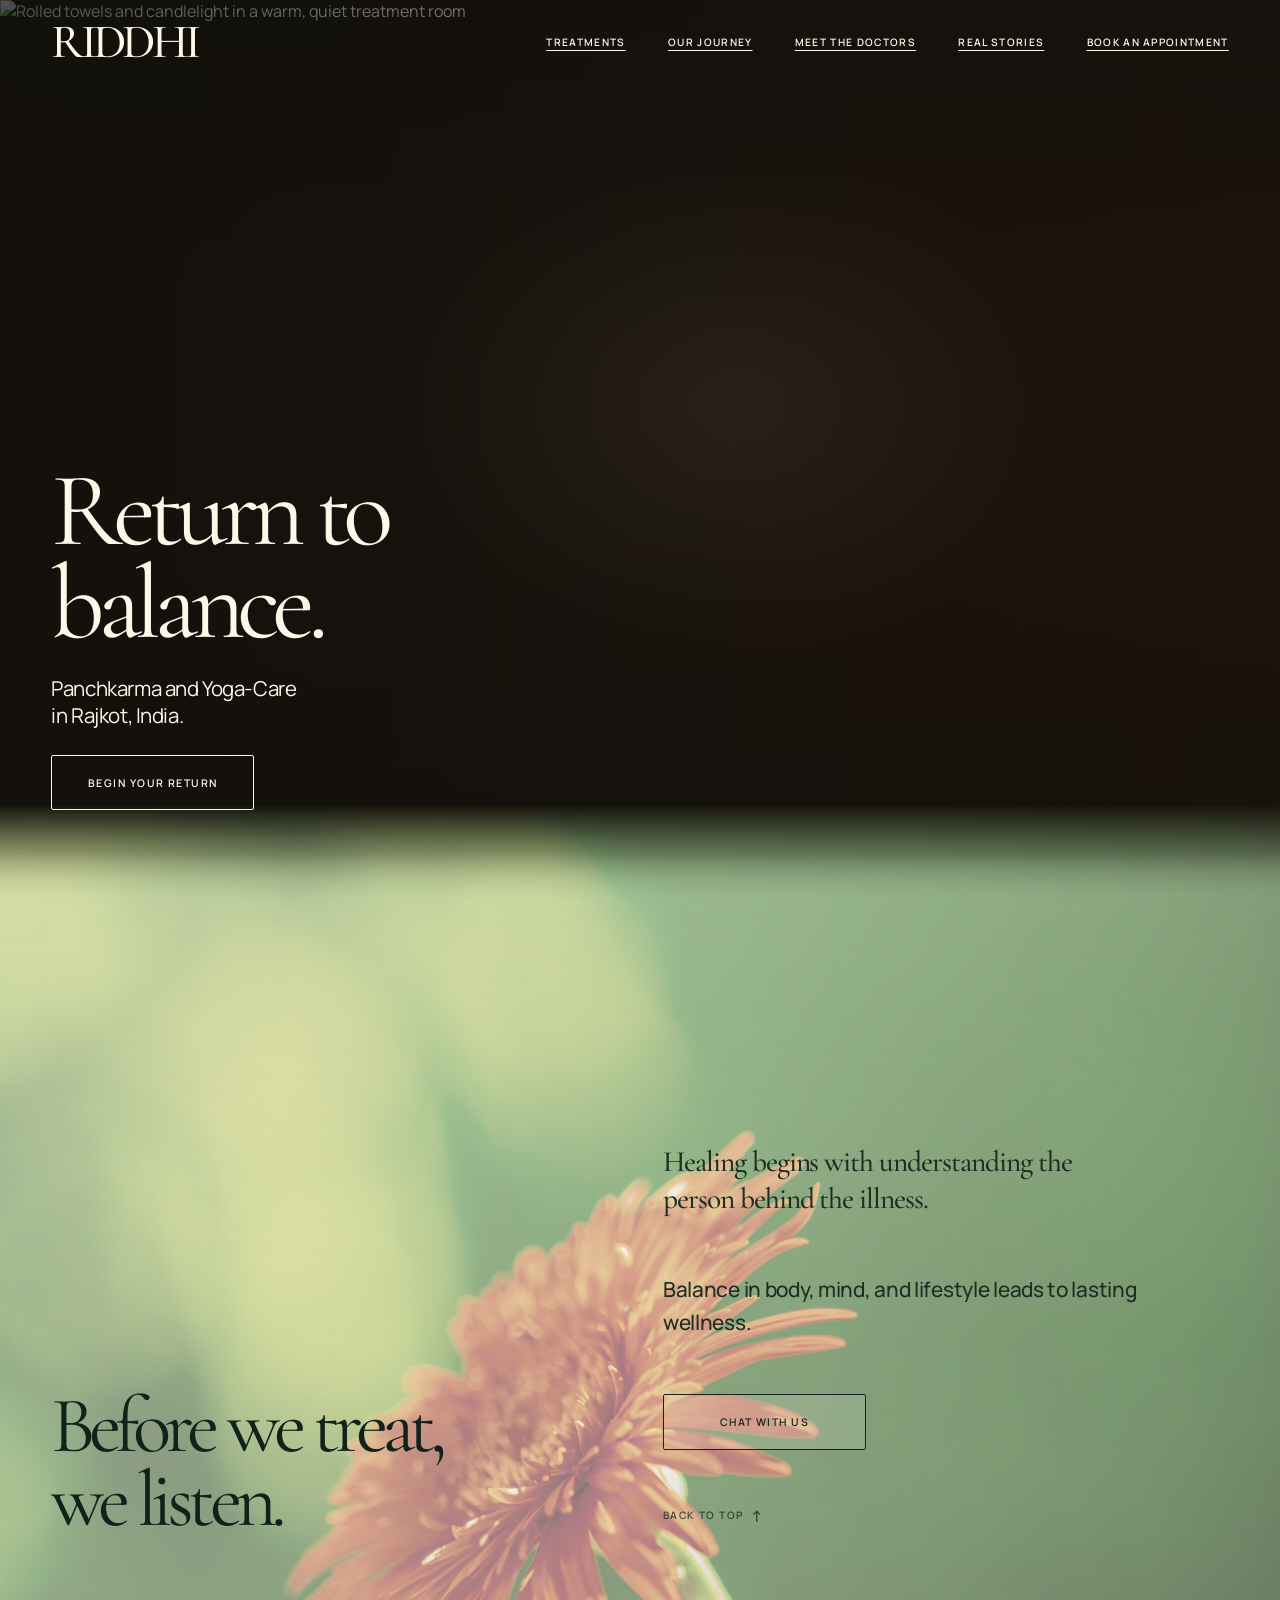
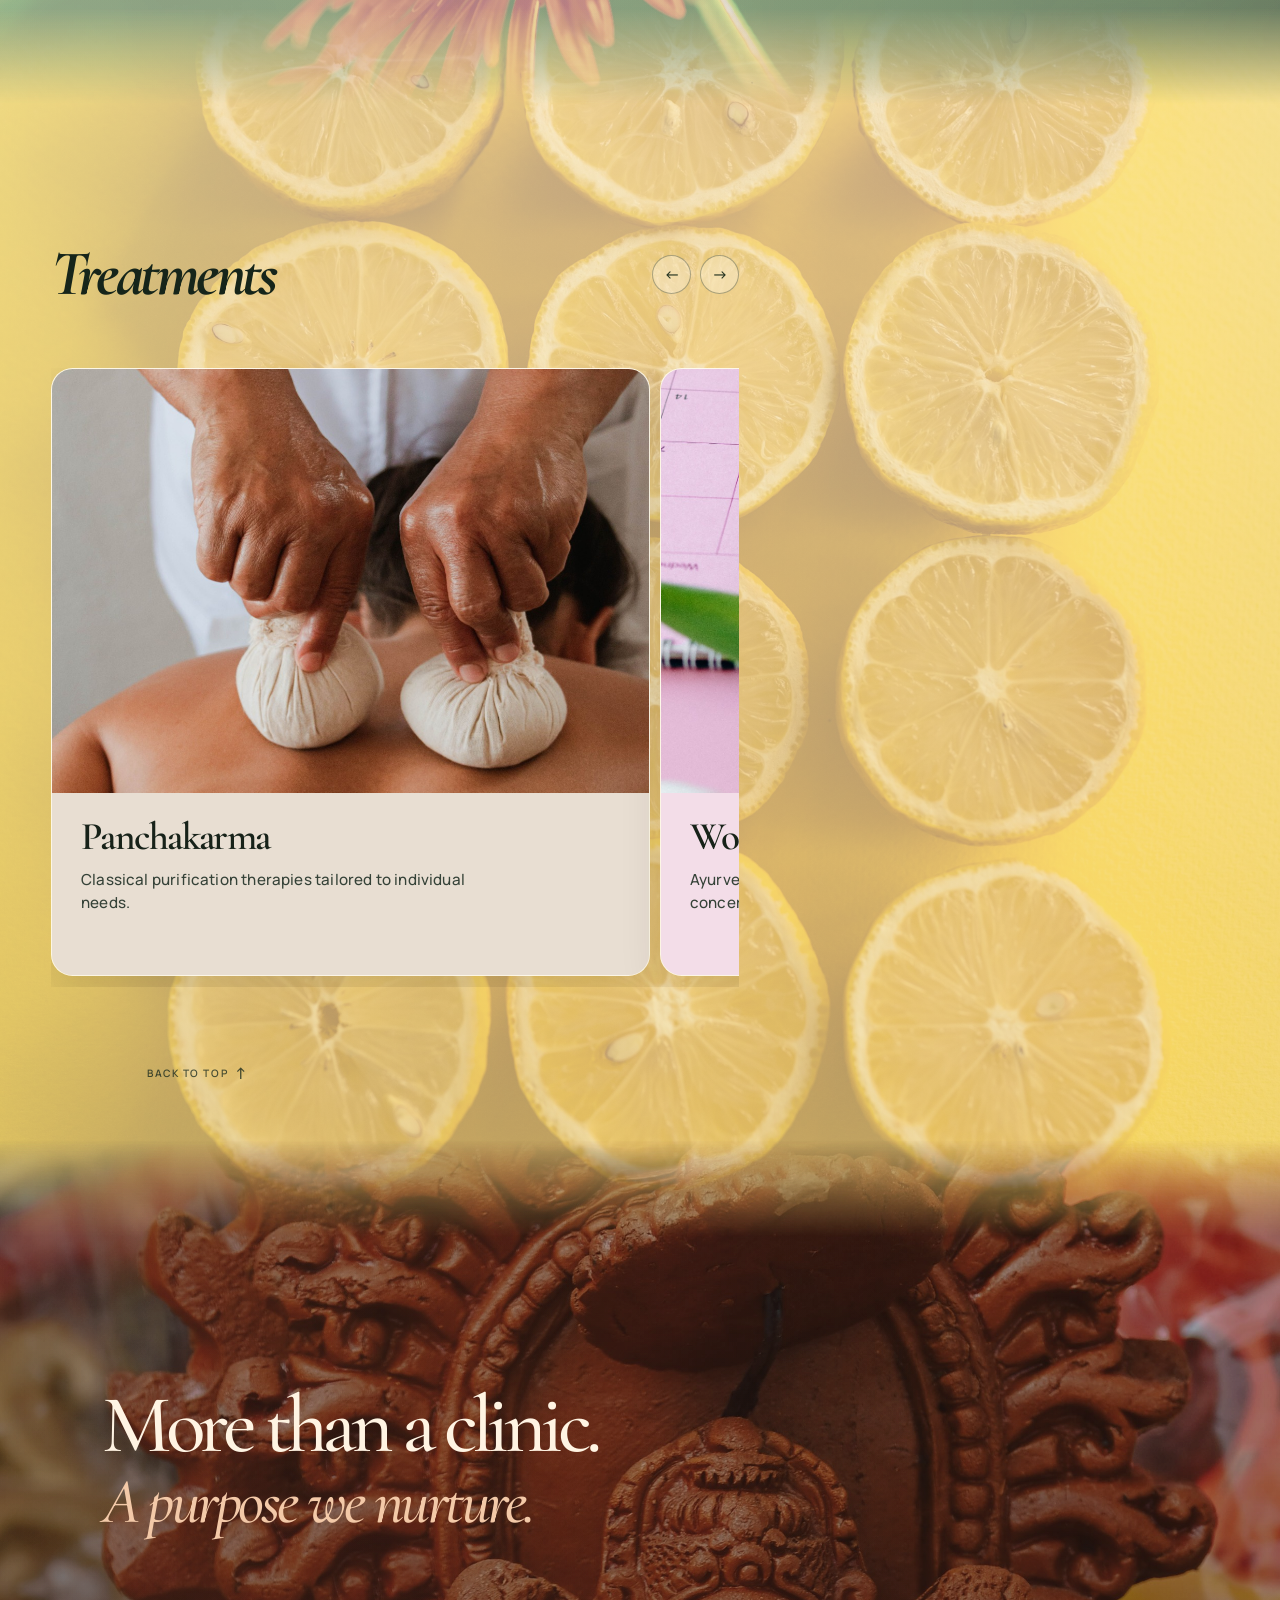
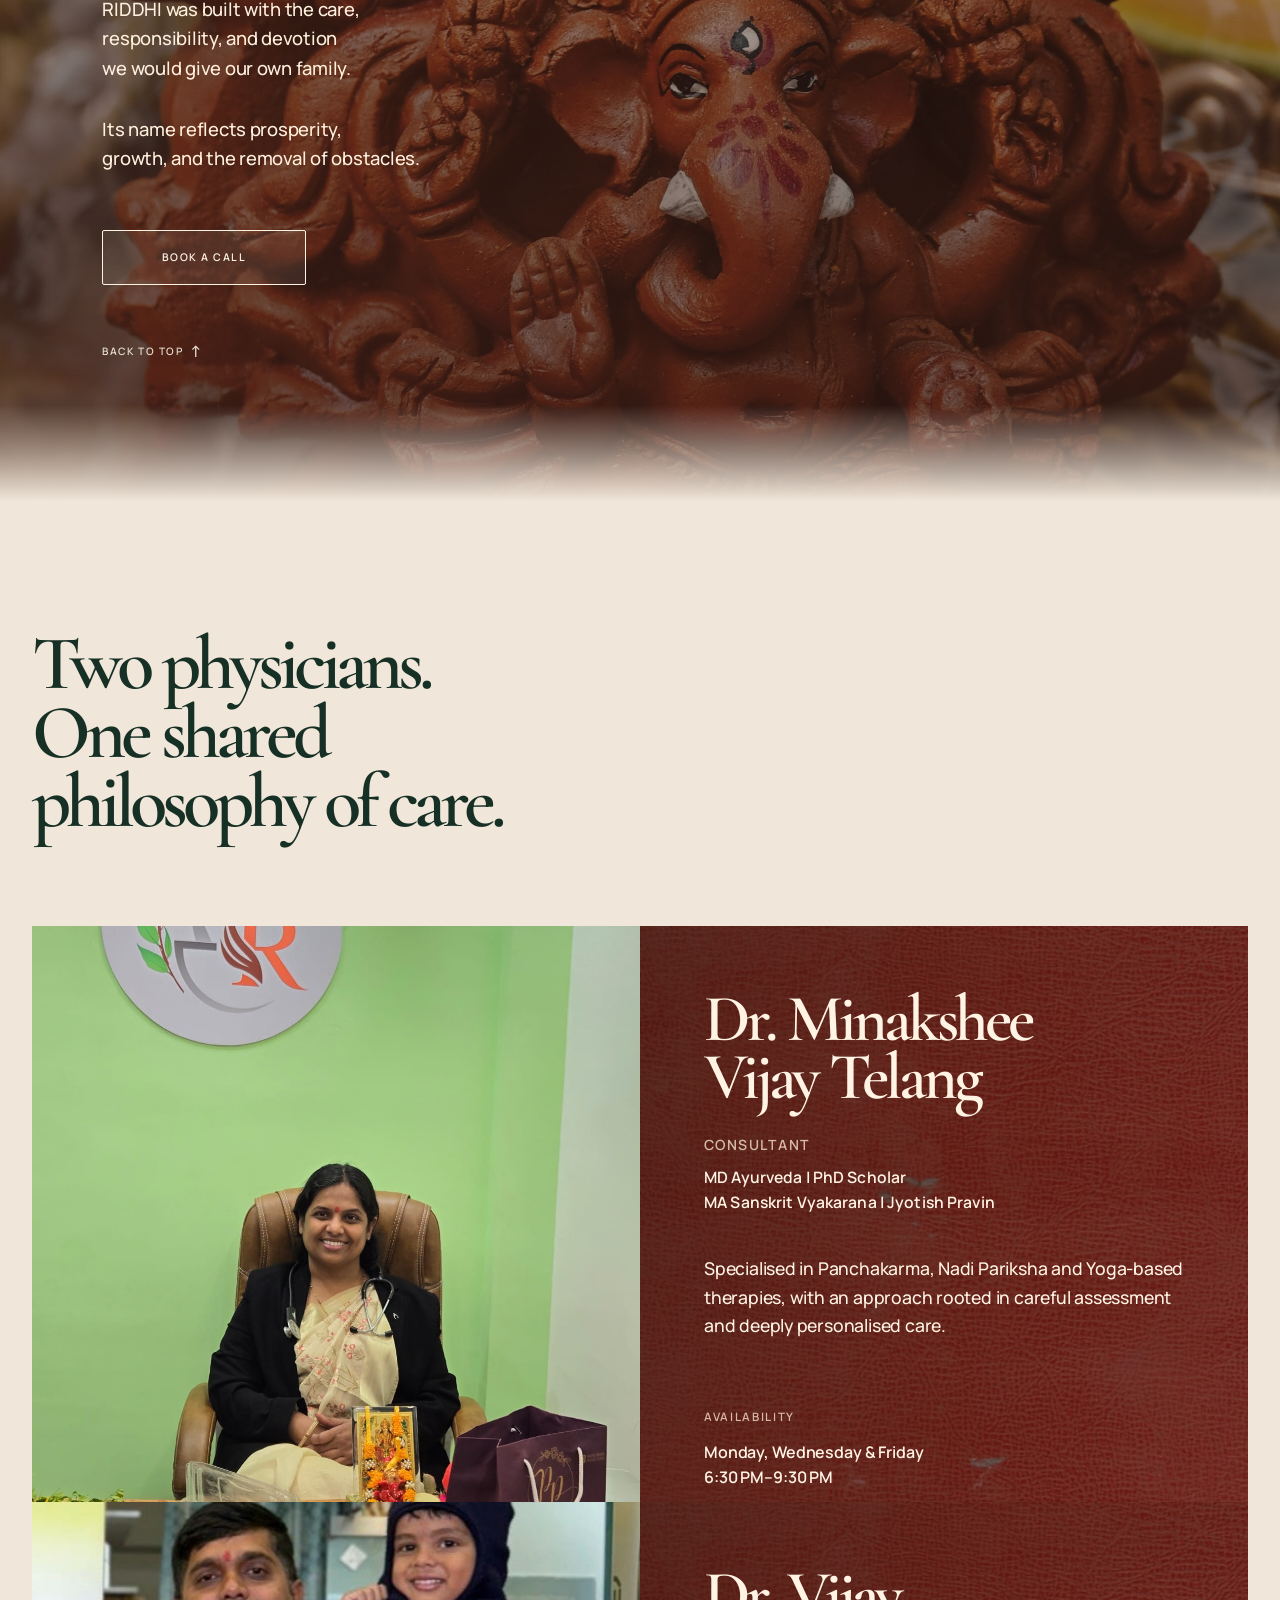
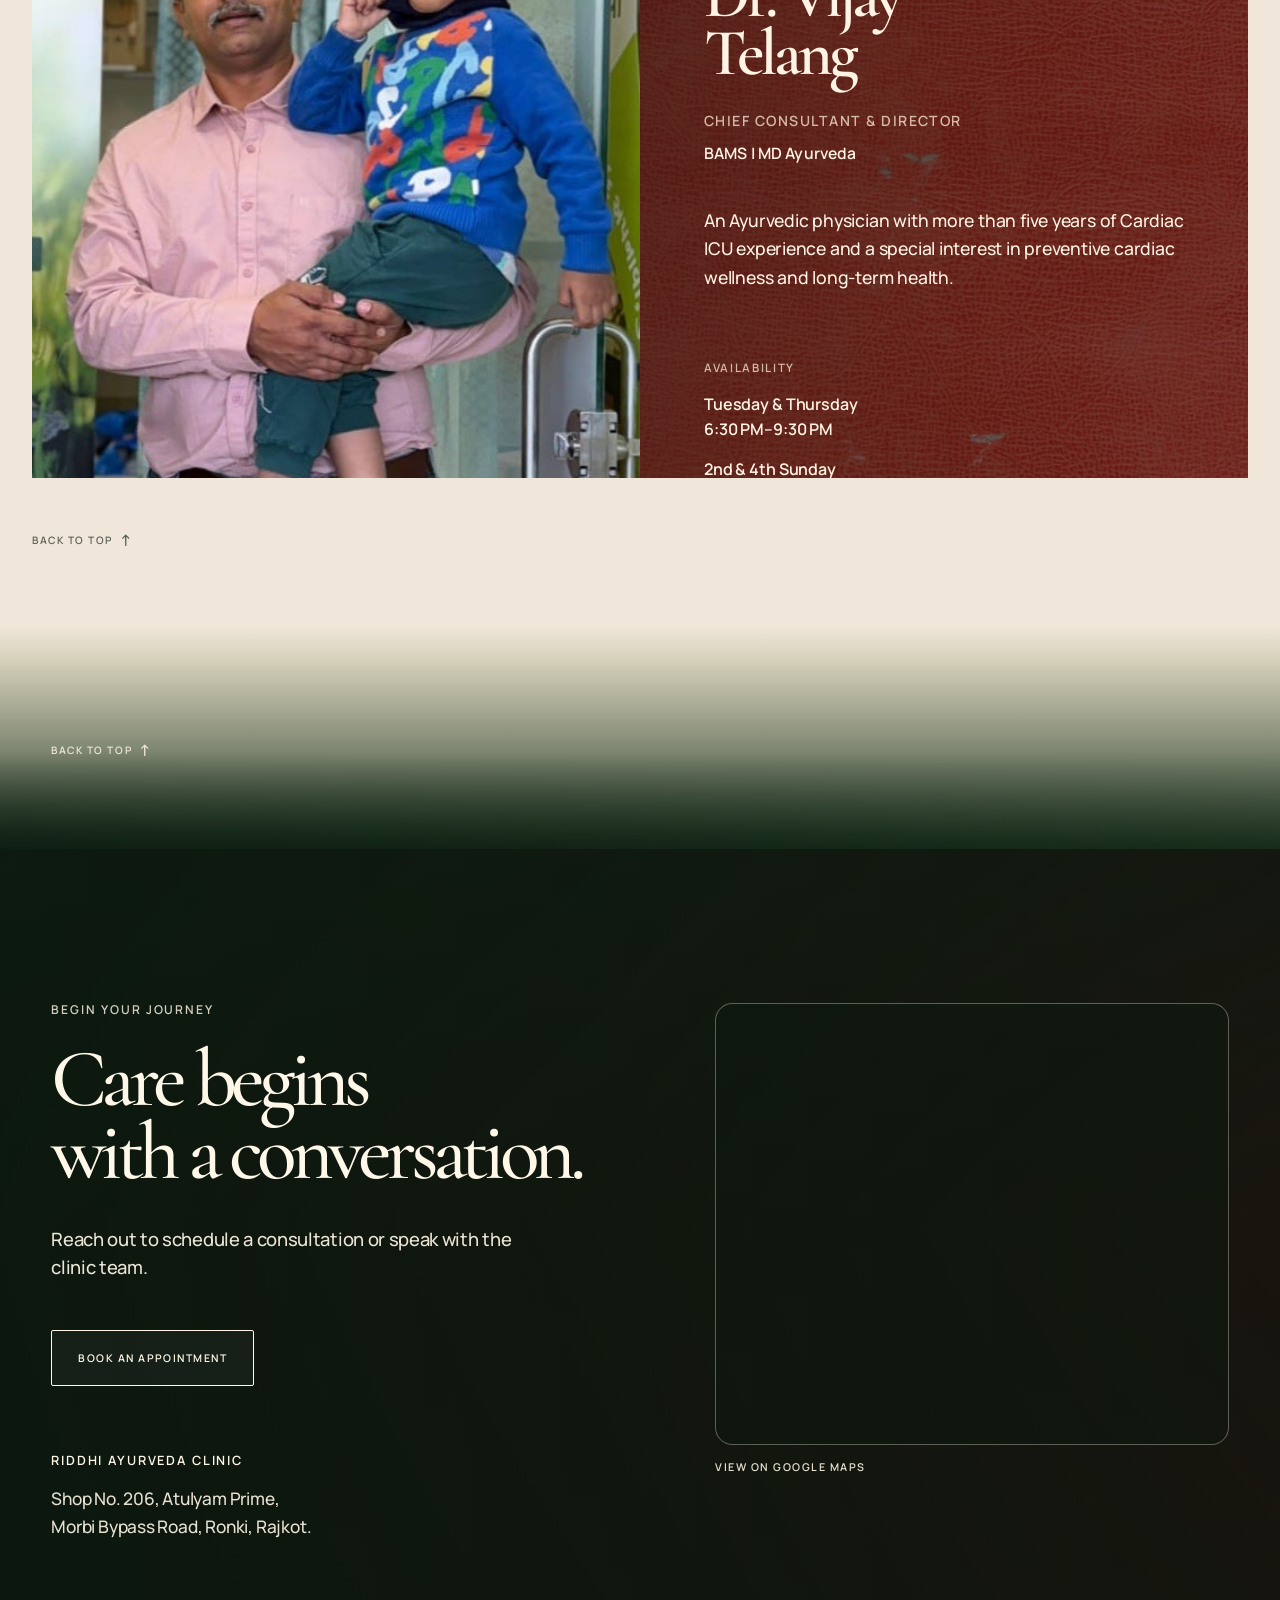
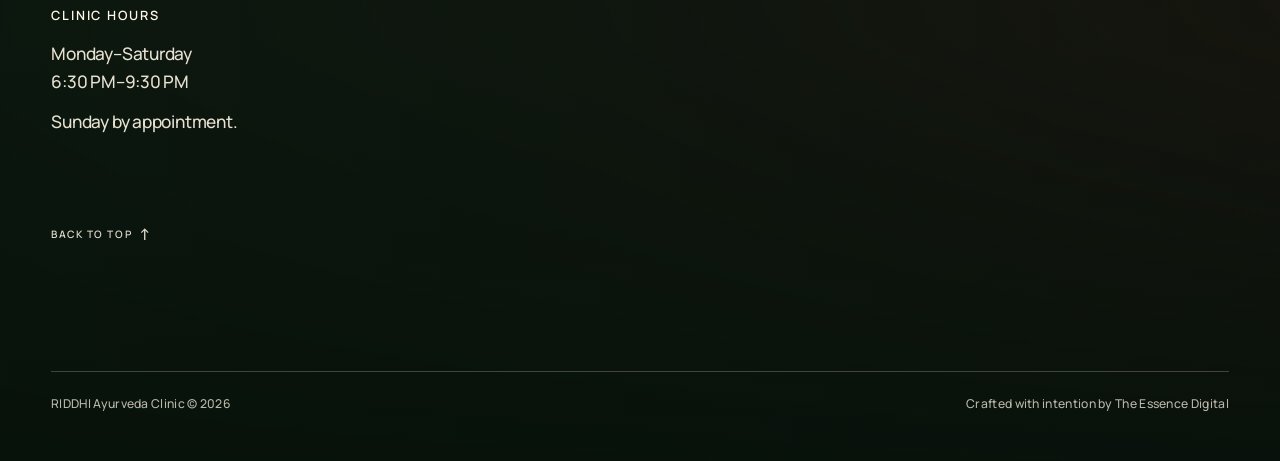
==== index.html @ bad65759 "khela" ====
<!doctype html>
<html lang="en">
  <head>
    <meta charset="UTF-8" />
    <meta name="viewport" content="width=device-width, initial-scale=1" />
    <meta name="theme-color" content="#18100d" />
    <meta name="description" content="Riddhi Ayurveda Clinic — return to balance." />
    <link rel="preload" as="image" href="./assets/images/hero.jpg" fetchpriority="high" />
    <link rel="preconnect" href="https://fonts.googleapis.com" />
    <link rel="preconnect" href="https://fonts.gstatic.com" crossorigin />
    <link href="https://fonts.googleapis.com/css2?family=Cormorant+Garamond:ital,wght@0,500;0,600;0,700;1,600;1,700&amp;family=Manrope:wght@400;500;600&amp;display=swap" rel="stylesheet" />
    <link rel="stylesheet" href="styles.css" />
    <title>Riddhi Ayurveda Clinic</title>
  </head>
  <body>
    <main>
      <section id="top" class="hero" aria-labelledby="hero-title">
        <img
          class="hero__image"
          src="./assets/images/hero.jpg"
          alt="Rolled towels and candlelight in a warm, quiet treatment room"
          width="1365"
          height="2048"
          fetchpriority="high"
        />
        <div class="hero__wash" aria-hidden="true"></div>

        <header class="site-header">
          <div class="brand-lockup">
            <a class="brand-wordmark" href="#top" aria-label="RIDDHI home">RIDDHI</a>
          </div>

          <nav class="desktop-nav" aria-label="Primary navigation">
            <a href="#treatments">Treatments</a>
            <a href="#journey">Our Journey</a>
            <a href="#doctors">Meet the Doctors</a>
            <a href="#stories">Real Stories</a>
            <a href="#contact">Book an Appointment</a>
          </nav>

          <button class="menu-button" type="button" aria-controls="mobile-menu" aria-expanded="false" aria-label="Open navigation menu">
            <span class="sr-only">Open menu</span>
            <span aria-hidden="true"></span>
            <span aria-hidden="true"></span>
          </button>

        </header>

        <div class="hero__content">
          <h1 id="hero-title">Return to<br />balance.</h1>
          <p class="hero__statement">Panchkarma and Yoga-Care<br />in Rajkot, India.</p>
          <div class="hero__actions">
            <a class="primary-action" href="#begin">Begin your return</a>
          </div>
        </div>
      </section>

      <section id="philosophy" class="philosophy-section" aria-labelledby="philosophy-title">
        <img
          class="philosophy__image"
          src="./assets/images/philosophy-leaves.jpg"
          alt=""
          width="1365"
          height="2048"
          aria-hidden="true"
        />
        <div class="philosophy__wash" aria-hidden="true"></div>
        <div class="philosophy-inner">
          <div class="philosophy-heading-group">
            <h2 id="philosophy-title" class="philosophy-title">Before we treat,<br />we listen.</h2>
          </div>
          <div class="philosophy-body">
            <p class="philosophy-support">Healing begins with understanding the person behind the illness.</p>
            <p class="philosophy-closing">Balance in body, mind, and lifestyle leads to lasting wellness.</p>
            <div class="philosophy-actions">
              <a class="primary-action philosophy-action" href="#book">Chat with us</a>
            </div>
            <a class="section-back-top section-back-top--ink" href="#top">Back to top <span aria-hidden="true">&uarr;</span></a>
          </div>
        </div>
      </section>

      <section id="treatments" class="care-section" aria-labelledby="care-title">
        <div class="care-section__header">
          <h2 id="care-title" class="care-section__title">Treatments</h2>
          <div class="care-controls" aria-label="Care carousel controls">
            <button class="care-control" type="button" data-care-previous aria-label="Show previous treatment">
              <span aria-hidden="true">&larr;</span>
            </button>
            <button class="care-control" type="button" data-care-next aria-label="Show next treatment">
              <span aria-hidden="true">&rarr;</span>
            </button>
          </div>
        </div>

        <div class="care-carousel" role="region" aria-roledescription="carousel" aria-label="Treatments" tabindex="0">
          <div class="care-track">
            <article class="care-card">
              <div class="care-card__media">
                <img src="./assets/images/panchakarma.png" alt="A restorative herbal compress treatment" width="1365" height="2048" />
              </div>
              <div class="care-card__body">
                <h3>Panchakarma</h3>
                <p>Classical purification therapies tailored to individual needs.</p>
              </div>
            </article>

            <article class="care-card">
              <div class="care-card__media">
                <img src="./assets/images/womens-health.png" alt="A calendar and pregnancy test arranged with a tulip" width="1365" height="2048" />
              </div>
              <div class="care-card__body">
                <h3>Women&rsquo;s Health</h3>
                <p>Ayurvedic care through hormonal and reproductive health concerns.</p>
              </div>
            </article>

            <article class="care-card">
              <div class="care-card__media">
                <img src="./assets/images/digestive-wellness.png" alt="An illustrative view of the digestive system" width="488" height="609" />
              </div>
              <div class="care-card__body">
                <h3>Digestive Wellness</h3>
                <p>Supporting digestion by restoring internal balance.</p>
              </div>
            </article>

            <article class="care-card">
              <div class="care-card__media">
                <img src="./assets/images/skin-disorders.png" alt="Hands applying a restorative cream" width="500" height="750" />
              </div>
              <div class="care-card__body">
                <h3>Skin Disorders</h3>
                <p>Personalized Ayurvedic care for recurring skin concerns.</p>
              </div>
            </article>

            <article class="care-card">
              <div class="care-card__media">
                <img src="./assets/images/lifestyle-disorders.png" alt="A person resting in a quiet, minimal room" width="1365" height="2048" />
              </div>
              <div class="care-card__body">
                <h3>Lifestyle Disorders</h3>
                <p>Helping restore balance in today's fast-moving lifestyles.</p>
              </div>
            </article>

            <article class="care-card">
              <div class="care-card__media">
                <img src="./assets/images/nadi-pariksha.png" alt="A practitioner checking a patient's pulse" width="1365" height="2048" />
              </div>
              <div class="care-card__body">
                <h3>Nadi Pariksha</h3>
                <p>Pulse-based assessment used to understand the individual before treatment.</p>
              </div>
            </article>

            <article class="care-card">
              <div class="care-card__media">
                <img src="./assets/images/yoga-care.png" alt="A person practising yoga at sunset" width="1365" height="2048" />
              </div>
              <div class="care-card__body">
                <h3>Yoga Care</h3>
                <p>Therapeutic movement supporting recovery, mobility, and balance.</p>
              </div>
            </article>

            <article class="care-card">
              <div class="care-card__media">
                <img src="./assets/images/diet-guidance.png" alt="A balanced meal with grains, vegetables, fruit, and spices" width="1365" height="2048" />
              </div>
              <div class="care-card__body">
                <h3>Diet &amp; Lifestyle Guidance</h3>
                <p>Practical everyday changes that support lasting health.</p>
              </div>
            </article>
          </div>
        </div>
        <div class="care-section__back-top">
          <a class="section-back-top section-back-top--ink" href="#top">Back to top <span aria-hidden="true">&uarr;</span></a>
        </div>
      </section>

      <section id="journey" class="journey-section" aria-labelledby="journey-title">
        <div class="journey-inner">
          <div class="journey-content">
            <h2 id="journey-title" class="journey-title">More than a clinic.<span>A purpose we nurture.</span></h2>

            <div class="journey-story">
              <p>RIDDHI was built with the care,<br />responsibility, and devotion<br />we would give our own family.</p>
              <p>Its name reflects prosperity,<br />growth, and the removal of obstacles.</p>
            </div>

            <div class="journey-actions">
              <a class="primary-action journey-action" href="#journey">Book a Call</a>
            </div>
            <a class="section-back-top section-back-top--light" href="#top">Back to top <span aria-hidden="true">&uarr;</span></a>
          </div>
        </div>
      </section>

      <section id="doctors" class="doctors-section" aria-labelledby="doctors-title">
        <div class="doctors-intro">
          <h2 id="doctors-title" class="doctors-title">Two physicians.<br />One shared philosophy of care.</h2>
        </div>

        <div class="doctors-spread">
          <div class="doctor-photo doctor-photo--minakshee">
            <img src="./assets/images/dr-minakshee.jpg" alt="Dr. Minakshee Vijay Telang seated in her clinic" loading="lazy" />
          </div>

          <article class="doctor-description doctor-description--minakshee" aria-labelledby="minakshee-name">
            <h3 id="minakshee-name" class="doctor-name">Dr. Minakshee Vijay Telang</h3>
            <p class="doctor-role">Consultant</p>
            <p class="doctor-credentials">MD Ayurveda | PhD Scholar<br />MA Sanskrit Vyakarana | Jyotish Pravin</p>
            <p class="doctor-bio">Specialised in Panchakarma, Nadi Pariksha and Yoga-based therapies, with an approach rooted in careful assessment and deeply personalised care.</p>
            <div class="doctor-availability">
              <p class="doctor-availability__label">Availability</p>
              <p>Monday, Wednesday &amp; Friday<br />6:30 PM&ndash;9:30 PM</p>
            </div>
          </article>

          <div class="doctor-photo doctor-photo--vijay">
            <img src="./assets/images/dr-vijay.jpg" alt="Dr. Vijay Telang with a young patient" loading="lazy" />
          </div>

          <article class="doctor-description doctor-description--vijay" aria-labelledby="vijay-name">
            <h3 id="vijay-name" class="doctor-name">Dr. Vijay Telang</h3>
            <p class="doctor-role">Chief Consultant &amp; Director</p>
            <p class="doctor-credentials">BAMS | MD Ayurveda</p>
            <p class="doctor-bio">An Ayurvedic physician with more than five years of Cardiac ICU experience and a special interest in preventive cardiac wellness and long-term health.</p>
            <div class="doctor-availability">
              <p class="doctor-availability__label">Availability</p>
              <p>Tuesday &amp; Thursday<br />6:30 PM&ndash;9:30 PM</p>
              <p>2nd &amp; 4th Sunday<br />10:00 AM&ndash;1:00 PM</p>
            </div>
          </article>

        </div>
        <div class="doctors-back-top">
          <a class="section-back-top section-back-top--ink" href="#top">Back to top <span aria-hidden="true">&uarr;</span></a>
        </div>
      </section>

      <section id="stories" class="stories-section" aria-labelledby="stories-title">
        <h2 id="stories-title" class="sr-only">Real Stories</h2>
        <div class="stories-section__inner">
          <a class="section-back-top section-back-top--light" href="#top">Back to top <span aria-hidden="true">&uarr;</span></a>
        </div>
      </section>

      <section id="contact" class="contact-section" aria-labelledby="contact-title">
        <div class="contact-layout">
          <div class="contact-content">
            <p class="contact-eyebrow">BEGIN YOUR JOURNEY</p>
            <h2 id="contact-title" class="contact-title">Care begins<br />with a conversation.</h2>
            <p class="contact-support">Reach out to schedule a consultation or speak with the clinic team.</p>

            <div class="contact-actions">
              <a class="primary-action contact-primary" href="#configure-appointment-url" data-contact-placeholder="appointment-url">Book an Appointment</a>
            </div>

            <address class="contact-address">
              <p class="contact-details__label">RIDDHI Ayurveda Clinic</p>
              <p>Shop No. 206, Atulyam Prime,<br />Morbi Bypass Road, Ronki, Rajkot.</p>
            </address>
          </div>

          <div class="contact-map-column">
            <div class="contact-map">
              <iframe
                src="https://www.google.com/maps/embed?pb=!1m18!1m12!1m3!1d3690.084278660608!2d70.78016947415281!3d22.350446379650467!2m3!1f0!2f0!3f0!3m2!1i1024!2i768!4f13.1!3m3!1m2!1s0x3959c9337be4d191%3A0x764aa798b7d2aed9!2sRIDDHI%20AYURVEDA%20CLINIC!5e0!3m2!1sen!2sin!4v1784940006522!5m2!1sen!2sin"
                title="RIDDHI Ayurveda Clinic location on Google Maps"
                loading="lazy"
                allowfullscreen
                referrerpolicy="strict-origin-when-cross-origin"
              ></iframe>
            </div>
            <a class="contact-map-link" href="https://www.google.com/maps/search/?api=1&amp;query=RIDDHI%20AYURVEDA%20CLINIC%2C%20Rajkot" target="_blank" rel="noopener noreferrer">View on Google Maps</a>
          </div>

          <div class="contact-hours">
            <p class="contact-details__label">Clinic Hours</p>
            <p>Monday&ndash;Saturday<br />6:30 PM&ndash;9:30 PM</p>
            <p>Sunday by appointment.</p>
          </div>
        </div>

        <a class="section-back-top section-back-top--light contact-back-top" href="#top">Back to top <span aria-hidden="true">&uarr;</span></a>

        <footer class="site-footer">
          <p>RIDDHI Ayurveda Clinic &copy; 2026</p>
          <p>Crafted with intention by The Essence Digital</p>
        </footer>
      </section>
    </main>

    <nav id="mobile-menu" class="mobile-menu" aria-label="Mobile navigation" hidden>
      <div class="mobile-menu__top">
        <span class="brand-wordmark brand-wordmark--menu" aria-label="RIDDHI">RIDDHI</span>
        <button class="menu-close" type="button" aria-label="Close navigation menu">
          <span aria-hidden="true"></span>
          <span aria-hidden="true"></span>
        </button>
      </div>
      <div class="mobile-menu__links">
        <a href="#treatments">Treatments</a>
        <a href="#journey">Our Journey</a>
        <a href="#doctors">Meet the Doctors</a>
        <a href="#stories">Real Stories</a>
        <a class="mobile-menu__primary" href="#contact">Book an Appointment</a>
      </div>
    </nav>
    
  </body>
</html>
---- styles.css ----
:root {
  --ivory: #fff8e9;
  --ink: #1b130e;
  --sans: "Manrope", "Helvetica Neue", Helvetica, Arial, sans-serif;
  --serif: "Cormorant Garamond", "Iowan Old Style", "Baskerville", "Times New Roman", serif;
  --page-padding: clamp(1.25rem, 4vw, 4.75rem);
  --header-height: 4.75rem;
}

* { box-sizing: border-box; }

html { background: var(--ink); scroll-behavior: smooth; }

body {
  margin: 0;
  min-width: 20rem;
  background: var(--ink);
  color: var(--ivory);
  font-family: var(--sans);
}

a { color: inherit; }

section[id] { scroll-margin-top: 1rem; }

.sr-only {
  position: absolute;
  width: 1px;
  height: 1px;
  padding: 0;
  margin: -1px;
  overflow: hidden;
  clip: rect(0, 0, 0, 0);
  white-space: nowrap;
  border: 0;
}

.hero {
  isolation: isolate;
  position: relative;
  display: flex;
  min-height: 100vh;
  min-height: 100svh;
  min-height: 100dvh;
  overflow: hidden;
  background: #1d130e;
}

.hero__image,
.hero__wash {
  position: absolute;
  inset: 0;
  width: 100%;
  height: 100%;
}

.hero__image {
  z-index: -2;
  object-fit: cover;
  object-position: 52% center;
  filter: brightness(1.05) contrast(1.06) saturate(0.9) sepia(0.055) hue-rotate(-2deg);
}

.hero__wash {
  z-index: -1;
  pointer-events: none;
  background:
    radial-gradient(ellipse 38% 40% at 57% 45%, rgb(255 236 198 / 0.065) 0%, rgb(255 236 198 / 0.022) 45%, transparent 72%),
    linear-gradient(180deg, rgb(13 15 10 / 0.4) 0%, rgb(13 15 10 / 0.1) 28%, rgb(13 15 10 / 0.055) 58%, rgb(13 15 10 / 0.35) 100%),
    linear-gradient(90deg, rgb(13 15 10 / 0.54) 0%, rgb(13 15 10 / 0.32) 38%, rgb(13 15 10 / 0.11) 68%, rgb(13 15 10 / 0.04) 100%);
}

.hero::after {
  position: absolute;
  z-index: 1;
  right: 0;
  bottom: 0;
  left: 0;
  height: 4.5rem;
  pointer-events: none;
  content: "";
  background: linear-gradient(180deg, transparent 0%, rgb(80 60 42 / 0.18) 36%, rgb(246 240 228 / 0.72) 100%);
}

.site-header {
  position: absolute;
  z-index: 2;
  top: 0;
  left: 0;
  display: flex;
  align-items: center;
  justify-content: space-between;
  width: 100%;
  min-height: var(--header-height);
  padding: 0 var(--page-padding);
}

.brand-lockup {
  display: flex;
  align-items: center;
  gap: clamp(0.75rem, 2.2vw, 1.5rem);
  min-width: 0;
}

.brand-wordmark {
  display: block;
  color: var(--ivory);
  font-family: var(--serif);
  font-size: clamp(2rem, 8.2vw, 2.65rem);
  font-weight: 500;
  letter-spacing: -0.075em;
  line-height: 0.86;
  text-decoration: none;
  text-rendering: optimizeLegibility;
}

.brand-wordmark--menu { font-size: clamp(2rem, 8vw, 2.5rem); }

.desktop-nav { display: none; }

.menu-button {
  display: grid;
  place-content: center;
  gap: 0.43rem;
  width: 2.75rem;
  height: 2.75rem;
  padding: 0;
  color: var(--ivory);
  border: 0;
  background: transparent;
  cursor: pointer;
}

.menu-button span:not(.sr-only) {
  display: block;
  width: 1.75rem;
  height: 1.5px;
  background: currentColor;
  transition: transform 180ms ease;
}

.menu-button[aria-expanded="true"] span:nth-child(2) { transform: translateY(0.23rem) rotate(45deg); }
.menu-button[aria-expanded="true"] span:nth-child(3) { transform: translateY(-0.23rem) rotate(-45deg); }

.mobile-menu {
  position: fixed;
  z-index: 1000;
  inset: 0;
  display: flex;
  width: 100%;
  flex-direction: column;
  min-height: 100vh;
  min-height: 100svh;
  min-height: 100dvh;
  padding: max(0.75rem, env(safe-area-inset-top)) var(--page-padding) max(2.1rem, env(safe-area-inset-bottom));
  color: var(--ivory);
  background: #0e180f;
  opacity: 0;
  transform: translateX(100%);
  visibility: hidden;
  transition: transform 480ms cubic-bezier(.22, .8, .22, 1), opacity 420ms ease, visibility 0s linear 480ms;
}

.mobile-menu[hidden] { display: none; }

.mobile-menu.is-open {
  opacity: 1;
  transform: translateX(0);
  visibility: visible;
  transition: transform 480ms cubic-bezier(.22, .8, .22, 1), opacity 420ms ease;
}

.mobile-menu__top {
  display: flex;
  align-items: center;
  justify-content: space-between;
  min-height: var(--header-height);
}

.mobile-menu__links {
  display: grid;
  gap: clamp(1.45rem, 4vh, 2.4rem);
  align-content: center;
  flex: 1;
  padding: 2.5rem 0 5rem;
}

.mobile-menu__links a {
  display: inline-flex;
  align-items: center;
  width: fit-content;
  min-height: 2.75rem;
  padding: 0.45rem 0;
  font-size: clamp(1.4rem, 7vw, 1.9rem);
  font-weight: 400;
  letter-spacing: -0.035em;
  line-height: 1.1;
  text-decoration: none;
  text-transform: uppercase;
}

.mobile-menu__primary {
  display: inline-flex;
  align-items: center;
  gap: 0.8rem;
  margin-top: 0.75rem;
  padding-bottom: 0.6rem !important;
  border-bottom: 1px solid currentColor;
  font-family: var(--serif);
  font-size: clamp(1.55rem, 7.7vw, 2.05rem) !important;
  font-style: italic;
  text-transform: none !important;
}

.menu-close {
  position: relative;
  width: 2.75rem;
  height: 2.75rem;
  padding: 0;
  color: var(--ivory);
  border: 0;
  background: transparent;
  cursor: pointer;
}

.menu-close span {
  position: absolute;
  top: 50%;
  left: 50%;
  width: 1.7rem;
  height: 1px;
  background: currentColor;
}

.menu-close span:first-child { transform: translate(-50%, -50%) rotate(45deg); }
.menu-close span:last-child { transform: translate(-50%, -50%) rotate(-45deg); }

body.menu-is-open {
  overflow: hidden;
  overscroll-behavior: none;
}

html:has(body.menu-is-open) {
  overflow: hidden;
  overscroll-behavior: none;
}

.mobile-menu a,
.desktop-nav a,
.text-action {
  text-underline-offset: 0.35em;
}

.hero__content {
  position: relative;
  z-index: 2;
  align-self: flex-end;
  width: min(100%, 40rem);
  padding: 0 var(--page-padding) max(3.25rem, env(safe-area-inset-bottom));
}

.eyebrow {
  margin: 0 0 0.95rem;
  font-size: 0.69rem;
  font-weight: 600;
  letter-spacing: 0.16em;
  line-height: 1.25;
  text-transform: uppercase;
}

h1 {
  margin: 0;
  font-family: var(--serif);
  font-size: clamp(3.375rem, 15vw, 4.75rem);
  font-weight: 400;
  letter-spacing: -0.07em;
  line-height: 0.89;
}

.hero__statement {
  margin: 1.5rem 0 0;
  font-size: clamp(1.08rem, 4.7vw, 1.3rem);
  font-weight: 400;
  letter-spacing: -0.02em;
  line-height: 1.32;
}

.hero__actions {
  display: flex;
  flex-wrap: wrap;
  align-items: center;
  gap: 1.2rem 1.45rem;
  margin-top: 1.65rem;
}

.primary-action {
  display: inline-flex;
  align-items: center;
  justify-content: center;
  gap: 0.9rem;
  min-width: 12.7rem;
  min-height: 3.45rem;
  padding: 0.9rem 1.45rem;
  border: 1px solid currentColor;
  border-radius: 2px;
  font-size: 0.66rem;
  font-weight: 600;
  letter-spacing: 0.14em;
  text-align: center;
  text-decoration: none;
  text-transform: uppercase;
  transition: background-color 180ms ease, color 180ms ease;
}

.primary-action span { font-size: 1rem; line-height: 0; }
.text-action { font-size: 0.66rem; font-weight: 600; letter-spacing: 0.13em; text-transform: uppercase; }

.section-back-top {
  display: inline-flex;
  align-items: center;
  gap: 0.45rem;
  min-height: 2.75rem;
  padding: 0.45rem 0;
  font: 600 0.64rem/1 var(--sans);
  letter-spacing: 0.15em;
  text-decoration: none;
  text-transform: uppercase;
}

.section-back-top span { font-size: 1rem; line-height: 0; }
.section-back-top:hover,
.section-back-top:focus-visible { text-decoration: underline; text-underline-offset: 0.45rem; }
.section-back-top--ink { color: rgb(19 37 28 / 0.76); }
.section-back-top--light { color: rgb(255 247 232 / 0.86); }

.primary-action:hover,
.primary-action:focus-visible {
  color: var(--ink);
  background: var(--ivory);
}

:focus-visible { outline: 2px solid var(--ivory); outline-offset: 4px; }

.philosophy-section {
  position: relative;
  isolation: isolate;
  display: flex;
  min-height: 100vh;
  min-height: 100svh;
  min-height: 100dvh;
  overflow: hidden;
  margin-top: -4.5rem;
  padding: calc(clamp(5.5rem, 24vw, 6.9rem) + 4.5rem) var(--page-padding) clamp(7.5rem, 34vw, 9.4rem);
  color: #14251c;
  background: transparent;
}

.philosophy__image,
.philosophy__wash {
  position: absolute;
  inset: 0;
  width: 100%;
  height: 100%;
  mask-image: linear-gradient(to bottom, transparent 0, #000 4.5rem, #000 100%);
  -webkit-mask-image: linear-gradient(to bottom, transparent 0, #000 4.5rem, #000 100%);
}

.philosophy__image {
  z-index: -2;
  object-fit: cover;
  object-position: 44% 40%;
  filter: brightness(1.01) contrast(0.94) saturate(0.56) sepia(0.035) hue-rotate(-2deg);
}

.philosophy__wash {
  z-index: -1;
  pointer-events: none;
  background:
    radial-gradient(ellipse 105% 110% at 6% 42%, rgb(246 240 228 / 0.24) 0%, rgb(246 240 228 / 0.14) 58%, transparent 100%),
    linear-gradient(180deg, rgb(246 240 228 / 0.28) 0%, rgb(246 240 228 / 0.2) 23%, rgb(246 240 228 / 0.13) 60%, rgb(246 240 228 / 0.18) 100%),
    linear-gradient(90deg, rgb(246 240 228 / 0.28) 0%, rgb(246 240 228 / 0.26) 52%, rgb(246 240 228 / 0.23) 100%);
}

.philosophy-inner {
  display: flex;
  flex: 1;
  flex-direction: column;
  width: min(100%, 76rem);
  margin: 0 auto;
}

.philosophy-heading-group { max-width: 34rem; }

.philosophy-eyebrow {
  margin: 0 0 clamp(1.5rem, 6vw, 1.8rem);
  color: rgb(19 37 28 / 0.72);
  font-size: 0.67rem;
  font-weight: 600;
  letter-spacing: 0.15em;
  line-height: 1.25;
  text-transform: uppercase;
}

.philosophy-title {
  margin: 0;
  color: #102219;
  font-family: var(--serif);
  font-size: clamp(3rem, 15.2vw, 4.5rem);
  font-weight: 400;
  letter-spacing: -0.075em;
  line-height: 0.93;
}

.philosophy-body {
  max-width: 34rem;
  margin-top: auto;
  padding-top: clamp(5.25rem, 21vw, 7rem);
}

.philosophy-body p {
  margin: 0;
  color: #1d2d22;
}

.philosophy-support {
  max-width: 29rem;
  font-family: var(--serif);
  font-size: clamp(1.55rem, 7.1vw, 2rem);
  font-weight: 500;
  letter-spacing: -0.035em;
  line-height: 1.23;
}

.philosophy-body .philosophy-closing {
  max-width: 32rem;
  margin-top: clamp(2.75rem, 11vw, 3.5rem);
  color: #1d2d22;
  font-family: var(--sans);
  font-size: clamp(1.125rem, 4.8vw, 1.3rem);
  font-weight: 500;
  letter-spacing: -0.014em;
  line-height: 1.58;
}

.philosophy-actions {
  display: flex;
  flex-wrap: wrap;
  margin-top: clamp(2.75rem, 12vw, 3.5rem);
}

.philosophy-action {
  color: #13251c;
  border-color: currentColor;
  background: rgb(246 240 228 / 0.13);
}

.philosophy-action:hover,
.philosophy-action:focus-visible {
  color: #13251c;
  background: rgb(246 240 228 / 0.32);
}

.philosophy-body .section-back-top { margin-top: clamp(2rem, 8vw, 2.75rem); }

@media (max-width: 47.9375rem) {
  :root {
    --page-padding: clamp(1.5rem, 6vw, 1.75rem);
    --header-height: 5.375rem;
  }

  .hero__content {
    padding-bottom: max(5.8rem, 12svh, env(safe-area-inset-bottom));
  }

  .eyebrow {
    margin-bottom: 0.72rem;
  }

  h1 {
    font-size: clamp(3.25rem, 14.4vw, 4.45rem);
    line-height: 0.92;
  }

  .hero__statement {
    max-width: 19rem;
    margin-top: 1.8rem;
    font-weight: 500;
    line-height: 1.42;
  }

  .hero__actions {
    margin-top: 2rem;
  }
}

@media (max-width: 20rem) {
  .hero__image { object-position: 50% center; }
  .philosophy__image { object-position: 42% 36%; }
}

@media (min-width: 20.0625rem) and (max-width: 22.5rem) {
  .hero__image { object-position: 52% center; }
  .philosophy__image { object-position: 43% 38%; }
}

@media (min-width: 22.5625rem) and (max-width: 23.4375rem) {
  .hero__image { object-position: 53% center; }
  .philosophy__image { object-position: 44% 39%; }
}

@media (min-width: 23.5rem) and (max-width: 24.375rem) {
  .hero__image { object-position: 54% center; }
  .philosophy__image { object-position: 45% 40%; }
}

@media (min-width: 24.4375rem) and (max-width: 25.875rem) {
  .hero__image { object-position: 55% center; }
  .philosophy__image { object-position: 46% 41%; }
}

@media (max-width: 359px) {
  .brand-lockup { gap: 0.55rem; }
  .brand-wordmark { font-size: 1.82rem; }
  .hero__content { padding-bottom: max(4.2rem, env(safe-area-inset-bottom)); }
  .eyebrow { margin-bottom: 0.7rem; }
  h1 { font-size: clamp(3rem, 14vw, 3.5rem); }
  .hero__statement { margin-top: 1.35rem; font-size: 1rem; }
  .hero__actions { margin-top: 1.5rem; gap: 0.75rem; }
  .primary-action { width: 100%; min-height: 3.25rem; }
}

@media (min-width: 48rem) {
  .hero__image { object-position: center center; }
  .site-header { min-height: 5.3rem; }
  .brand-wordmark { font-size: 3rem; }
  .menu-button, .mobile-menu { display: none; }
  .desktop-nav {
    display: flex;
    align-items: center;
    gap: clamp(1.5rem, 3.3vw, 3.5rem);
    font-size: 0.64rem;
    font-weight: 600;
    letter-spacing: 0.13em;
    text-transform: uppercase;
  }
  .hero__content {
    padding-bottom: clamp(3.6rem, 7vw, 6.5rem);
  }
  h1 { font-size: clamp(4.8rem, 8.2vw, 8.5rem); }
  .hero__statement { max-width: 22rem; font-size: clamp(1.15rem, 1.6vw, 1.45rem); }
  .philosophy-section {
    margin-top: -6rem;
    padding-block: clamp(8.75rem, 13vw, 11.25rem);
    padding-top: calc(clamp(8.75rem, 13vw, 11.25rem) + 6rem);
  }
  .philosophy__image { object-position: 48% 48%; }
  .philosophy__image,
  .philosophy__wash {
    mask-image: linear-gradient(to bottom, transparent 0, #000 6rem, #000 100%);
    -webkit-mask-image: linear-gradient(to bottom, transparent 0, #000 6rem, #000 100%);
  }
  .philosophy-inner {
    display: grid;
    grid-template-columns: minmax(0, 0.9fr) minmax(20rem, 1fr);
    grid-template-areas: "heading body";
    gap: clamp(4rem, 8vw, 7.5rem);
    align-items: end;
    align-content: end;
  }
  .philosophy-heading-group { grid-area: heading; }
  .philosophy-body {
    grid-area: body;
    max-width: 34rem;
    margin-top: 0;
    padding-top: 0;
  }
  .philosophy-title { font-size: clamp(3.4rem, 6.2vw, 6.25rem); }
  .philosophy-support { font-size: clamp(1.7rem, 2.3vw, 2rem); }
  .philosophy-closing { font-size: clamp(1.125rem, 1.4vw, 1.3rem); }
}

@media (min-width: 64rem) {
  .hero__image { object-position: 58% center; }
  .hero__content { width: min(100%, 43rem); }
}

.care-section {
  position: relative;
  isolation: isolate;
  overflow: hidden;
  margin-top: -4.5rem;
  padding: calc(clamp(5.75rem, 18vw, 9rem) + 4.5rem) 0 clamp(5.5rem, 15vw, 8rem);
  color: #14251c;
}

.care-section::before {
  position: absolute;
  z-index: -1;
  inset: 0;
  pointer-events: none;
  content: "";
  background-color: #d6bb42;
  background-image:
    linear-gradient(rgb(249 239 205 / 0.64), rgb(241 222 156 / 0.6)),
    url("./assets/images/treatments-background.jpg");
  background-position: center, center 65%;
  background-size: cover, cover;
  background-repeat: no-repeat, no-repeat;
  mask-image: linear-gradient(to bottom, transparent 0, #000 4.5rem, #000 100%);
  -webkit-mask-image: linear-gradient(to bottom, transparent 0, #000 4.5rem, #000 100%);
}

.care-section__header {
  display: flex;
  align-items: center;
  justify-content: space-between;
  gap: 1.5rem;
  margin: 0 auto clamp(2.5rem, 8vw, 4rem);
  padding: 0 9vw;
}

.care-section__title {
  margin: 0;
  color: #16251a;
  font-family: var(--serif);
  font-size: clamp(2.75rem, 12.8vw, 3.625rem);
  font-style: italic;
  font-weight: 700;
  letter-spacing: -0.055em;
  line-height: 0.96;
}

.care-controls {
  display: none;
  gap: 0.55rem;
}

.care-control {
  display: grid;
  width: 2.45rem;
  height: 2.45rem;
  padding: 0;
  color: #263420;
  border: 1px solid rgb(38 52 32 / 0.36);
  border-radius: 50%;
  place-items: center;
  background: rgb(255 252 242 / 0.32);
  font: 500 1rem/1 var(--sans);
  cursor: pointer;
  transition: color 220ms ease-out, background-color 220ms ease-out, border-color 220ms ease-out, opacity 220ms ease-out;
}

.care-control:hover,
.care-control:focus-visible {
  color: #fffaf0;
  border-color: #263420;
  background: #263420;
}

.care-control:disabled {
  opacity: 0.3;
  cursor: default;
}

.care-control:disabled:hover,
.care-control:disabled:focus-visible {
  color: #263420;
  border-color: rgb(38 52 32 / 0.36);
  background: rgb(255 252 242 / 0.32);
}

.care-carousel { outline: none; }

.care-track {
  display: flex;
  gap: 0.65rem;
  overflow-x: auto;
  padding: 0 9vw 0.7rem;
  scrollbar-width: none;
  scroll-behavior: auto;
  scroll-padding-inline: 9vw;
  scroll-snap-type: x mandatory;
  overscroll-behavior-x: contain;
  -ms-overflow-style: none;
  touch-action: pan-y;
}

.care-track::-webkit-scrollbar { display: none; }

.care-track.is-dragging {
  cursor: grabbing;
  scroll-snap-type: none;
}

.care-track.is-animating { scroll-snap-type: none; }

.care-card {
  display: grid;
  flex: 0 0 min(82vw, 21.25rem);
  grid-template-rows: 7fr 3fr;
  height: clamp(28rem, 117vw, 32.5rem);
  overflow: hidden;
  border: 1px solid rgb(255 252 242 / 0.55);
  border-radius: 1.35rem;
  scroll-snap-align: center;
  scroll-snap-stop: always;
  background: rgb(255 250 240 / 0.78);
  box-shadow: 0 1.15rem 2.6rem rgb(45 35 12 / 0.12);
  user-select: none;
}

.care-card__media { min-height: 0; overflow: hidden; background: #d4c7b1; }

.care-card__media img {
  display: block;
  width: 100%;
  height: 100%;
  object-fit: cover;
  object-position: center;
}

.care-card:nth-child(3) .care-card__media img { object-position: 50% 40%; }
.care-card:nth-child(5) .care-card__media img { object-position: 50% 76%; }
.care-card:nth-child(6) .care-card__media img { object-position: 47% 58%; }
.care-card:nth-child(7) .care-card__media img { object-position: 49% 53%; }
.care-card:nth-child(8) .care-card__media img { object-position: 50% 43%; }

.care-card__body {
  display: flex;
  flex-direction: column;
  align-items: flex-start;
  min-height: 0;
  padding: clamp(1.15rem, 4vw, 1.55rem) clamp(1.15rem, 4.5vw, 1.7rem) clamp(1.05rem, 4vw, 1.35rem);
  background: rgb(250 243 230 / 0.92);
}

.care-card:nth-child(1) .care-card__body { background: #e8ded2; }
.care-card:nth-child(2) .care-card__body { background: #f3dde8; }
.care-card:nth-child(3) .care-card__body { background: #dceaf2; }
.care-card:nth-child(4) .care-card__body { background: #f3d7c6; }
.care-card:nth-child(5) .care-card__body { background: #e8e6e1; }
.care-card:nth-child(6) .care-card__body { background: #e5e0d7; }
.care-card:nth-child(7) .care-card__body { background: #f3d8a8; }
.care-card:nth-child(8) .care-card__body { background: #e4e8cf; }

.care-card__body h3 {
  margin: 0;
  color: #172219;
  font-family: var(--serif);
  font-size: clamp(1.85rem, 7.5vw, 2.45rem);
  font-weight: 600;
  letter-spacing: -0.04em;
  line-height: 0.9;
}

.care-card__body p {
  max-width: 27rem;
  margin: 0.82rem 0 0;
  color: #354238;
  font-family: var(--sans);
  font-size: clamp(0.78rem, 3vw, 0.93rem);
  font-weight: 500;
  letter-spacing: 0.012em;
  line-height: 1.55;
}

@media (min-width: 48rem) {
  .care-section {
    margin-top: -6rem;
    padding-block: clamp(7rem, 11vw, 10rem);
    padding-top: calc(clamp(7rem, 11vw, 10rem) + 6rem);
  }

  .care-section::before {
    background-position: center, center 58%;
    mask-image: linear-gradient(to bottom, transparent 0, #000 6rem, #000 100%);
    -webkit-mask-image: linear-gradient(to bottom, transparent 0, #000 6rem, #000 100%);
  }

  .care-section__header,
  .care-carousel {
    width: min(calc(100% - (var(--page-padding) * 2)), 43rem);
    margin-right: auto;
    margin-left: max(var(--page-padding), calc((100% - 76rem) / 2));
    padding-right: 0;
    padding-left: 0;
  }

  .care-section__back-top {
    width: min(calc(100% - (var(--page-padding) * 2)), 43rem);
    margin-right: auto;
    margin-left: max(var(--page-padding), calc((100% - 76rem) / 2));
    padding: 0;
  }

  .care-section__header { margin-bottom: clamp(3.25rem, 5vw, 4.5rem); }

  .care-section__title {
    font-size: clamp(3.625rem, 5vw, 5.25rem);
    line-height: 0.92;
  }

  .care-controls { display: flex; }

  .care-track {
    padding: 0 0 0.7rem;
    scroll-padding-inline: 0;
  }

  .care-card {
    flex-basis: calc(100% - 13%);
    height: clamp(32rem, 52vw, 38rem);
    scroll-snap-align: start;
  }

  .care-card__body { padding: 1.65rem 1.8rem 1.45rem; }

  .care-card__body p { font-size: 0.95rem; }
}

.care-section__back-top {
  width: min(100%, 76rem);
  margin: clamp(2.5rem, 8vw, 4rem) auto 0;
  padding: 0 9vw;
}

.journey-section {
  position: relative;
  isolation: isolate;
  display: flex;
  min-height: 100vh;
  min-height: 100svh;
  min-height: 100dvh;
  overflow: hidden;
  margin-top: -4.5rem;
  padding: calc(clamp(8rem, 20vw, 10rem) + 4.5rem) var(--page-padding) clamp(6rem, 15vw, 8.5rem);
  color: #fff4e3;
}

.journey-section::before,
.journey-section::after {
  position: absolute;
  inset: 0;
  width: 100%;
  height: 100%;
  pointer-events: none;
  content: "";
  mask-image: linear-gradient(to bottom, transparent 0, #000 4.5rem, #000 100%);
  -webkit-mask-image: linear-gradient(to bottom, transparent 0, #000 4.5rem, #000 100%);
}

.journey-section::before {
  z-index: -2;
  background-image: url("./assets/images/journey-ganesha.jpg");
  background-position: center 47%;
  background-size: cover;
  background-repeat: no-repeat;
  filter: brightness(0.86) contrast(1.03) saturate(0.86) sepia(0.075);
}

.journey-section::after {
  z-index: -1;
  background:
    linear-gradient(180deg, rgb(92 46 33 / 0.19) 0%, rgb(93 45 31 / 0.17) 31%, rgb(63 30 23 / 0.63) 100%),
    linear-gradient(90deg, rgb(91 44 31 / 0.28) 0%, transparent 72%);
}

.journey-inner {
  position: relative;
  z-index: 1;
  width: min(100%, 43rem);
  margin: auto auto 0;
}

.journey-content { max-width: 34rem; }

.journey-title {
  margin: 0;
  color: #fff4e3;
  font-family: var(--serif);
  font-size: clamp(3.3rem, 14.3vw, 4.85rem);
  font-weight: 500;
  letter-spacing: -0.068em;
  line-height: 0.9;
}

.journey-title span {
  display: block;
  margin-top: 0.16em;
  color: #f3c9a8;
  font-size: 0.78em;
  font-style: italic;
  font-weight: 500;
  letter-spacing: -0.055em;
}

.journey-story {
  max-width: 31rem;
  margin-top: clamp(2.5rem, 10vw, 3.5rem);
  color: #fff0dd;
  font-family: var(--sans);
  font-size: clamp(1rem, 4.3vw, 1.15rem);
  font-weight: 500;
  letter-spacing: -0.014em;
  line-height: 1.6;
}

.journey-story p { margin: 0; }

.journey-story p + p { margin-top: clamp(1.4rem, 5vw, 2rem); }

.journey-actions {
  display: flex;
  flex-wrap: wrap;
  margin-top: clamp(2.5rem, 10vw, 3.5rem);
}

.journey-action {
  width: auto;
  color: #fff4e3;
  background: rgb(255 244 227 / 0.08);
}

.journey-action:hover,
.journey-action:focus-visible {
  color: #4b281c;
  background: #fff4e3;
}

.journey-content .section-back-top { margin-top: clamp(2rem, 8vw, 2.75rem); }

.doctors-section {
  position: relative;
  isolation: isolate;
  margin-top: -4.5rem;
  padding: calc(clamp(5.5rem, 16vw, 8.5rem) + 4.5rem) 0 0;
  color: #193026;
  background: linear-gradient(180deg, transparent 0, #f0e6d9 4.5rem);
}

.doctors-intro {
  width: min(100%, 76rem);
  margin: 0 auto clamp(3.25rem, 11vw, 5.5rem);
  padding: 0 var(--page-padding);
}

.doctors-eyebrow {
  margin: 0 0 1.1rem;
  color: rgb(28 53 42 / 0.7);
  font: 600 clamp(0.66rem, 2.4vw, 0.76rem)/1.2 var(--sans);
  letter-spacing: 0.16em;
}

.doctors-title {
  max-width: 12ch;
  margin: 0;
  color: #173026;
  font-family: var(--serif);
  font-size: clamp(3.1rem, 13.2vw, 4.9rem);
  font-weight: 600;
  letter-spacing: -0.065em;
  line-height: 0.9;
}

.doctors-spread {
  display: grid;
  width: min(100%, 76rem);
  margin: 0 auto;
  overflow: hidden;
}

.doctor-photo,
.doctor-description {
  min-height: clamp(29rem, 128vw, 38rem);
}

.doctor-photo {
  overflow: hidden;
  background: #b59d89;
}

.doctor-photo img {
  display: block;
  width: 100%;
  height: 100%;
  object-fit: cover;
}

.doctor-photo--minakshee img { object-position: 50% 68%; }
.doctor-photo--vijay img { object-position: 50% 8%; }

.doctor-description {
  display: flex;
  flex-direction: column;
  padding: clamp(2.4rem, 9vw, 4.75rem) var(--page-padding) clamp(2.6rem, 10vw, 5rem);
  background-position: center;
  background-repeat: no-repeat;
  background-size: cover;
}

.doctor-description--minakshee {
  color: #fff3e3;
  background-color: #8b3c30;
  background-image:
    linear-gradient(105deg, rgb(67 29 21 / 0.76), rgb(94 39 29 / 0.5)),
    url("./assets/images/vijay-background.png");
}

.doctor-description--vijay {
  color: #fff3e3;
  background-color: #8b3c30;
  background-image:
    linear-gradient(105deg, rgb(67 29 21 / 0.76), rgb(94 39 29 / 0.5)),
    url("./assets/images/vijay-background.png");
}

.doctor-name {
  max-width: 11ch;
  margin: 0;
  font-family: var(--serif);
  font-size: clamp(2.55rem, 10.6vw, 4.15rem);
  font-weight: 600;
  letter-spacing: -0.06em;
  line-height: 0.88;
}

.doctor-role {
  margin: clamp(1.25rem, 5vw, 1.75rem) 0 0;
  font: 600 clamp(0.73rem, 2.85vw, 0.88rem)/1.35 var(--sans);
  letter-spacing: 0.105em;
  text-transform: uppercase;
}

.doctor-credentials {
  margin: 0.72rem 0 0;
  font: 600 clamp(0.8rem, 3.2vw, 0.98rem)/1.55 var(--sans);
  letter-spacing: 0.008em;
}

.doctor-bio {
  max-width: 32rem;
  margin: clamp(1.65rem, 6.4vw, 2.5rem) 0 0;
  font: 500 clamp(0.94rem, 3.9vw, 1.1rem)/1.62 var(--sans);
  letter-spacing: -0.012em;
}

.doctor-availability {
  margin-top: auto;
  padding-top: clamp(2.35rem, 9vw, 4.25rem);
  font: 600 clamp(0.84rem, 3.35vw, 1rem)/1.58 var(--sans);
  letter-spacing: -0.008em;
}

.doctor-availability p { margin: 0; }
.doctor-availability p + p { margin-top: 0.9rem; }

.doctor-availability__label {
  margin-bottom: 0.7rem !important;
  font-size: 0.72em;
  letter-spacing: 0.145em;
  text-transform: uppercase;
}

.doctor-description--minakshee .doctor-role,
.doctor-description--minakshee .doctor-availability__label,
.doctor-description--vijay .doctor-role,
.doctor-description--vijay .doctor-availability__label { color: rgb(255 238 216 / 0.74); }

.doctors-back-top {
  width: min(100%, 76rem);
  margin: clamp(1.5rem, 6vw, 2.5rem) auto 0;
  padding: 0 var(--page-padding) clamp(2.75rem, 9vw, 4rem);
}

.stories-section {
  position: relative;
  isolation: isolate;
  display: flex;
  min-height: clamp(12rem, 48vw, 17rem);
  margin-top: -4.5rem;
  padding: calc(clamp(4.5rem, 15vw, 6rem) + 4.5rem) var(--page-padding) clamp(3.5rem, 12vw, 5rem);
  background: linear-gradient(180deg, transparent 0, #f0e6d9 4.5rem, #d7d2bc 39%, #203621 100%);
}

.stories-section__inner {
  display: flex;
  align-items: flex-end;
  width: min(100%, 76rem);
  margin: 0 auto;
}

.contact-section {
  position: relative;
  isolation: isolate;
  overflow: hidden;
  margin-top: -4.5rem;
  padding: calc(clamp(6rem, 27vw, 8rem) + 4.5rem) var(--page-padding) 0;
  color: #fff7e8;
  background: transparent;
}

.contact-section::before,
.contact-section::after {
  position: absolute;
  inset: 0;
  width: 100%;
  height: 100%;
  pointer-events: none;
  content: "";
  mask-image: linear-gradient(to bottom, transparent 0, #000 4.5rem, #000 100%);
  -webkit-mask-image: linear-gradient(to bottom, transparent 0, #000 4.5rem, #000 100%);
}

.contact-section::before {
  z-index: -2;
  background: url("./assets/images/contact-canopy.jpg") center 48% / cover no-repeat;
  filter: brightness(0.8) contrast(0.94) saturate(0.8) sepia(0.035);
}

.contact-section::after {
  z-index: -1;
  background:
    linear-gradient(180deg, rgb(12 31 19 / 0.5) 0%, rgb(12 31 19 / 0.18) 36%, rgb(10 25 16 / 0.34) 68%, rgb(7 18 11 / 0.92) 100%),
    linear-gradient(90deg, rgb(8 24 14 / 0.73) 0%, rgb(8 24 14 / 0.46) 47%, rgb(8 24 14 / 0.12) 84%, transparent 100%);
}

.contact-layout,
.site-footer {
  position: relative;
  z-index: 1;
  width: min(100%, 76rem);
  margin: 0 auto;
}

.contact-content { max-width: 37rem; }

.contact-eyebrow {
  margin: 0 0 clamp(1.25rem, 5vw, 1.6rem);
  color: rgb(255 247 232 / 0.82);
  font: 600 clamp(0.66rem, 2.65vw, 0.76rem)/1.2 var(--sans);
  letter-spacing: 0.16em;
}

.contact-title {
  margin: 0;
  color: #fff8e9;
  font-family: var(--serif);
  font-size: clamp(3.25rem, 14.2vw, 5rem);
  font-weight: 500;
  letter-spacing: -0.07em;
  line-height: 0.89;
}

.contact-support {
  max-width: 29rem;
  margin: clamp(1.6rem, 7vw, 2.25rem) 0 0;
  color: rgb(255 247 232 / 0.92);
  font: 500 clamp(1rem, 4.25vw, 1.15rem)/1.55 var(--sans);
  letter-spacing: -0.017em;
}

.contact-actions {
  display: flex;
  flex-direction: column;
  align-items: flex-start;
  gap: 1rem;
  margin-top: clamp(2.25rem, 10vw, 3rem);
}

.contact-primary {
  width: min(100%, 20rem);
  min-height: 3.5rem;
  color: #fff8e9;
  background: rgb(255 248 233 / 0.035);
}

.contact-primary:hover,
.contact-primary:focus-visible {
  color: #1b2b1c;
  background: #fff8e9;
}

.contact-secondary {
  display: inline-flex;
  min-height: 2.75rem;
  align-items: center;
  color: rgb(255 247 232 / 0.94);
  font: 600 0.68rem/1 var(--sans);
  letter-spacing: 0.14em;
  text-decoration: none;
  text-transform: uppercase;
}

.contact-secondary:hover,
.contact-secondary:focus-visible { color: #fff8e9; text-decoration: underline; text-underline-offset: 0.45rem; }

.contact-address,
.contact-hours {
  margin: 0;
  color: rgb(255 247 232 / 0.9);
  font: 500 clamp(0.94rem, 3.9vw, 1.08rem)/1.6 var(--sans);
  font-style: normal;
  letter-spacing: -0.012em;
}

.contact-address p,
.contact-hours p { margin: 0; }
.contact-hours p + p { margin-top: 0.8rem; }

.contact-address { margin-top: clamp(3.5rem, 15vw, 5rem); }
.contact-hours { margin-top: clamp(3rem, 12vw, 4.5rem); }

.contact-details__label {
  margin-bottom: 0.95rem !important;
  color: #fff8e9;
  font-size: 0.74em;
  font-weight: 600;
  letter-spacing: 0.145em;
  text-transform: uppercase;
}

.contact-map-column { margin-top: clamp(2.25rem, 9vw, 3.25rem); }

.contact-map {
  overflow: hidden;
  padding: 0.16rem;
  border: 1px solid rgb(255 247 232 / 0.32);
  border-radius: 1.1rem;
  background: rgb(9 26 16 / 0.28);
}

.contact-map iframe {
  display: block;
  width: 100%;
  height: clamp(15rem, 66vw, 17.5rem);
  border: 0;
  border-radius: 0.96rem;
}

.contact-map-link {
  display: inline-flex;
  margin-top: 1rem;
  color: rgb(255 247 232 / 0.9);
  font: 600 0.67rem/1.2 var(--sans);
  letter-spacing: 0.14em;
  text-decoration: none;
  text-transform: uppercase;
}

.contact-map-link:hover,
.contact-map-link:focus-visible { color: #fff8e9; text-decoration: underline; text-underline-offset: 0.45rem; }

.contact-back-top {
  position: relative;
  z-index: 1;
  display: flex;
  width: min(100%, 76rem);
  margin: clamp(3.25rem, 12vw, 4.75rem) auto 0;
}

.site-footer {
  display: flex;
  flex-direction: column;
  gap: 0.7rem;
  margin-top: clamp(4.25rem, 18vw, 6.5rem);
  padding: 1.45rem 0 max(1.7rem, env(safe-area-inset-bottom));
  border-top: 1px solid rgb(255 247 232 / 0.22);
  color: rgb(255 247 232 / 0.72);
  font: 500 clamp(0.68rem, 2.6vw, 0.76rem)/1.45 var(--sans);
  letter-spacing: 0.025em;
}

.site-footer p { margin: 0; }

@media (min-width: 48rem) {
  .journey-section {
    margin-top: -6rem;
    padding: calc(clamp(9rem, 12vw, 12rem) + 6rem) var(--page-padding) clamp(7.5rem, 10vw, 10rem);
  }

  .journey-section::before,
  .journey-section::after {
    mask-image: linear-gradient(to bottom, transparent 0, #000 6rem, #000 100%);
    -webkit-mask-image: linear-gradient(to bottom, transparent 0, #000 6rem, #000 100%);
  }

  .journey-section::before { background-position: center 49%; }

  .journey-inner {
    width: min(calc(100% - (var(--page-padding) * 2)), 49rem);
    margin-left: max(var(--page-padding), calc((100% - 76rem) / 2));
  }

  .journey-title { font-size: clamp(4.1rem, 6.4vw, 6.5rem); }

  .journey-story { margin-top: clamp(3.25rem, 5vw, 4.75rem); }

  .doctors-section {
    margin-top: -6rem;
    padding-top: calc(clamp(7rem, 10vw, 10rem) + 6rem);
    background: linear-gradient(180deg, transparent 0, #f0e6d9 6rem);
  }

  .doctors-intro {
    margin-bottom: clamp(4.5rem, 7vw, 7rem);
    padding: 0;
  }

  .doctors-title {
    max-width: 15ch;
    font-size: clamp(4.2rem, 6vw, 6.3rem);
  }

  .doctors-spread {
    grid-template-columns: repeat(2, minmax(0, 1fr));
    grid-template-rows: repeat(2, clamp(36rem, 45vw, 42rem));
  }

  .doctor-photo,
  .doctor-description { min-height: 0; }

  .doctor-photo--minakshee img { object-position: 50% 70%; }
  .doctor-photo--vijay img { object-position: 50% 10%; }

  .doctor-description { padding: clamp(3.1rem, 5vw, 5.3rem); }

  .doctors-back-top {
    padding-right: 0;
    padding-left: 0;
  }

  .stories-section {
    min-height: clamp(14rem, 20vw, 19rem);
    margin-top: -6rem;
    padding-top: calc(clamp(5.5rem, 8vw, 7rem) + 6rem);
    padding-bottom: clamp(4rem, 6vw, 6rem);
    background: linear-gradient(180deg, transparent 0, #f0e6d9 6rem, #d7d2bc 40%, #203621 100%);
  }

  .contact-section {
    margin-top: -6rem;
    padding-top: calc(clamp(8rem, 12vw, 11rem) + 6rem);
    padding-bottom: 0;
  }

  .contact-section::before { background-position: center 50%; }

  .contact-section::before,
  .contact-section::after {
    mask-image: linear-gradient(to bottom, transparent 0, #000 6rem, #000 100%);
    -webkit-mask-image: linear-gradient(to bottom, transparent 0, #000 6rem, #000 100%);
  }

  .contact-layout {
    display: grid;
    grid-template-columns: minmax(0, 0.94fr) minmax(22rem, 0.86fr);
    grid-template-areas:
      "content map"
      "hours map";
    column-gap: clamp(4rem, 8vw, 9rem);
    row-gap: clamp(2.75rem, 5vw, 4.5rem);
    align-items: start;
  }

  .contact-content { grid-area: content; max-width: 34rem; }

  .contact-title { font-size: clamp(4.4rem, 6.4vw, 6.8rem); }

  .contact-actions {
    flex-direction: row;
    align-items: center;
    gap: 1.6rem;
  }

  .contact-primary { width: auto; }

  .contact-address { margin-top: clamp(3.5rem, 5vw, 5rem); }

  .contact-hours {
    grid-area: hours;
    margin-top: 0;
  }

  .contact-map-column {
    grid-area: map;
    margin-top: 0;
    padding-bottom: 0.2rem;
  }

  .contact-map iframe { height: clamp(26.25rem, 34vw, 30rem); }

  .site-footer {
    flex-direction: row;
    justify-content: space-between;
    gap: 2rem;
    margin-top: clamp(5.5rem, 9vw, 8.5rem);
    padding-bottom: clamp(2rem, 4vw, 3rem);
  }
}

@media (pointer: fine) {
  .care-track { cursor: grab; }
}

@media (prefers-reduced-motion: reduce) {
  *, *::before, *::after { scroll-behavior: auto !important; transition-duration: 0.01ms !important; }
}
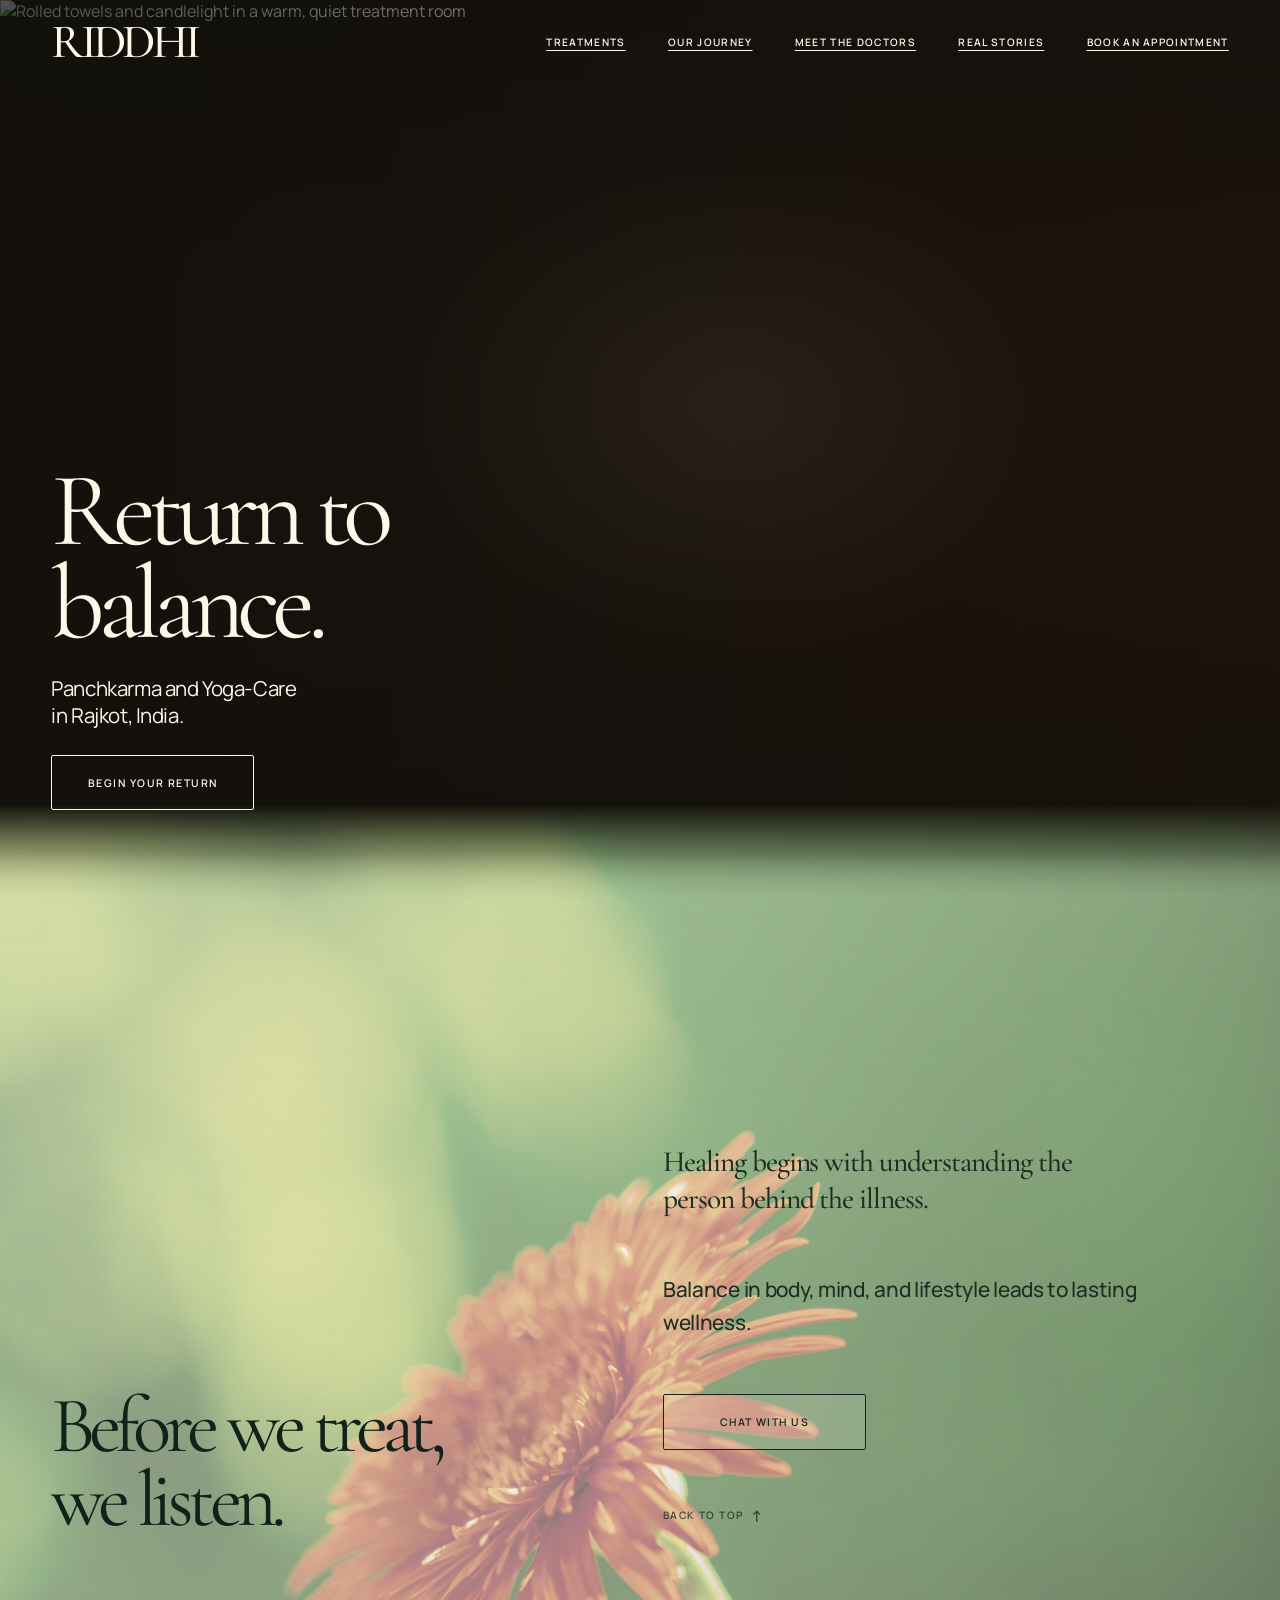
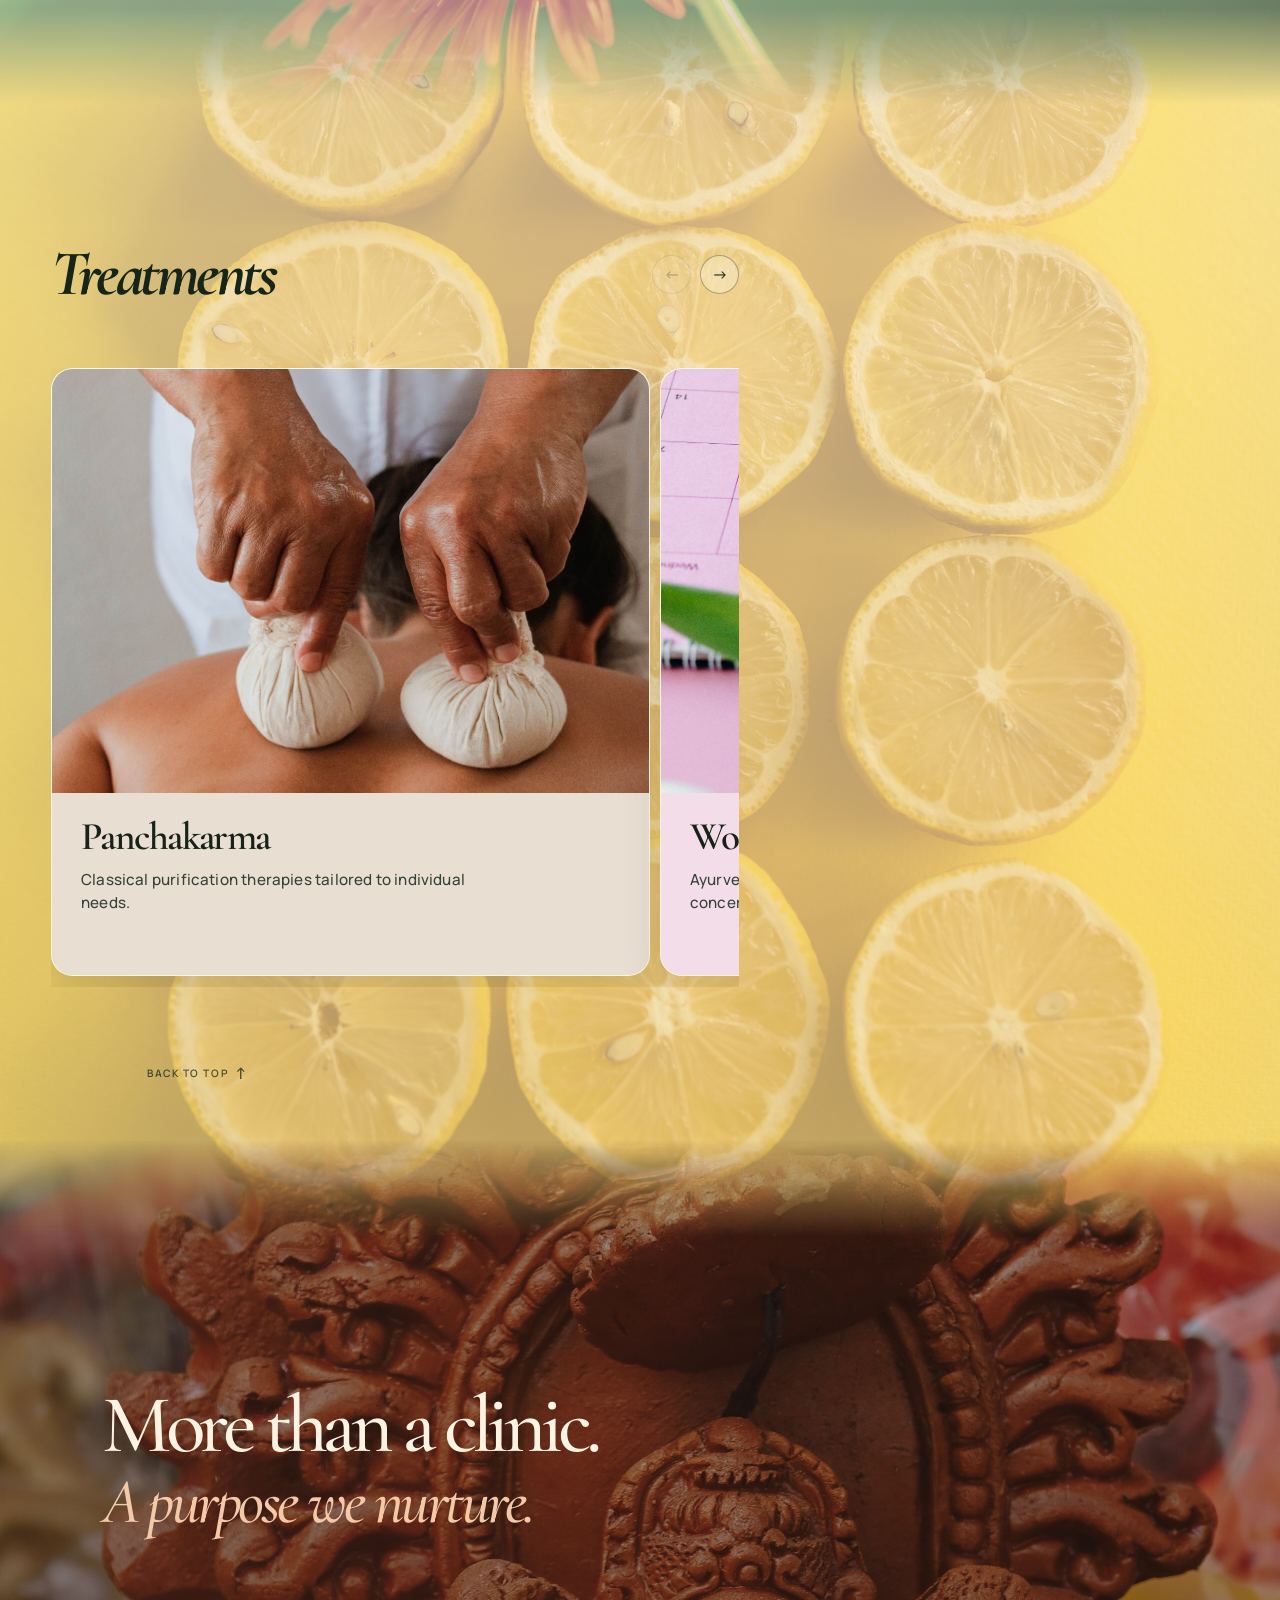
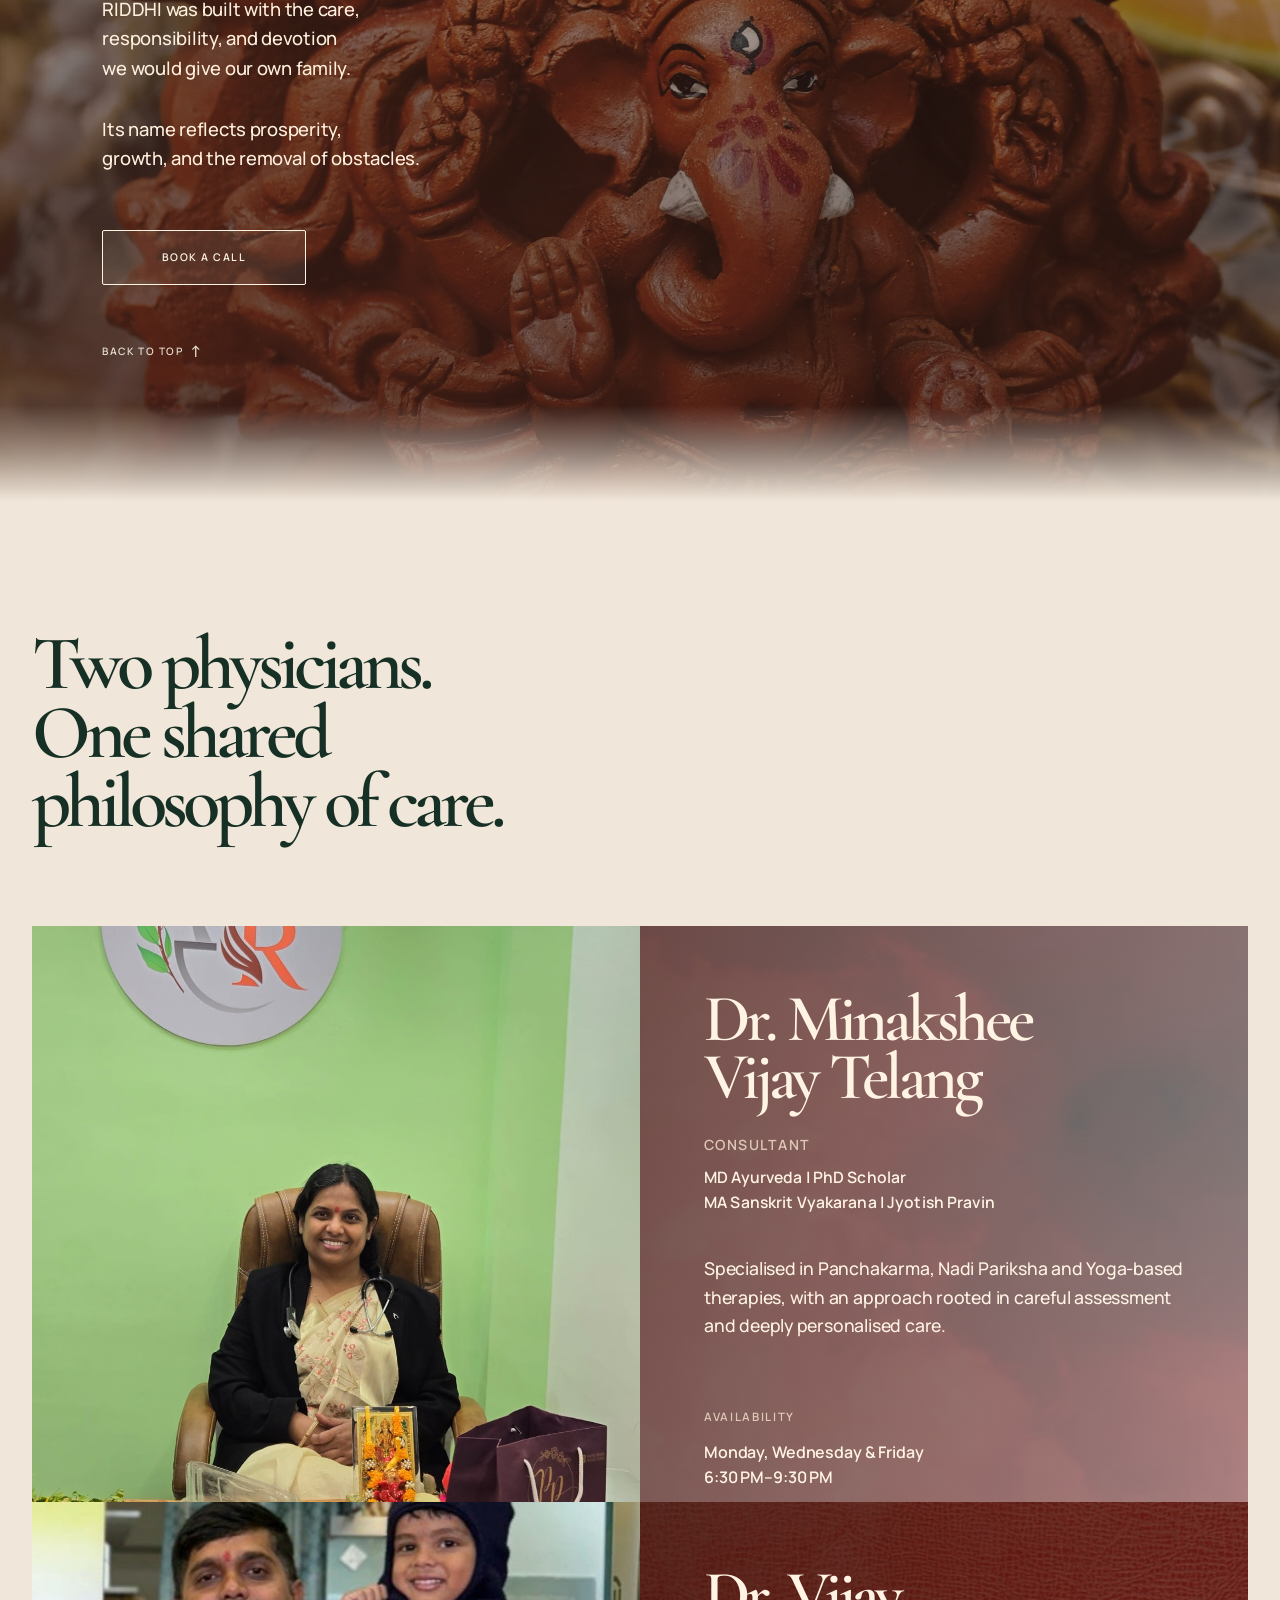
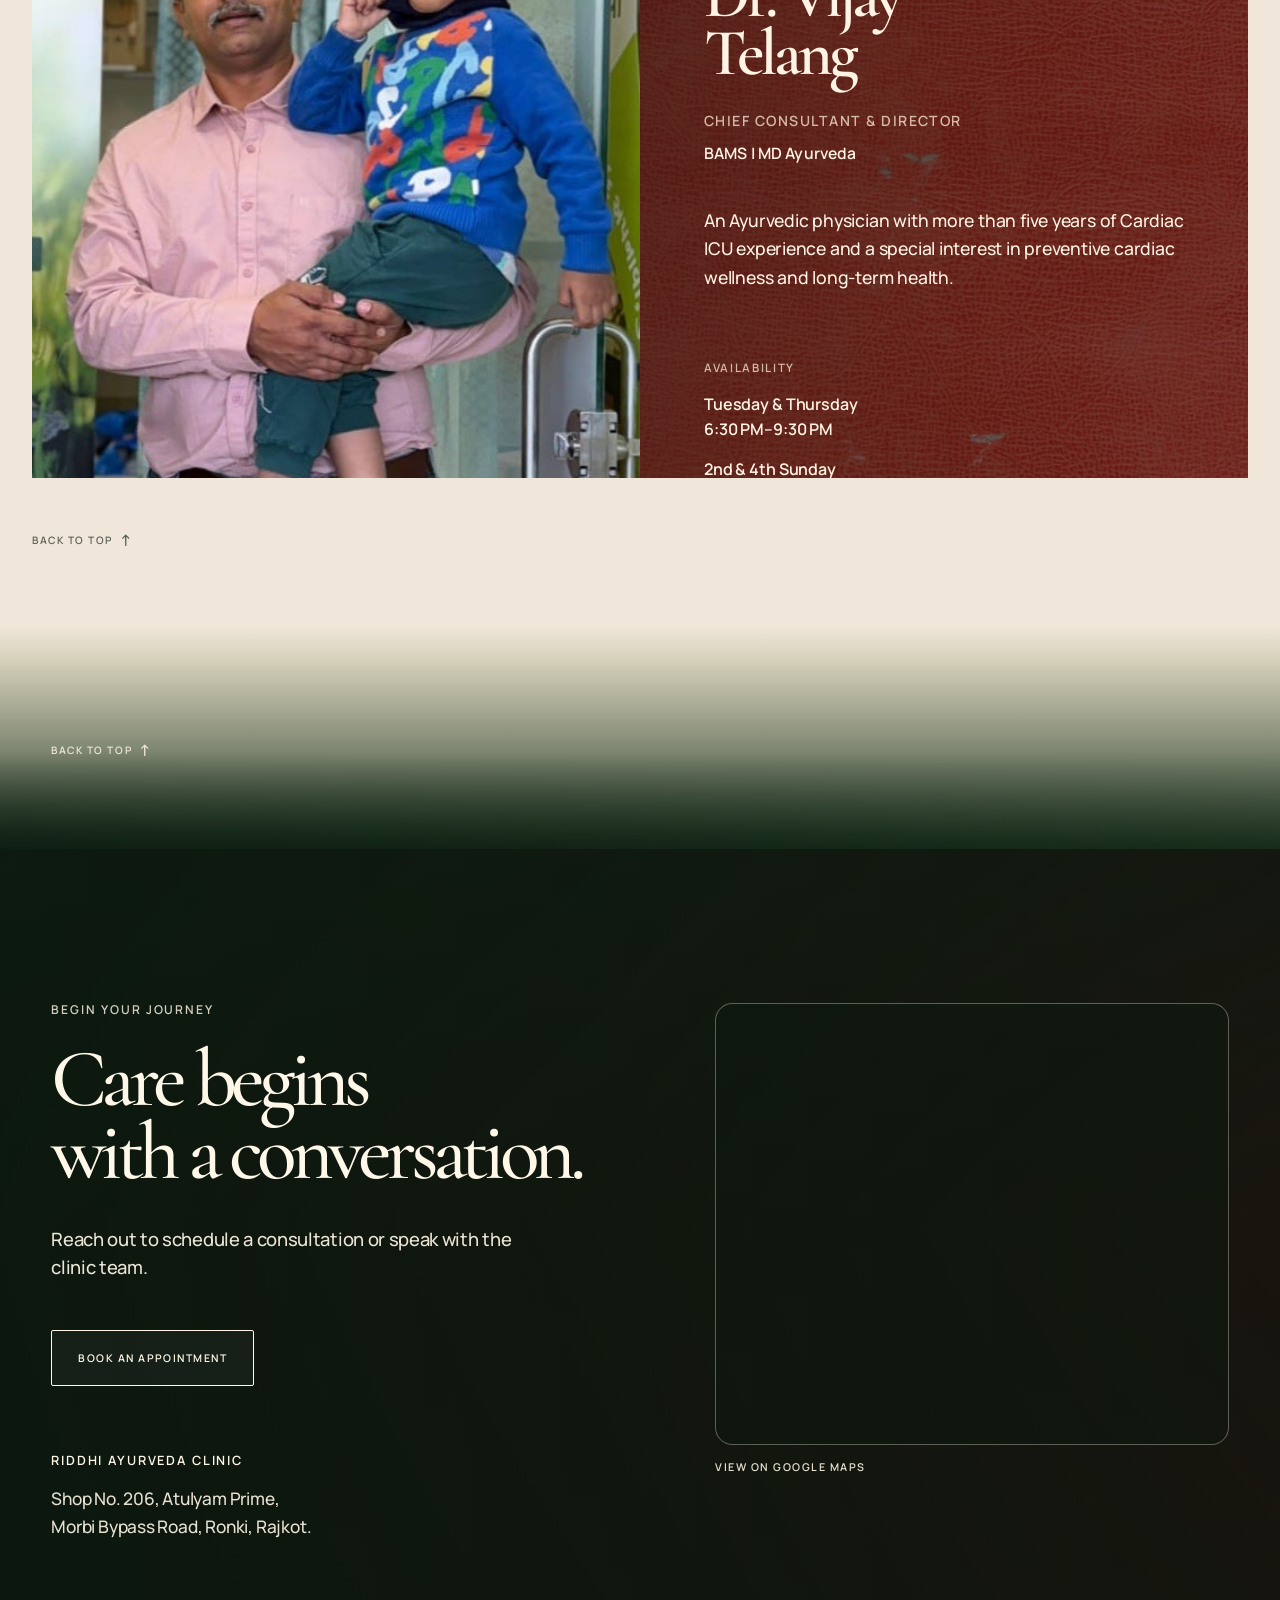
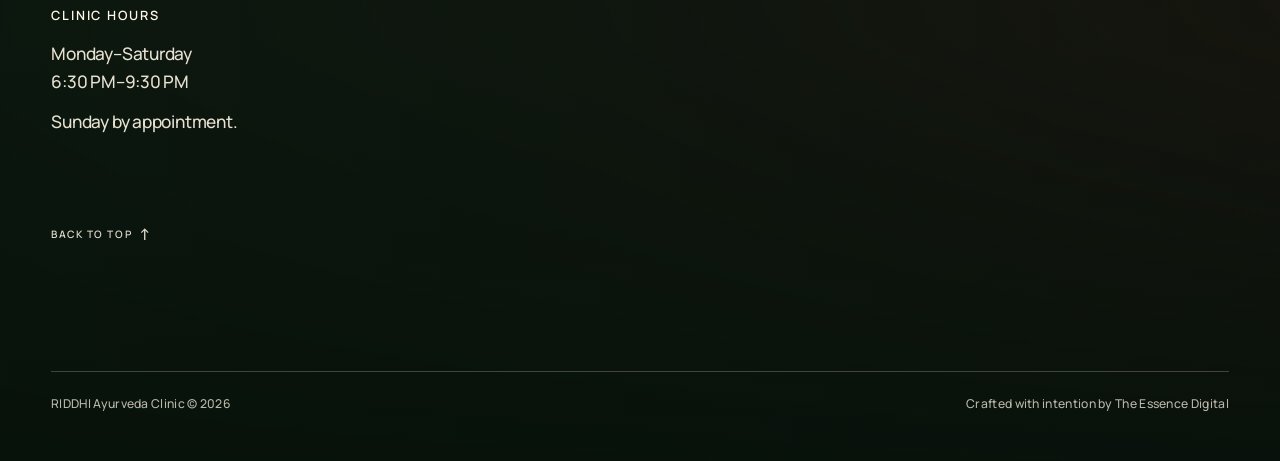
==== commit c639383e: "added chat functionailty redirecting to whatsapp" ====
--- a/index.html
+++ b/index.html
@@ -35,7 +35,7 @@
             <a href="#journey">Our Journey</a>
             <a href="#doctors">Meet the Doctors</a>
             <a href="#stories">Real Stories</a>
-            <a href="#contact">Book an Appointment</a>
+            <a href="https://wa.me/918793219610" target="_blank" rel="noopener noreferrer">Book an Appointment</a>
           </nav>
 
           <button class="menu-button" type="button" aria-controls="mobile-menu" aria-expanded="false" aria-label="Open navigation menu">
@@ -50,7 +50,7 @@
           <h1 id="hero-title">Return to<br />balance.</h1>
           <p class="hero__statement">Panchkarma and Yoga-Care<br />in Rajkot, India.</p>
           <div class="hero__actions">
-            <a class="primary-action" href="#begin">Begin your return</a>
+            <a class="primary-action" href="https://wa.me/918793219610" target="_blank" rel="noopener noreferrer">Begin your return</a>
           </div>
         </div>
       </section>
@@ -73,7 +73,7 @@
             <p class="philosophy-support">Healing begins with understanding the person behind the illness.</p>
             <p class="philosophy-closing">Balance in body, mind, and lifestyle leads to lasting wellness.</p>
             <div class="philosophy-actions">
-              <a class="primary-action philosophy-action" href="#book">Chat with us</a>
+              <a class="primary-action philosophy-action" href="https://wa.me/918793219610" target="_blank" rel="noopener noreferrer">Chat with us</a>
             </div>
             <a class="section-back-top section-back-top--ink" href="#top">Back to top <span aria-hidden="true">&uarr;</span></a>
           </div>
@@ -192,7 +192,7 @@
             </div>
 
             <div class="journey-actions">
-              <a class="primary-action journey-action" href="#journey">Book a Call</a>
+              <a class="primary-action journey-action" href="https://wa.me/918793219610" target="_blank" rel="noopener noreferrer">Book a Call</a>
             </div>
             <a class="section-back-top section-back-top--light" href="#top">Back to top <span aria-hidden="true">&uarr;</span></a>
           </div>
@@ -257,7 +257,7 @@
             <p class="contact-support">Reach out to schedule a consultation or speak with the clinic team.</p>
 
             <div class="contact-actions">
-              <a class="primary-action contact-primary" href="#configure-appointment-url" data-contact-placeholder="appointment-url">Book an Appointment</a>
+              <a class="primary-action contact-primary" href="https://wa.me/918793219610" target="_blank" rel="noopener noreferrer">Book an Appointment</a>
             </div>
 
             <address class="contact-address">
@@ -308,9 +308,10 @@
         <a href="#journey">Our Journey</a>
         <a href="#doctors">Meet the Doctors</a>
         <a href="#stories">Real Stories</a>
-        <a class="mobile-menu__primary" href="#contact">Book an Appointment</a>
+        <a class="mobile-menu__primary" href="https://wa.me/918793219610" target="_blank" rel="noopener noreferrer">Book an Appointment</a>
       </div>
     </nav>
     
+    <script src="script.js" defer></script>
   </body>
 </html>
--- a/styles.css
+++ b/styles.css
@@ -1003,7 +1003,7 @@
   background-color: #8b3c30;
   background-image:
     linear-gradient(105deg, rgb(67 29 21 / 0.76), rgb(94 39 29 / 0.5)),
-    url("./assets/images/vijay-background.png");
+    url("./assets/images/minakshee-background.png");
 }
 
 .doctor-description--vijay {
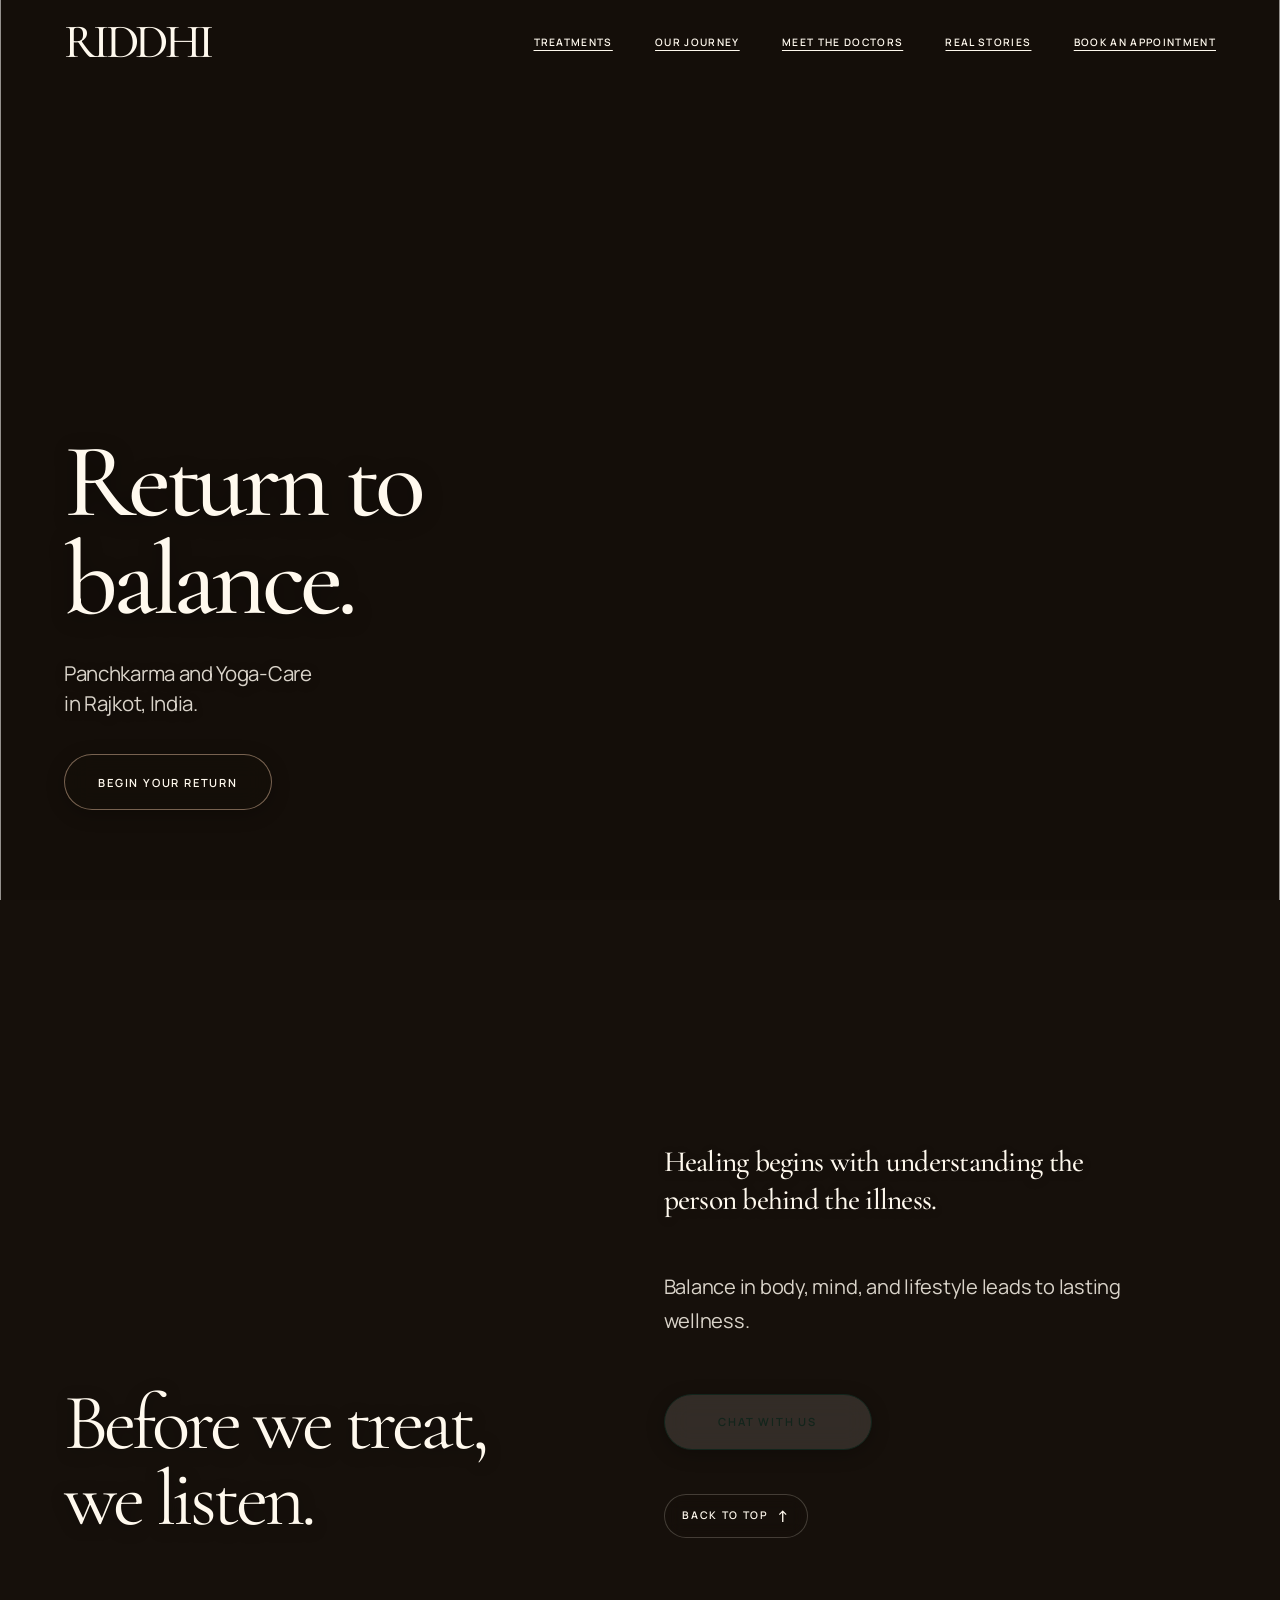
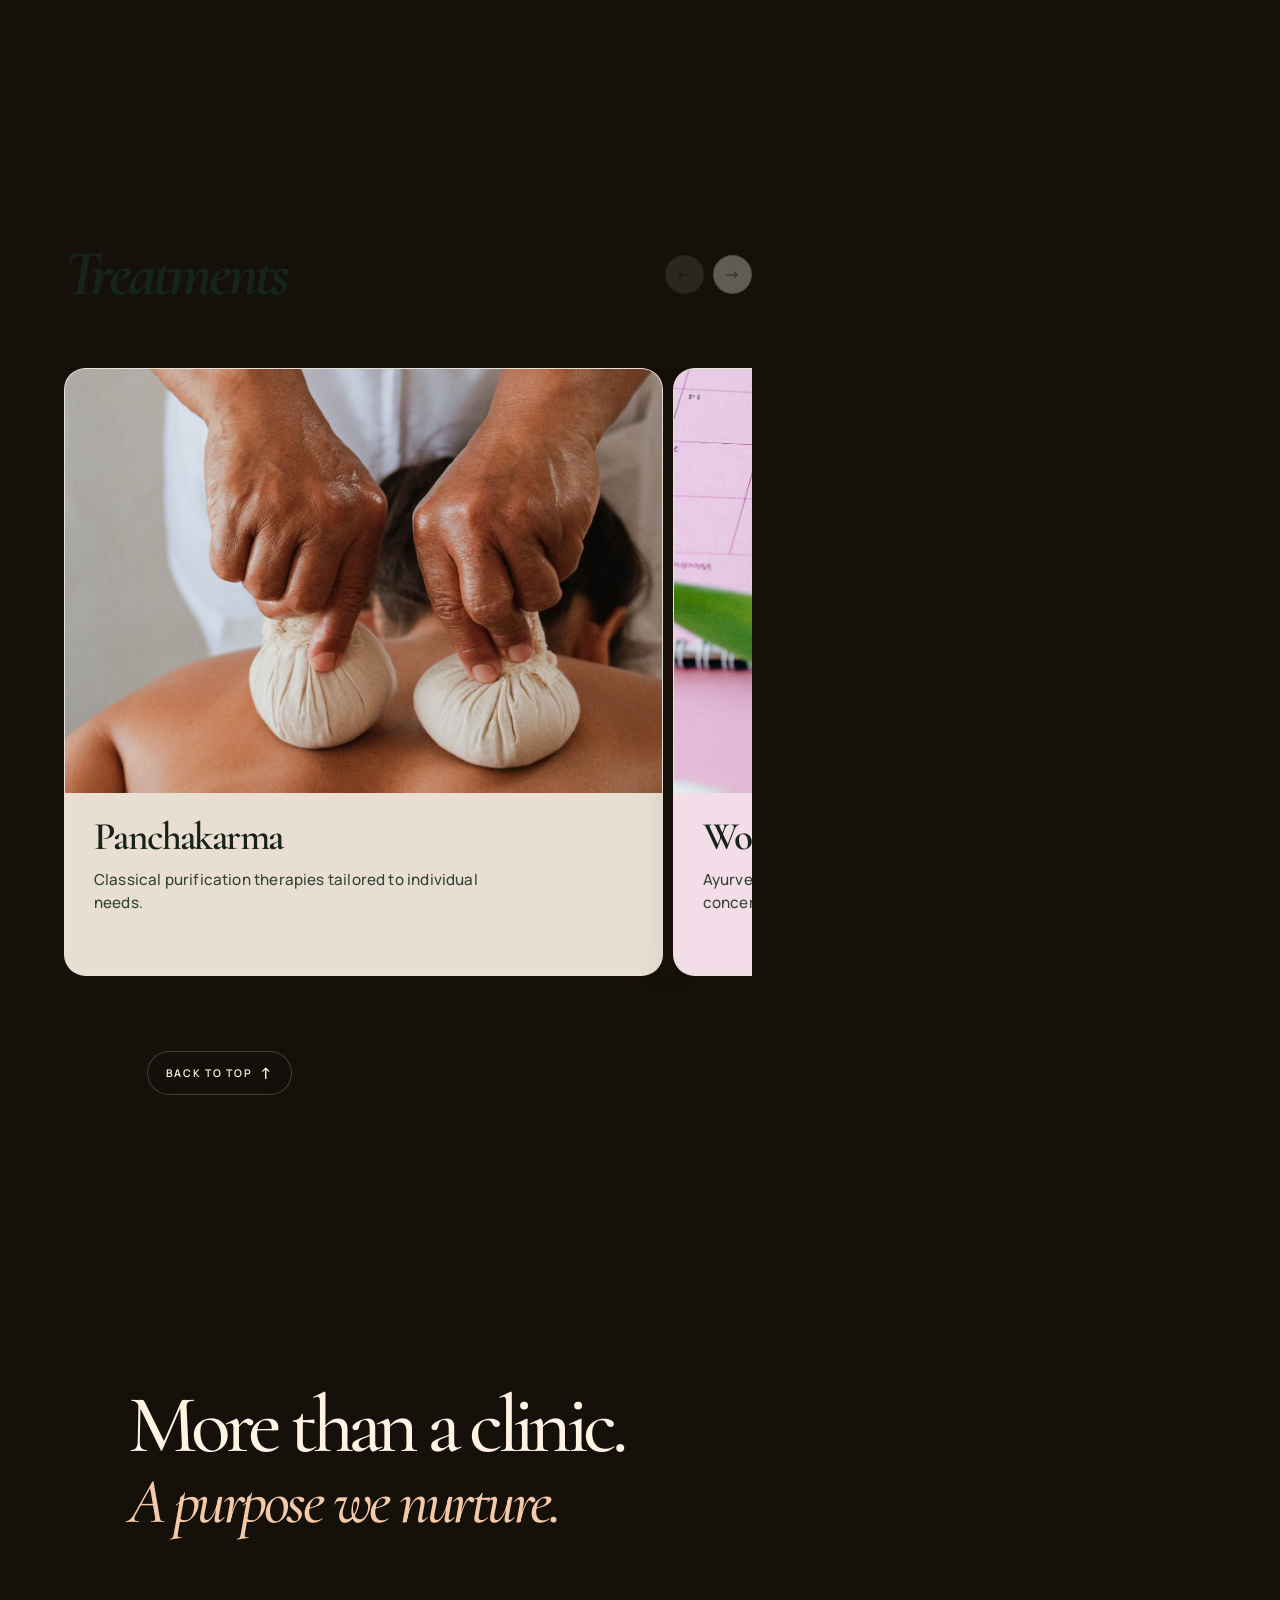
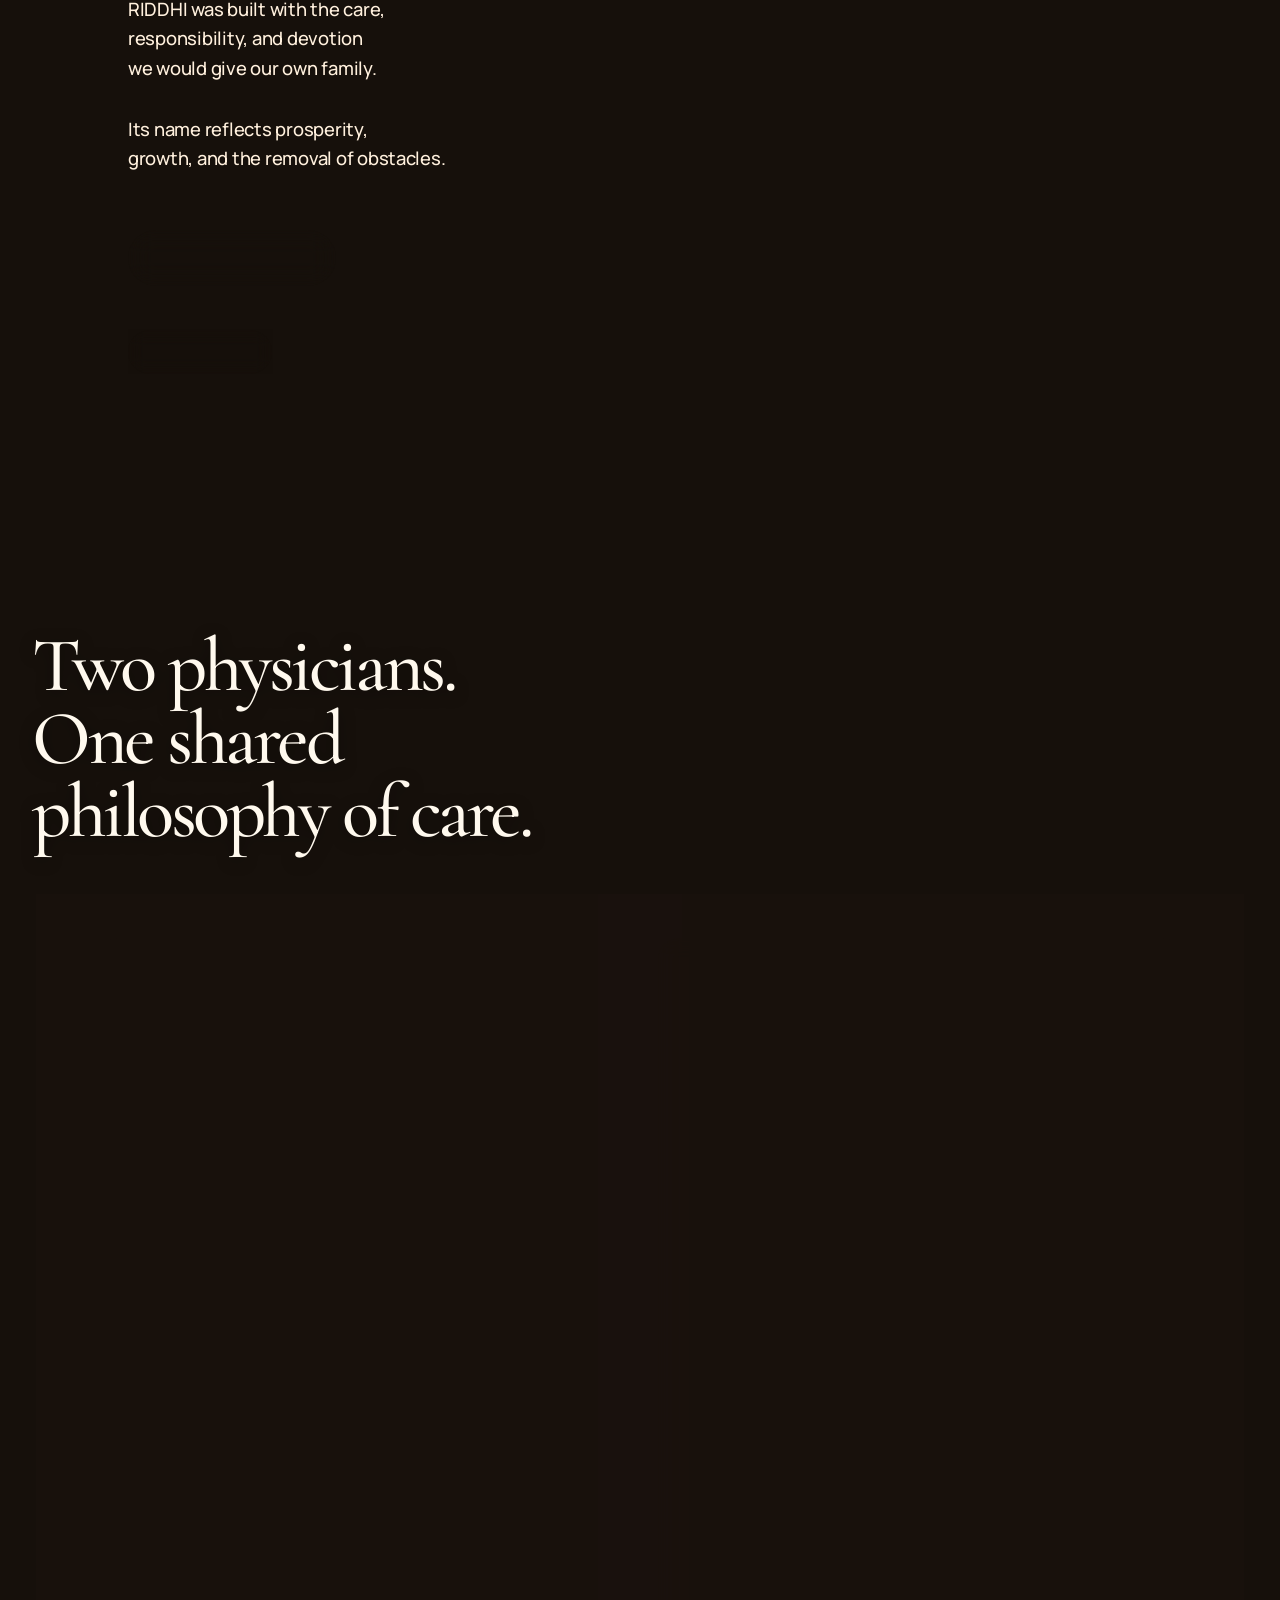
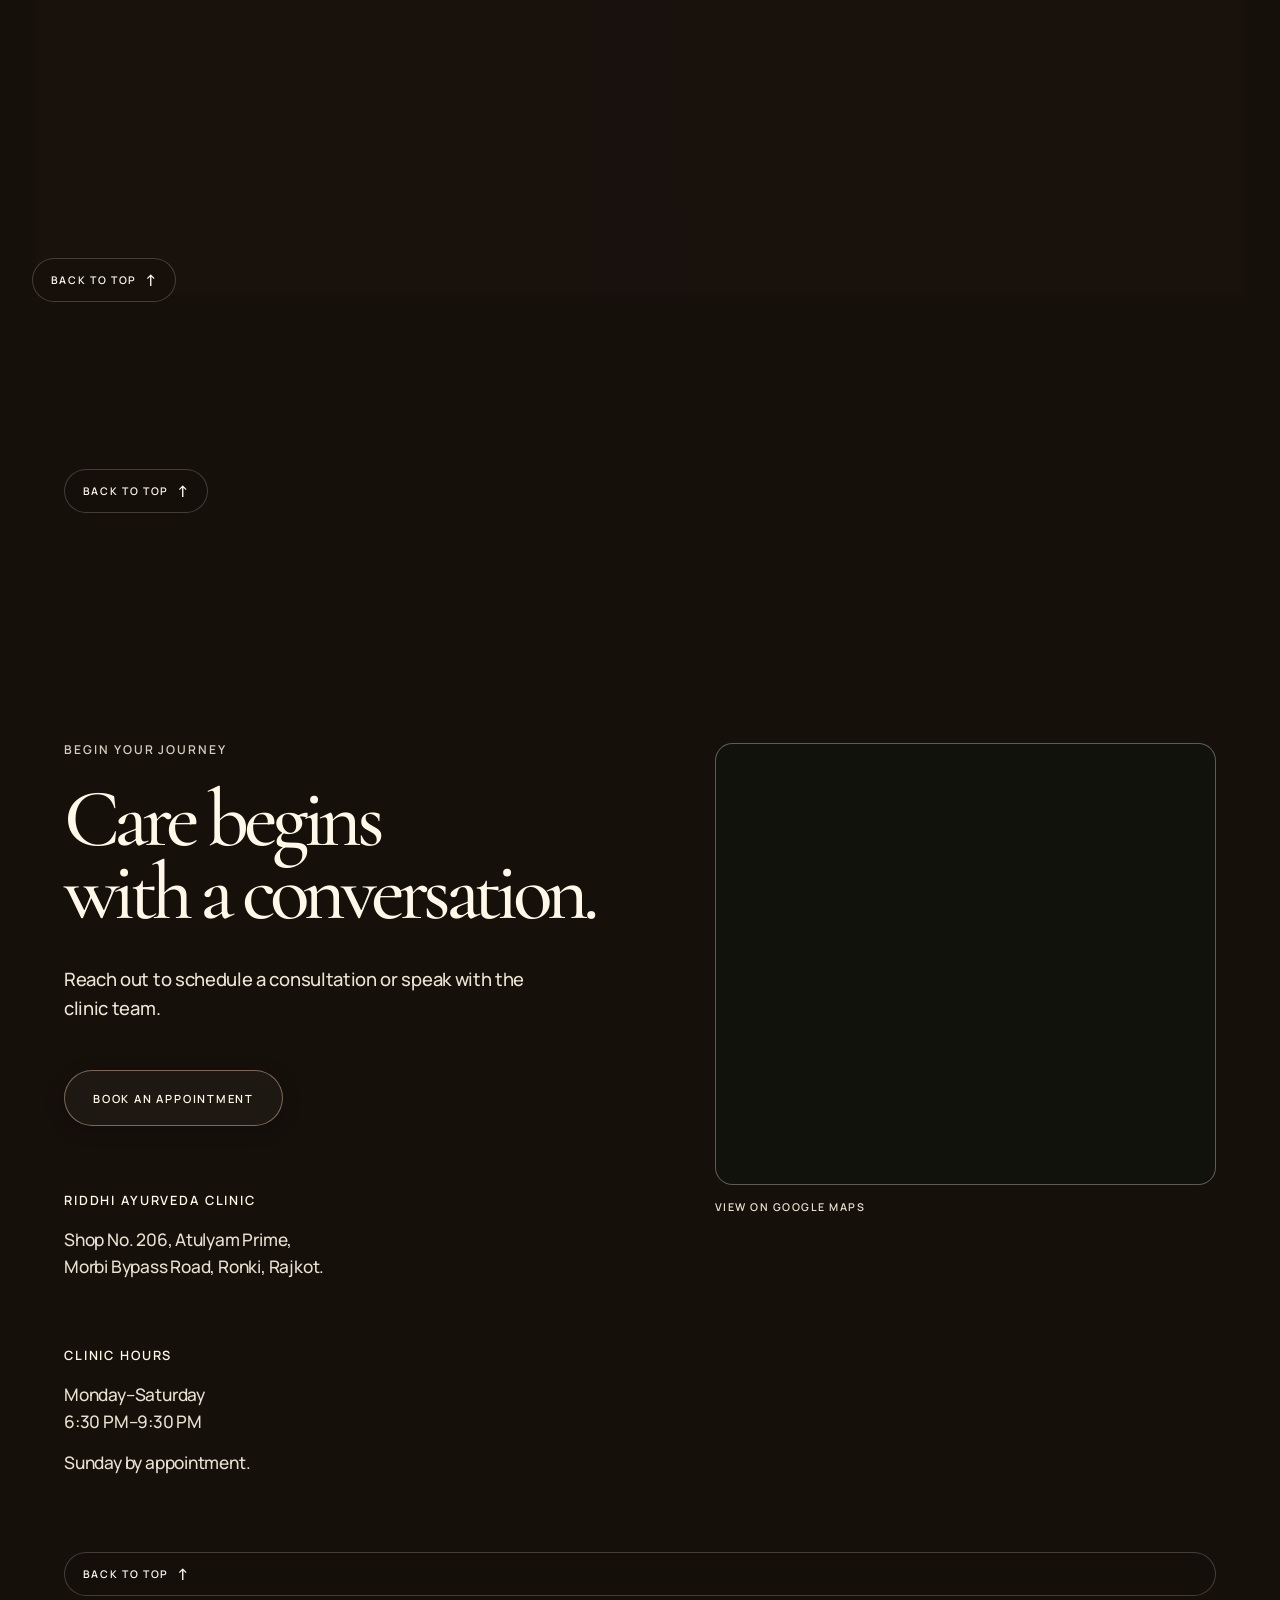
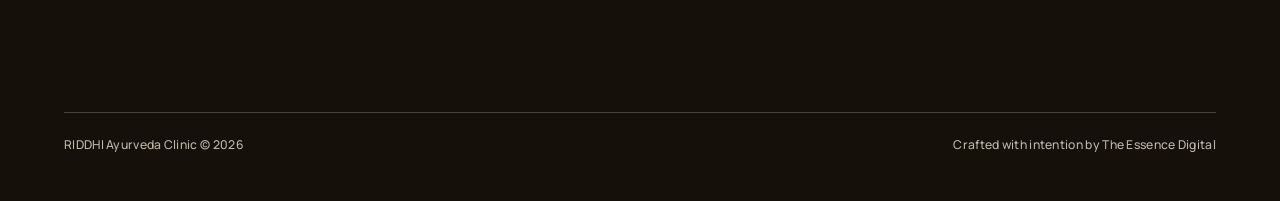
==== commit 2862a716: "changed the background a ui and also changed the position of display of doctors info" ====
--- a/index.html
+++ b/index.html
@@ -6,6 +6,10 @@
     <meta name="theme-color" content="#18100d" />
     <meta name="description" content="Riddhi Ayurveda Clinic — return to balance." />
     <link rel="preload" as="image" href="./assets/images/hero.jpg" fetchpriority="high" />
+    <link rel="preload" as="image" href="./assets/images/philosophy-leaves.jpg" />
+    <link rel="preload" as="image" href="./assets/images/treatments-background.jpg" />
+    <link rel="preload" as="image" href="./assets/images/journey-ganesha.jpg" />
+    <link rel="preload" as="image" href="./assets/images/contact-canopy.jpg" />
     <link rel="preconnect" href="https://fonts.googleapis.com" />
     <link rel="preconnect" href="https://fonts.gstatic.com" crossorigin />
     <link href="https://fonts.googleapis.com/css2?family=Cormorant+Garamond:ital,wght@0,500;0,600;0,700;1,600;1,700&amp;family=Manrope:wght@400;500;600&amp;display=swap" rel="stylesheet" />
@@ -14,16 +18,31 @@
   </head>
   <body>
     <main>
+      <div class="fixed-bg-container" aria-hidden="true">
+        <div class="fixed-bg-slide is-active" data-bg-section="top">
+          <img src="./assets/images/hero.jpg" alt="" class="bg-img hero-bg" fetchpriority="high" />
+        </div>
+        <div class="fixed-bg-slide" data-bg-section="philosophy">
+          <img src="./assets/images/philosophy-leaves.jpg" alt="" class="bg-img philosophy-bg" loading="eager" />
+        </div>
+        <div class="fixed-bg-slide" data-bg-section="treatments">
+          <img src="./assets/images/treatments-background.jpg" alt="" class="bg-img treatments-bg" loading="eager" />
+        </div>
+        <div class="fixed-bg-slide" data-bg-section="journey">
+          <img src="./assets/images/journey-ganesha.jpg" alt="" class="bg-img journey-bg" loading="eager" />
+        </div>
+        <div class="fixed-bg-slide" data-bg-section="doctors">
+          <img src="./assets/images/philosophy-leaves.jpg" alt="" class="bg-img philosophy-bg" loading="eager" />
+        </div>
+        <div class="fixed-bg-slide" data-bg-section="stories">
+          <img src="./assets/images/treatments-background.jpg" alt="" class="bg-img treatments-bg" loading="eager" />
+        </div>
+        <div class="fixed-bg-slide" data-bg-section="contact">
+          <img src="./assets/images/contact-canopy.jpg" alt="" class="bg-img contact-bg" loading="eager" />
+        </div>
+      </div>
+
       <section id="top" class="hero" aria-labelledby="hero-title">
-        <img
-          class="hero__image"
-          src="./assets/images/hero.jpg"
-          alt="Rolled towels and candlelight in a warm, quiet treatment room"
-          width="1365"
-          height="2048"
-          fetchpriority="high"
-        />
-        <div class="hero__wash" aria-hidden="true"></div>
 
         <header class="site-header">
           <div class="brand-lockup">
@@ -56,15 +75,6 @@
       </section>
 
       <section id="philosophy" class="philosophy-section" aria-labelledby="philosophy-title">
-        <img
-          class="philosophy__image"
-          src="./assets/images/philosophy-leaves.jpg"
-          alt=""
-          width="1365"
-          height="2048"
-          aria-hidden="true"
-        />
-        <div class="philosophy__wash" aria-hidden="true"></div>
         <div class="philosophy-inner">
           <div class="philosophy-heading-group">
             <h2 id="philosophy-title" class="philosophy-title">Before we treat,<br />we listen.</h2>
@@ -205,37 +215,38 @@
         </div>
 
         <div class="doctors-spread">
-          <div class="doctor-photo doctor-photo--minakshee">
-            <img src="./assets/images/dr-minakshee.jpg" alt="Dr. Minakshee Vijay Telang seated in her clinic" loading="lazy" />
-          </div>
-
-          <article class="doctor-description doctor-description--minakshee" aria-labelledby="minakshee-name">
-            <h3 id="minakshee-name" class="doctor-name">Dr. Minakshee Vijay Telang</h3>
-            <p class="doctor-role">Consultant</p>
-            <p class="doctor-credentials">MD Ayurveda | PhD Scholar<br />MA Sanskrit Vyakarana | Jyotish Pravin</p>
-            <p class="doctor-bio">Specialised in Panchakarma, Nadi Pariksha and Yoga-based therapies, with an approach rooted in careful assessment and deeply personalised care.</p>
-            <div class="doctor-availability">
-              <p class="doctor-availability__label">Availability</p>
-              <p>Monday, Wednesday &amp; Friday<br />6:30 PM&ndash;9:30 PM</p>
+          <article class="doctor-card" aria-labelledby="minakshee-name">
+            <div class="doctor-photo doctor-photo--minakshee">
+              <img src="./assets/images/dr-minakshee.jpg" alt="Dr. Minakshee Vijay Telang seated in her clinic" loading="lazy" />
+            </div>
+            <div class="doctor-description doctor-description--minakshee">
+              <h3 id="minakshee-name" class="doctor-name">Dr. Minakshee Vijay Telang</h3>
+              <p class="doctor-role">Consultant</p>
+              <p class="doctor-credentials">MD Ayurveda | PhD Scholar<br />MA Sanskrit Vyakarana | Jyotish Pravin</p>
+              <p class="doctor-bio">Specialised in Panchakarma, Nadi Pariksha and Yoga-based therapies, with an approach rooted in careful assessment and deeply personalised care.</p>
+              <div class="doctor-availability">
+                <p class="doctor-availability__label">Availability</p>
+                <p>Monday, Wednesday &amp; Friday<br />6:30 PM&ndash;9:30 PM</p>
+              </div>
             </div>
           </article>
 
-          <div class="doctor-photo doctor-photo--vijay">
-            <img src="./assets/images/dr-vijay.jpg" alt="Dr. Vijay Telang with a young patient" loading="lazy" />
-          </div>
-
-          <article class="doctor-description doctor-description--vijay" aria-labelledby="vijay-name">
-            <h3 id="vijay-name" class="doctor-name">Dr. Vijay Telang</h3>
-            <p class="doctor-role">Chief Consultant &amp; Director</p>
-            <p class="doctor-credentials">BAMS | MD Ayurveda</p>
-            <p class="doctor-bio">An Ayurvedic physician with more than five years of Cardiac ICU experience and a special interest in preventive cardiac wellness and long-term health.</p>
-            <div class="doctor-availability">
-              <p class="doctor-availability__label">Availability</p>
-              <p>Tuesday &amp; Thursday<br />6:30 PM&ndash;9:30 PM</p>
-              <p>2nd &amp; 4th Sunday<br />10:00 AM&ndash;1:00 PM</p>
+          <article class="doctor-card" aria-labelledby="vijay-name">
+            <div class="doctor-photo doctor-photo--vijay">
+              <img src="./assets/images/dr-vijay.jpg" alt="Dr. Vijay Telang with a young patient" loading="lazy" />
+            </div>
+            <div class="doctor-description doctor-description--vijay">
+              <h3 id="vijay-name" class="doctor-name">Dr. Vijay Telang</h3>
+              <p class="doctor-role">Chief Consultant &amp; Director</p>
+              <p class="doctor-credentials">BAMS | MD Ayurveda</p>
+              <p class="doctor-bio">An Ayurvedic physician with more than five years of Cardiac ICU experience and a special interest in preventive cardiac wellness and long-term health.</p>
+              <div class="doctor-availability">
+                <p class="doctor-availability__label">Availability</p>
+                <p>Tuesday &amp; Thursday<br />6:30 PM&ndash;9:30 PM</p>
+                <p>2nd &amp; 4th Sunday<br />10:00 AM&ndash;1:00 PM</p>
+              </div>
             </div>
           </article>
-
         </div>
         <div class="doctors-back-top">
           <a class="section-back-top section-back-top--ink" href="#top">Back to top <span aria-hidden="true">&uarr;</span></a>
--- a/styles.css
+++ b/styles.css
@@ -1,10 +1,13 @@
 :root {
-  --ivory: #fff8e9;
-  --ink: #1b130e;
+  --ivory: #fff9ee;
+  --ivory-muted: rgba(255, 249, 238, 0.84);
+  --gold-accent: #f3c9a8;
+  --gold-glow: #e6b382;
+  --ink: #16100b;
   --sans: "Manrope", "Helvetica Neue", Helvetica, Arial, sans-serif;
   --serif: "Cormorant Garamond", "Iowan Old Style", "Baskerville", "Times New Roman", serif;
-  --page-padding: clamp(1.25rem, 4vw, 4.75rem);
-  --header-height: 4.75rem;
+  --page-padding: clamp(1.5rem, 5vw, 5.5rem);
+  --header-height: 5.25rem;
 }
 
 * { box-sizing: border-box; }
@@ -14,7 +17,7 @@
 body {
   margin: 0;
   min-width: 20rem;
-  background: var(--ink);
+  background: transparent;
   color: var(--ivory);
   font-family: var(--sans);
 }
@@ -35,6 +38,85 @@
   border: 0;
 }
 
+/* Fixed Cinematic Background System */
+.fixed-bg-container {
+  position: fixed;
+  inset: 0;
+  z-index: -1;
+  width: 100vw;
+  height: 100vh;
+  height: 100svh;
+  height: 100dvh;
+  overflow: hidden;
+  pointer-events: none;
+  background-color: var(--ink);
+}
+
+.fixed-bg-slide {
+  position: absolute;
+  inset: 0;
+  width: 100%;
+  height: 100%;
+  opacity: 0;
+  visibility: hidden;
+  will-change: opacity;
+  transition: opacity 800ms cubic-bezier(0.4, 0, 0.2, 1), visibility 0s linear 800ms;
+}
+
+.fixed-bg-slide.is-active {
+  opacity: 1;
+  visibility: visible;
+  transition: opacity 800ms cubic-bezier(0.4, 0, 0.2, 1), visibility 0s linear 0s;
+}
+
+.fixed-bg-slide::after {
+  position: absolute;
+  inset: 0;
+  z-index: 1;
+  pointer-events: none;
+  content: "";
+  background: rgb(16 11 8 / 0.32);
+}
+
+.fixed-bg-slide .bg-img {
+  position: absolute;
+  top: -5%;
+  left: 0;
+  width: 100%;
+  height: 110%;
+  object-fit: cover;
+  object-position: center;
+  will-change: transform;
+  transform: translate3d(0, 0, 0);
+}
+
+.fixed-bg-slide .hero-bg {
+  object-position: 52% center;
+  filter: brightness(1.05) contrast(1.06) saturate(0.9) sepia(0.055) hue-rotate(-2deg);
+}
+
+.fixed-bg-slide .philosophy-bg {
+  object-position: 44% 40%;
+  filter: brightness(1.01) contrast(0.94) saturate(0.56) sepia(0.035) hue-rotate(-2deg);
+}
+
+.fixed-bg-slide .treatments-bg {
+  object-position: center 65%;
+  filter: brightness(0.98) contrast(1.02);
+}
+
+.fixed-bg-slide .journey-bg {
+  object-position: center 47%;
+  filter: brightness(0.86) contrast(1.03) saturate(0.86) sepia(0.075);
+}
+
+.fixed-bg-slide .contact-bg {
+  object-position: center 48%;
+  filter: brightness(0.8) contrast(0.94) saturate(0.8) sepia(0.035);
+}
+
+
+
 .hero {
   isolation: isolate;
   position: relative;
@@ -43,43 +125,13 @@
   min-height: 100svh;
   min-height: 100dvh;
   overflow: hidden;
-  background: #1d130e;
-}
-
-.hero__image,
-.hero__wash {
-  position: absolute;
-  inset: 0;
-  width: 100%;
-  height: 100%;
-}
-
-.hero__image {
-  z-index: -2;
-  object-fit: cover;
-  object-position: 52% center;
-  filter: brightness(1.05) contrast(1.06) saturate(0.9) sepia(0.055) hue-rotate(-2deg);
-}
-
-.hero__wash {
-  z-index: -1;
-  pointer-events: none;
-  background:
-    radial-gradient(ellipse 38% 40% at 57% 45%, rgb(255 236 198 / 0.065) 0%, rgb(255 236 198 / 0.022) 45%, transparent 72%),
-    linear-gradient(180deg, rgb(13 15 10 / 0.4) 0%, rgb(13 15 10 / 0.1) 28%, rgb(13 15 10 / 0.055) 58%, rgb(13 15 10 / 0.35) 100%),
-    linear-gradient(90deg, rgb(13 15 10 / 0.54) 0%, rgb(13 15 10 / 0.32) 38%, rgb(13 15 10 / 0.11) 68%, rgb(13 15 10 / 0.04) 100%);
-}
+  background: transparent;
+}
+
+
 
 .hero::after {
-  position: absolute;
-  z-index: 1;
-  right: 0;
-  bottom: 0;
-  left: 0;
-  height: 4.5rem;
-  pointer-events: none;
-  content: "";
-  background: linear-gradient(180deg, transparent 0%, rgb(80 60 42 / 0.18) 36%, rgb(246 240 228 / 0.72) 100%);
+  display: none;
 }
 
 .site-header {
@@ -255,34 +307,40 @@
   position: relative;
   z-index: 2;
   align-self: flex-end;
-  width: min(100%, 40rem);
-  padding: 0 var(--page-padding) max(3.25rem, env(safe-area-inset-bottom));
+  width: min(100%, 44rem);
+  padding: 0 var(--page-padding) max(4rem, env(safe-area-inset-bottom));
 }
 
 .eyebrow {
-  margin: 0 0 0.95rem;
-  font-size: 0.69rem;
+  margin: 0 0 1rem;
+  color: var(--gold-accent);
+  font-size: 0.72rem;
   font-weight: 600;
-  letter-spacing: 0.16em;
+  letter-spacing: 0.18em;
   line-height: 1.25;
   text-transform: uppercase;
+  text-shadow: 0 2px 8px rgba(0, 0, 0, 0.4);
 }
 
 h1 {
   margin: 0;
+  color: var(--ivory);
   font-family: var(--serif);
-  font-size: clamp(3.375rem, 15vw, 4.75rem);
+  font-size: clamp(3.6rem, 13vw, 5.5rem);
+  font-weight: 500;
+  letter-spacing: -0.05em;
+  line-height: 0.94;
+  text-shadow: 0 4px 20px rgba(0, 0, 0, 0.4);
+}
+
+.hero__statement {
+  margin: 1.75rem 0 0;
+  color: var(--ivory-muted);
+  font-size: clamp(1.1rem, 4.2vw, 1.35rem);
   font-weight: 400;
-  letter-spacing: -0.07em;
-  line-height: 0.89;
-}
-
-.hero__statement {
-  margin: 1.5rem 0 0;
-  font-size: clamp(1.08rem, 4.7vw, 1.3rem);
-  font-weight: 400;
-  letter-spacing: -0.02em;
-  line-height: 1.32;
+  letter-spacing: -0.015em;
+  line-height: 1.48;
+  text-shadow: 0 2px 10px rgba(0, 0, 0, 0.35);
 }
 
 .hero__actions {
@@ -290,7 +348,7 @@
   flex-wrap: wrap;
   align-items: center;
   gap: 1.2rem 1.45rem;
-  margin-top: 1.65rem;
+  margin-top: 2.25rem;
 }
 
 .primary-action {
@@ -298,40 +356,63 @@
   align-items: center;
   justify-content: center;
   gap: 0.9rem;
-  min-width: 12.7rem;
-  min-height: 3.45rem;
-  padding: 0.9rem 1.45rem;
-  border: 1px solid currentColor;
-  border-radius: 2px;
-  font-size: 0.66rem;
+  min-width: 13rem;
+  min-height: 3.5rem;
+  padding: 0.9rem 1.75rem;
+  color: var(--ivory);
+  border: 1px solid rgba(243, 201, 168, 0.45);
+  border-radius: 9999px;
+  background: rgba(22, 16, 11, 0.45);
+  backdrop-filter: blur(12px);
+  -webkit-backdrop-filter: blur(12px);
+  font-size: 0.7rem;
   font-weight: 600;
-  letter-spacing: 0.14em;
+  letter-spacing: 0.16em;
   text-align: center;
   text-decoration: none;
   text-transform: uppercase;
-  transition: background-color 180ms ease, color 180ms ease;
+  box-shadow: 0 4px 18px rgba(0, 0, 0, 0.25);
+  transition: transform 250ms ease, background-color 250ms ease, border-color 250ms ease, color 250ms ease, box-shadow 250ms ease;
+}
+
+.primary-action:hover,
+.primary-action:focus-visible {
+  transform: translateY(-2px);
+  color: var(--ink);
+  border-color: var(--gold-accent);
+  background: var(--gold-accent);
+  box-shadow: 0 8px 24px rgba(243, 201, 168, 0.3);
 }
 
 .primary-action span { font-size: 1rem; line-height: 0; }
-.text-action { font-size: 0.66rem; font-weight: 600; letter-spacing: 0.13em; text-transform: uppercase; }
+.text-action { font-size: 0.68rem; font-weight: 600; letter-spacing: 0.14em; text-transform: uppercase; }
 
 .section-back-top {
   display: inline-flex;
   align-items: center;
-  gap: 0.45rem;
+  gap: 0.5rem;
   min-height: 2.75rem;
-  padding: 0.45rem 0;
-  font: 600 0.64rem/1 var(--sans);
-  letter-spacing: 0.15em;
+  padding: 0.5rem 1.1rem;
+  border: 1px solid rgba(255, 248, 233, 0.2);
+  border-radius: 9999px;
+  background: rgba(22, 16, 11, 0.35);
+  backdrop-filter: blur(8px);
+  font: 600 0.66rem/1 var(--sans);
+  letter-spacing: 0.16em;
   text-decoration: none;
   text-transform: uppercase;
+  transition: transform 200ms ease, border-color 200ms ease, background-color 200ms ease;
 }
 
 .section-back-top span { font-size: 1rem; line-height: 0; }
 .section-back-top:hover,
-.section-back-top:focus-visible { text-decoration: underline; text-underline-offset: 0.45rem; }
-.section-back-top--ink { color: rgb(19 37 28 / 0.76); }
-.section-back-top--light { color: rgb(255 247 232 / 0.86); }
+.section-back-top:focus-visible {
+  transform: translateY(-2px);
+  border-color: var(--gold-accent);
+  background: rgba(22, 16, 11, 0.65);
+}
+.section-back-top--ink { color: var(--ivory); }
+.section-back-top--light { color: var(--ivory); }
 
 .primary-action:hover,
 .primary-action:focus-visible {
@@ -355,31 +436,7 @@
   background: transparent;
 }
 
-.philosophy__image,
-.philosophy__wash {
-  position: absolute;
-  inset: 0;
-  width: 100%;
-  height: 100%;
-  mask-image: linear-gradient(to bottom, transparent 0, #000 4.5rem, #000 100%);
-  -webkit-mask-image: linear-gradient(to bottom, transparent 0, #000 4.5rem, #000 100%);
-}
-
-.philosophy__image {
-  z-index: -2;
-  object-fit: cover;
-  object-position: 44% 40%;
-  filter: brightness(1.01) contrast(0.94) saturate(0.56) sepia(0.035) hue-rotate(-2deg);
-}
-
-.philosophy__wash {
-  z-index: -1;
-  pointer-events: none;
-  background:
-    radial-gradient(ellipse 105% 110% at 6% 42%, rgb(246 240 228 / 0.24) 0%, rgb(246 240 228 / 0.14) 58%, transparent 100%),
-    linear-gradient(180deg, rgb(246 240 228 / 0.28) 0%, rgb(246 240 228 / 0.2) 23%, rgb(246 240 228 / 0.13) 60%, rgb(246 240 228 / 0.18) 100%),
-    linear-gradient(90deg, rgb(246 240 228 / 0.28) 0%, rgb(246 240 228 / 0.26) 52%, rgb(246 240 228 / 0.23) 100%);
-}
+
 
 .philosophy-inner {
   display: flex;
@@ -393,53 +450,55 @@
 
 .philosophy-eyebrow {
   margin: 0 0 clamp(1.5rem, 6vw, 1.8rem);
-  color: rgb(19 37 28 / 0.72);
-  font-size: 0.67rem;
+  color: var(--gold-accent);
+  font-size: 0.72rem;
   font-weight: 600;
-  letter-spacing: 0.15em;
+  letter-spacing: 0.18em;
   line-height: 1.25;
   text-transform: uppercase;
 }
 
 .philosophy-title {
   margin: 0;
-  color: #102219;
+  color: var(--ivory);
   font-family: var(--serif);
-  font-size: clamp(3rem, 15.2vw, 4.5rem);
+  font-size: clamp(3.2rem, 12vw, 4.85rem);
   font-weight: 400;
-  letter-spacing: -0.075em;
-  line-height: 0.93;
+  letter-spacing: -0.05em;
+  line-height: 0.96;
+  text-shadow: 0 3px 16px rgba(0, 0, 0, 0.35);
 }
 
 .philosophy-body {
-  max-width: 34rem;
+  max-width: 36rem;
   margin-top: auto;
-  padding-top: clamp(5.25rem, 21vw, 7rem);
+  padding-top: clamp(4.5rem, 16vw, 6.5rem);
 }
 
 .philosophy-body p {
   margin: 0;
-  color: #1d2d22;
+  color: var(--ivory);
 }
 
 .philosophy-support {
-  max-width: 29rem;
+  max-width: 31rem;
   font-family: var(--serif);
-  font-size: clamp(1.55rem, 7.1vw, 2rem);
+  font-size: clamp(1.6rem, 6vw, 2.15rem);
   font-weight: 500;
-  letter-spacing: -0.035em;
-  line-height: 1.23;
+  letter-spacing: -0.025em;
+  line-height: 1.28;
+  text-shadow: 0 2px 10px rgba(0, 0, 0, 0.3);
 }
 
 .philosophy-body .philosophy-closing {
-  max-width: 32rem;
-  margin-top: clamp(2.75rem, 11vw, 3.5rem);
-  color: #1d2d22;
+  max-width: 33rem;
+  margin-top: clamp(2.25rem, 9vw, 3.25rem);
+  color: var(--ivory-muted);
   font-family: var(--sans);
-  font-size: clamp(1.125rem, 4.8vw, 1.3rem);
-  font-weight: 500;
-  letter-spacing: -0.014em;
-  line-height: 1.58;
+  font-size: clamp(1.08rem, 4vw, 1.25rem);
+  font-weight: 400;
+  letter-spacing: -0.012em;
+  line-height: 1.68;
 }
 
 .philosophy-actions {
@@ -553,12 +612,7 @@
     padding-block: clamp(8.75rem, 13vw, 11.25rem);
     padding-top: calc(clamp(8.75rem, 13vw, 11.25rem) + 6rem);
   }
-  .philosophy__image { object-position: 48% 48%; }
-  .philosophy__image,
-  .philosophy__wash {
-    mask-image: linear-gradient(to bottom, transparent 0, #000 6rem, #000 100%);
-    -webkit-mask-image: linear-gradient(to bottom, transparent 0, #000 6rem, #000 100%);
-  }
+
   .philosophy-inner {
     display: grid;
     grid-template-columns: minmax(0, 0.9fr) minmax(20rem, 1fr);
@@ -594,20 +648,7 @@
 }
 
 .care-section::before {
-  position: absolute;
-  z-index: -1;
-  inset: 0;
-  pointer-events: none;
-  content: "";
-  background-color: #d6bb42;
-  background-image:
-    linear-gradient(rgb(249 239 205 / 0.64), rgb(241 222 156 / 0.6)),
-    url("./assets/images/treatments-background.jpg");
-  background-position: center, center 65%;
-  background-size: cover, cover;
-  background-repeat: no-repeat, no-repeat;
-  mask-image: linear-gradient(to bottom, transparent 0, #000 4.5rem, #000 100%);
-  -webkit-mask-image: linear-gradient(to bottom, transparent 0, #000 4.5rem, #000 100%);
+  display: none;
 }
 
 .care-section__header {
@@ -839,30 +880,7 @@
 
 .journey-section::before,
 .journey-section::after {
-  position: absolute;
-  inset: 0;
-  width: 100%;
-  height: 100%;
-  pointer-events: none;
-  content: "";
-  mask-image: linear-gradient(to bottom, transparent 0, #000 4.5rem, #000 100%);
-  -webkit-mask-image: linear-gradient(to bottom, transparent 0, #000 4.5rem, #000 100%);
-}
-
-.journey-section::before {
-  z-index: -2;
-  background-image: url("./assets/images/journey-ganesha.jpg");
-  background-position: center 47%;
-  background-size: cover;
-  background-repeat: no-repeat;
-  filter: brightness(0.86) contrast(1.03) saturate(0.86) sepia(0.075);
-}
-
-.journey-section::after {
-  z-index: -1;
-  background:
-    linear-gradient(180deg, rgb(92 46 33 / 0.19) 0%, rgb(93 45 31 / 0.17) 31%, rgb(63 30 23 / 0.63) 100%),
-    linear-gradient(90deg, rgb(91 44 31 / 0.28) 0%, transparent 72%);
+  display: none;
 }
 
 .journey-inner {
@@ -935,7 +953,7 @@
   margin-top: -4.5rem;
   padding: calc(clamp(5.5rem, 16vw, 8.5rem) + 4.5rem) 0 0;
   color: #193026;
-  background: linear-gradient(180deg, transparent 0, #f0e6d9 4.5rem);
+  background: transparent;
 }
 
 .doctors-intro {
@@ -964,17 +982,35 @@
 
 .doctors-spread {
   display: grid;
+  grid-template-columns: 1fr;
+  gap: 2rem;
   width: min(100%, 76rem);
   margin: 0 auto;
+  padding: 0 var(--page-padding);
+}
+
+.doctor-card {
+  display: flex;
+  flex-direction: column;
   overflow: hidden;
-}
-
-.doctor-photo,
-.doctor-description {
-  min-height: clamp(29rem, 128vw, 38rem);
+  border: 1px solid rgb(255 248 233 / 0.22);
+  border-radius: 1.35rem;
+  box-shadow: 0 1rem 2.5rem rgb(0 0 0 / 0.25);
+  background: rgb(27 19 14 / 0.65);
+  backdrop-filter: blur(10px);
+  -webkit-backdrop-filter: blur(10px);
+  transition: transform 300ms cubic-bezier(0.4, 0, 0.2, 1), box-shadow 300ms cubic-bezier(0.4, 0, 0.2, 1), border-color 300ms ease;
+}
+
+.doctor-card:hover {
+  transform: translateY(-5px);
+  border-color: rgb(255 248 233 / 0.42);
+  box-shadow: 0 1.5rem 3.25rem rgb(0 0 0 / 0.38);
 }
 
 .doctor-photo {
+  position: relative;
+  height: clamp(16rem, 30vw, 22rem);
   overflow: hidden;
   background: #b59d89;
 }
@@ -984,6 +1020,11 @@
   width: 100%;
   height: 100%;
   object-fit: cover;
+  transition: transform 400ms ease;
+}
+
+.doctor-card:hover .doctor-photo img {
+  transform: scale(1.03);
 }
 
 .doctor-photo--minakshee img { object-position: 50% 68%; }
@@ -992,7 +1033,8 @@
 .doctor-description {
   display: flex;
   flex-direction: column;
-  padding: clamp(2.4rem, 9vw, 4.75rem) var(--page-padding) clamp(2.6rem, 10vw, 5rem);
+  flex: 1;
+  padding: clamp(1.8rem, 4.5vw, 2.75rem);
   background-position: center;
   background-repeat: no-repeat;
   background-size: cover;
@@ -1014,50 +1056,71 @@
     url("./assets/images/vijay-background.png");
 }
 
+.doctors-title {
+  max-width: 16ch;
+  margin: 0;
+  color: var(--ivory);
+  font-family: var(--serif);
+  font-size: clamp(3.2rem, 10vw, 4.75rem);
+  font-weight: 500;
+  letter-spacing: -0.045em;
+  line-height: 0.95;
+  text-shadow: 0 3px 16px rgba(0, 0, 0, 0.4);
+}
+
 .doctor-name {
-  max-width: 11ch;
+  max-width: 12ch;
   margin: 0;
+  color: var(--ivory);
   font-family: var(--serif);
-  font-size: clamp(2.55rem, 10.6vw, 4.15rem);
-  font-weight: 600;
-  letter-spacing: -0.06em;
-  line-height: 0.88;
+  font-size: clamp(2.35rem, 8vw, 3.4rem);
+  font-weight: 500;
+  letter-spacing: -0.045em;
+  line-height: 0.95;
 }
 
 .doctor-role {
-  margin: clamp(1.25rem, 5vw, 1.75rem) 0 0;
-  font: 600 clamp(0.73rem, 2.85vw, 0.88rem)/1.35 var(--sans);
-  letter-spacing: 0.105em;
+  margin: 0.85rem 0 0;
+  color: var(--gold-accent);
+  font: 600 0.78rem/1.35 var(--sans);
+  letter-spacing: 0.14em;
   text-transform: uppercase;
 }
 
 .doctor-credentials {
-  margin: 0.72rem 0 0;
-  font: 600 clamp(0.8rem, 3.2vw, 0.98rem)/1.55 var(--sans);
-  letter-spacing: 0.008em;
+  margin: 0.65rem 0 0;
+  color: var(--ivory-muted);
+  font: 500 0.92rem/1.5 var(--sans);
+  letter-spacing: 0.01em;
 }
 
 .doctor-bio {
   max-width: 32rem;
-  margin: clamp(1.65rem, 6.4vw, 2.5rem) 0 0;
-  font: 500 clamp(0.94rem, 3.9vw, 1.1rem)/1.62 var(--sans);
-  letter-spacing: -0.012em;
+  margin: 1.35rem 0 0;
+  color: var(--ivory-muted);
+  font: 400 clamp(0.96rem, 2vw, 1.05rem)/1.68 var(--sans);
+  letter-spacing: -0.01em;
 }
 
 .doctor-availability {
-  margin-top: auto;
-  padding-top: clamp(2.35rem, 9vw, 4.25rem);
-  font: 600 clamp(0.84rem, 3.35vw, 1rem)/1.58 var(--sans);
-  letter-spacing: -0.008em;
-}
-
-.doctor-availability p { margin: 0; }
-.doctor-availability p + p { margin-top: 0.9rem; }
+  margin-top: 1.85rem;
+  padding: 1.15rem 1.35rem;
+  border: 1px solid rgba(255, 248, 233, 0.16);
+  border-radius: 0.95rem;
+  background: rgba(14, 9, 6, 0.45);
+  font: 500 0.92rem/1.6 var(--sans);
+  letter-spacing: 0.005em;
+}
+
+.doctor-availability p { margin: 0; color: var(--ivory-muted); }
+.doctor-availability p + p { margin-top: 0.6rem; }
 
 .doctor-availability__label {
-  margin-bottom: 0.7rem !important;
-  font-size: 0.72em;
-  letter-spacing: 0.145em;
+  margin-bottom: 0.5rem !important;
+  color: var(--gold-accent) !important;
+  font-size: 0.72rem;
+  font-weight: 600;
+  letter-spacing: 0.16em;
   text-transform: uppercase;
 }
 
@@ -1079,7 +1142,7 @@
   min-height: clamp(12rem, 48vw, 17rem);
   margin-top: -4.5rem;
   padding: calc(clamp(4.5rem, 15vw, 6rem) + 4.5rem) var(--page-padding) clamp(3.5rem, 12vw, 5rem);
-  background: linear-gradient(180deg, transparent 0, #f0e6d9 4.5rem, #d7d2bc 39%, #203621 100%);
+  background: transparent;
 }
 
 .stories-section__inner {
@@ -1101,27 +1164,7 @@
 
 .contact-section::before,
 .contact-section::after {
-  position: absolute;
-  inset: 0;
-  width: 100%;
-  height: 100%;
-  pointer-events: none;
-  content: "";
-  mask-image: linear-gradient(to bottom, transparent 0, #000 4.5rem, #000 100%);
-  -webkit-mask-image: linear-gradient(to bottom, transparent 0, #000 4.5rem, #000 100%);
-}
-
-.contact-section::before {
-  z-index: -2;
-  background: url("./assets/images/contact-canopy.jpg") center 48% / cover no-repeat;
-  filter: brightness(0.8) contrast(0.94) saturate(0.8) sepia(0.035);
-}
-
-.contact-section::after {
-  z-index: -1;
-  background:
-    linear-gradient(180deg, rgb(12 31 19 / 0.5) 0%, rgb(12 31 19 / 0.18) 36%, rgb(10 25 16 / 0.34) 68%, rgb(7 18 11 / 0.92) 100%),
-    linear-gradient(90deg, rgb(8 24 14 / 0.73) 0%, rgb(8 24 14 / 0.46) 47%, rgb(8 24 14 / 0.12) 84%, transparent 100%);
+  display: none;
 }
 
 .contact-layout,
@@ -1298,7 +1341,7 @@
   .doctors-section {
     margin-top: -6rem;
     padding-top: calc(clamp(7rem, 10vw, 10rem) + 6rem);
-    background: linear-gradient(180deg, transparent 0, #f0e6d9 6rem);
+    background: transparent;
   }
 
   .doctors-intro {
@@ -1313,16 +1356,11 @@
 
   .doctors-spread {
     grid-template-columns: repeat(2, minmax(0, 1fr));
-    grid-template-rows: repeat(2, clamp(36rem, 45vw, 42rem));
-  }
-
-  .doctor-photo,
-  .doctor-description { min-height: 0; }
+    gap: 2.25rem;
+  }
 
   .doctor-photo--minakshee img { object-position: 50% 70%; }
   .doctor-photo--vijay img { object-position: 50% 10%; }
-
-  .doctor-description { padding: clamp(3.1rem, 5vw, 5.3rem); }
 
   .doctors-back-top {
     padding-right: 0;
@@ -1334,7 +1372,7 @@
     margin-top: -6rem;
     padding-top: calc(clamp(5.5rem, 8vw, 7rem) + 6rem);
     padding-bottom: clamp(4rem, 6vw, 6rem);
-    background: linear-gradient(180deg, transparent 0, #f0e6d9 6rem, #d7d2bc 40%, #203621 100%);
+    background: transparent;
   }
 
   .contact-section {
@@ -1404,4 +1442,5 @@
 
 @media (prefers-reduced-motion: reduce) {
   *, *::before, *::after { scroll-behavior: auto !important; transition-duration: 0.01ms !important; }
-}
+  .fixed-bg-slide { transition: none !important; }
+}
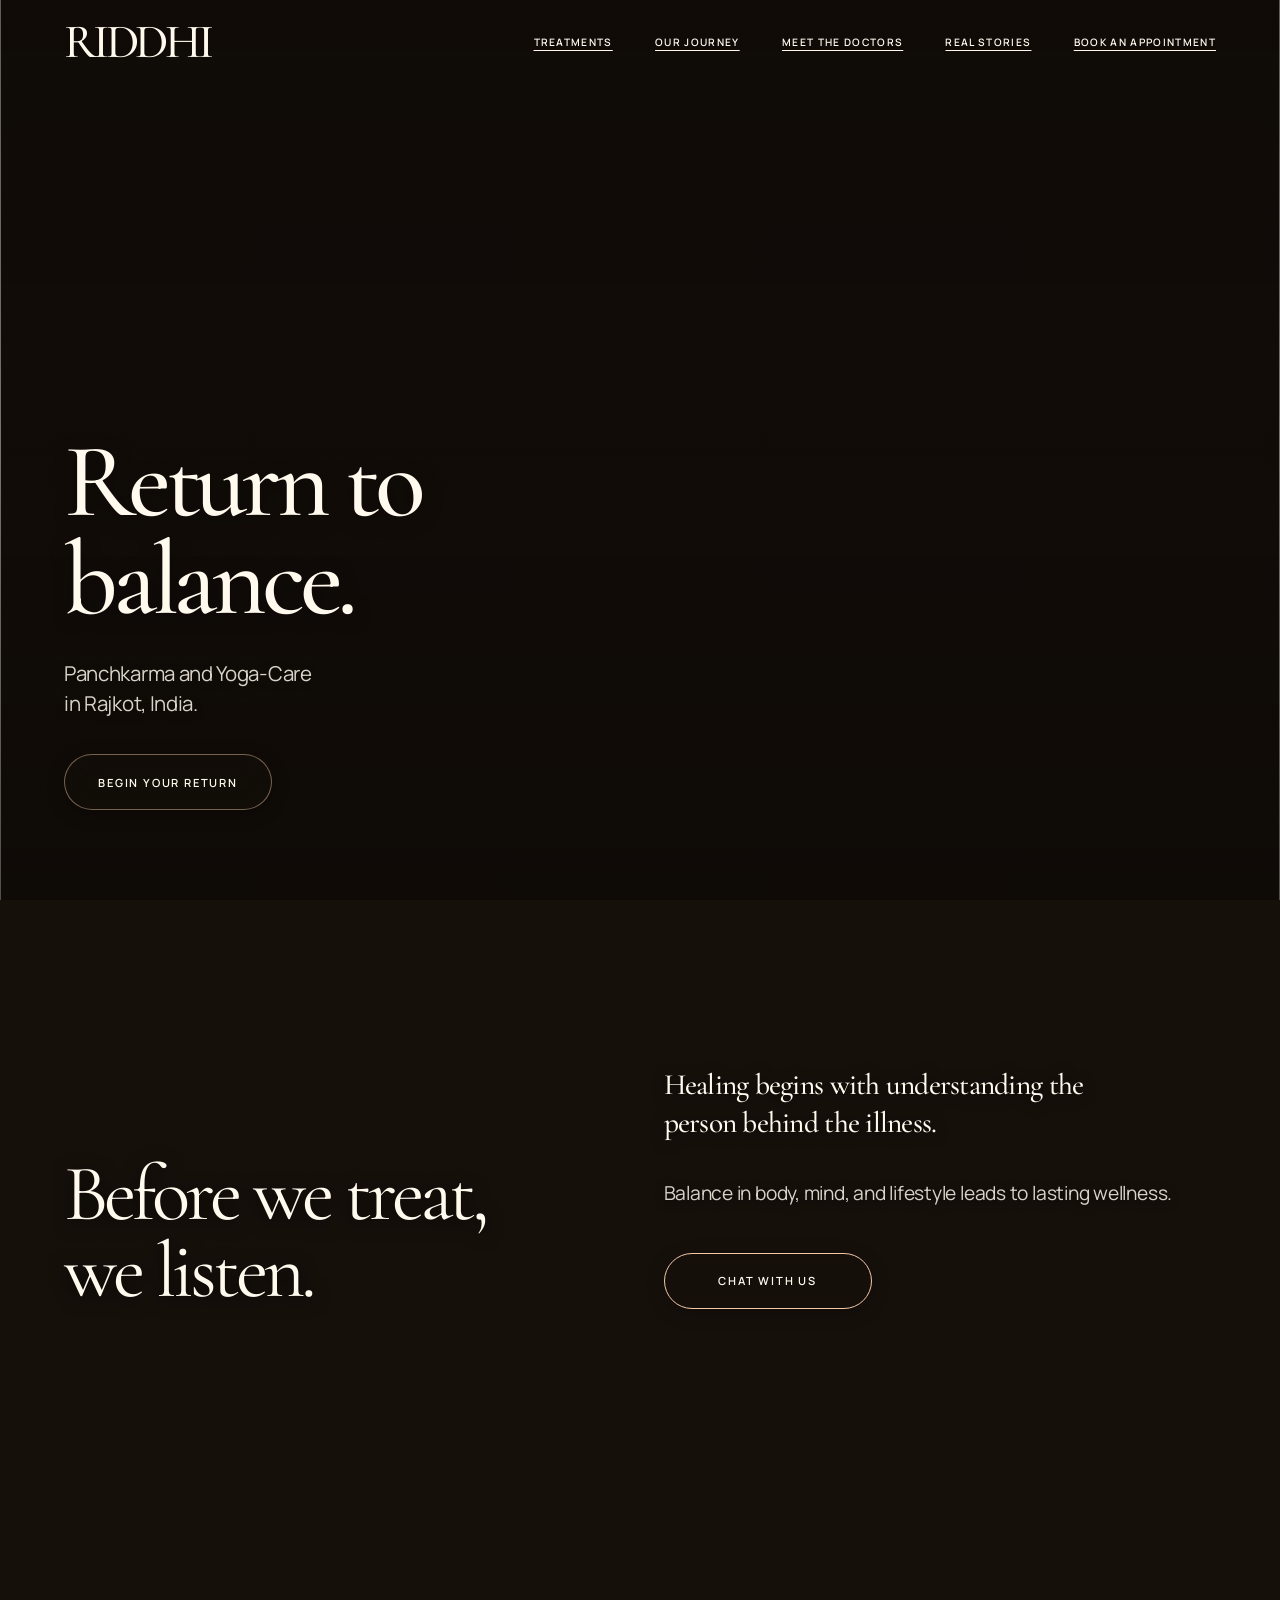
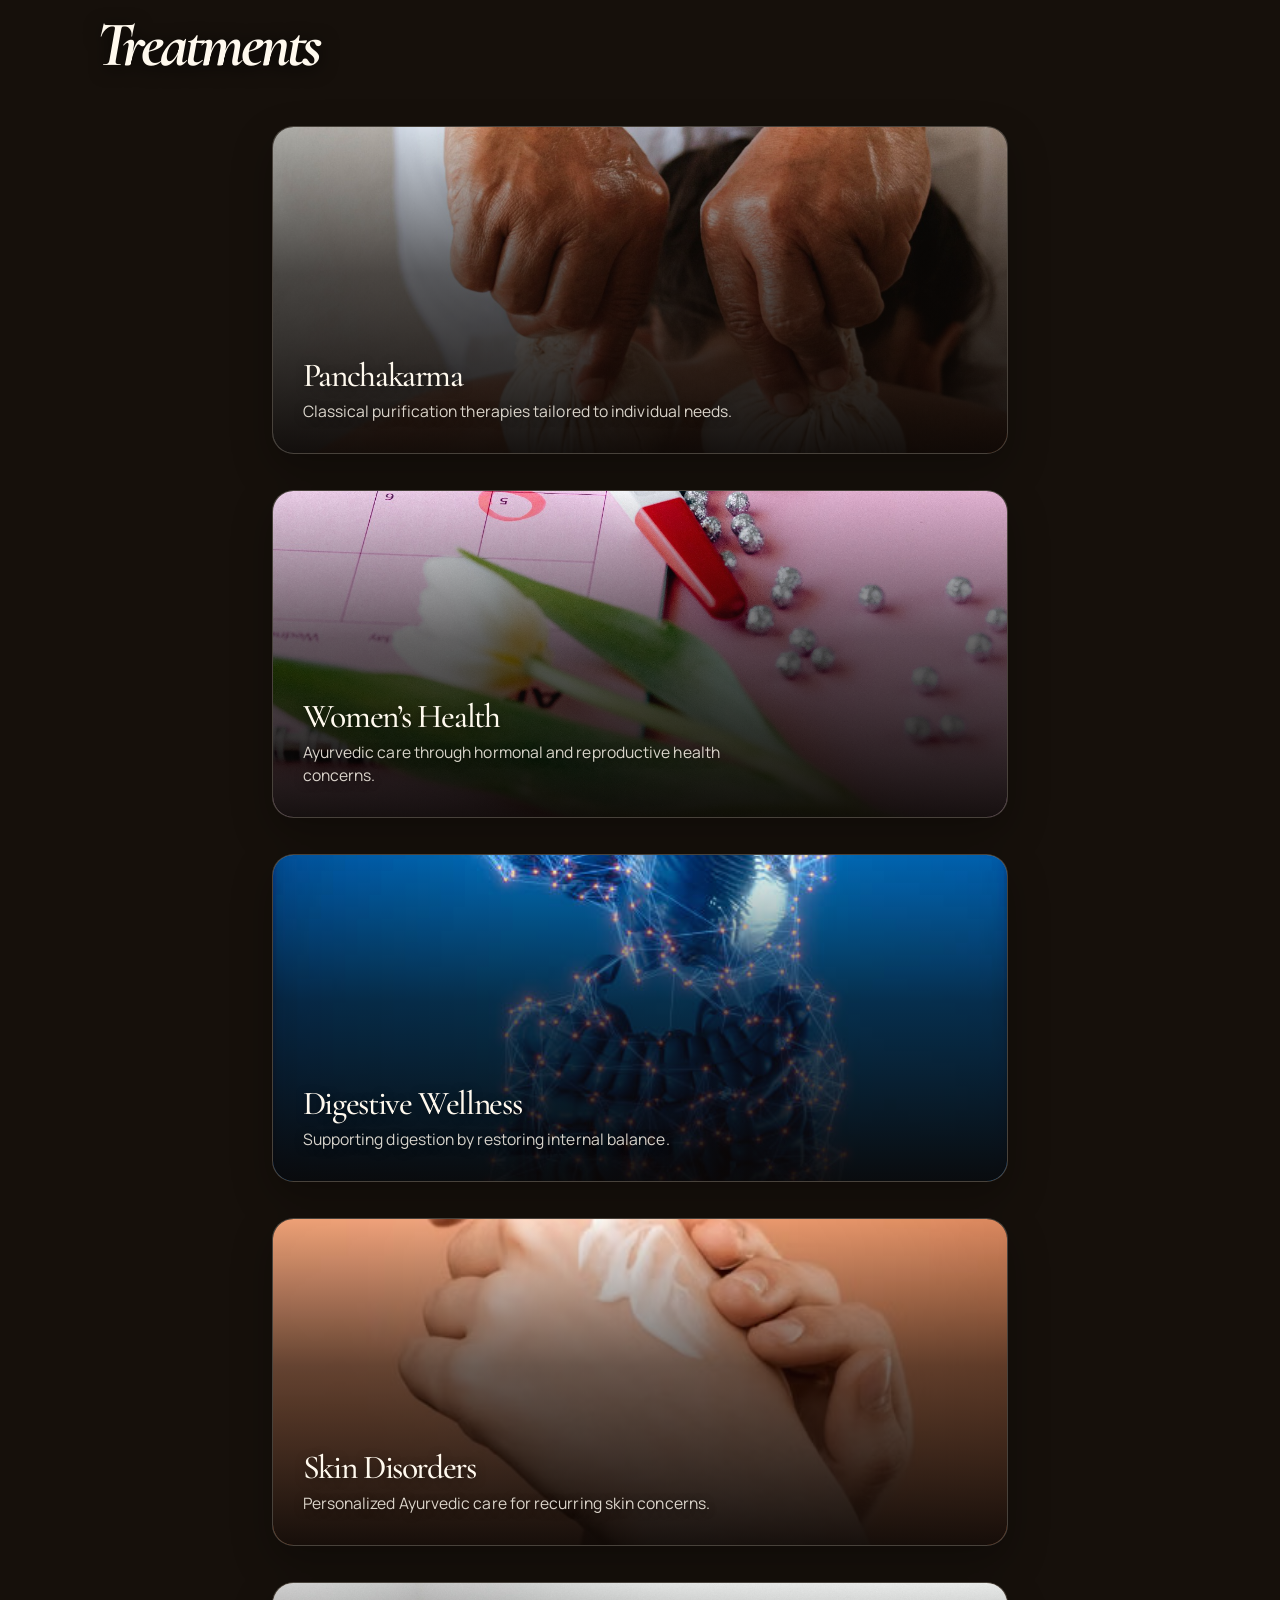
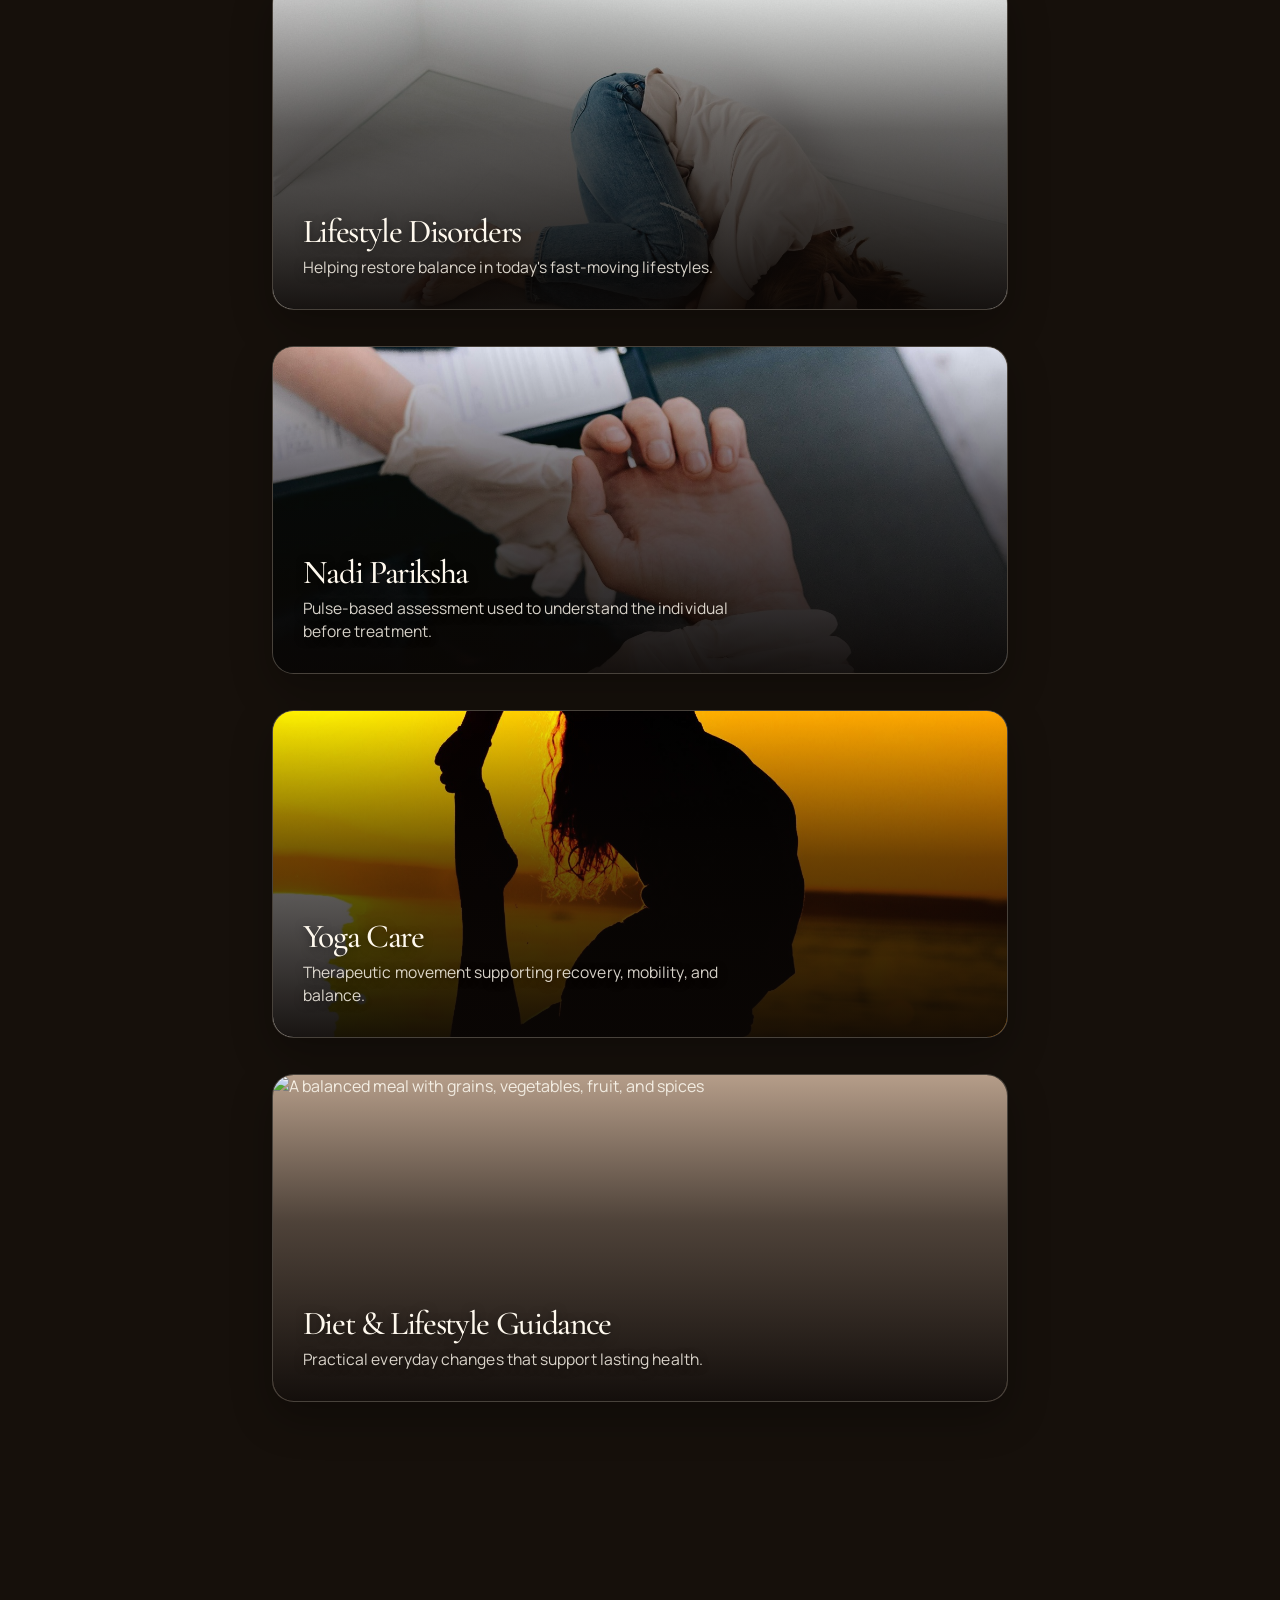
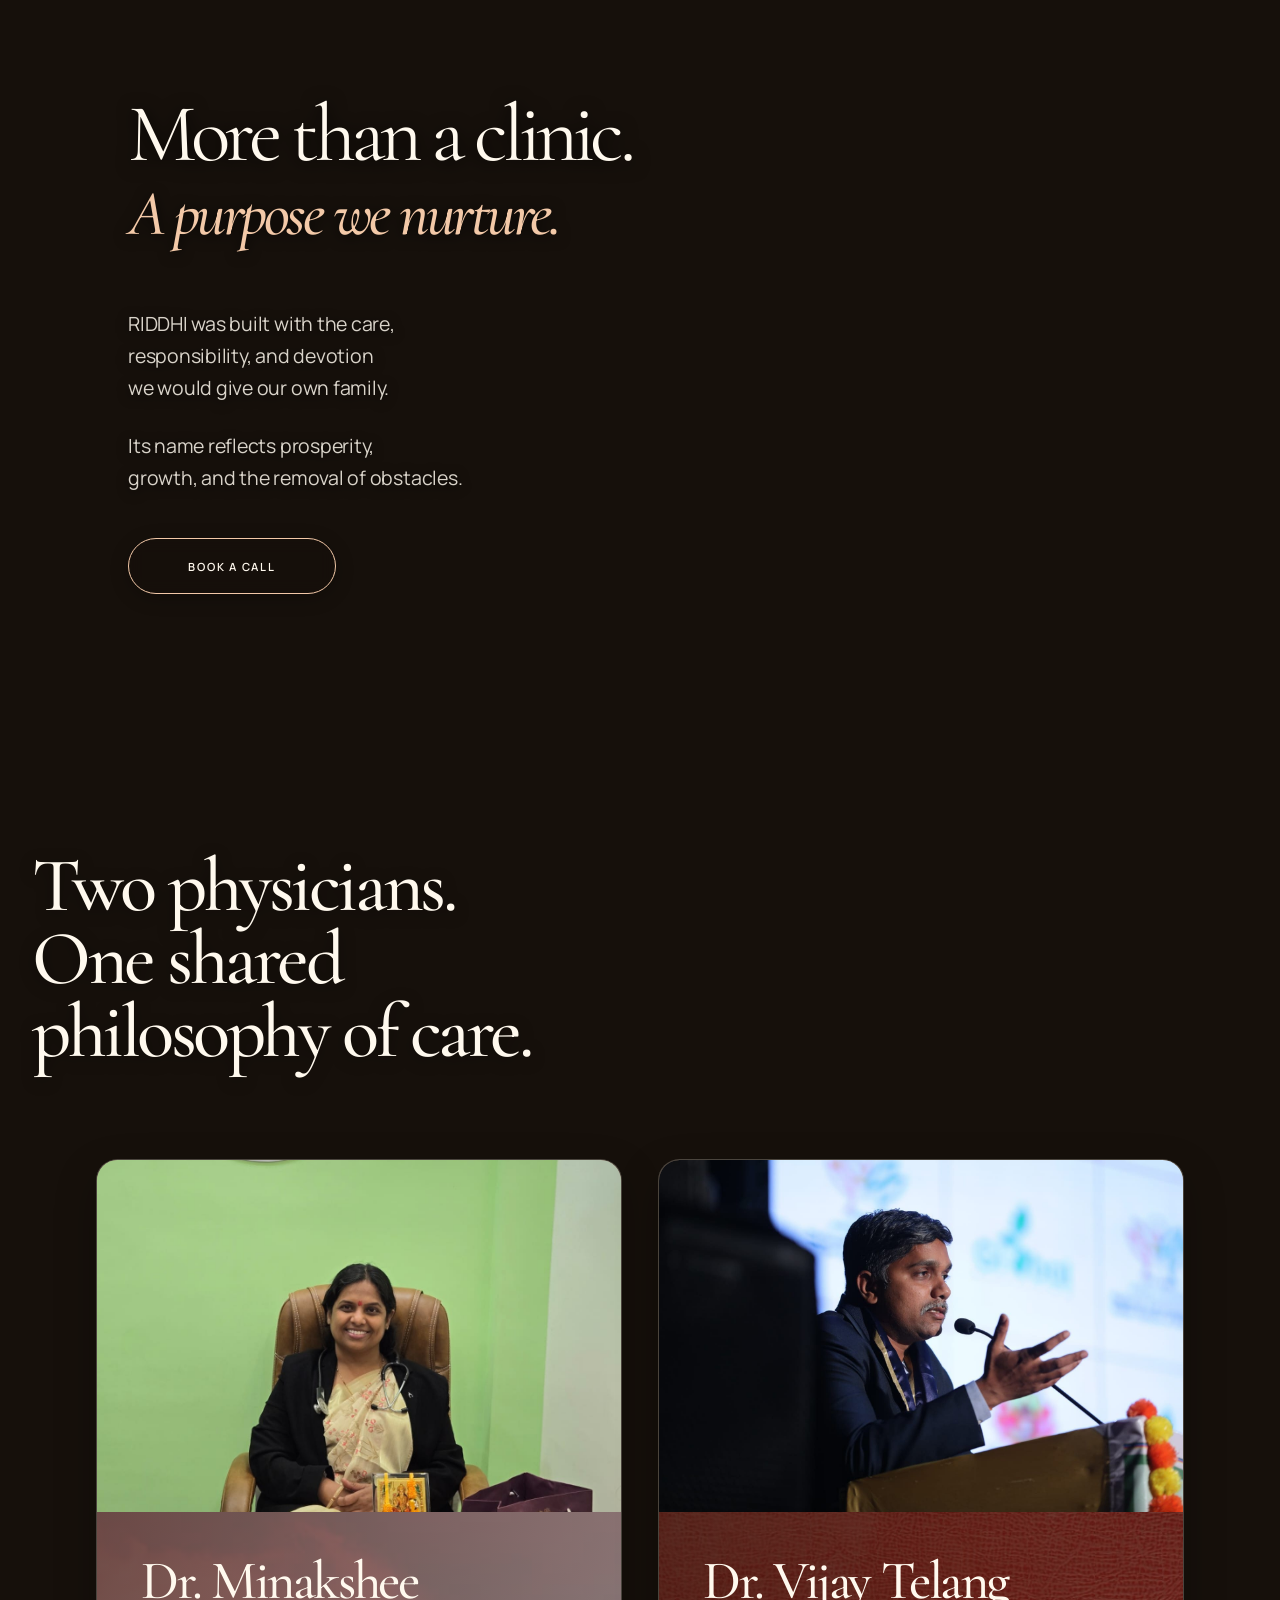
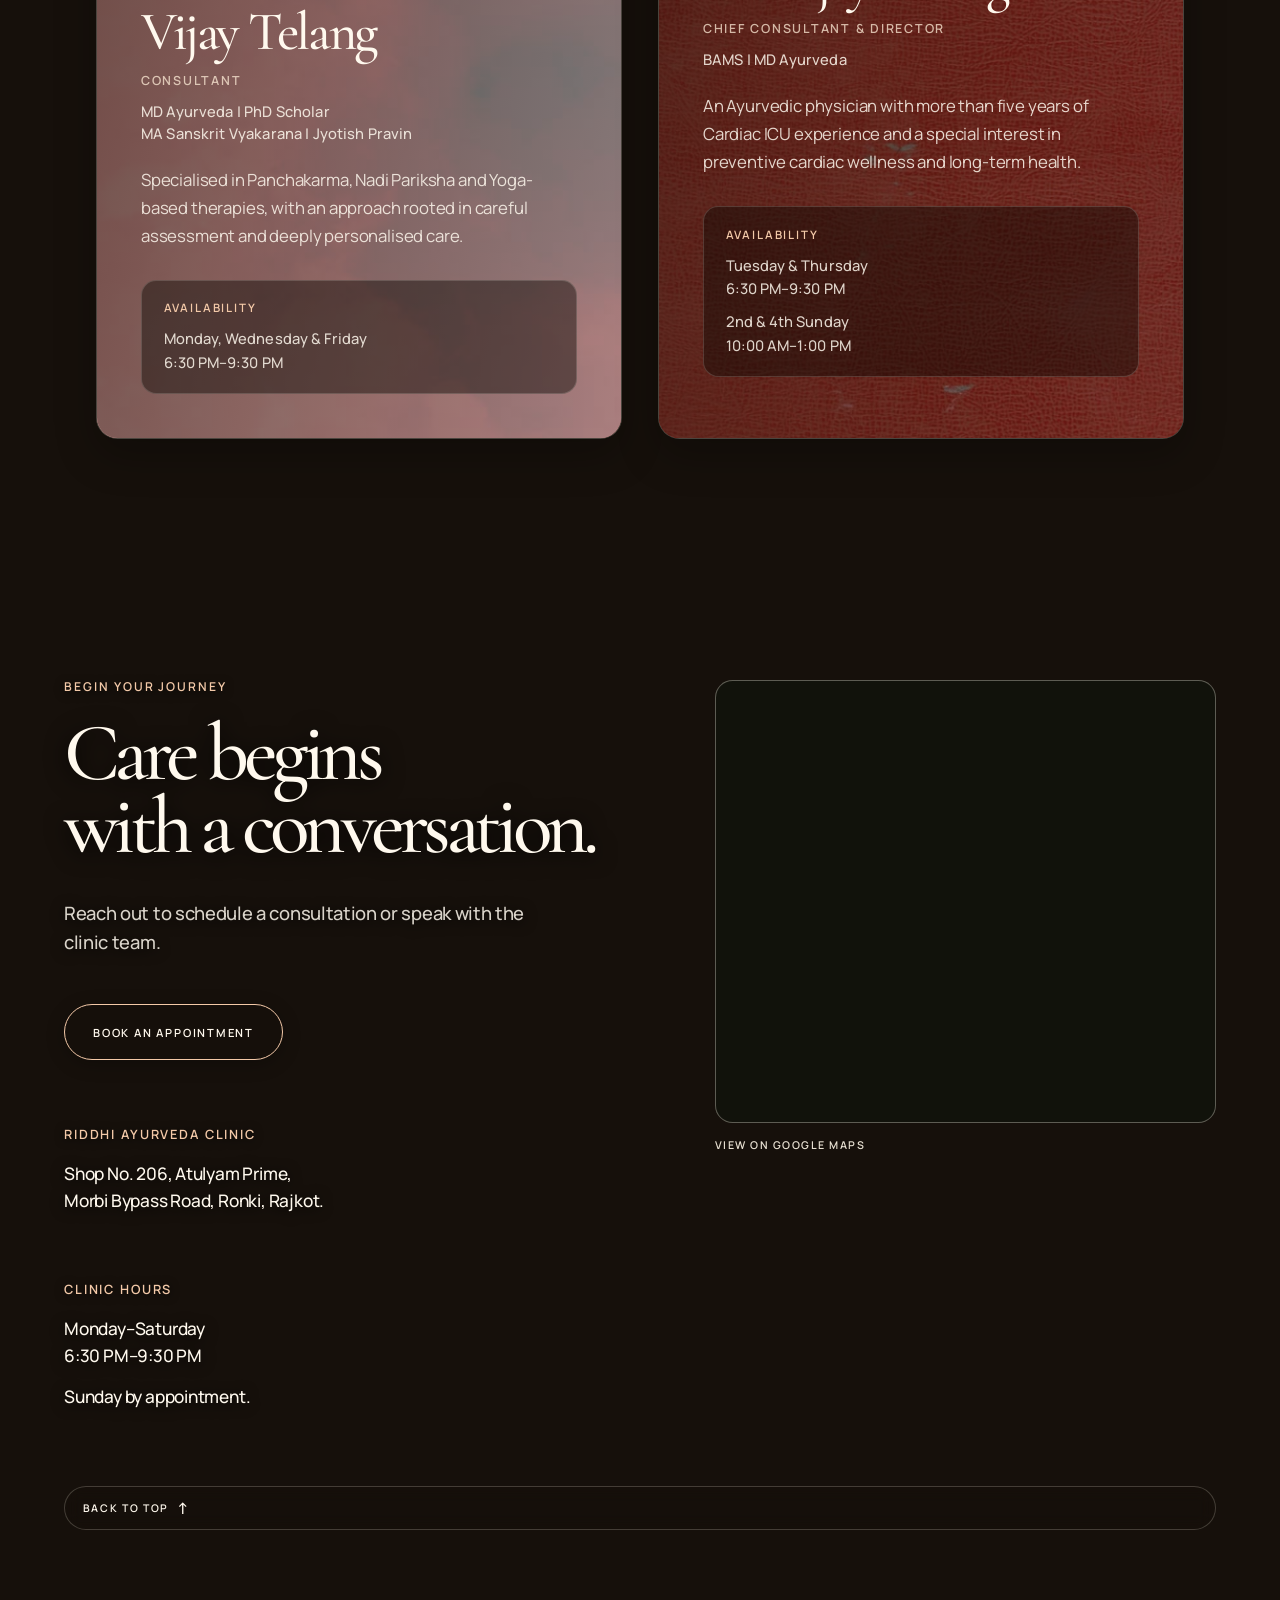
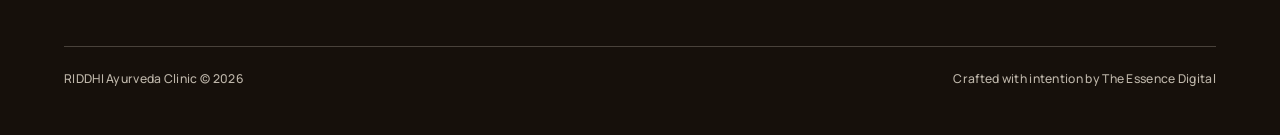
==== commit 3db4aedb: "changes in ui and layout" ====
--- a/index.html
+++ b/index.html
@@ -85,7 +85,6 @@
             <div class="philosophy-actions">
               <a class="primary-action philosophy-action" href="https://wa.me/918793219610" target="_blank" rel="noopener noreferrer">Chat with us</a>
             </div>
-            <a class="section-back-top section-back-top--ink" href="#top">Back to top <span aria-hidden="true">&uarr;</span></a>
           </div>
         </div>
       </section>
@@ -93,14 +92,6 @@
       <section id="treatments" class="care-section" aria-labelledby="care-title">
         <div class="care-section__header">
           <h2 id="care-title" class="care-section__title">Treatments</h2>
-          <div class="care-controls" aria-label="Care carousel controls">
-            <button class="care-control" type="button" data-care-previous aria-label="Show previous treatment">
-              <span aria-hidden="true">&larr;</span>
-            </button>
-            <button class="care-control" type="button" data-care-next aria-label="Show next treatment">
-              <span aria-hidden="true">&rarr;</span>
-            </button>
-          </div>
         </div>
 
         <div class="care-carousel" role="region" aria-roledescription="carousel" aria-label="Treatments" tabindex="0">
@@ -185,9 +176,6 @@
               </div>
             </article>
           </div>
-        </div>
-        <div class="care-section__back-top">
-          <a class="section-back-top section-back-top--ink" href="#top">Back to top <span aria-hidden="true">&uarr;</span></a>
         </div>
       </section>
 
@@ -204,7 +192,6 @@
             <div class="journey-actions">
               <a class="primary-action journey-action" href="https://wa.me/918793219610" target="_blank" rel="noopener noreferrer">Book a Call</a>
             </div>
-            <a class="section-back-top section-back-top--light" href="#top">Back to top <span aria-hidden="true">&uarr;</span></a>
           </div>
         </div>
       </section>
@@ -248,16 +235,10 @@
             </div>
           </article>
         </div>
-        <div class="doctors-back-top">
-          <a class="section-back-top section-back-top--ink" href="#top">Back to top <span aria-hidden="true">&uarr;</span></a>
-        </div>
       </section>
 
       <section id="stories" class="stories-section" aria-labelledby="stories-title">
         <h2 id="stories-title" class="sr-only">Real Stories</h2>
-        <div class="stories-section__inner">
-          <a class="section-back-top section-back-top--light" href="#top">Back to top <span aria-hidden="true">&uarr;</span></a>
-        </div>
       </section>
 
       <section id="contact" class="contact-section" aria-labelledby="contact-title">
--- a/styles.css
+++ b/styles.css
@@ -75,7 +75,12 @@
   z-index: 1;
   pointer-events: none;
   content: "";
-  background: rgb(16 11 8 / 0.32);
+  background: linear-gradient(
+    180deg,
+    rgba(12, 8, 5, 0.58) 0%,
+    rgba(12, 8, 5, 0.46) 50%,
+    rgba(12, 8, 5, 0.65) 100%
+  );
 }
 
 .fixed-bg-slide .bg-img {
@@ -112,7 +117,8 @@
 
 .fixed-bg-slide .contact-bg {
   object-position: center 48%;
-  filter: brightness(0.8) contrast(0.94) saturate(0.8) sepia(0.035);
+  filter: blur(8px) brightness(0.52) contrast(1.1) saturate(0.85);
+  transform: scale(1.05);
 }
 
 
@@ -426,17 +432,11 @@
   position: relative;
   isolation: isolate;
   display: flex;
-  min-height: 100vh;
-  min-height: 100svh;
-  min-height: 100dvh;
   overflow: hidden;
-  margin-top: -4.5rem;
-  padding: calc(clamp(5.5rem, 24vw, 6.9rem) + 4.5rem) var(--page-padding) clamp(7.5rem, 34vw, 9.4rem);
-  color: #14251c;
+  padding: clamp(3.5rem, 7vw, 5.5rem) var(--page-padding);
+  color: var(--ivory);
   background: transparent;
 }
-
-
 
 .philosophy-inner {
   display: flex;
@@ -449,13 +449,14 @@
 .philosophy-heading-group { max-width: 34rem; }
 
 .philosophy-eyebrow {
-  margin: 0 0 clamp(1.5rem, 6vw, 1.8rem);
+  margin: 0 0 clamp(1rem, 4vw, 1.4rem);
   color: var(--gold-accent);
   font-size: 0.72rem;
   font-weight: 600;
   letter-spacing: 0.18em;
   line-height: 1.25;
   text-transform: uppercase;
+  text-shadow: 0 1px 8px rgba(0, 0, 0, 0.9);
 }
 
 .philosophy-title {
@@ -466,13 +467,13 @@
   font-weight: 400;
   letter-spacing: -0.05em;
   line-height: 0.96;
-  text-shadow: 0 3px 16px rgba(0, 0, 0, 0.35);
+  text-shadow: 0 3px 18px rgba(0, 0, 0, 0.85);
 }
 
 .philosophy-body {
   max-width: 36rem;
-  margin-top: auto;
-  padding-top: clamp(4.5rem, 16vw, 6.5rem);
+  margin-top: clamp(2rem, 5vw, 3.5rem);
+  padding-top: 0;
 }
 
 .philosophy-body p {
@@ -487,68 +488,147 @@
   font-weight: 500;
   letter-spacing: -0.025em;
   line-height: 1.28;
-  text-shadow: 0 2px 10px rgba(0, 0, 0, 0.3);
+  text-shadow: 0 2px 14px rgba(0, 0, 0, 0.85);
 }
 
 .philosophy-body .philosophy-closing {
   max-width: 33rem;
-  margin-top: clamp(2.25rem, 9vw, 3.25rem);
+  margin-top: clamp(1.5rem, 5vw, 2.25rem);
   color: var(--ivory-muted);
   font-family: var(--sans);
-  font-size: clamp(1.08rem, 4vw, 1.25rem);
+  font-size: clamp(1.02rem, 3.5vw, 1.2rem);
   font-weight: 400;
   letter-spacing: -0.012em;
-  line-height: 1.68;
+  line-height: 1.62;
+  text-shadow: 0 2px 10px rgba(0, 0, 0, 0.8);
 }
 
 .philosophy-actions {
   display: flex;
   flex-wrap: wrap;
-  margin-top: clamp(2.75rem, 12vw, 3.5rem);
+  margin-top: clamp(2rem, 6vw, 2.75rem);
 }
 
 .philosophy-action {
-  color: #13251c;
-  border-color: currentColor;
-  background: rgb(246 240 228 / 0.13);
+  color: var(--ivory);
+  border-color: var(--gold-accent);
+  background: rgba(22, 16, 11, 0.55);
+  backdrop-filter: blur(8px);
 }
 
 .philosophy-action:hover,
 .philosophy-action:focus-visible {
-  color: #13251c;
-  background: rgb(246 240 228 / 0.32);
+  color: var(--ink);
+  background: var(--gold-accent);
 }
 
 .philosophy-body .section-back-top { margin-top: clamp(2rem, 8vw, 2.75rem); }
 
 @media (max-width: 47.9375rem) {
   :root {
-    --page-padding: clamp(1.5rem, 6vw, 1.75rem);
-    --header-height: 5.375rem;
+    --page-padding: clamp(1.25rem, 4.5vw, 1.65rem);
+    --header-height: 4.5rem;
   }
 
   .hero__content {
-    padding-bottom: max(5.8rem, 12svh, env(safe-area-inset-bottom));
+    padding-bottom: max(3.5rem, 8svh, env(safe-area-inset-bottom));
   }
 
   .eyebrow {
-    margin-bottom: 0.72rem;
+    margin-bottom: 0.5rem;
+    font-size: 0.68rem;
+    letter-spacing: 0.16em;
   }
 
   h1 {
-    font-size: clamp(3.25rem, 14.4vw, 4.45rem);
-    line-height: 0.92;
+    font-size: clamp(2.4rem, 8.5vw, 3.2rem);
+    line-height: 1.02;
   }
 
   .hero__statement {
-    max-width: 19rem;
-    margin-top: 1.8rem;
-    font-weight: 500;
-    line-height: 1.42;
+    max-width: 22rem;
+    margin-top: 1.1rem;
+    font-size: clamp(1rem, 3.8vw, 1.15rem);
+    line-height: 1.45;
   }
 
   .hero__actions {
-    margin-top: 2rem;
+    margin-top: 1.75rem;
+  }
+
+  .primary-action {
+    min-width: 11.5rem;
+    min-height: 3.15rem;
+    padding: 0.75rem 1.35rem;
+    font-size: 0.66rem;
+  }
+
+  .philosophy-section,
+  .journey-section,
+  .contact-section {
+    padding-top: calc(3.5rem + 4.5rem);
+    padding-bottom: 3.5rem;
+  }
+
+  .philosophy-title,
+  .care-section__title,
+  .journey-title,
+  .doctors-title,
+  .contact-title {
+    font-size: clamp(2.1rem, 7.5vw, 2.85rem) !important;
+    line-height: 1.02 !important;
+  }
+
+  .philosophy-body {
+    padding-top: 3rem;
+  }
+
+  .philosophy-support {
+    font-size: clamp(1.3rem, 4.8vw, 1.6rem);
+    line-height: 1.35;
+  }
+
+  .philosophy-body .philosophy-closing {
+    margin-top: 1.5rem;
+    font-size: 0.98rem;
+    line-height: 1.55;
+  }
+
+  .doctor-card {
+    border-radius: 1.15rem;
+  }
+
+  .doctor-photo {
+    height: clamp(13rem, 42vw, 16rem);
+  }
+
+  .doctor-description {
+    padding: 1.35rem 1.25rem 1.5rem;
+  }
+
+  .doctor-name {
+    font-size: clamp(1.75rem, 6vw, 2.25rem);
+  }
+
+  .doctor-role {
+    margin-top: 0.5rem;
+    font-size: 0.72rem;
+  }
+
+  .doctor-credentials {
+    font-size: 0.85rem;
+  }
+
+  .doctor-bio {
+    margin-top: 1rem;
+    font-size: 0.94rem;
+    line-height: 1.55;
+  }
+
+  .doctor-availability {
+    margin-top: 1.35rem;
+    padding: 0.85rem 1.1rem;
+    font-size: 0.86rem;
   }
 }
 
@@ -642,9 +722,8 @@
   position: relative;
   isolation: isolate;
   overflow: hidden;
-  margin-top: -4.5rem;
-  padding: calc(clamp(5.75rem, 18vw, 9rem) + 4.5rem) 0 clamp(5.5rem, 15vw, 8rem);
-  color: #14251c;
+  padding: clamp(3.5rem, 7vw, 5.5rem) 0;
+  color: var(--ivory);
 }
 
 .care-section::before {
@@ -656,19 +735,20 @@
   align-items: center;
   justify-content: space-between;
   gap: 1.5rem;
-  margin: 0 auto clamp(2.5rem, 8vw, 4rem);
-  padding: 0 9vw;
+  margin: 0 auto clamp(2rem, 5vw, 3.25rem);
+  padding: 0 var(--page-padding);
 }
 
 .care-section__title {
   margin: 0;
-  color: #16251a;
+  color: var(--ivory);
   font-family: var(--serif);
   font-size: clamp(2.75rem, 12.8vw, 3.625rem);
   font-style: italic;
   font-weight: 700;
   letter-spacing: -0.055em;
   line-height: 0.96;
+  text-shadow: 0 3px 18px rgba(0, 0, 0, 0.85);
 }
 
 .care-controls {
@@ -713,44 +793,43 @@
 .care-carousel { outline: none; }
 
 .care-track {
-  display: flex;
-  gap: 0.65rem;
-  overflow-x: auto;
-  padding: 0 9vw 0.7rem;
-  scrollbar-width: none;
-  scroll-behavior: auto;
-  scroll-padding-inline: 9vw;
-  scroll-snap-type: x mandatory;
-  overscroll-behavior-x: contain;
-  -ms-overflow-style: none;
-  touch-action: pan-y;
-}
-
-.care-track::-webkit-scrollbar { display: none; }
-
-.care-track.is-dragging {
-  cursor: grabbing;
-  scroll-snap-type: none;
-}
-
-.care-track.is-animating { scroll-snap-type: none; }
+  display: grid;
+  grid-template-columns: 1fr;
+  gap: clamp(1.25rem, 3.5vw, 2.25rem);
+  width: min(100%, 54rem);
+  margin: 0 auto;
+  padding: 0 var(--page-padding);
+  overflow: visible;
+}
 
 .care-card {
-  display: grid;
-  flex: 0 0 min(82vw, 21.25rem);
-  grid-template-rows: 7fr 3fr;
-  height: clamp(28rem, 117vw, 32.5rem);
+  position: relative;
+  display: flex;
+  flex-direction: column;
+  height: clamp(16.5rem, 30vw, 20.5rem);
   overflow: hidden;
-  border: 1px solid rgb(255 252 242 / 0.55);
+  border: 1px solid rgb(255 248 233 / 0.22);
   border-radius: 1.35rem;
-  scroll-snap-align: center;
-  scroll-snap-stop: always;
-  background: rgb(255 250 240 / 0.78);
-  box-shadow: 0 1.15rem 2.6rem rgb(45 35 12 / 0.12);
-  user-select: none;
-}
-
-.care-card__media { min-height: 0; overflow: hidden; background: #d4c7b1; }
+  background: #140e0a;
+  box-shadow: 0 1rem 2.5rem rgb(0 0 0 / 0.28);
+  transition: transform 320ms cubic-bezier(0.4, 0, 0.2, 1), box-shadow 320ms cubic-bezier(0.4, 0, 0.2, 1), border-color 320ms ease;
+}
+
+.care-card:hover {
+  transform: translateY(-5px);
+  border-color: rgb(255 248 233 / 0.45);
+  box-shadow: 0 1.5rem 3.25rem rgb(0 0 0 / 0.42);
+}
+
+.care-card__media {
+  position: absolute;
+  inset: 0;
+  z-index: 1;
+  width: 100%;
+  height: 100%;
+  overflow: hidden;
+  background: #b59d89;
+}
 
 .care-card__media img {
   display: block;
@@ -758,6 +837,11 @@
   height: 100%;
   object-fit: cover;
   object-position: center;
+  transition: transform 500ms ease;
+}
+
+.care-card:hover .care-card__media img {
+  transform: scale(1.05);
 }
 
 .care-card:nth-child(3) .care-card__media img { object-position: 50% 40%; }
@@ -767,42 +851,37 @@
 .care-card:nth-child(8) .care-card__media img { object-position: 50% 43%; }
 
 .care-card__body {
+  position: relative;
+  z-index: 2;
   display: flex;
   flex-direction: column;
-  align-items: flex-start;
-  min-height: 0;
-  padding: clamp(1.15rem, 4vw, 1.55rem) clamp(1.15rem, 4.5vw, 1.7rem) clamp(1.05rem, 4vw, 1.35rem);
-  background: rgb(250 243 230 / 0.92);
-}
-
-.care-card:nth-child(1) .care-card__body { background: #e8ded2; }
-.care-card:nth-child(2) .care-card__body { background: #f3dde8; }
-.care-card:nth-child(3) .care-card__body { background: #dceaf2; }
-.care-card:nth-child(4) .care-card__body { background: #f3d7c6; }
-.care-card:nth-child(5) .care-card__body { background: #e8e6e1; }
-.care-card:nth-child(6) .care-card__body { background: #e5e0d7; }
-.care-card:nth-child(7) .care-card__body { background: #f3d8a8; }
-.care-card:nth-child(8) .care-card__body { background: #e4e8cf; }
+  justify-content: flex-end;
+  height: 100%;
+  padding: clamp(1.25rem, 3.5vw, 1.85rem);
+  background: linear-gradient(to top, rgb(10 6 4 / 0.94) 0%, rgb(10 6 4 / 0.6) 55%, rgb(10 6 4 / 0) 100%);
+}
 
 .care-card__body h3 {
   margin: 0;
-  color: #172219;
+  color: var(--ivory);
   font-family: var(--serif);
-  font-size: clamp(1.85rem, 7.5vw, 2.45rem);
-  font-weight: 600;
+  font-size: clamp(1.45rem, 4vw, 2.1rem);
+  font-weight: 500;
   letter-spacing: -0.04em;
-  line-height: 0.9;
+  line-height: 0.95;
+  text-shadow: 0 2px 10px rgb(0 0 0 / 0.5);
 }
 
 .care-card__body p {
-  max-width: 27rem;
-  margin: 0.82rem 0 0;
-  color: #354238;
+  max-width: 28rem;
+  margin: 0.5rem 0 0;
+  color: var(--ivory-muted);
   font-family: var(--sans);
-  font-size: clamp(0.78rem, 3vw, 0.93rem);
-  font-weight: 500;
-  letter-spacing: 0.012em;
-  line-height: 1.55;
+  font-size: clamp(0.86rem, 1.8vw, 0.98rem);
+  font-weight: 400;
+  letter-spacing: 0.005em;
+  line-height: 1.48;
+  text-shadow: 0 2px 8px rgb(0 0 0 / 0.5);
 }
 
 @media (min-width: 48rem) {
@@ -812,51 +891,19 @@
     padding-top: calc(clamp(7rem, 11vw, 10rem) + 6rem);
   }
 
-  .care-section::before {
-    background-position: center, center 58%;
-    mask-image: linear-gradient(to bottom, transparent 0, #000 6rem, #000 100%);
-    -webkit-mask-image: linear-gradient(to bottom, transparent 0, #000 6rem, #000 100%);
-  }
-
   .care-section__header,
   .care-carousel {
-    width: min(calc(100% - (var(--page-padding) * 2)), 43rem);
+    width: min(100%, 76rem);
     margin-right: auto;
-    margin-left: max(var(--page-padding), calc((100% - 76rem) / 2));
-    padding-right: 0;
-    padding-left: 0;
-  }
-
-  .care-section__back-top {
-    width: min(calc(100% - (var(--page-padding) * 2)), 43rem);
-    margin-right: auto;
-    margin-left: max(var(--page-padding), calc((100% - 76rem) / 2));
-    padding: 0;
-  }
-
-  .care-section__header { margin-bottom: clamp(3.25rem, 5vw, 4.5rem); }
+    margin-left: auto;
+  }
+
+  .care-section__header { margin-bottom: clamp(2.5rem, 4vw, 3.5rem); }
 
   .care-section__title {
     font-size: clamp(3.625rem, 5vw, 5.25rem);
     line-height: 0.92;
   }
-
-  .care-controls { display: flex; }
-
-  .care-track {
-    padding: 0 0 0.7rem;
-    scroll-padding-inline: 0;
-  }
-
-  .care-card {
-    flex-basis: calc(100% - 13%);
-    height: clamp(32rem, 52vw, 38rem);
-    scroll-snap-align: start;
-  }
-
-  .care-card__body { padding: 1.65rem 1.8rem 1.45rem; }
-
-  .care-card__body p { font-size: 0.95rem; }
 }
 
 .care-section__back-top {
@@ -869,13 +916,10 @@
   position: relative;
   isolation: isolate;
   display: flex;
-  min-height: 100vh;
-  min-height: 100svh;
-  min-height: 100dvh;
   overflow: hidden;
-  margin-top: -4.5rem;
-  padding: calc(clamp(8rem, 20vw, 10rem) + 4.5rem) var(--page-padding) clamp(6rem, 15vw, 8.5rem);
-  color: #fff4e3;
+  padding: clamp(3.5rem, 7vw, 5.5rem) var(--page-padding);
+  color: var(--ivory);
+  background: transparent;
 }
 
 .journey-section::before,
@@ -886,63 +930,70 @@
 .journey-inner {
   position: relative;
   z-index: 1;
-  width: min(100%, 43rem);
-  margin: auto auto 0;
-}
-
-.journey-content { max-width: 34rem; }
+  width: min(100%, 76rem);
+  margin: 0 auto;
+}
+
+.journey-content {
+  max-width: 36rem;
+}
 
 .journey-title {
   margin: 0;
-  color: #fff4e3;
+  color: var(--ivory);
   font-family: var(--serif);
-  font-size: clamp(3.3rem, 14.3vw, 4.85rem);
-  font-weight: 500;
-  letter-spacing: -0.068em;
-  line-height: 0.9;
+  font-size: clamp(3.1rem, 13vw, 4.8rem);
+  font-weight: 400;
+  letter-spacing: -0.06em;
+  line-height: 0.94;
+  text-shadow: 0 3px 18px rgba(0, 0, 0, 0.85);
 }
 
 .journey-title span {
   display: block;
   margin-top: 0.16em;
-  color: #f3c9a8;
+  color: var(--gold-accent);
   font-size: 0.78em;
   font-style: italic;
   font-weight: 500;
   letter-spacing: -0.055em;
+  text-shadow: 0 2px 14px rgba(0, 0, 0, 0.8);
 }
 
 .journey-story {
-  max-width: 31rem;
-  margin-top: clamp(2.5rem, 10vw, 3.5rem);
-  color: #fff0dd;
+  max-width: 32rem;
+  margin-top: clamp(1.75rem, 6vw, 2.5rem);
+  color: var(--ivory-muted);
   font-family: var(--sans);
-  font-size: clamp(1rem, 4.3vw, 1.15rem);
-  font-weight: 500;
-  letter-spacing: -0.014em;
-  line-height: 1.6;
+  font-size: clamp(1.04rem, 4vw, 1.22rem);
+  font-weight: 400;
+  letter-spacing: -0.012em;
+  line-height: 1.65;
+  text-shadow: 0 2px 12px rgba(0, 0, 0, 0.8);
 }
 
 .journey-story p { margin: 0; }
 
-.journey-story p + p { margin-top: clamp(1.4rem, 5vw, 2rem); }
+.journey-story p + p { margin-top: clamp(1.2rem, 4vw, 1.6rem); }
 
 .journey-actions {
   display: flex;
   flex-wrap: wrap;
-  margin-top: clamp(2.5rem, 10vw, 3.5rem);
+  margin-top: clamp(2rem, 6vw, 2.75rem);
 }
 
 .journey-action {
   width: auto;
-  color: #fff4e3;
-  background: rgb(255 244 227 / 0.08);
+  color: var(--ivory);
+  border-color: var(--gold-accent);
+  background: rgba(22, 16, 11, 0.55);
+  backdrop-filter: blur(8px);
 }
 
 .journey-action:hover,
 .journey-action:focus-visible {
-  color: #4b281c;
-  background: #fff4e3;
+  color: var(--ink);
+  background: var(--gold-accent);
 }
 
 .journey-content .section-back-top { margin-top: clamp(2rem, 8vw, 2.75rem); }
@@ -950,34 +1001,35 @@
 .doctors-section {
   position: relative;
   isolation: isolate;
-  margin-top: -4.5rem;
-  padding: calc(clamp(5.5rem, 16vw, 8.5rem) + 4.5rem) 0 0;
-  color: #193026;
+  padding: clamp(3.5rem, 7vw, 5.5rem) 0;
+  color: var(--ivory);
   background: transparent;
 }
 
 .doctors-intro {
   width: min(100%, 76rem);
-  margin: 0 auto clamp(3.25rem, 11vw, 5.5rem);
+  margin: 0 auto clamp(2rem, 6vw, 3.5rem);
   padding: 0 var(--page-padding);
 }
 
 .doctors-eyebrow {
-  margin: 0 0 1.1rem;
-  color: rgb(28 53 42 / 0.7);
+  margin: 0 0 0.8rem;
+  color: var(--gold-accent);
   font: 600 clamp(0.66rem, 2.4vw, 0.76rem)/1.2 var(--sans);
   letter-spacing: 0.16em;
+  text-shadow: 0 1px 8px rgba(0, 0, 0, 0.9);
 }
 
 .doctors-title {
-  max-width: 12ch;
+  max-width: 14ch;
   margin: 0;
-  color: #173026;
+  color: var(--ivory);
   font-family: var(--serif);
   font-size: clamp(3.1rem, 13.2vw, 4.9rem);
   font-weight: 600;
   letter-spacing: -0.065em;
   line-height: 0.9;
+  text-shadow: 0 3px 18px rgba(0, 0, 0, 0.85);
 }
 
 .doctors-spread {
@@ -1136,29 +1188,15 @@
 }
 
 .stories-section {
-  position: relative;
-  isolation: isolate;
-  display: flex;
-  min-height: clamp(12rem, 48vw, 17rem);
-  margin-top: -4.5rem;
-  padding: calc(clamp(4.5rem, 15vw, 6rem) + 4.5rem) var(--page-padding) clamp(3.5rem, 12vw, 5rem);
-  background: transparent;
-}
-
-.stories-section__inner {
-  display: flex;
-  align-items: flex-end;
-  width: min(100%, 76rem);
-  margin: 0 auto;
+  display: none;
 }
 
 .contact-section {
   position: relative;
   isolation: isolate;
   overflow: hidden;
-  margin-top: -4.5rem;
-  padding: calc(clamp(6rem, 27vw, 8rem) + 4.5rem) var(--page-padding) 0;
-  color: #fff7e8;
+  padding: clamp(3.5rem, 7vw, 5.5rem) var(--page-padding);
+  color: var(--ivory);
   background: transparent;
 }
 
@@ -1175,31 +1213,36 @@
   margin: 0 auto;
 }
 
-.contact-content { max-width: 37rem; }
+.contact-content {
+  max-width: 37rem;
+}
 
 .contact-eyebrow {
-  margin: 0 0 clamp(1.25rem, 5vw, 1.6rem);
-  color: rgb(255 247 232 / 0.82);
+  margin: 0 0 clamp(1rem, 4vw, 1.4rem);
+  color: var(--gold-accent);
   font: 600 clamp(0.66rem, 2.65vw, 0.76rem)/1.2 var(--sans);
   letter-spacing: 0.16em;
+  text-shadow: 0 2px 10px rgba(0, 0, 0, 0.95);
 }
 
 .contact-title {
   margin: 0;
-  color: #fff8e9;
+  color: var(--ivory);
   font-family: var(--serif);
   font-size: clamp(3.25rem, 14.2vw, 5rem);
   font-weight: 500;
   letter-spacing: -0.07em;
   line-height: 0.89;
+  text-shadow: 0 3px 22px rgba(0, 0, 0, 0.95);
 }
 
 .contact-support {
   max-width: 29rem;
   margin: clamp(1.6rem, 7vw, 2.25rem) 0 0;
-  color: rgb(255 247 232 / 0.92);
+  color: var(--ivory-muted);
   font: 500 clamp(1rem, 4.25vw, 1.15rem)/1.55 var(--sans);
   letter-spacing: -0.017em;
+  text-shadow: 0 2px 14px rgba(0, 0, 0, 0.95);
 }
 
 .contact-actions {
@@ -1213,14 +1256,16 @@
 .contact-primary {
   width: min(100%, 20rem);
   min-height: 3.5rem;
-  color: #fff8e9;
-  background: rgb(255 248 233 / 0.035);
+  color: var(--ivory);
+  border-color: var(--gold-accent);
+  background: rgba(22, 16, 11, 0.65);
+  backdrop-filter: blur(8px);
 }
 
 .contact-primary:hover,
 .contact-primary:focus-visible {
-  color: #1b2b1c;
-  background: #fff8e9;
+  color: var(--ink);
+  background: var(--gold-accent);
 }
 
 .contact-secondary {
@@ -1240,10 +1285,11 @@
 .contact-address,
 .contact-hours {
   margin: 0;
-  color: rgb(255 247 232 / 0.9);
+  color: var(--ivory);
   font: 500 clamp(0.94rem, 3.9vw, 1.08rem)/1.6 var(--sans);
   font-style: normal;
   letter-spacing: -0.012em;
+  text-shadow: 0 2px 14px rgba(0, 0, 0, 0.95);
 }
 
 .contact-address p,
@@ -1255,11 +1301,12 @@
 
 .contact-details__label {
   margin-bottom: 0.95rem !important;
-  color: #fff8e9;
+  color: var(--gold-accent);
   font-size: 0.74em;
   font-weight: 600;
   letter-spacing: 0.145em;
   text-transform: uppercase;
+  text-shadow: 0 1px 10px rgba(0, 0, 0, 0.95);
 }
 
 .contact-map-column { margin-top: clamp(2.25rem, 9vw, 3.25rem); }
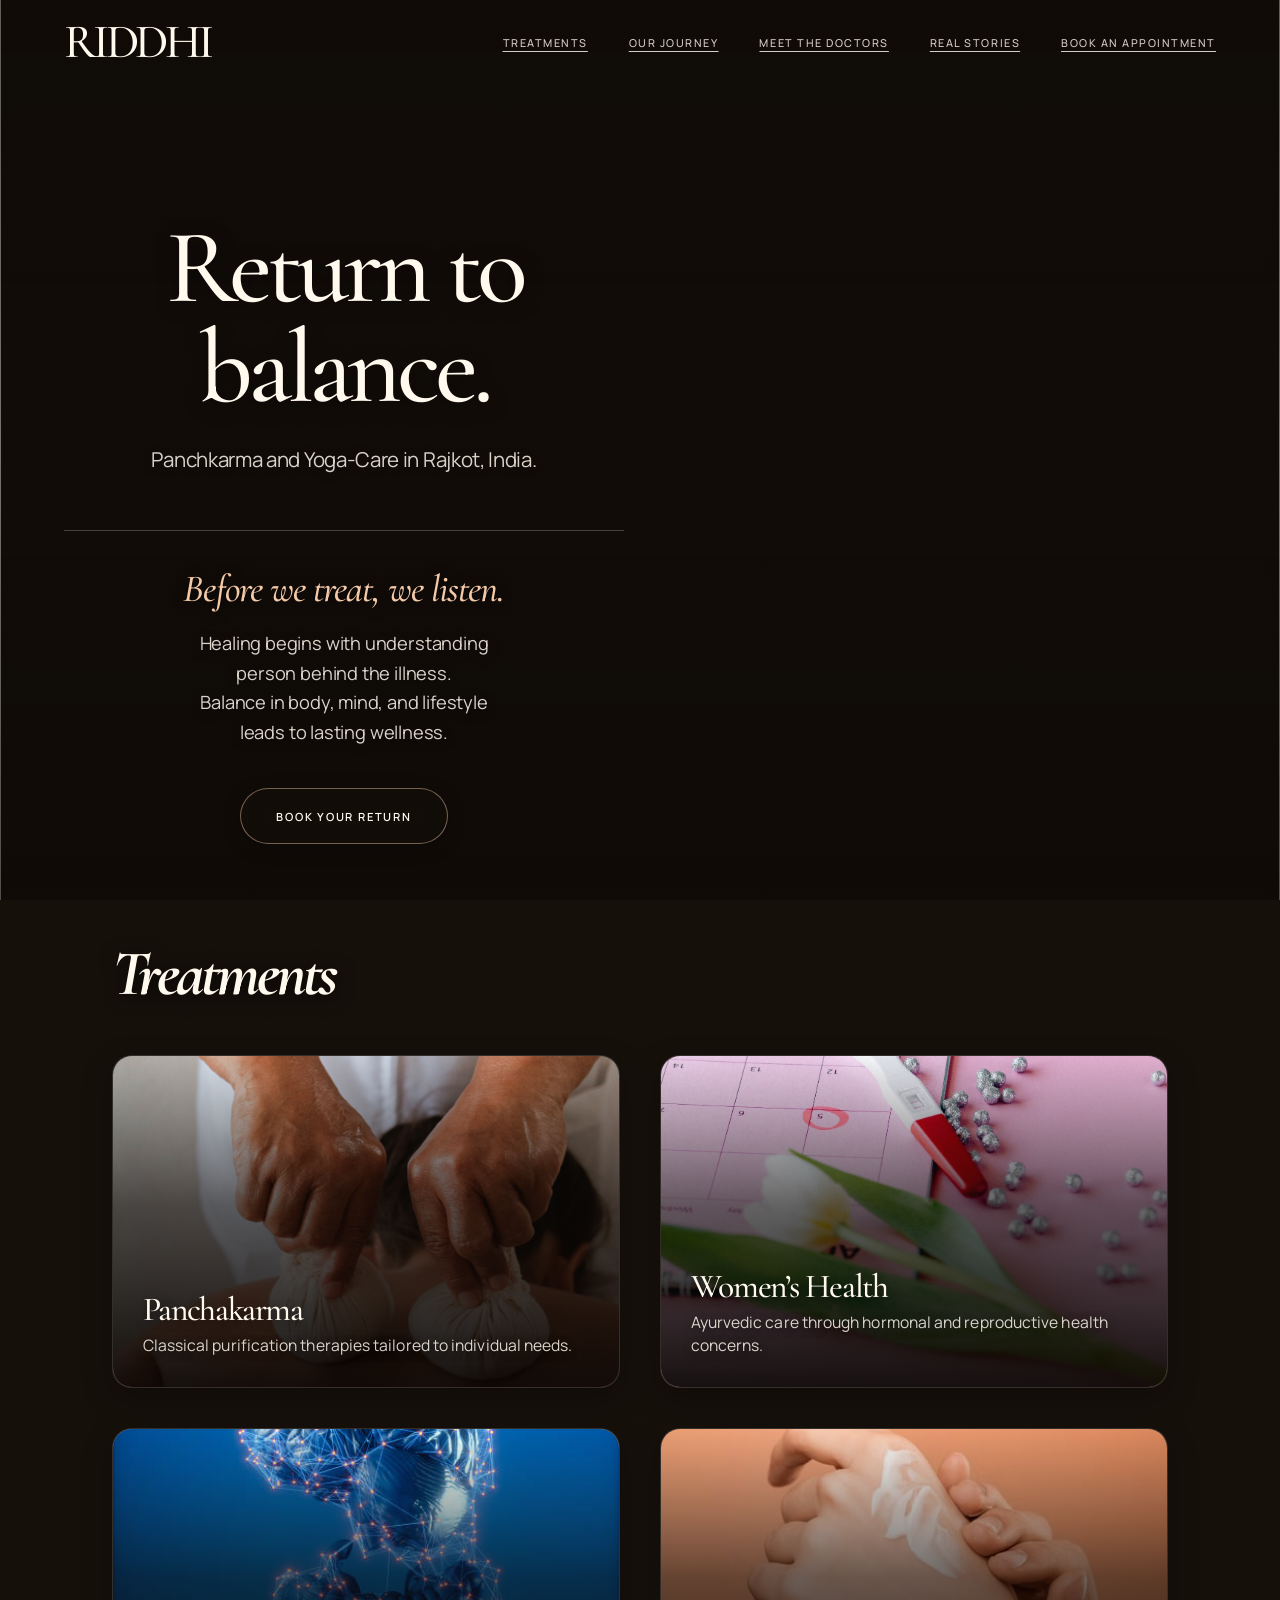
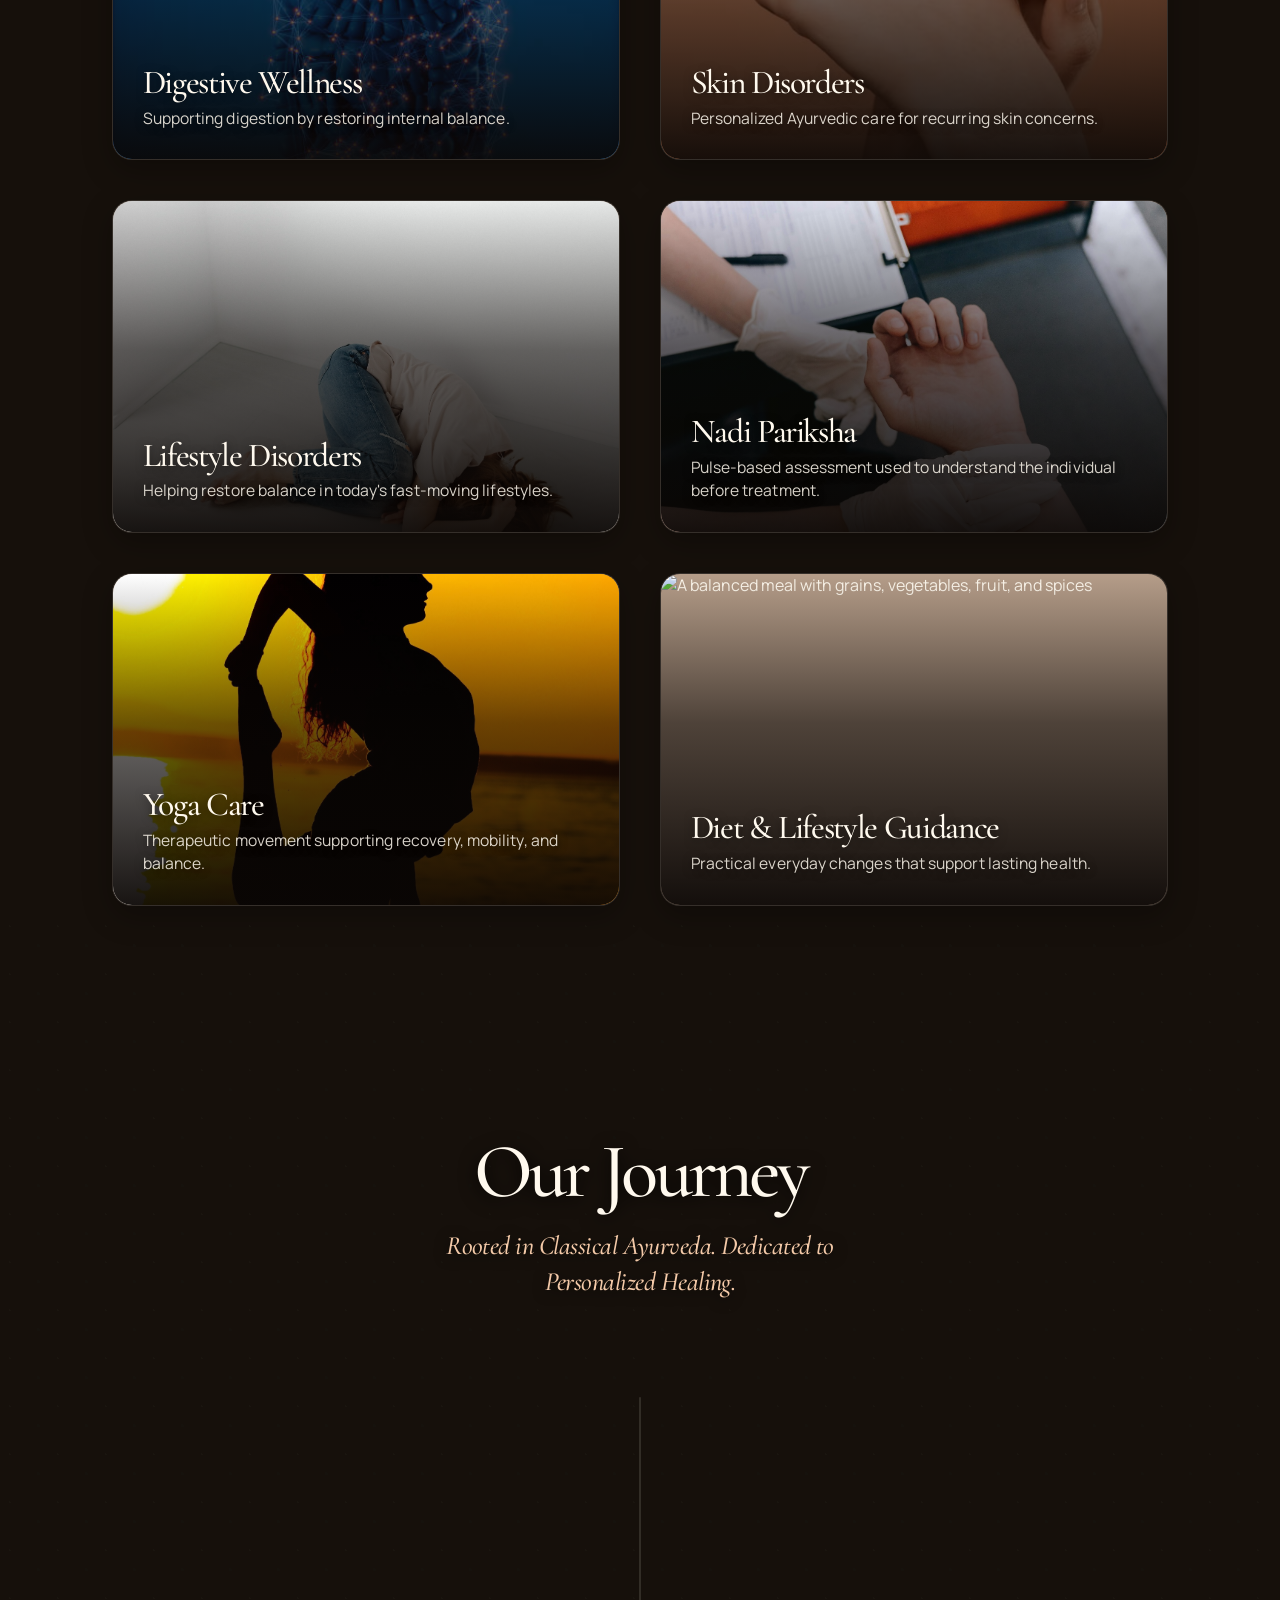
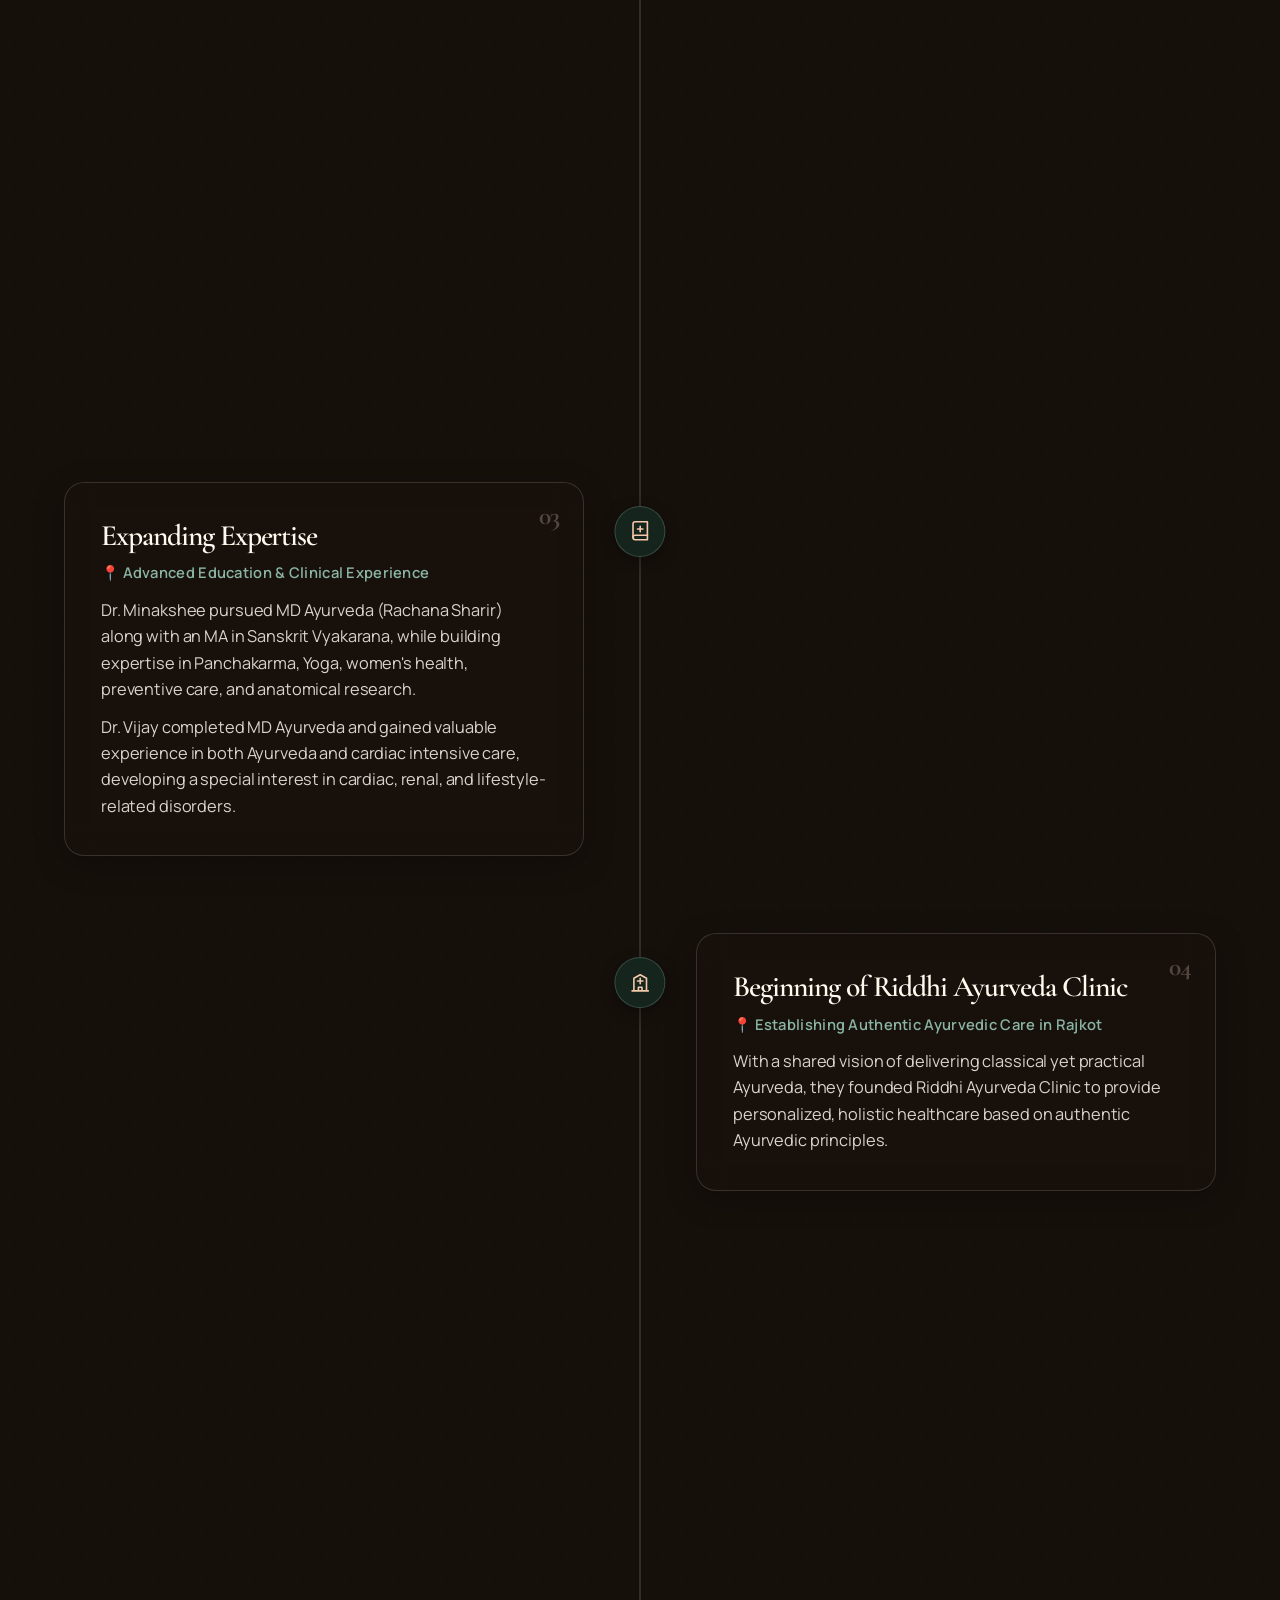
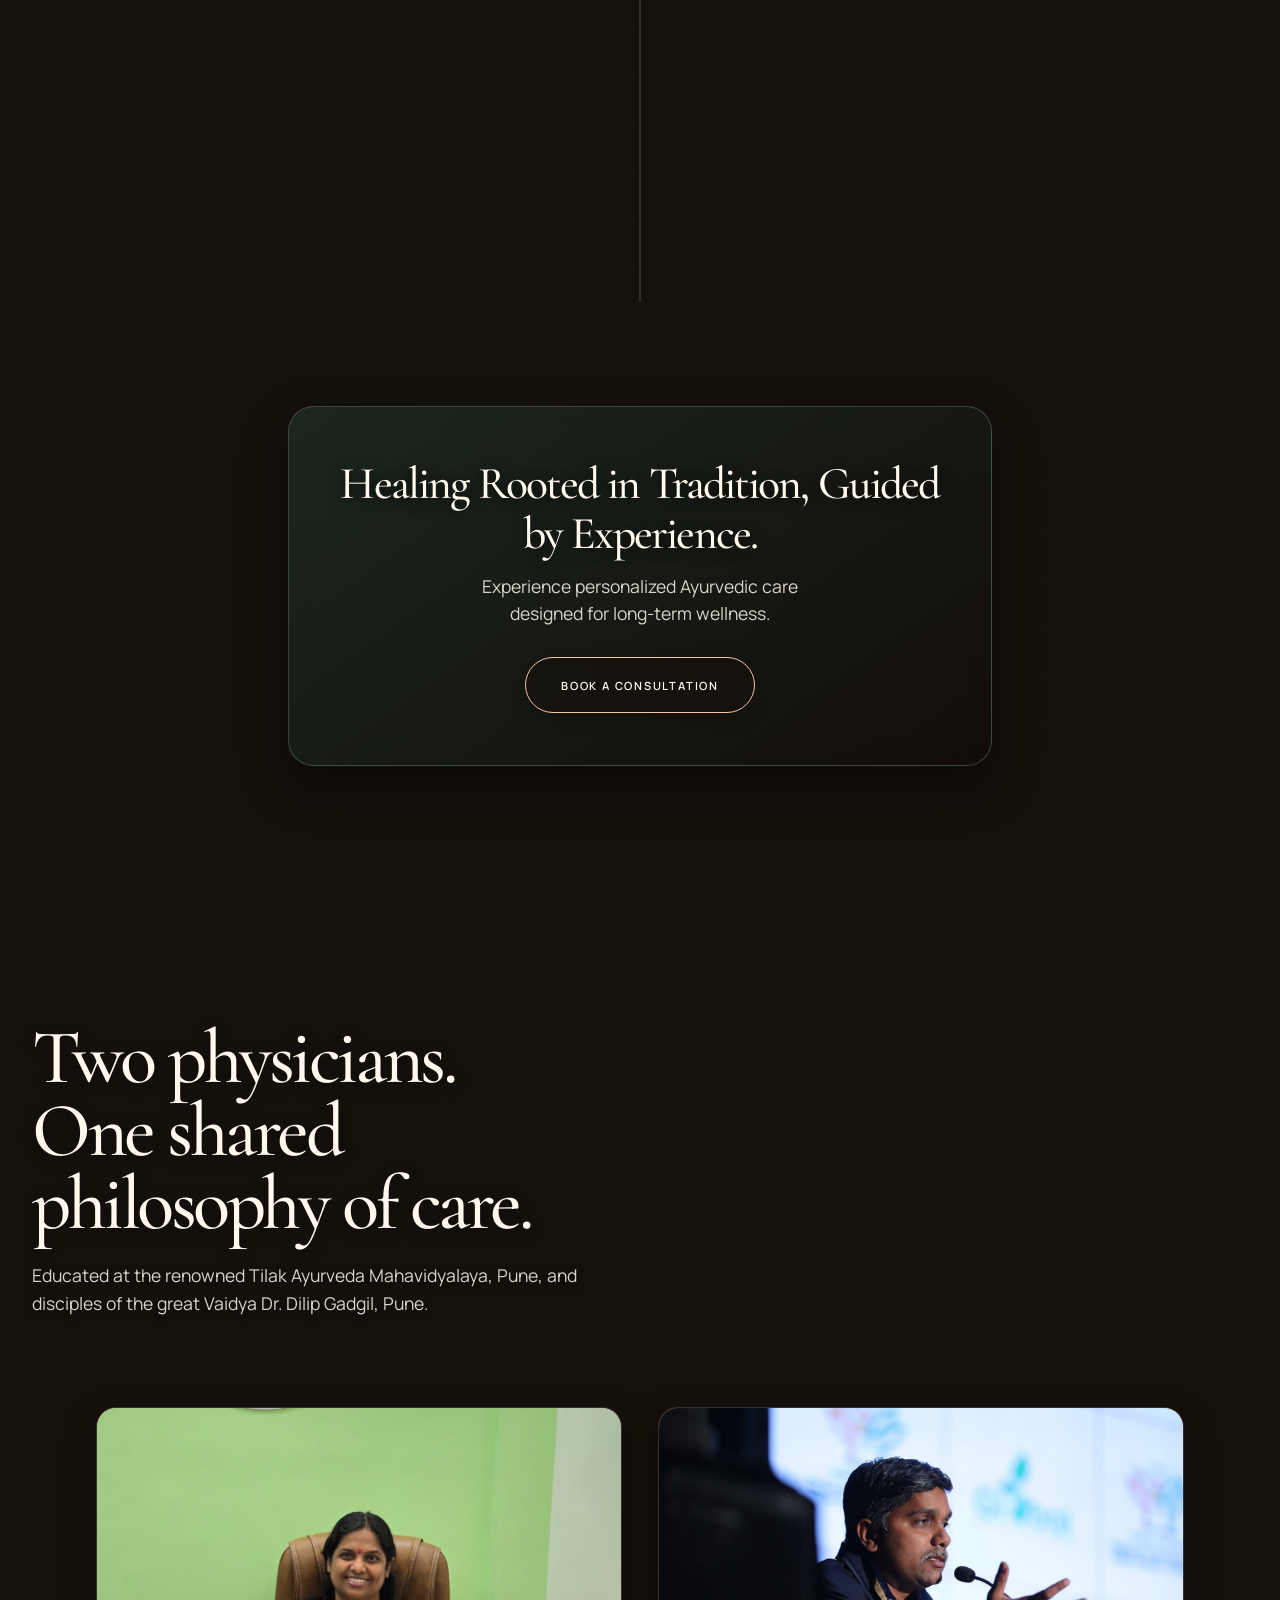
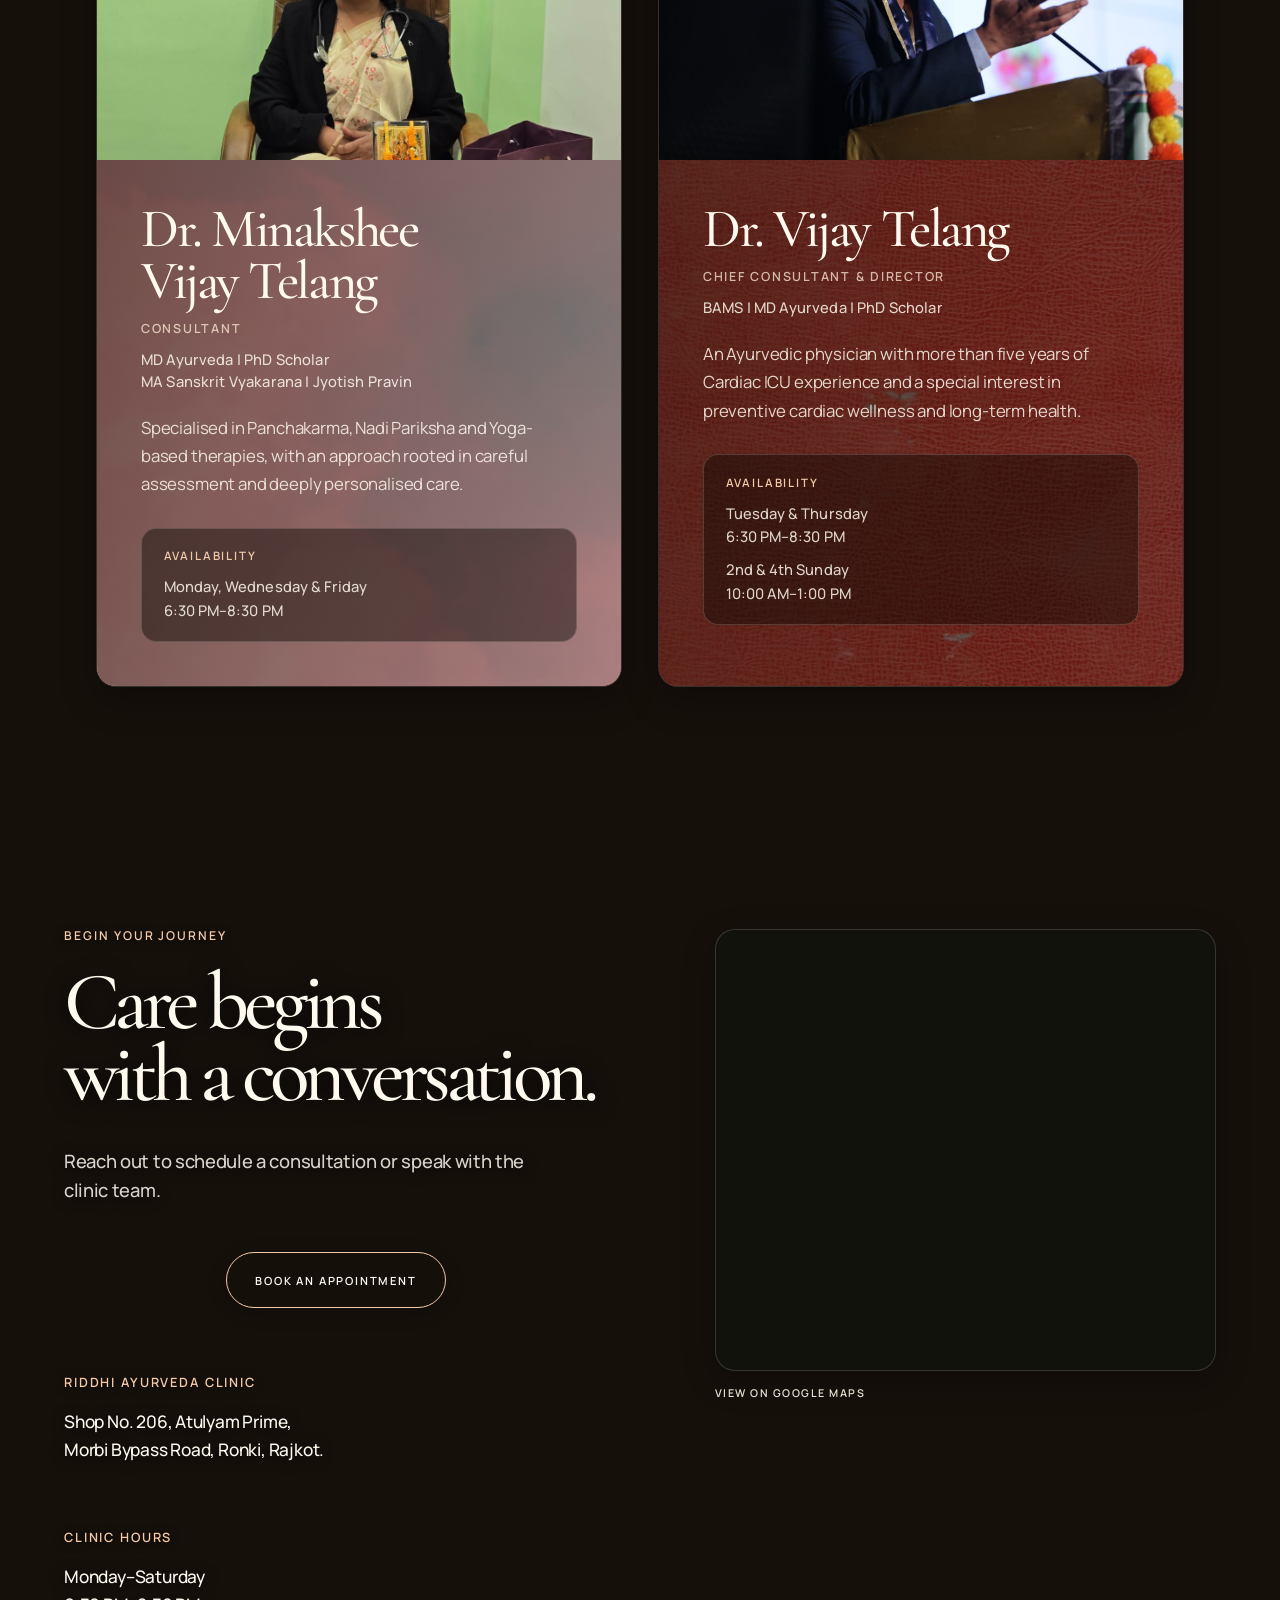
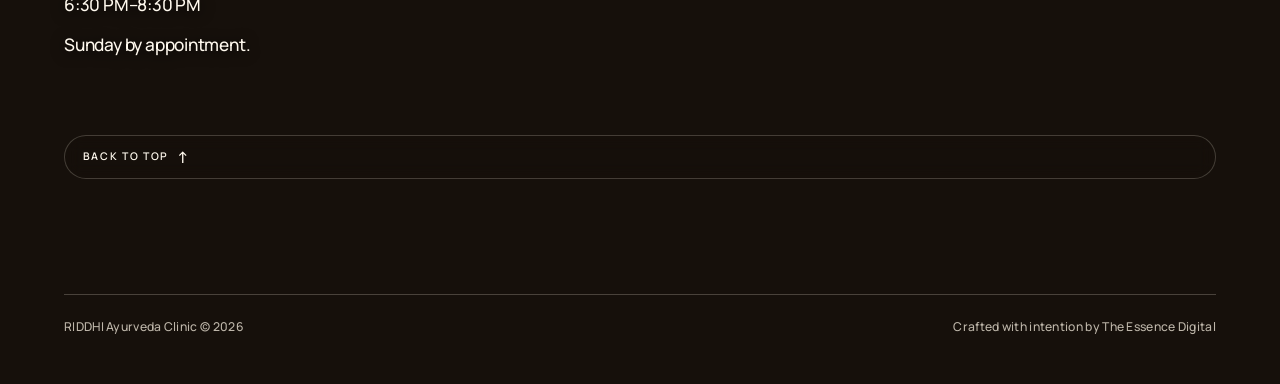
==== commit 26aeea57: "few changes in doctors description and few UI changes" ====
--- a/index.html
+++ b/index.html
@@ -22,9 +22,6 @@
         <div class="fixed-bg-slide is-active" data-bg-section="top">
           <img src="./assets/images/hero.jpg" alt="" class="bg-img hero-bg" fetchpriority="high" />
         </div>
-        <div class="fixed-bg-slide" data-bg-section="philosophy">
-          <img src="./assets/images/philosophy-leaves.jpg" alt="" class="bg-img philosophy-bg" loading="eager" />
-        </div>
         <div class="fixed-bg-slide" data-bg-section="treatments">
           <img src="./assets/images/treatments-background.jpg" alt="" class="bg-img treatments-bg" loading="eager" />
         </div>
@@ -67,24 +64,15 @@
 
         <div class="hero__content">
           <h1 id="hero-title">Return to<br />balance.</h1>
-          <p class="hero__statement">Panchkarma and Yoga-Care<br />in Rajkot, India.</p>
+          <p class="hero__statement">Panchkarma and Yoga-Care in Rajkot, India.</p>
+
+          <div class="hero__philosophy">
+            <h2 class="hero__philosophy-title">Before we treat, we listen.</h2>
+            <p class="hero__philosophy-text">Healing begins with understanding <br /> person behind the illness.<br />Balance in body, mind, and lifestyle <br/> leads to lasting wellness.</p>
+          </div>
+
           <div class="hero__actions">
-            <a class="primary-action" href="https://wa.me/918793219610" target="_blank" rel="noopener noreferrer">Begin your return</a>
-          </div>
-        </div>
-      </section>
-
-      <section id="philosophy" class="philosophy-section" aria-labelledby="philosophy-title">
-        <div class="philosophy-inner">
-          <div class="philosophy-heading-group">
-            <h2 id="philosophy-title" class="philosophy-title">Before we treat,<br />we listen.</h2>
-          </div>
-          <div class="philosophy-body">
-            <p class="philosophy-support">Healing begins with understanding the person behind the illness.</p>
-            <p class="philosophy-closing">Balance in body, mind, and lifestyle leads to lasting wellness.</p>
-            <div class="philosophy-actions">
-              <a class="primary-action philosophy-action" href="https://wa.me/918793219610" target="_blank" rel="noopener noreferrer">Chat with us</a>
-            </div>
+            <a class="primary-action" href="https://wa.me/918793219610" target="_blank" rel="noopener noreferrer">Book your return</a>
           </div>
         </div>
       </section>
@@ -180,18 +168,102 @@
       </section>
 
       <section id="journey" class="journey-section" aria-labelledby="journey-title">
+        <div class="journey-bg-pattern" aria-hidden="true"></div>
         <div class="journey-inner">
-          <div class="journey-content">
-            <h2 id="journey-title" class="journey-title">More than a clinic.<span>A purpose we nurture.</span></h2>
-
-            <div class="journey-story">
-              <p>RIDDHI was built with the care,<br />responsibility, and devotion<br />we would give our own family.</p>
-              <p>Its name reflects prosperity,<br />growth, and the removal of obstacles.</p>
-            </div>
-
-            <div class="journey-actions">
-              <a class="primary-action journey-action" href="https://wa.me/918793219610" target="_blank" rel="noopener noreferrer">Book a Call</a>
-            </div>
+          <header class="journey-header">
+            <h2 id="journey-title" class="journey-title">Our Journey</h2>
+            <p class="journey-subtitle">Rooted in Classical Ayurveda. Dedicated to Personalized Healing.</p>
+          </header>
+
+          <div class="timeline-container">
+            <div class="timeline-line" aria-hidden="true">
+              <div class="timeline-line__progress"></div>
+            </div>
+
+            <!-- Milestone 1 -->
+            <article class="timeline-item timeline-item--left">
+              <div class="timeline-marker" aria-hidden="true">
+                <svg viewBox="0 0 24 24" width="22" height="22" fill="none" stroke="currentColor" stroke-width="1.8" stroke-linecap="round" stroke-linejoin="round"><path d="M22 10v6M2 10l10-5 10 5-10 5z"/><path d="M6 12v5c3 3 9 3 12 0v-5"/></svg>
+              </div>
+              <div class="timeline-card">
+                <span class="timeline-number">01</span>
+                <h3 class="timeline-heading">Strong Foundation</h3>
+                <p class="timeline-location"><span aria-hidden="true">📍</span> Graduation from Tilak Ayurveda Mahavidyalaya, Pune</p>
+                <p class="timeline-text">Dr. Minakshee Ashok Bagal Telang and Dr. Vijay Manik Telang began their Ayurvedic journey by graduating from Tilak Ayurveda Mahavidyalaya, Pune—one of India's oldest and most respected institutions for Ayurvedic education.</p>
+              </div>
+            </article>
+
+            <!-- Milestone 2 -->
+            <article class="timeline-item timeline-item--right">
+              <div class="timeline-marker" aria-hidden="true">
+                <svg viewBox="0 0 24 24" width="22" height="22" fill="none" stroke="currentColor" stroke-width="1.8" stroke-linecap="round" stroke-linejoin="round"><path d="M12 3c-2.5 3-4 6.5-4 9.5a4 4 0 008 0C16 9.5 14.5 6 12 3z"/><path d="M12 12.5C9 13.5 6 15 3.5 17c3.5 2 7.5 2 10.5.5"/><path d="M12 12.5c3 1 6 2.5 8.5 4.5-3.5 2-7.5 2-10.5.5"/><circle cx="12" cy="18" r="1.5"/></svg>
+              </div>
+              <div class="timeline-card">
+                <span class="timeline-number">02</span>
+                <h3 class="timeline-heading">Learning from an Eminent Guru</h3>
+                <p class="timeline-location"><span aria-hidden="true">📍</span> Clinical Training under Vaidya Dilip Gadgil</p>
+                <p class="timeline-text">Their practical clinical training under the renowned Ayurvedic physician Vaidya Dilip Gadgil shaped their approach to classical diagnosis, authentic treatment, and compassionate patient care.</p>
+              </div>
+            </article>
+
+            <!-- Milestone 3 -->
+            <article class="timeline-item timeline-item--left">
+              <div class="timeline-marker" aria-hidden="true">
+                <svg viewBox="0 0 24 24" width="22" height="22" fill="none" stroke="currentColor" stroke-width="1.8" stroke-linecap="round" stroke-linejoin="round"><path d="M4 19.5A2.5 2.5 0 0 1 6.5 17H20"/><path d="M6.5 2H20v20H6.5A2.5 2.5 0 0 1 4 19.5v-15A2.5 2.5 0 0 1 6.5 2z"/><path d="M12 7v6M9 10h6"/></svg>
+              </div>
+              <div class="timeline-card">
+                <span class="timeline-number">03</span>
+                <h3 class="timeline-heading">Expanding Expertise</h3>
+                <p class="timeline-location"><span aria-hidden="true">📍</span> Advanced Education &amp; Clinical Experience</p>
+                <p class="timeline-text">Dr. Minakshee pursued MD Ayurveda (Rachana Sharir) along with an MA in Sanskrit Vyakarana, while building expertise in Panchakarma, Yoga, women's health, preventive care, and anatomical research.</p>
+                <p class="timeline-text">Dr. Vijay completed MD Ayurveda and gained valuable experience in both Ayurveda and cardiac intensive care, developing a special interest in cardiac, renal, and lifestyle-related disorders.</p>
+              </div>
+            </article>
+
+            <!-- Milestone 4 -->
+            <article class="timeline-item timeline-item--right">
+              <div class="timeline-marker" aria-hidden="true">
+                <svg viewBox="0 0 24 24" width="22" height="22" fill="none" stroke="currentColor" stroke-width="1.8" stroke-linecap="round" stroke-linejoin="round"><path d="M3 21h18M5 21V7l7-4 7 4v14M9 10h6M12 7v6M10 17h4v4h-4z"/></svg>
+              </div>
+              <div class="timeline-card">
+                <span class="timeline-number">04</span>
+                <h3 class="timeline-heading">Beginning of Riddhi Ayurveda Clinic</h3>
+                <p class="timeline-location"><span aria-hidden="true">📍</span> Establishing Authentic Ayurvedic Care in Rajkot</p>
+                <p class="timeline-text">With a shared vision of delivering classical yet practical Ayurveda, they founded Riddhi Ayurveda Clinic to provide personalized, holistic healthcare based on authentic Ayurvedic principles.</p>
+              </div>
+            </article>
+
+            <!-- Milestone 5 -->
+            <article class="timeline-item timeline-item--left">
+              <div class="timeline-marker" aria-hidden="true">
+                <svg viewBox="0 0 24 24" width="22" height="22" fill="none" stroke="currentColor" stroke-width="1.8" stroke-linecap="round" stroke-linejoin="round"><path d="M20.84 4.61a5.5 5.5 0 00-7.78 0L12 5.67l-1.06-1.06a5.5 5.5 0 00-7.78 7.78l1.06 1.06L12 21.23l7.78-7.78 1.06-1.06a5.5 5.5 0 000-7.78z"/><path d="M12 11c1-2 3-3 5-2"/></svg>
+              </div>
+              <div class="timeline-card">
+                <span class="timeline-number">05</span>
+                <h3 class="timeline-heading">Personalized Healing Philosophy</h3>
+                <p class="timeline-location"><span aria-hidden="true">📍</span> Individual-Centred Treatment</p>
+                <p class="timeline-text">Every treatment plan is thoughtfully designed according to the patient's constitution, disease condition, age, strength, and lifestyle, combining Ayurvedic medicines, Panchakarma, Yoga, diet, and sustainable lifestyle guidance.</p>
+              </div>
+            </article>
+
+            <!-- Milestone 6 -->
+            <article class="timeline-item timeline-item--right">
+              <div class="timeline-marker" aria-hidden="true">
+                <svg viewBox="0 0 24 24" width="22" height="22" fill="none" stroke="currentColor" stroke-width="1.8" stroke-linecap="round" stroke-linejoin="round"><path d="M12 22v-9"/><path d="M12 13a5 5 0 10-5-5c0 2.5 2 5 5 5z"/><path d="M12 13a5 5 0 115-5c0 2.5-2 5-5 5z"/><path d="M8 22h8"/></svg>
+              </div>
+              <div class="timeline-card">
+                <span class="timeline-number">06</span>
+                <h3 class="timeline-heading">Continuing the Mission</h3>
+                <p class="timeline-location"><span aria-hidden="true">📍</span> Ayurveda for Modern Living</p>
+                <p class="timeline-text">Today, Riddhi Ayurveda Clinic continues its mission of making authentic Ayurveda practical, responsible, and relevant to modern life while remaining firmly rooted in classical Ayurvedic wisdom.</p>
+              </div>
+            </article>
+          </div>
+
+          <div class="journey-cta">
+            <h3 class="journey-cta__heading">Healing Rooted in Tradition, Guided by Experience.</h3>
+            <p class="journey-cta__text">Experience personalized Ayurvedic care designed for long-term wellness.</p>
+            <a class="primary-action journey-cta__action" href="https://wa.me/918793219610" target="_blank" rel="noopener noreferrer">Book a Consultation</a>
           </div>
         </div>
       </section>
@@ -199,6 +271,7 @@
       <section id="doctors" class="doctors-section" aria-labelledby="doctors-title">
         <div class="doctors-intro">
           <h2 id="doctors-title" class="doctors-title">Two physicians.<br />One shared philosophy of care.</h2>
+          <p class="doctors-subtitle">Educated at the renowned Tilak Ayurveda Mahavidyalaya, Pune, and disciples of the great Vaidya Dr. Dilip Gadgil, Pune.</p>
         </div>
 
         <div class="doctors-spread">
@@ -213,7 +286,7 @@
               <p class="doctor-bio">Specialised in Panchakarma, Nadi Pariksha and Yoga-based therapies, with an approach rooted in careful assessment and deeply personalised care.</p>
               <div class="doctor-availability">
                 <p class="doctor-availability__label">Availability</p>
-                <p>Monday, Wednesday &amp; Friday<br />6:30 PM&ndash;9:30 PM</p>
+                <p>Monday, Wednesday &amp; Friday<br />6:30 PM&ndash;8:30 PM</p>
               </div>
             </div>
           </article>
@@ -225,11 +298,11 @@
             <div class="doctor-description doctor-description--vijay">
               <h3 id="vijay-name" class="doctor-name">Dr. Vijay Telang</h3>
               <p class="doctor-role">Chief Consultant &amp; Director</p>
-              <p class="doctor-credentials">BAMS | MD Ayurveda</p>
+              <p class="doctor-credentials">BAMS | MD Ayurveda | PhD Scholar</p>
               <p class="doctor-bio">An Ayurvedic physician with more than five years of Cardiac ICU experience and a special interest in preventive cardiac wellness and long-term health.</p>
               <div class="doctor-availability">
                 <p class="doctor-availability__label">Availability</p>
-                <p>Tuesday &amp; Thursday<br />6:30 PM&ndash;9:30 PM</p>
+                <p>Tuesday &amp; Thursday<br />6:30 PM&ndash;8:30 PM</p>
                 <p>2nd &amp; 4th Sunday<br />10:00 AM&ndash;1:00 PM</p>
               </div>
             </div>
@@ -273,7 +346,7 @@
 
           <div class="contact-hours">
             <p class="contact-details__label">Clinic Hours</p>
-            <p>Monday&ndash;Saturday<br />6:30 PM&ndash;9:30 PM</p>
+            <p>Monday&ndash;Saturday<br />6:30 PM&ndash;8:30 PM</p>
             <p>Sunday by appointment.</p>
           </div>
         </div>
--- a/styles.css
+++ b/styles.css
@@ -312,9 +312,10 @@
 .hero__content {
   position: relative;
   z-index: 2;
-  align-self: flex-end;
-  width: min(100%, 44rem);
-  padding: 0 var(--page-padding) max(4rem, env(safe-area-inset-bottom));
+  align-self: center;
+  width: min(100%, 46rem);
+  padding: clamp(5.5rem, 12vh, 7.5rem) var(--page-padding) clamp(1.5rem, 3vh, 2.5rem);
+  text-align: center;
 }
 
 .eyebrow {
@@ -332,29 +333,61 @@
   margin: 0;
   color: var(--ivory);
   font-family: var(--serif);
-  font-size: clamp(3.6rem, 13vw, 5.5rem);
+  font-size: clamp(3.8rem, 10vw, 6.4rem);
   font-weight: 500;
   letter-spacing: -0.05em;
-  line-height: 0.94;
+  line-height: 0.95;
   text-shadow: 0 4px 20px rgba(0, 0, 0, 0.4);
 }
 
 .hero__statement {
-  margin: 1.75rem 0 0;
+  margin: clamp(1.6rem, 3vh, 2.4rem) auto 0;
+  max-width: 32rem;
   color: var(--ivory-muted);
-  font-size: clamp(1.1rem, 4.2vw, 1.35rem);
+  font-size: clamp(1.12rem, 2.2vw, 1.4rem);
   font-weight: 400;
   letter-spacing: -0.015em;
-  line-height: 1.48;
+  line-height: 1.52;
   text-shadow: 0 2px 10px rgba(0, 0, 0, 0.35);
+}
+
+.hero__philosophy {
+  max-width: 38rem;
+  margin: clamp(3.25rem, 6vh, 4.75rem) auto 0;
+  padding-top: clamp(2.25rem, 4vh, 3.25rem);
+  border-top: 1px solid rgba(255, 248, 233, 0.22);
+}
+
+.hero__philosophy-title {
+  margin: 0 0 1.1rem;
+  color: var(--gold-accent);
+  font-family: var(--serif);
+  font-size: clamp(1.65rem, 3.4vw, 2.4rem);
+  font-weight: 500;
+  font-style: italic;
+  letter-spacing: -0.025em;
+  line-height: 1.18;
+  text-shadow: 0 2px 12px rgba(0, 0, 0, 0.6);
+}
+
+.hero__philosophy-text {
+  margin: 0.85rem 0 0;
+  color: var(--ivory-muted);
+  font-family: var(--sans);
+  font-size: clamp(0.98rem, 1.9vw, 1.14rem);
+  font-weight: 400;
+  letter-spacing: -0.01em;
+  line-height: 1.62;
+  text-shadow: 0 2px 10px rgba(0, 0, 0, 0.5);
 }
 
 .hero__actions {
   display: flex;
   flex-wrap: wrap;
   align-items: center;
+  justify-content: center;
   gap: 1.2rem 1.45rem;
-  margin-top: 2.25rem;
+  margin-top: clamp(2.25rem, 4.5vh, 3.25rem);
 }
 
 .primary-action {
@@ -364,6 +397,7 @@
   gap: 0.9rem;
   min-width: 13rem;
   min-height: 3.5rem;
+  margin-inline: auto;
   padding: 0.9rem 1.75rem;
   color: var(--ivory);
   border: 1px solid rgba(243, 201, 168, 0.45);
@@ -676,41 +710,28 @@
   .desktop-nav {
     display: flex;
     align-items: center;
-    gap: clamp(1.5rem, 3.3vw, 3.5rem);
-    font-size: 0.64rem;
-    font-weight: 600;
-    letter-spacing: 0.13em;
+    gap: clamp(1.6rem, 3.2vw, 3.25rem);
+    font-size: 0.68rem;
+    font-weight: 500;
+    letter-spacing: 0.14em;
     text-transform: uppercase;
   }
+  .desktop-nav a {
+    opacity: 0.82;
+    transition: opacity 200ms ease, color 200ms ease;
+  }
+  .desktop-nav a:hover,
+  .desktop-nav a:focus-visible {
+    opacity: 1;
+    color: var(--gold-accent);
+  }
   .hero__content {
-    padding-bottom: clamp(3.6rem, 7vw, 6.5rem);
+    align-self: center;
+    padding-bottom: 0;
+    margin-top: clamp(2rem, 6vh, 4rem);
   }
   h1 { font-size: clamp(4.8rem, 8.2vw, 8.5rem); }
-  .hero__statement { max-width: 22rem; font-size: clamp(1.15rem, 1.6vw, 1.45rem); }
-  .philosophy-section {
-    margin-top: -6rem;
-    padding-block: clamp(8.75rem, 13vw, 11.25rem);
-    padding-top: calc(clamp(8.75rem, 13vw, 11.25rem) + 6rem);
-  }
-
-  .philosophy-inner {
-    display: grid;
-    grid-template-columns: minmax(0, 0.9fr) minmax(20rem, 1fr);
-    grid-template-areas: "heading body";
-    gap: clamp(4rem, 8vw, 7.5rem);
-    align-items: end;
-    align-content: end;
-  }
-  .philosophy-heading-group { grid-area: heading; }
-  .philosophy-body {
-    grid-area: body;
-    max-width: 34rem;
-    margin-top: 0;
-    padding-top: 0;
-  }
-  .philosophy-title { font-size: clamp(3.4rem, 6.2vw, 6.25rem); }
-  .philosophy-support { font-size: clamp(1.7rem, 2.3vw, 2rem); }
-  .philosophy-closing { font-size: clamp(1.125rem, 1.4vw, 1.3rem); }
+  .hero__statement { max-width: 28rem; font-size: clamp(1.15rem, 1.6vw, 1.45rem); }
 }
 
 @media (min-width: 64rem) {
@@ -722,7 +743,7 @@
   position: relative;
   isolation: isolate;
   overflow: hidden;
-  padding: clamp(3.5rem, 7vw, 5.5rem) 0;
+  padding: clamp(1.25rem, 2.5vw, 2.25rem) 0 clamp(3.5rem, 7vw, 5.5rem);
   color: var(--ivory);
 }
 
@@ -808,17 +829,17 @@
   flex-direction: column;
   height: clamp(16.5rem, 30vw, 20.5rem);
   overflow: hidden;
-  border: 1px solid rgb(255 248 233 / 0.22);
-  border-radius: 1.35rem;
+  border: 1px solid rgba(255, 248, 233, 0.14);
+  border-radius: 1.25rem;
   background: #140e0a;
-  box-shadow: 0 1rem 2.5rem rgb(0 0 0 / 0.28);
-  transition: transform 320ms cubic-bezier(0.4, 0, 0.2, 1), box-shadow 320ms cubic-bezier(0.4, 0, 0.2, 1), border-color 320ms ease;
+  box-shadow: 0 10px 30px rgba(0, 0, 0, 0.28);
+  transition: transform 300ms cubic-bezier(0.4, 0, 0.2, 1), box-shadow 300ms cubic-bezier(0.4, 0, 0.2, 1), border-color 300ms ease;
 }
 
 .care-card:hover {
-  transform: translateY(-5px);
-  border-color: rgb(255 248 233 / 0.45);
-  box-shadow: 0 1.5rem 3.25rem rgb(0 0 0 / 0.42);
+  transform: translateY(-4px);
+  border-color: rgba(243, 201, 168, 0.35);
+  box-shadow: 0 18px 42px rgba(0, 0, 0, 0.42);
 }
 
 .care-card__media {
@@ -886,16 +907,26 @@
 
 @media (min-width: 48rem) {
   .care-section {
-    margin-top: -6rem;
-    padding-block: clamp(7rem, 11vw, 10rem);
-    padding-top: calc(clamp(7rem, 11vw, 10rem) + 6rem);
+    margin-top: 0;
+    padding-top: clamp(1.75rem, 3.5vw, 3rem);
+    padding-bottom: clamp(5rem, 8vw, 7.5rem);
   }
 
   .care-section__header,
   .care-carousel {
-    width: min(100%, 76rem);
+    width: min(100%, 74rem);
     margin-right: auto;
     margin-left: auto;
+  }
+
+  .care-track {
+    grid-template-columns: repeat(2, minmax(0, 1fr));
+    width: min(100%, 74rem);
+    gap: clamp(1.5rem, 3.5vw, 2.5rem);
+  }
+
+  .care-card {
+    height: clamp(18rem, 26vw, 22rem);
   }
 
   .care-section__header { margin-bottom: clamp(2.5rem, 4vw, 3.5rem); }
@@ -912,91 +943,272 @@
   padding: 0 9vw;
 }
 
+/* --- OUR JOURNEY TIMELINE SECTION --- */
 .journey-section {
   position: relative;
   isolation: isolate;
   display: flex;
+  flex-direction: column;
   overflow: hidden;
-  padding: clamp(3.5rem, 7vw, 5.5rem) var(--page-padding);
+  padding: clamp(4rem, 8vw, 6.5rem) var(--page-padding);
   color: var(--ivory);
   background: transparent;
 }
 
-.journey-section::before,
-.journey-section::after {
-  display: none;
+.journey-bg-pattern {
+  position: absolute;
+  inset: 0;
+  z-index: 0;
+  opacity: 0.04;
+  pointer-events: none;
+  background-image: radial-gradient(circle at 20% 30%, #769a8b 1px, transparent 1px),
+                    radial-gradient(circle at 80% 70%, #2e5d50 1.5px, transparent 1px);
+  background-size: 48px 48px;
 }
 
 .journey-inner {
   position: relative;
   z-index: 1;
-  width: min(100%, 76rem);
+  width: min(100%, 72rem);
   margin: 0 auto;
 }
 
-.journey-content {
-  max-width: 36rem;
+.journey-header {
+  max-width: 44rem;
+  margin: 0 auto clamp(3rem, 7vw, 5rem);
+  text-align: center;
 }
 
 .journey-title {
   margin: 0;
   color: var(--ivory);
   font-family: var(--serif);
-  font-size: clamp(3.1rem, 13vw, 4.8rem);
-  font-weight: 400;
-  letter-spacing: -0.06em;
-  line-height: 0.94;
+  font-size: clamp(3rem, 7vw, 5.25rem);
+  font-weight: 500;
+  letter-spacing: -0.05em;
+  line-height: 0.95;
   text-shadow: 0 3px 18px rgba(0, 0, 0, 0.85);
 }
 
-.journey-title span {
-  display: block;
-  margin-top: 0.16em;
+.journey-subtitle {
+  max-width: 34ch;
+  margin: 1.25rem auto 0;
   color: var(--gold-accent);
-  font-size: 0.78em;
+  font-family: var(--serif);
+  font-size: clamp(1.2rem, 2.8vw, 1.65rem);
   font-style: italic;
   font-weight: 500;
-  letter-spacing: -0.055em;
+  letter-spacing: -0.02em;
+  line-height: 1.35;
   text-shadow: 0 2px 14px rgba(0, 0, 0, 0.8);
 }
 
-.journey-story {
-  max-width: 32rem;
-  margin-top: clamp(1.75rem, 6vw, 2.5rem);
+/* Timeline Container */
+.timeline-container {
+  position: relative;
+  display: flex;
+  flex-direction: column;
+  gap: clamp(2.5rem, 5vw, 4rem);
+  padding-block: 1rem;
+}
+
+/* Vertical Line */
+.timeline-line {
+  position: absolute;
+  top: 1rem;
+  bottom: 1rem;
+  left: 1.6rem;
+  width: 2px;
+  background: rgba(255, 248, 233, 0.12);
+  border-radius: 2px;
+  pointer-events: none;
+}
+
+.timeline-line__progress {
+  position: absolute;
+  top: 0;
+  left: 0;
+  width: 100%;
+  height: 0%;
+  background: linear-gradient(to bottom, #2e5d50, var(--gold-accent));
+  border-radius: 2px;
+  box-shadow: 0 0 10px rgba(46, 93, 80, 0.8);
+  transition: height 120ms ease-out;
+}
+
+/* Timeline Item (Mobile stack) */
+.timeline-item {
+  position: relative;
+  display: flex;
+  flex-direction: column;
+  padding-left: 4.2rem;
+  opacity: 0;
+  transform: translateY(28px);
+  transition: opacity 650ms cubic-bezier(0.215, 0.61, 0.355, 1), transform 650ms cubic-bezier(0.215, 0.61, 0.355, 1);
+}
+
+.timeline-item.is-visible {
+  opacity: 1;
+  transform: translateY(0);
+}
+
+/* Timeline Marker (Circle Icon) */
+.timeline-marker {
+  position: absolute;
+  top: 1.2rem;
+  left: 1.6rem;
+  display: flex;
+  align-items: center;
+  justify-content: center;
+  width: 3.2rem;
+  height: 3.2rem;
+  color: var(--gold-accent);
+  background: #16241e;
+  border: 1px solid rgba(118, 154, 139, 0.35);
+  border-radius: 50%;
+  box-shadow: 0 4px 14px rgba(0, 0, 0, 0.4);
+  transform: translateX(-50%);
+  transition: color 350ms ease, background-color 350ms ease, border-color 350ms ease, box-shadow 350ms ease, transform 350ms ease;
+  z-index: 2;
+}
+
+.timeline-marker svg {
+  width: 1.35rem;
+  height: 1.35rem;
+  transition: transform 350ms cubic-bezier(0.34, 1.56, 0.64, 1);
+}
+
+.timeline-item.is-active .timeline-marker {
+  color: #fff;
+  background: #2e5d50;
+  border-color: var(--gold-accent);
+  box-shadow: 0 0 20px rgba(46, 93, 80, 0.7), 0 0 0 4px rgba(46, 93, 80, 0.25);
+}
+
+.timeline-item.is-active .timeline-marker svg {
+  transform: scale(1.12);
+}
+
+/* Timeline Card */
+.timeline-card {
+  position: relative;
+  display: flex;
+  flex-direction: column;
+  padding: clamp(1.6rem, 4vw, 2.25rem);
+  background: rgba(24, 17, 12, 0.68);
+  backdrop-filter: blur(14px);
+  -webkit-backdrop-filter: blur(14px);
+  border: 1px solid rgba(255, 248, 233, 0.14);
+  border-radius: 1.25rem;
+  box-shadow: 0 8px 30px rgba(0, 0, 0, 0.28);
+  transition: transform 300ms cubic-bezier(0.4, 0, 0.2, 1), box-shadow 300ms cubic-bezier(0.4, 0, 0.2, 1), border-color 300ms ease;
+}
+
+.timeline-card:hover {
+  transform: translateY(-3px);
+  border-color: rgba(243, 201, 168, 0.35);
+  box-shadow: 0 16px 38px rgba(0, 0, 0, 0.38);
+}
+
+.timeline-number {
+  position: absolute;
+  top: 1.25rem;
+  right: 1.5rem;
+  color: rgba(255, 238, 216, 0.25);
+  font-family: var(--serif);
+  font-size: 1.6rem;
+  font-weight: 700;
+  letter-spacing: -0.04em;
+  line-height: 1;
+}
+
+.timeline-heading {
+  margin: 0;
+  padding-right: 2rem;
+  color: var(--ivory);
+  font-family: var(--serif);
+  font-size: clamp(1.4rem, 3.2vw, 1.85rem);
+  font-weight: 600;
+  letter-spacing: -0.035em;
+  line-height: 1.15;
+}
+
+.timeline-location {
+  margin: 0.6rem 0 0;
+  color: #8ab4a4;
+  font-family: var(--sans);
+  font-size: clamp(0.82rem, 1.8vw, 0.92rem);
+  font-weight: 600;
+  letter-spacing: 0.02em;
+}
+
+.timeline-text {
+  margin: 0.9rem 0 0;
   color: var(--ivory-muted);
   font-family: var(--sans);
-  font-size: clamp(1.04rem, 4vw, 1.22rem);
+  font-size: clamp(0.92rem, 1.9vw, 1.02rem);
   font-weight: 400;
-  letter-spacing: -0.012em;
-  line-height: 1.65;
-  text-shadow: 0 2px 12px rgba(0, 0, 0, 0.8);
-}
-
-.journey-story p { margin: 0; }
-
-.journey-story p + p { margin-top: clamp(1.2rem, 4vw, 1.6rem); }
-
-.journey-actions {
-  display: flex;
-  flex-wrap: wrap;
-  margin-top: clamp(2rem, 6vw, 2.75rem);
-}
-
-.journey-action {
+  letter-spacing: -0.008em;
+  line-height: 1.62;
+}
+
+.timeline-text + .timeline-text {
+  margin-top: 0.7rem;
+}
+
+/* Bottom CTA Block */
+.journey-cta {
+  display: flex;
+  flex-direction: column;
+  align-items: center;
+  max-width: 44rem;
+  margin: clamp(3.5rem, 8vw, 5.5rem) auto 0;
+  padding: clamp(2.25rem, 5vw, 3.25rem) clamp(1.5rem, 4vw, 3rem);
+  text-align: center;
+  background: linear-gradient(145deg, rgba(30, 48, 40, 0.72), rgba(18, 12, 8, 0.82));
+  backdrop-filter: blur(14px);
+  -webkit-backdrop-filter: blur(14px);
+  border: 1px solid rgba(118, 154, 139, 0.38);
+  border-radius: 1.6rem;
+  box-shadow: 0 1.25rem 3rem rgba(0, 0, 0, 0.4);
+}
+
+.journey-cta__heading {
+  margin: 0;
+  color: var(--ivory);
+  font-family: var(--serif);
+  font-size: clamp(1.85rem, 4.5vw, 2.85rem);
+  font-weight: 500;
+  letter-spacing: -0.04em;
+  line-height: 1.1;
+  text-shadow: 0 2px 14px rgba(0, 0, 0, 0.8);
+}
+
+.journey-cta__text {
+  max-width: 32ch;
+  margin: 0.85rem 0 0;
+  color: var(--ivory-muted);
+  font-family: var(--sans);
+  font-size: clamp(0.96rem, 2vw, 1.1rem);
+  font-weight: 400;
+  line-height: 1.55;
+}
+
+.journey-cta__action {
   width: auto;
+  margin-top: 1.85rem;
+  padding: 0.95rem 2.2rem;
   color: var(--ivory);
   border-color: var(--gold-accent);
-  background: rgba(22, 16, 11, 0.55);
+  background: rgba(22, 16, 11, 0.6);
   backdrop-filter: blur(8px);
 }
 
-.journey-action:hover,
-.journey-action:focus-visible {
+.journey-cta__action:hover,
+.journey-cta__action:focus-visible {
   color: var(--ink);
   background: var(--gold-accent);
 }
-
-.journey-content .section-back-top { margin-top: clamp(2rem, 8vw, 2.75rem); }
 
 .doctors-section {
   position: relative;
@@ -1030,6 +1242,17 @@
   letter-spacing: -0.065em;
   line-height: 0.9;
   text-shadow: 0 3px 18px rgba(0, 0, 0, 0.85);
+}
+
+.doctors-subtitle {
+  max-width: 36rem;
+  margin: 1.25rem 0 0;
+  color: var(--ivory-muted);
+  font-family: var(--sans);
+  font-size: clamp(0.96rem, 2vw, 1.1rem);
+  font-weight: 400;
+  line-height: 1.6;
+  text-shadow: 0 2px 10px rgba(0, 0, 0, 0.8);
 }
 
 .doctors-spread {
@@ -1045,19 +1268,19 @@
   display: flex;
   flex-direction: column;
   overflow: hidden;
-  border: 1px solid rgb(255 248 233 / 0.22);
-  border-radius: 1.35rem;
-  box-shadow: 0 1rem 2.5rem rgb(0 0 0 / 0.25);
-  background: rgb(27 19 14 / 0.65);
-  backdrop-filter: blur(10px);
-  -webkit-backdrop-filter: blur(10px);
+  border: 1px solid rgba(255, 248, 233, 0.14);
+  border-radius: 1.25rem;
+  box-shadow: 0 12px 36px rgba(0, 0, 0, 0.3);
+  background: rgba(25, 17, 12, 0.65);
+  backdrop-filter: blur(12px);
+  -webkit-backdrop-filter: blur(12px);
   transition: transform 300ms cubic-bezier(0.4, 0, 0.2, 1), box-shadow 300ms cubic-bezier(0.4, 0, 0.2, 1), border-color 300ms ease;
 }
 
 .doctor-card:hover {
-  transform: translateY(-5px);
-  border-color: rgb(255 248 233 / 0.42);
-  box-shadow: 0 1.5rem 3.25rem rgb(0 0 0 / 0.38);
+  transform: translateY(-4px);
+  border-color: rgba(255, 248, 233, 0.35);
+  box-shadow: 0 20px 48px rgba(0, 0, 0, 0.42);
 }
 
 .doctor-photo {
@@ -1248,7 +1471,8 @@
 .contact-actions {
   display: flex;
   flex-direction: column;
-  align-items: flex-start;
+  align-items: center;
+  justify-content: center;
   gap: 1rem;
   margin-top: clamp(2.25rem, 10vw, 3rem);
 }
@@ -1314,9 +1538,10 @@
 .contact-map {
   overflow: hidden;
   padding: 0.16rem;
-  border: 1px solid rgb(255 247 232 / 0.32);
-  border-radius: 1.1rem;
-  background: rgb(9 26 16 / 0.28);
+  border: 1px solid rgba(255, 248, 233, 0.16);
+  border-radius: 1.25rem;
+  background: rgba(9, 26, 16, 0.28);
+  box-shadow: 0 10px 32px rgba(0, 0, 0, 0.32);
 }
 
 .contact-map iframe {
@@ -1324,7 +1549,7 @@
   width: 100%;
   height: clamp(15rem, 66vw, 17.5rem);
   border: 0;
-  border-radius: 0.96rem;
+  border-radius: 1.15rem;
 }
 
 .contact-map-link {
@@ -1365,25 +1590,55 @@
 @media (min-width: 48rem) {
   .journey-section {
     margin-top: -6rem;
-    padding: calc(clamp(9rem, 12vw, 12rem) + 6rem) var(--page-padding) clamp(7.5rem, 10vw, 10rem);
-  }
-
-  .journey-section::before,
-  .journey-section::after {
-    mask-image: linear-gradient(to bottom, transparent 0, #000 6rem, #000 100%);
-    -webkit-mask-image: linear-gradient(to bottom, transparent 0, #000 6rem, #000 100%);
-  }
-
-  .journey-section::before { background-position: center 49%; }
+    padding: calc(clamp(7rem, 10vw, 10rem) + 6rem) var(--page-padding) clamp(7.5rem, 10vw, 10rem);
+  }
 
   .journey-inner {
-    width: min(calc(100% - (var(--page-padding) * 2)), 49rem);
-    margin-left: max(var(--page-padding), calc((100% - 76rem) / 2));
-  }
-
-  .journey-title { font-size: clamp(4.1rem, 6.4vw, 6.5rem); }
-
-  .journey-story { margin-top: clamp(3.25rem, 5vw, 4.75rem); }
+    width: min(100%, 72rem);
+    margin-right: auto;
+    margin-left: auto;
+  }
+
+  .journey-title { font-size: clamp(3.8rem, 6vw, 5.5rem); }
+
+  .timeline-container {
+    gap: clamp(3rem, 6vw, 5rem);
+    padding-block: 2rem;
+  }
+
+  .timeline-line {
+    left: 50%;
+    transform: translateX(-50%);
+  }
+
+  .timeline-item {
+    width: 50%;
+    padding-left: 0;
+  }
+
+  .timeline-item--left {
+    align-self: flex-start;
+    padding-right: 3.5rem;
+    text-align: left;
+  }
+
+  .timeline-item--left .timeline-marker {
+    top: 1.5rem;
+    left: 100%;
+    transform: translateX(-50%);
+  }
+
+  .timeline-item--right {
+    align-self: flex-end;
+    padding-left: 3.5rem;
+    text-align: left;
+  }
+
+  .timeline-item--right .timeline-marker {
+    top: 1.5rem;
+    left: 0;
+    transform: translateX(-50%);
+  }
 
   .doctors-section {
     margin-top: -6rem;
@@ -1454,6 +1709,7 @@
   .contact-actions {
     flex-direction: row;
     align-items: center;
+    justify-content: center;
     gap: 1.6rem;
   }
 
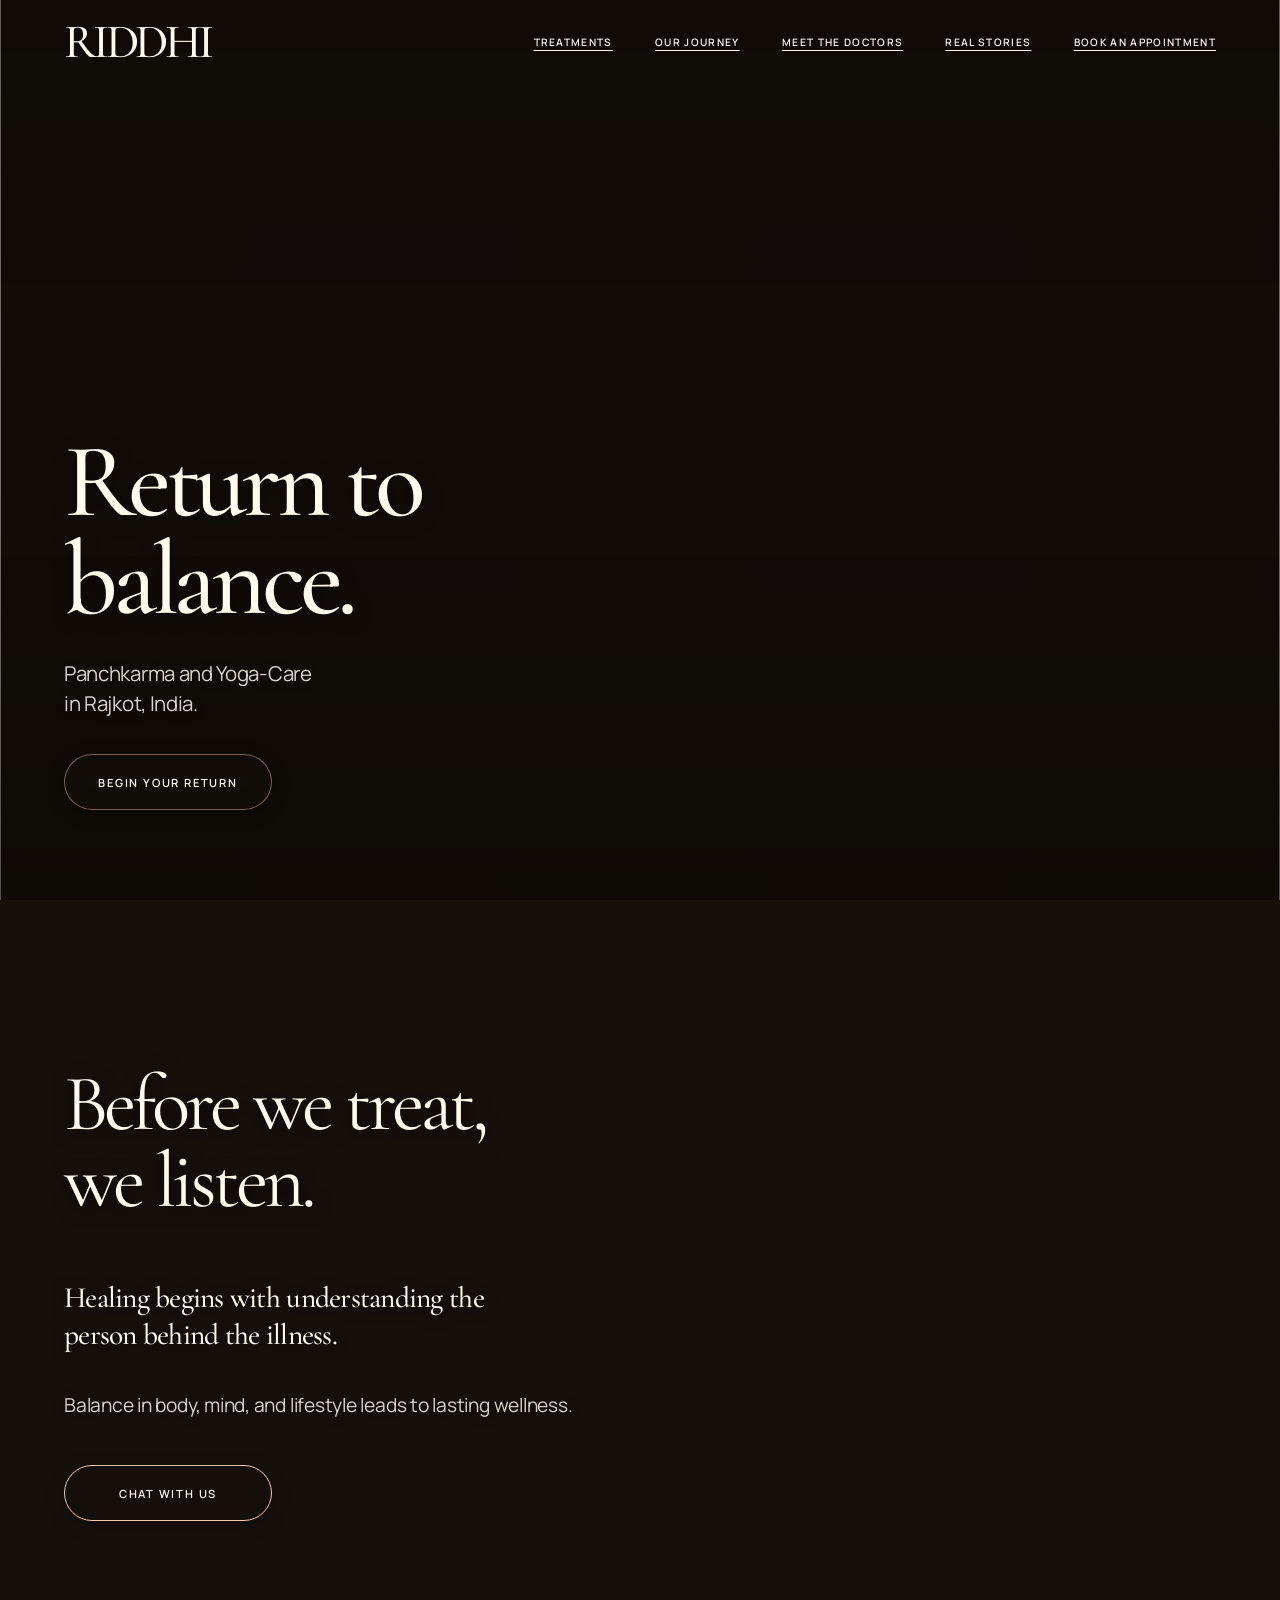
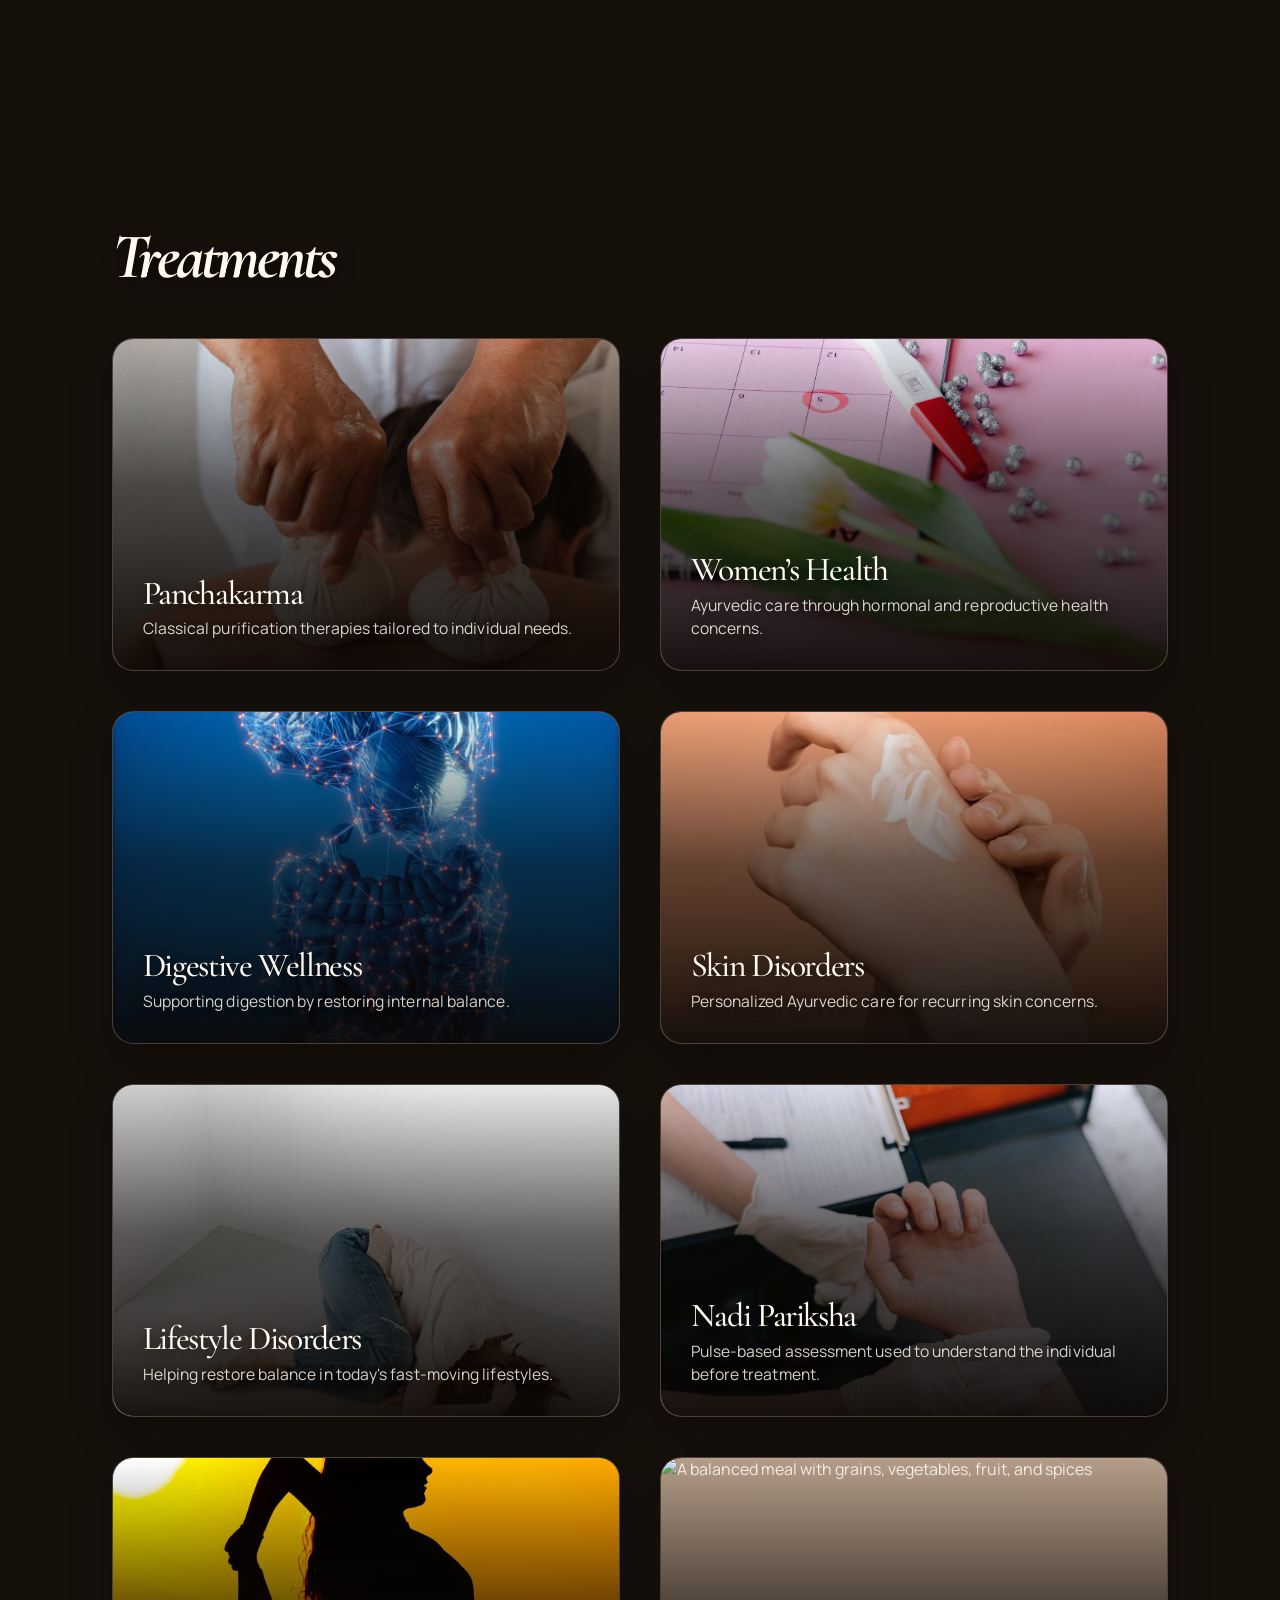
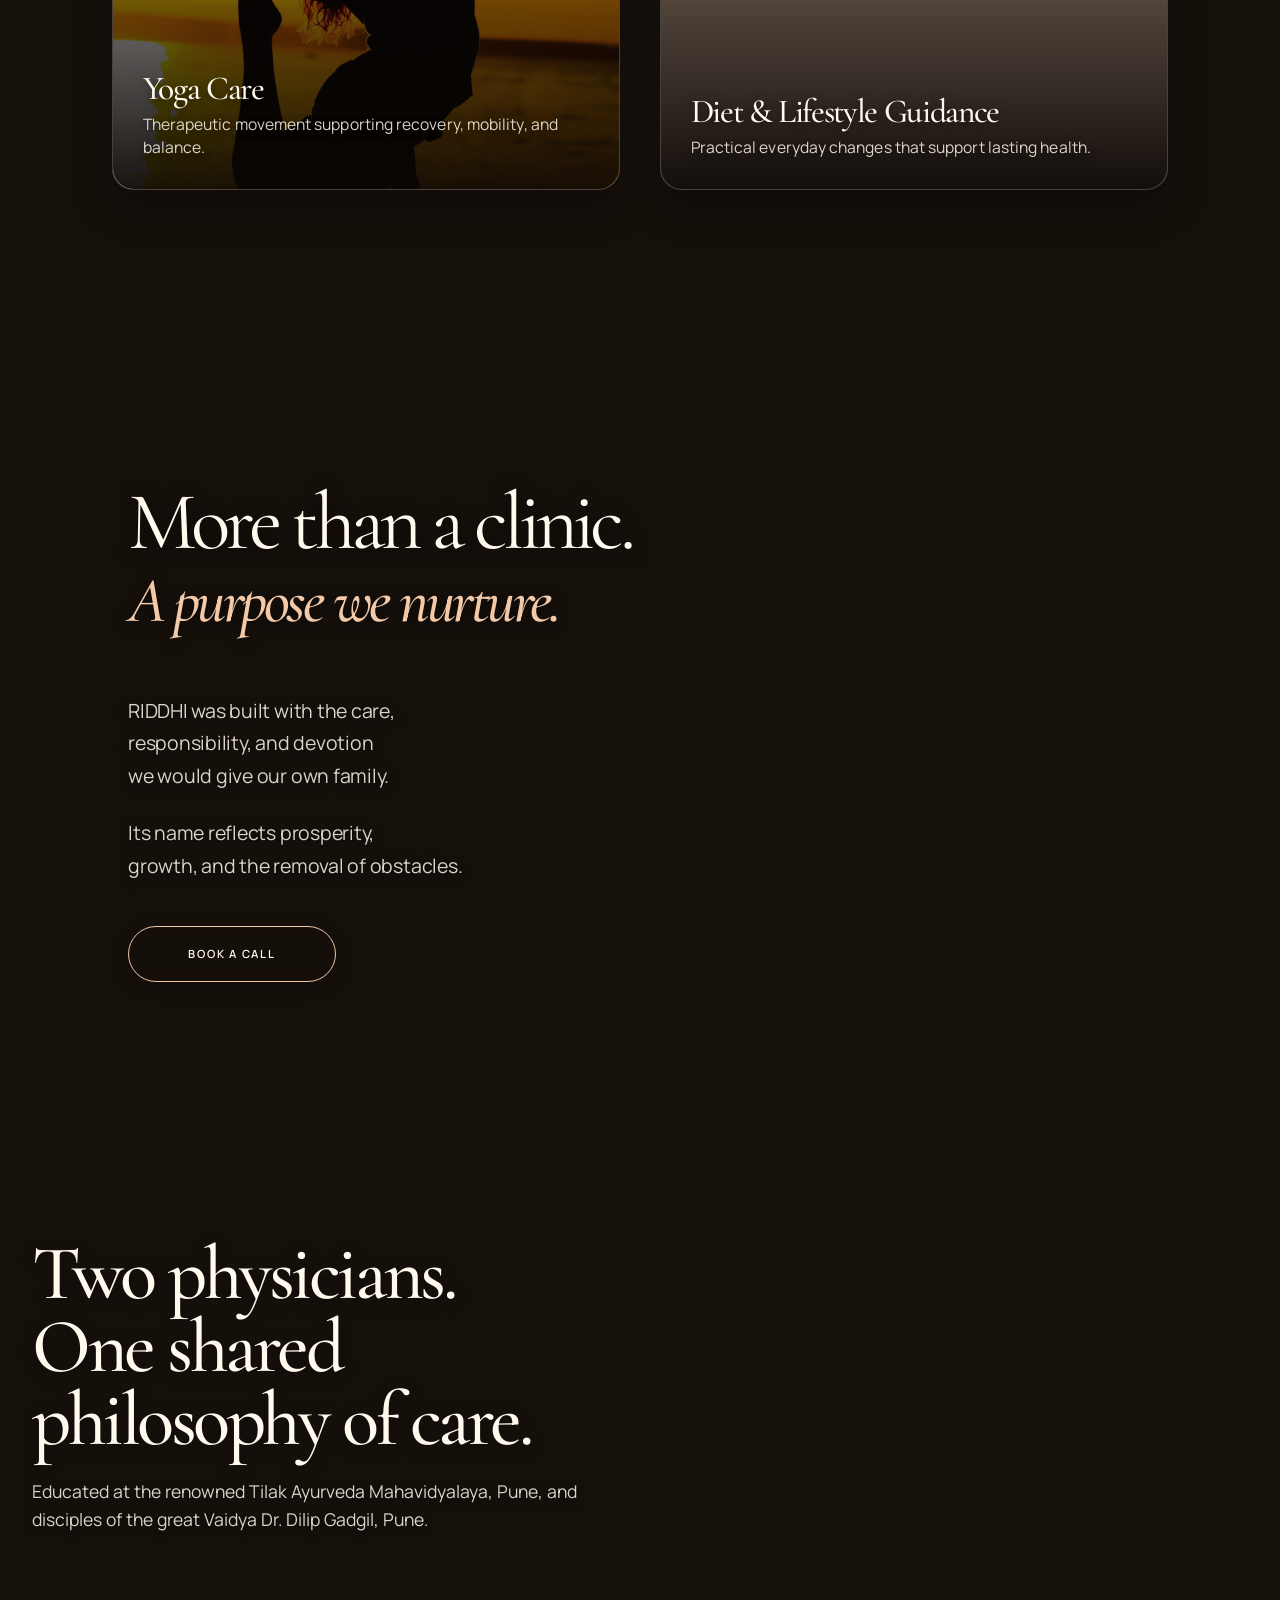
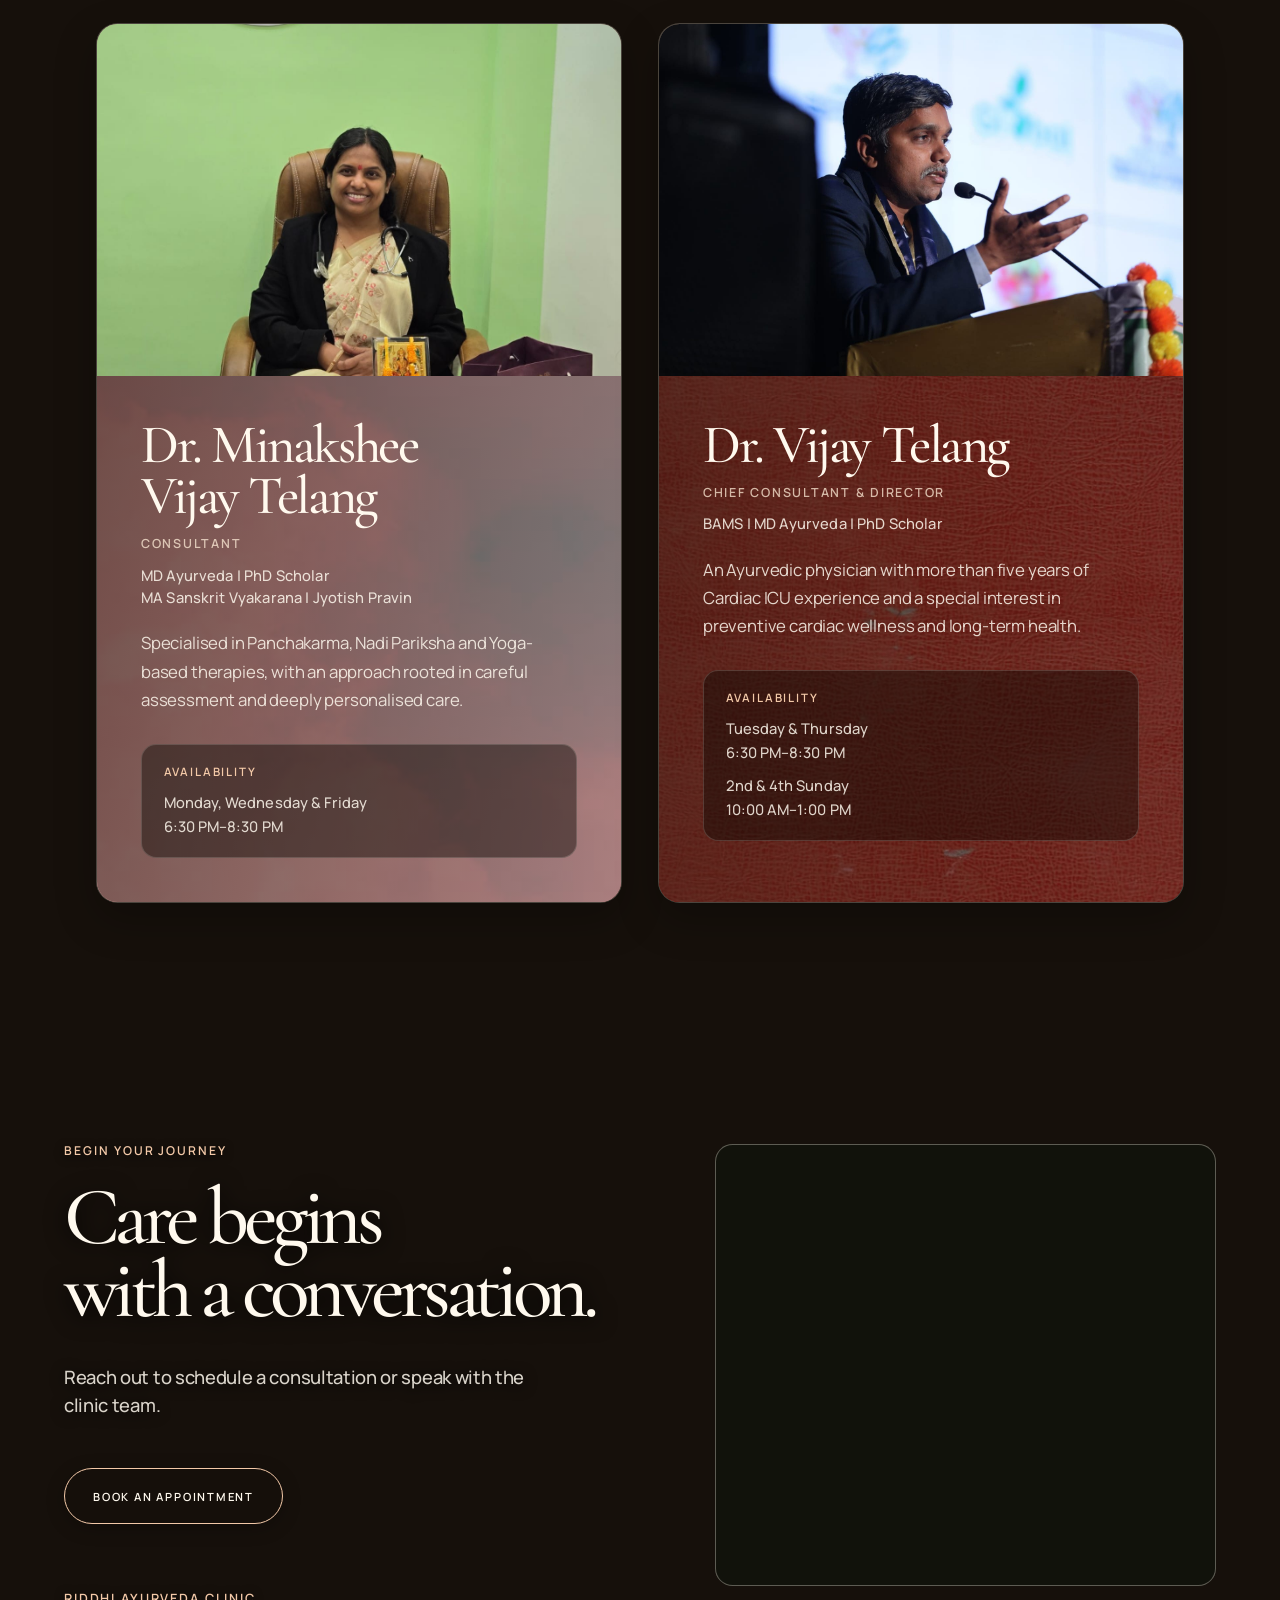
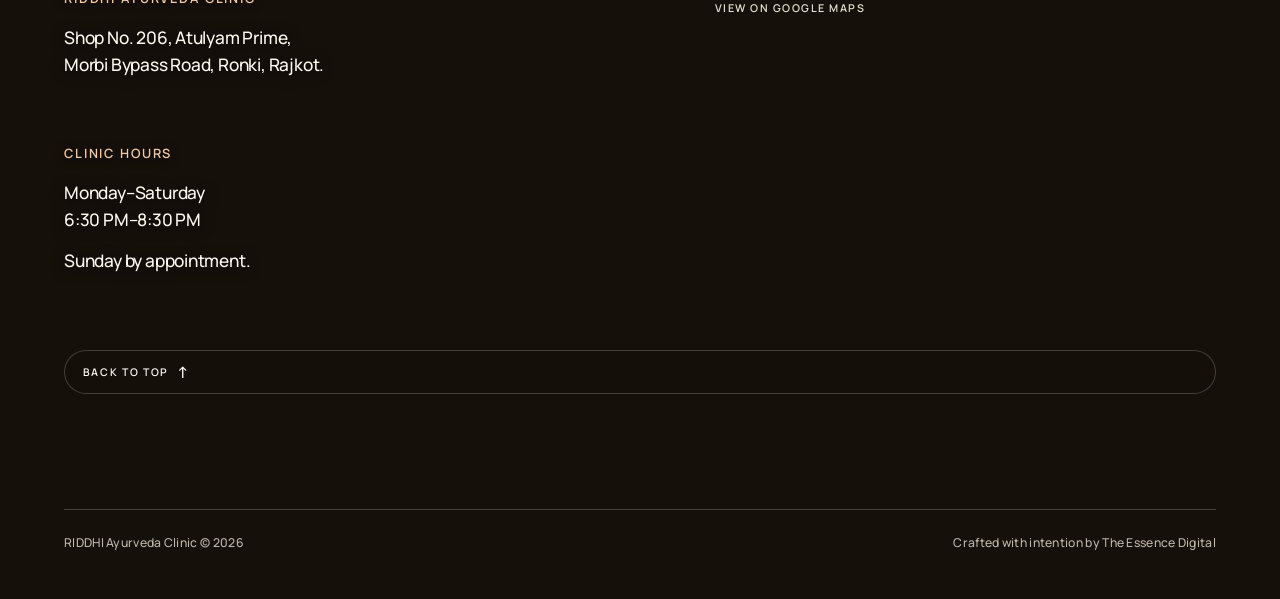
==== commit 1afe1d82: "reverteing to the previous design" ====
--- a/index.html
+++ b/index.html
@@ -22,6 +22,9 @@
         <div class="fixed-bg-slide is-active" data-bg-section="top">
           <img src="./assets/images/hero.jpg" alt="" class="bg-img hero-bg" fetchpriority="high" />
         </div>
+        <div class="fixed-bg-slide" data-bg-section="philosophy">
+          <img src="./assets/images/philosophy-leaves.jpg" alt="" class="bg-img philosophy-bg" loading="eager" />
+        </div>
         <div class="fixed-bg-slide" data-bg-section="treatments">
           <img src="./assets/images/treatments-background.jpg" alt="" class="bg-img treatments-bg" loading="eager" />
         </div>
@@ -64,15 +67,24 @@
 
         <div class="hero__content">
           <h1 id="hero-title">Return to<br />balance.</h1>
-          <p class="hero__statement">Panchkarma and Yoga-Care in Rajkot, India.</p>
-
-          <div class="hero__philosophy">
-            <h2 class="hero__philosophy-title">Before we treat, we listen.</h2>
-            <p class="hero__philosophy-text">Healing begins with understanding <br /> person behind the illness.<br />Balance in body, mind, and lifestyle <br/> leads to lasting wellness.</p>
-          </div>
-
+          <p class="hero__statement">Panchkarma and Yoga-Care<br />in Rajkot, India.</p>
           <div class="hero__actions">
-            <a class="primary-action" href="https://wa.me/918793219610" target="_blank" rel="noopener noreferrer">Book your return</a>
+            <a class="primary-action" href="https://wa.me/918793219610" target="_blank" rel="noopener noreferrer">Begin your return</a>
+          </div>
+        </div>
+      </section>
+
+      <section id="philosophy" class="philosophy-section" aria-labelledby="philosophy-title">
+        <div class="philosophy-inner">
+          <div class="philosophy-heading-group">
+            <h2 id="philosophy-title" class="philosophy-title">Before we treat,<br />we listen.</h2>
+          </div>
+          <div class="philosophy-body">
+            <p class="philosophy-support">Healing begins with understanding the person behind the illness.</p>
+            <p class="philosophy-closing">Balance in body, mind, and lifestyle leads to lasting wellness.</p>
+            <div class="philosophy-actions">
+              <a class="primary-action philosophy-action" href="https://wa.me/918793219610" target="_blank" rel="noopener noreferrer">Chat with us</a>
+            </div>
           </div>
         </div>
       </section>
@@ -168,102 +180,18 @@
       </section>
 
       <section id="journey" class="journey-section" aria-labelledby="journey-title">
-        <div class="journey-bg-pattern" aria-hidden="true"></div>
         <div class="journey-inner">
-          <header class="journey-header">
-            <h2 id="journey-title" class="journey-title">Our Journey</h2>
-            <p class="journey-subtitle">Rooted in Classical Ayurveda. Dedicated to Personalized Healing.</p>
-          </header>
-
-          <div class="timeline-container">
-            <div class="timeline-line" aria-hidden="true">
-              <div class="timeline-line__progress"></div>
-            </div>
-
-            <!-- Milestone 1 -->
-            <article class="timeline-item timeline-item--left">
-              <div class="timeline-marker" aria-hidden="true">
-                <svg viewBox="0 0 24 24" width="22" height="22" fill="none" stroke="currentColor" stroke-width="1.8" stroke-linecap="round" stroke-linejoin="round"><path d="M22 10v6M2 10l10-5 10 5-10 5z"/><path d="M6 12v5c3 3 9 3 12 0v-5"/></svg>
-              </div>
-              <div class="timeline-card">
-                <span class="timeline-number">01</span>
-                <h3 class="timeline-heading">Strong Foundation</h3>
-                <p class="timeline-location"><span aria-hidden="true">📍</span> Graduation from Tilak Ayurveda Mahavidyalaya, Pune</p>
-                <p class="timeline-text">Dr. Minakshee Ashok Bagal Telang and Dr. Vijay Manik Telang began their Ayurvedic journey by graduating from Tilak Ayurveda Mahavidyalaya, Pune—one of India's oldest and most respected institutions for Ayurvedic education.</p>
-              </div>
-            </article>
-
-            <!-- Milestone 2 -->
-            <article class="timeline-item timeline-item--right">
-              <div class="timeline-marker" aria-hidden="true">
-                <svg viewBox="0 0 24 24" width="22" height="22" fill="none" stroke="currentColor" stroke-width="1.8" stroke-linecap="round" stroke-linejoin="round"><path d="M12 3c-2.5 3-4 6.5-4 9.5a4 4 0 008 0C16 9.5 14.5 6 12 3z"/><path d="M12 12.5C9 13.5 6 15 3.5 17c3.5 2 7.5 2 10.5.5"/><path d="M12 12.5c3 1 6 2.5 8.5 4.5-3.5 2-7.5 2-10.5.5"/><circle cx="12" cy="18" r="1.5"/></svg>
-              </div>
-              <div class="timeline-card">
-                <span class="timeline-number">02</span>
-                <h3 class="timeline-heading">Learning from an Eminent Guru</h3>
-                <p class="timeline-location"><span aria-hidden="true">📍</span> Clinical Training under Vaidya Dilip Gadgil</p>
-                <p class="timeline-text">Their practical clinical training under the renowned Ayurvedic physician Vaidya Dilip Gadgil shaped their approach to classical diagnosis, authentic treatment, and compassionate patient care.</p>
-              </div>
-            </article>
-
-            <!-- Milestone 3 -->
-            <article class="timeline-item timeline-item--left">
-              <div class="timeline-marker" aria-hidden="true">
-                <svg viewBox="0 0 24 24" width="22" height="22" fill="none" stroke="currentColor" stroke-width="1.8" stroke-linecap="round" stroke-linejoin="round"><path d="M4 19.5A2.5 2.5 0 0 1 6.5 17H20"/><path d="M6.5 2H20v20H6.5A2.5 2.5 0 0 1 4 19.5v-15A2.5 2.5 0 0 1 6.5 2z"/><path d="M12 7v6M9 10h6"/></svg>
-              </div>
-              <div class="timeline-card">
-                <span class="timeline-number">03</span>
-                <h3 class="timeline-heading">Expanding Expertise</h3>
-                <p class="timeline-location"><span aria-hidden="true">📍</span> Advanced Education &amp; Clinical Experience</p>
-                <p class="timeline-text">Dr. Minakshee pursued MD Ayurveda (Rachana Sharir) along with an MA in Sanskrit Vyakarana, while building expertise in Panchakarma, Yoga, women's health, preventive care, and anatomical research.</p>
-                <p class="timeline-text">Dr. Vijay completed MD Ayurveda and gained valuable experience in both Ayurveda and cardiac intensive care, developing a special interest in cardiac, renal, and lifestyle-related disorders.</p>
-              </div>
-            </article>
-
-            <!-- Milestone 4 -->
-            <article class="timeline-item timeline-item--right">
-              <div class="timeline-marker" aria-hidden="true">
-                <svg viewBox="0 0 24 24" width="22" height="22" fill="none" stroke="currentColor" stroke-width="1.8" stroke-linecap="round" stroke-linejoin="round"><path d="M3 21h18M5 21V7l7-4 7 4v14M9 10h6M12 7v6M10 17h4v4h-4z"/></svg>
-              </div>
-              <div class="timeline-card">
-                <span class="timeline-number">04</span>
-                <h3 class="timeline-heading">Beginning of Riddhi Ayurveda Clinic</h3>
-                <p class="timeline-location"><span aria-hidden="true">📍</span> Establishing Authentic Ayurvedic Care in Rajkot</p>
-                <p class="timeline-text">With a shared vision of delivering classical yet practical Ayurveda, they founded Riddhi Ayurveda Clinic to provide personalized, holistic healthcare based on authentic Ayurvedic principles.</p>
-              </div>
-            </article>
-
-            <!-- Milestone 5 -->
-            <article class="timeline-item timeline-item--left">
-              <div class="timeline-marker" aria-hidden="true">
-                <svg viewBox="0 0 24 24" width="22" height="22" fill="none" stroke="currentColor" stroke-width="1.8" stroke-linecap="round" stroke-linejoin="round"><path d="M20.84 4.61a5.5 5.5 0 00-7.78 0L12 5.67l-1.06-1.06a5.5 5.5 0 00-7.78 7.78l1.06 1.06L12 21.23l7.78-7.78 1.06-1.06a5.5 5.5 0 000-7.78z"/><path d="M12 11c1-2 3-3 5-2"/></svg>
-              </div>
-              <div class="timeline-card">
-                <span class="timeline-number">05</span>
-                <h3 class="timeline-heading">Personalized Healing Philosophy</h3>
-                <p class="timeline-location"><span aria-hidden="true">📍</span> Individual-Centred Treatment</p>
-                <p class="timeline-text">Every treatment plan is thoughtfully designed according to the patient's constitution, disease condition, age, strength, and lifestyle, combining Ayurvedic medicines, Panchakarma, Yoga, diet, and sustainable lifestyle guidance.</p>
-              </div>
-            </article>
-
-            <!-- Milestone 6 -->
-            <article class="timeline-item timeline-item--right">
-              <div class="timeline-marker" aria-hidden="true">
-                <svg viewBox="0 0 24 24" width="22" height="22" fill="none" stroke="currentColor" stroke-width="1.8" stroke-linecap="round" stroke-linejoin="round"><path d="M12 22v-9"/><path d="M12 13a5 5 0 10-5-5c0 2.5 2 5 5 5z"/><path d="M12 13a5 5 0 115-5c0 2.5-2 5-5 5z"/><path d="M8 22h8"/></svg>
-              </div>
-              <div class="timeline-card">
-                <span class="timeline-number">06</span>
-                <h3 class="timeline-heading">Continuing the Mission</h3>
-                <p class="timeline-location"><span aria-hidden="true">📍</span> Ayurveda for Modern Living</p>
-                <p class="timeline-text">Today, Riddhi Ayurveda Clinic continues its mission of making authentic Ayurveda practical, responsible, and relevant to modern life while remaining firmly rooted in classical Ayurvedic wisdom.</p>
-              </div>
-            </article>
-          </div>
-
-          <div class="journey-cta">
-            <h3 class="journey-cta__heading">Healing Rooted in Tradition, Guided by Experience.</h3>
-            <p class="journey-cta__text">Experience personalized Ayurvedic care designed for long-term wellness.</p>
-            <a class="primary-action journey-cta__action" href="https://wa.me/918793219610" target="_blank" rel="noopener noreferrer">Book a Consultation</a>
+          <div class="journey-content">
+            <h2 id="journey-title" class="journey-title">More than a clinic.<span>A purpose we nurture.</span></h2>
+
+            <div class="journey-story">
+              <p>RIDDHI was built with the care,<br />responsibility, and devotion<br />we would give our own family.</p>
+              <p>Its name reflects prosperity,<br />growth, and the removal of obstacles.</p>
+            </div>
+
+            <div class="journey-actions">
+              <a class="primary-action journey-action" href="https://wa.me/918793219610" target="_blank" rel="noopener noreferrer">Book a Call</a>
+            </div>
           </div>
         </div>
       </section>
--- a/styles.css
+++ b/styles.css
@@ -312,10 +312,9 @@
 .hero__content {
   position: relative;
   z-index: 2;
-  align-self: center;
-  width: min(100%, 46rem);
-  padding: clamp(5.5rem, 12vh, 7.5rem) var(--page-padding) clamp(1.5rem, 3vh, 2.5rem);
-  text-align: center;
+  align-self: flex-end;
+  width: min(100%, 44rem);
+  padding: 0 var(--page-padding) max(4rem, env(safe-area-inset-bottom));
 }
 
 .eyebrow {
@@ -333,61 +332,29 @@
   margin: 0;
   color: var(--ivory);
   font-family: var(--serif);
-  font-size: clamp(3.8rem, 10vw, 6.4rem);
+  font-size: clamp(3.6rem, 13vw, 5.5rem);
   font-weight: 500;
   letter-spacing: -0.05em;
-  line-height: 0.95;
+  line-height: 0.94;
   text-shadow: 0 4px 20px rgba(0, 0, 0, 0.4);
 }
 
 .hero__statement {
-  margin: clamp(1.6rem, 3vh, 2.4rem) auto 0;
-  max-width: 32rem;
+  margin: 1.75rem 0 0;
   color: var(--ivory-muted);
-  font-size: clamp(1.12rem, 2.2vw, 1.4rem);
+  font-size: clamp(1.1rem, 4.2vw, 1.35rem);
   font-weight: 400;
   letter-spacing: -0.015em;
-  line-height: 1.52;
+  line-height: 1.48;
   text-shadow: 0 2px 10px rgba(0, 0, 0, 0.35);
-}
-
-.hero__philosophy {
-  max-width: 38rem;
-  margin: clamp(3.25rem, 6vh, 4.75rem) auto 0;
-  padding-top: clamp(2.25rem, 4vh, 3.25rem);
-  border-top: 1px solid rgba(255, 248, 233, 0.22);
-}
-
-.hero__philosophy-title {
-  margin: 0 0 1.1rem;
-  color: var(--gold-accent);
-  font-family: var(--serif);
-  font-size: clamp(1.65rem, 3.4vw, 2.4rem);
-  font-weight: 500;
-  font-style: italic;
-  letter-spacing: -0.025em;
-  line-height: 1.18;
-  text-shadow: 0 2px 12px rgba(0, 0, 0, 0.6);
-}
-
-.hero__philosophy-text {
-  margin: 0.85rem 0 0;
-  color: var(--ivory-muted);
-  font-family: var(--sans);
-  font-size: clamp(0.98rem, 1.9vw, 1.14rem);
-  font-weight: 400;
-  letter-spacing: -0.01em;
-  line-height: 1.62;
-  text-shadow: 0 2px 10px rgba(0, 0, 0, 0.5);
 }
 
 .hero__actions {
   display: flex;
   flex-wrap: wrap;
   align-items: center;
-  justify-content: center;
   gap: 1.2rem 1.45rem;
-  margin-top: clamp(2.25rem, 4.5vh, 3.25rem);
+  margin-top: 2.25rem;
 }
 
 .primary-action {
@@ -397,7 +364,6 @@
   gap: 0.9rem;
   min-width: 13rem;
   min-height: 3.5rem;
-  margin-inline: auto;
   padding: 0.9rem 1.75rem;
   color: var(--ivory);
   border: 1px solid rgba(243, 201, 168, 0.45);
@@ -710,28 +676,38 @@
   .desktop-nav {
     display: flex;
     align-items: center;
-    gap: clamp(1.6rem, 3.2vw, 3.25rem);
-    font-size: 0.68rem;
-    font-weight: 500;
-    letter-spacing: 0.14em;
+    gap: clamp(1.5rem, 3.3vw, 3.5rem);
+    font-size: 0.64rem;
+    font-weight: 600;
+    letter-spacing: 0.13em;
     text-transform: uppercase;
   }
-  .desktop-nav a {
-    opacity: 0.82;
-    transition: opacity 200ms ease, color 200ms ease;
-  }
-  .desktop-nav a:hover,
-  .desktop-nav a:focus-visible {
-    opacity: 1;
-    color: var(--gold-accent);
-  }
   .hero__content {
-    align-self: center;
-    padding-bottom: 0;
-    margin-top: clamp(2rem, 6vh, 4rem);
+    padding-bottom: clamp(3.6rem, 7vw, 6.5rem);
   }
   h1 { font-size: clamp(4.8rem, 8.2vw, 8.5rem); }
-  .hero__statement { max-width: 28rem; font-size: clamp(1.15rem, 1.6vw, 1.45rem); }
+  .hero__statement { max-width: 22rem; font-size: clamp(1.15rem, 1.6vw, 1.45rem); }
+  .philosophy-section {
+    margin-top: -6rem;
+    padding-block: clamp(8.75rem, 13vw, 11.25rem);
+    padding-top: calc(clamp(8.75rem, 13vw, 11.25rem) + 6rem);
+  }
+
+  .philosophy-inner {
+    display: flex;
+    flex-direction: column;
+    align-items: flex-start;
+    width: min(100%, 74rem);
+  }
+  .philosophy-heading-group { max-width: 42rem; }
+  .philosophy-body {
+    max-width: 36rem;
+    margin-top: clamp(2.5rem, 5vw, 3.75rem);
+    padding-top: 0;
+  }
+  .philosophy-title { font-size: clamp(3.4rem, 6.2vw, 6.25rem); }
+  .philosophy-support { font-size: clamp(1.7rem, 2.3vw, 2rem); }
+  .philosophy-closing { font-size: clamp(1.125rem, 1.4vw, 1.3rem); }
 }
 
 @media (min-width: 64rem) {
@@ -743,7 +719,7 @@
   position: relative;
   isolation: isolate;
   overflow: hidden;
-  padding: clamp(1.25rem, 2.5vw, 2.25rem) 0 clamp(3.5rem, 7vw, 5.5rem);
+  padding: clamp(3.5rem, 7vw, 5.5rem) 0;
   color: var(--ivory);
 }
 
@@ -829,17 +805,17 @@
   flex-direction: column;
   height: clamp(16.5rem, 30vw, 20.5rem);
   overflow: hidden;
-  border: 1px solid rgba(255, 248, 233, 0.14);
-  border-radius: 1.25rem;
+  border: 1px solid rgb(255 248 233 / 0.22);
+  border-radius: 1.35rem;
   background: #140e0a;
-  box-shadow: 0 10px 30px rgba(0, 0, 0, 0.28);
-  transition: transform 300ms cubic-bezier(0.4, 0, 0.2, 1), box-shadow 300ms cubic-bezier(0.4, 0, 0.2, 1), border-color 300ms ease;
+  box-shadow: 0 1rem 2.5rem rgb(0 0 0 / 0.28);
+  transition: transform 320ms cubic-bezier(0.4, 0, 0.2, 1), box-shadow 320ms cubic-bezier(0.4, 0, 0.2, 1), border-color 320ms ease;
 }
 
 .care-card:hover {
-  transform: translateY(-4px);
-  border-color: rgba(243, 201, 168, 0.35);
-  box-shadow: 0 18px 42px rgba(0, 0, 0, 0.42);
+  transform: translateY(-5px);
+  border-color: rgb(255 248 233 / 0.45);
+  box-shadow: 0 1.5rem 3.25rem rgb(0 0 0 / 0.42);
 }
 
 .care-card__media {
@@ -907,9 +883,9 @@
 
 @media (min-width: 48rem) {
   .care-section {
-    margin-top: 0;
-    padding-top: clamp(1.75rem, 3.5vw, 3rem);
-    padding-bottom: clamp(5rem, 8vw, 7.5rem);
+    margin-top: -6rem;
+    padding-block: clamp(7rem, 11vw, 10rem);
+    padding-top: calc(clamp(7rem, 11vw, 10rem) + 6rem);
   }
 
   .care-section__header,
@@ -943,272 +919,91 @@
   padding: 0 9vw;
 }
 
-/* --- OUR JOURNEY TIMELINE SECTION --- */
 .journey-section {
   position: relative;
   isolation: isolate;
   display: flex;
-  flex-direction: column;
   overflow: hidden;
-  padding: clamp(4rem, 8vw, 6.5rem) var(--page-padding);
+  padding: clamp(3.5rem, 7vw, 5.5rem) var(--page-padding);
   color: var(--ivory);
   background: transparent;
 }
 
-.journey-bg-pattern {
-  position: absolute;
-  inset: 0;
-  z-index: 0;
-  opacity: 0.04;
-  pointer-events: none;
-  background-image: radial-gradient(circle at 20% 30%, #769a8b 1px, transparent 1px),
-                    radial-gradient(circle at 80% 70%, #2e5d50 1.5px, transparent 1px);
-  background-size: 48px 48px;
+.journey-section::before,
+.journey-section::after {
+  display: none;
 }
 
 .journey-inner {
   position: relative;
   z-index: 1;
-  width: min(100%, 72rem);
+  width: min(100%, 76rem);
   margin: 0 auto;
 }
 
-.journey-header {
-  max-width: 44rem;
-  margin: 0 auto clamp(3rem, 7vw, 5rem);
-  text-align: center;
+.journey-content {
+  max-width: 36rem;
 }
 
 .journey-title {
   margin: 0;
   color: var(--ivory);
   font-family: var(--serif);
-  font-size: clamp(3rem, 7vw, 5.25rem);
-  font-weight: 500;
-  letter-spacing: -0.05em;
-  line-height: 0.95;
+  font-size: clamp(3.1rem, 13vw, 4.8rem);
+  font-weight: 400;
+  letter-spacing: -0.06em;
+  line-height: 0.94;
   text-shadow: 0 3px 18px rgba(0, 0, 0, 0.85);
 }
 
-.journey-subtitle {
-  max-width: 34ch;
-  margin: 1.25rem auto 0;
+.journey-title span {
+  display: block;
+  margin-top: 0.16em;
   color: var(--gold-accent);
-  font-family: var(--serif);
-  font-size: clamp(1.2rem, 2.8vw, 1.65rem);
+  font-size: 0.78em;
   font-style: italic;
   font-weight: 500;
-  letter-spacing: -0.02em;
-  line-height: 1.35;
+  letter-spacing: -0.055em;
   text-shadow: 0 2px 14px rgba(0, 0, 0, 0.8);
 }
 
-/* Timeline Container */
-.timeline-container {
-  position: relative;
-  display: flex;
-  flex-direction: column;
-  gap: clamp(2.5rem, 5vw, 4rem);
-  padding-block: 1rem;
-}
-
-/* Vertical Line */
-.timeline-line {
-  position: absolute;
-  top: 1rem;
-  bottom: 1rem;
-  left: 1.6rem;
-  width: 2px;
-  background: rgba(255, 248, 233, 0.12);
-  border-radius: 2px;
-  pointer-events: none;
-}
-
-.timeline-line__progress {
-  position: absolute;
-  top: 0;
-  left: 0;
-  width: 100%;
-  height: 0%;
-  background: linear-gradient(to bottom, #2e5d50, var(--gold-accent));
-  border-radius: 2px;
-  box-shadow: 0 0 10px rgba(46, 93, 80, 0.8);
-  transition: height 120ms ease-out;
-}
-
-/* Timeline Item (Mobile stack) */
-.timeline-item {
-  position: relative;
-  display: flex;
-  flex-direction: column;
-  padding-left: 4.2rem;
-  opacity: 0;
-  transform: translateY(28px);
-  transition: opacity 650ms cubic-bezier(0.215, 0.61, 0.355, 1), transform 650ms cubic-bezier(0.215, 0.61, 0.355, 1);
-}
-
-.timeline-item.is-visible {
-  opacity: 1;
-  transform: translateY(0);
-}
-
-/* Timeline Marker (Circle Icon) */
-.timeline-marker {
-  position: absolute;
-  top: 1.2rem;
-  left: 1.6rem;
-  display: flex;
-  align-items: center;
-  justify-content: center;
-  width: 3.2rem;
-  height: 3.2rem;
-  color: var(--gold-accent);
-  background: #16241e;
-  border: 1px solid rgba(118, 154, 139, 0.35);
-  border-radius: 50%;
-  box-shadow: 0 4px 14px rgba(0, 0, 0, 0.4);
-  transform: translateX(-50%);
-  transition: color 350ms ease, background-color 350ms ease, border-color 350ms ease, box-shadow 350ms ease, transform 350ms ease;
-  z-index: 2;
-}
-
-.timeline-marker svg {
-  width: 1.35rem;
-  height: 1.35rem;
-  transition: transform 350ms cubic-bezier(0.34, 1.56, 0.64, 1);
-}
-
-.timeline-item.is-active .timeline-marker {
-  color: #fff;
-  background: #2e5d50;
-  border-color: var(--gold-accent);
-  box-shadow: 0 0 20px rgba(46, 93, 80, 0.7), 0 0 0 4px rgba(46, 93, 80, 0.25);
-}
-
-.timeline-item.is-active .timeline-marker svg {
-  transform: scale(1.12);
-}
-
-/* Timeline Card */
-.timeline-card {
-  position: relative;
-  display: flex;
-  flex-direction: column;
-  padding: clamp(1.6rem, 4vw, 2.25rem);
-  background: rgba(24, 17, 12, 0.68);
-  backdrop-filter: blur(14px);
-  -webkit-backdrop-filter: blur(14px);
-  border: 1px solid rgba(255, 248, 233, 0.14);
-  border-radius: 1.25rem;
-  box-shadow: 0 8px 30px rgba(0, 0, 0, 0.28);
-  transition: transform 300ms cubic-bezier(0.4, 0, 0.2, 1), box-shadow 300ms cubic-bezier(0.4, 0, 0.2, 1), border-color 300ms ease;
-}
-
-.timeline-card:hover {
-  transform: translateY(-3px);
-  border-color: rgba(243, 201, 168, 0.35);
-  box-shadow: 0 16px 38px rgba(0, 0, 0, 0.38);
-}
-
-.timeline-number {
-  position: absolute;
-  top: 1.25rem;
-  right: 1.5rem;
-  color: rgba(255, 238, 216, 0.25);
-  font-family: var(--serif);
-  font-size: 1.6rem;
-  font-weight: 700;
-  letter-spacing: -0.04em;
-  line-height: 1;
-}
-
-.timeline-heading {
-  margin: 0;
-  padding-right: 2rem;
-  color: var(--ivory);
-  font-family: var(--serif);
-  font-size: clamp(1.4rem, 3.2vw, 1.85rem);
-  font-weight: 600;
-  letter-spacing: -0.035em;
-  line-height: 1.15;
-}
-
-.timeline-location {
-  margin: 0.6rem 0 0;
-  color: #8ab4a4;
-  font-family: var(--sans);
-  font-size: clamp(0.82rem, 1.8vw, 0.92rem);
-  font-weight: 600;
-  letter-spacing: 0.02em;
-}
-
-.timeline-text {
-  margin: 0.9rem 0 0;
+.journey-story {
+  max-width: 32rem;
+  margin-top: clamp(1.75rem, 6vw, 2.5rem);
   color: var(--ivory-muted);
   font-family: var(--sans);
-  font-size: clamp(0.92rem, 1.9vw, 1.02rem);
+  font-size: clamp(1.04rem, 4vw, 1.22rem);
   font-weight: 400;
-  letter-spacing: -0.008em;
-  line-height: 1.62;
-}
-
-.timeline-text + .timeline-text {
-  margin-top: 0.7rem;
-}
-
-/* Bottom CTA Block */
-.journey-cta {
-  display: flex;
-  flex-direction: column;
-  align-items: center;
-  max-width: 44rem;
-  margin: clamp(3.5rem, 8vw, 5.5rem) auto 0;
-  padding: clamp(2.25rem, 5vw, 3.25rem) clamp(1.5rem, 4vw, 3rem);
-  text-align: center;
-  background: linear-gradient(145deg, rgba(30, 48, 40, 0.72), rgba(18, 12, 8, 0.82));
-  backdrop-filter: blur(14px);
-  -webkit-backdrop-filter: blur(14px);
-  border: 1px solid rgba(118, 154, 139, 0.38);
-  border-radius: 1.6rem;
-  box-shadow: 0 1.25rem 3rem rgba(0, 0, 0, 0.4);
-}
-
-.journey-cta__heading {
-  margin: 0;
-  color: var(--ivory);
-  font-family: var(--serif);
-  font-size: clamp(1.85rem, 4.5vw, 2.85rem);
-  font-weight: 500;
-  letter-spacing: -0.04em;
-  line-height: 1.1;
-  text-shadow: 0 2px 14px rgba(0, 0, 0, 0.8);
-}
-
-.journey-cta__text {
-  max-width: 32ch;
-  margin: 0.85rem 0 0;
-  color: var(--ivory-muted);
-  font-family: var(--sans);
-  font-size: clamp(0.96rem, 2vw, 1.1rem);
-  font-weight: 400;
-  line-height: 1.55;
-}
-
-.journey-cta__action {
+  letter-spacing: -0.012em;
+  line-height: 1.65;
+  text-shadow: 0 2px 12px rgba(0, 0, 0, 0.8);
+}
+
+.journey-story p { margin: 0; }
+
+.journey-story p + p { margin-top: clamp(1.2rem, 4vw, 1.6rem); }
+
+.journey-actions {
+  display: flex;
+  flex-wrap: wrap;
+  margin-top: clamp(2rem, 6vw, 2.75rem);
+}
+
+.journey-action {
   width: auto;
-  margin-top: 1.85rem;
-  padding: 0.95rem 2.2rem;
   color: var(--ivory);
   border-color: var(--gold-accent);
-  background: rgba(22, 16, 11, 0.6);
+  background: rgba(22, 16, 11, 0.55);
   backdrop-filter: blur(8px);
 }
 
-.journey-cta__action:hover,
-.journey-cta__action:focus-visible {
+.journey-action:hover,
+.journey-action:focus-visible {
   color: var(--ink);
   background: var(--gold-accent);
 }
+
+.journey-content .section-back-top { margin-top: clamp(2rem, 8vw, 2.75rem); }
 
 .doctors-section {
   position: relative;
@@ -1268,19 +1063,19 @@
   display: flex;
   flex-direction: column;
   overflow: hidden;
-  border: 1px solid rgba(255, 248, 233, 0.14);
-  border-radius: 1.25rem;
-  box-shadow: 0 12px 36px rgba(0, 0, 0, 0.3);
-  background: rgba(25, 17, 12, 0.65);
-  backdrop-filter: blur(12px);
-  -webkit-backdrop-filter: blur(12px);
+  border: 1px solid rgb(255 248 233 / 0.22);
+  border-radius: 1.35rem;
+  box-shadow: 0 1rem 2.5rem rgb(0 0 0 / 0.25);
+  background: rgb(27 19 14 / 0.65);
+  backdrop-filter: blur(10px);
+  -webkit-backdrop-filter: blur(10px);
   transition: transform 300ms cubic-bezier(0.4, 0, 0.2, 1), box-shadow 300ms cubic-bezier(0.4, 0, 0.2, 1), border-color 300ms ease;
 }
 
 .doctor-card:hover {
-  transform: translateY(-4px);
-  border-color: rgba(255, 248, 233, 0.35);
-  box-shadow: 0 20px 48px rgba(0, 0, 0, 0.42);
+  transform: translateY(-5px);
+  border-color: rgb(255 248 233 / 0.42);
+  box-shadow: 0 1.5rem 3.25rem rgb(0 0 0 / 0.38);
 }
 
 .doctor-photo {
@@ -1471,8 +1266,7 @@
 .contact-actions {
   display: flex;
   flex-direction: column;
-  align-items: center;
-  justify-content: center;
+  align-items: flex-start;
   gap: 1rem;
   margin-top: clamp(2.25rem, 10vw, 3rem);
 }
@@ -1538,10 +1332,9 @@
 .contact-map {
   overflow: hidden;
   padding: 0.16rem;
-  border: 1px solid rgba(255, 248, 233, 0.16);
-  border-radius: 1.25rem;
-  background: rgba(9, 26, 16, 0.28);
-  box-shadow: 0 10px 32px rgba(0, 0, 0, 0.32);
+  border: 1px solid rgb(255 247 232 / 0.32);
+  border-radius: 1.1rem;
+  background: rgb(9 26 16 / 0.28);
 }
 
 .contact-map iframe {
@@ -1549,7 +1342,7 @@
   width: 100%;
   height: clamp(15rem, 66vw, 17.5rem);
   border: 0;
-  border-radius: 1.15rem;
+  border-radius: 0.96rem;
 }
 
 .contact-map-link {
@@ -1590,55 +1383,25 @@
 @media (min-width: 48rem) {
   .journey-section {
     margin-top: -6rem;
-    padding: calc(clamp(7rem, 10vw, 10rem) + 6rem) var(--page-padding) clamp(7.5rem, 10vw, 10rem);
-  }
+    padding: calc(clamp(9rem, 12vw, 12rem) + 6rem) var(--page-padding) clamp(7.5rem, 10vw, 10rem);
+  }
+
+  .journey-section::before,
+  .journey-section::after {
+    mask-image: linear-gradient(to bottom, transparent 0, #000 6rem, #000 100%);
+    -webkit-mask-image: linear-gradient(to bottom, transparent 0, #000 6rem, #000 100%);
+  }
+
+  .journey-section::before { background-position: center 49%; }
 
   .journey-inner {
-    width: min(100%, 72rem);
-    margin-right: auto;
-    margin-left: auto;
-  }
-
-  .journey-title { font-size: clamp(3.8rem, 6vw, 5.5rem); }
-
-  .timeline-container {
-    gap: clamp(3rem, 6vw, 5rem);
-    padding-block: 2rem;
-  }
-
-  .timeline-line {
-    left: 50%;
-    transform: translateX(-50%);
-  }
-
-  .timeline-item {
-    width: 50%;
-    padding-left: 0;
-  }
-
-  .timeline-item--left {
-    align-self: flex-start;
-    padding-right: 3.5rem;
-    text-align: left;
-  }
-
-  .timeline-item--left .timeline-marker {
-    top: 1.5rem;
-    left: 100%;
-    transform: translateX(-50%);
-  }
-
-  .timeline-item--right {
-    align-self: flex-end;
-    padding-left: 3.5rem;
-    text-align: left;
-  }
-
-  .timeline-item--right .timeline-marker {
-    top: 1.5rem;
-    left: 0;
-    transform: translateX(-50%);
-  }
+    width: min(calc(100% - (var(--page-padding) * 2)), 49rem);
+    margin-left: max(var(--page-padding), calc((100% - 76rem) / 2));
+  }
+
+  .journey-title { font-size: clamp(4.1rem, 6.4vw, 6.5rem); }
+
+  .journey-story { margin-top: clamp(3.25rem, 5vw, 4.75rem); }
 
   .doctors-section {
     margin-top: -6rem;
@@ -1709,7 +1472,6 @@
   .contact-actions {
     flex-direction: row;
     align-items: center;
-    justify-content: center;
     gap: 1.6rem;
   }
 
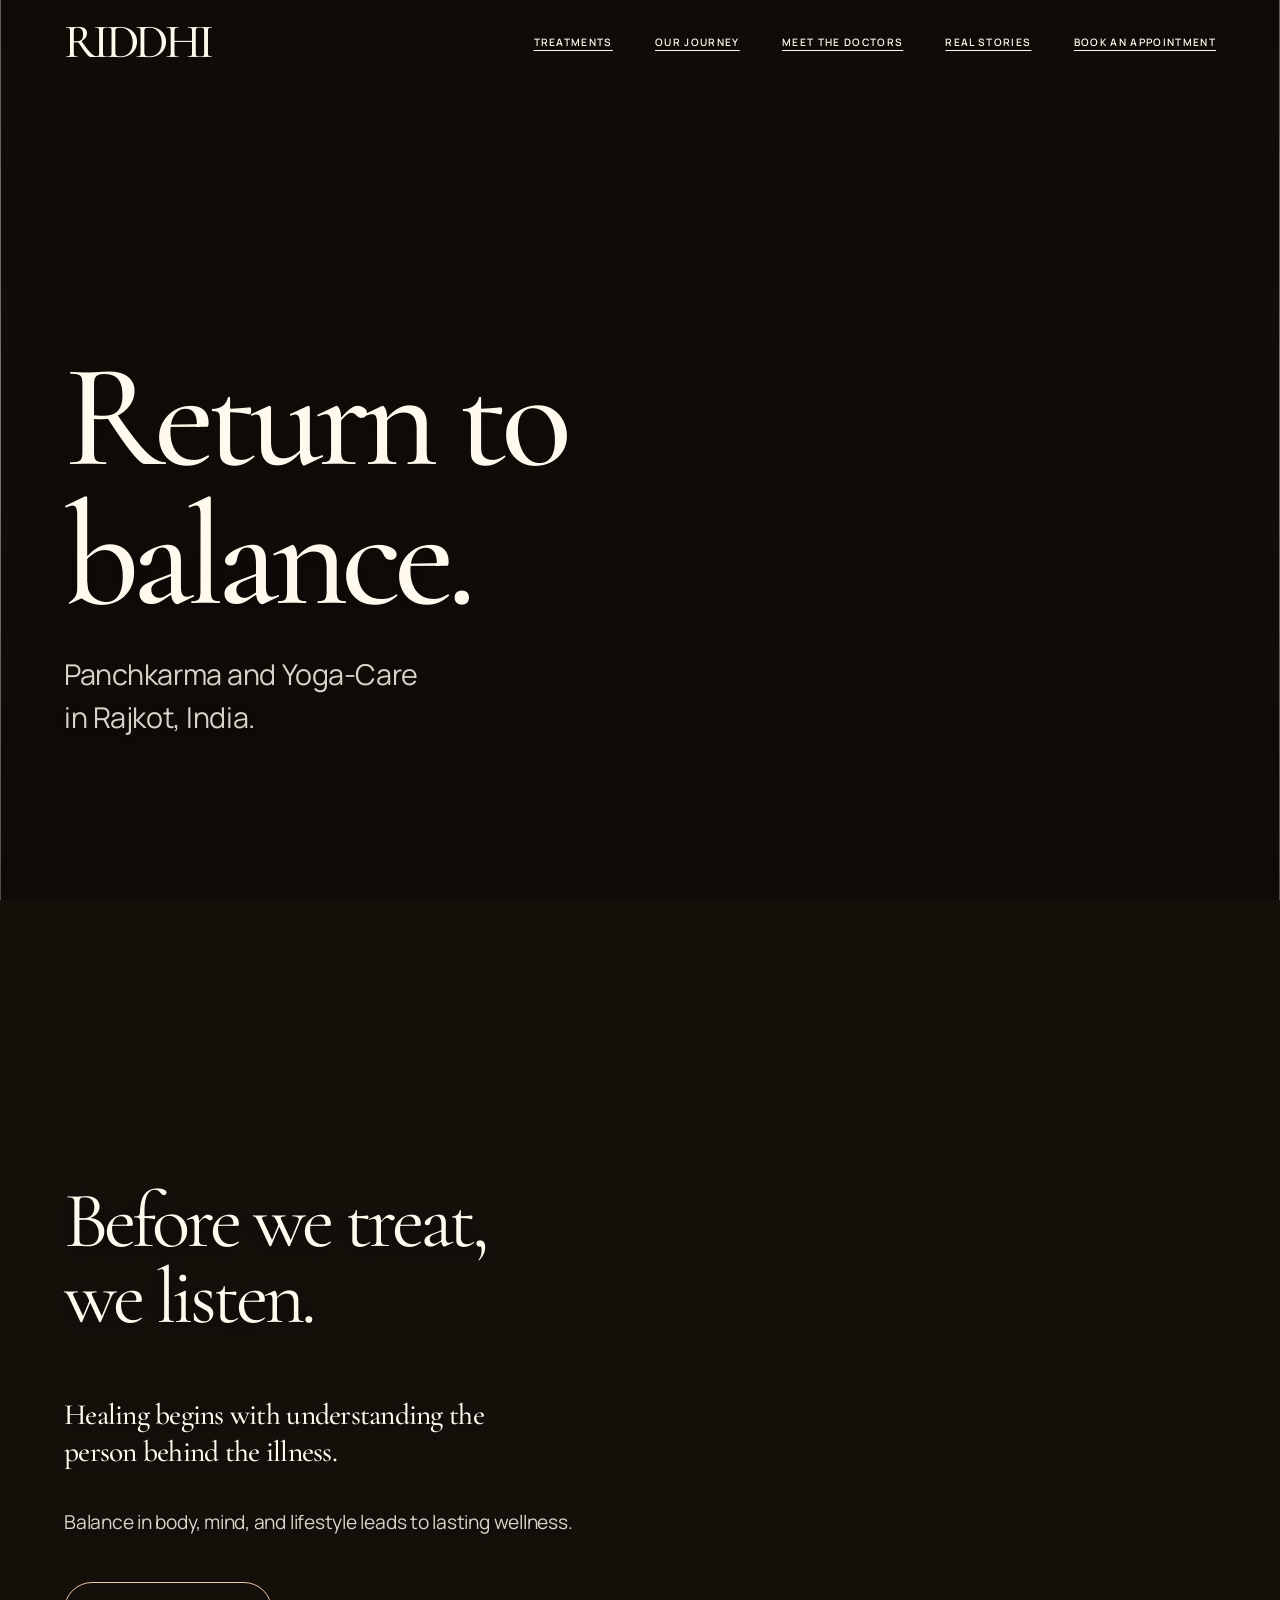
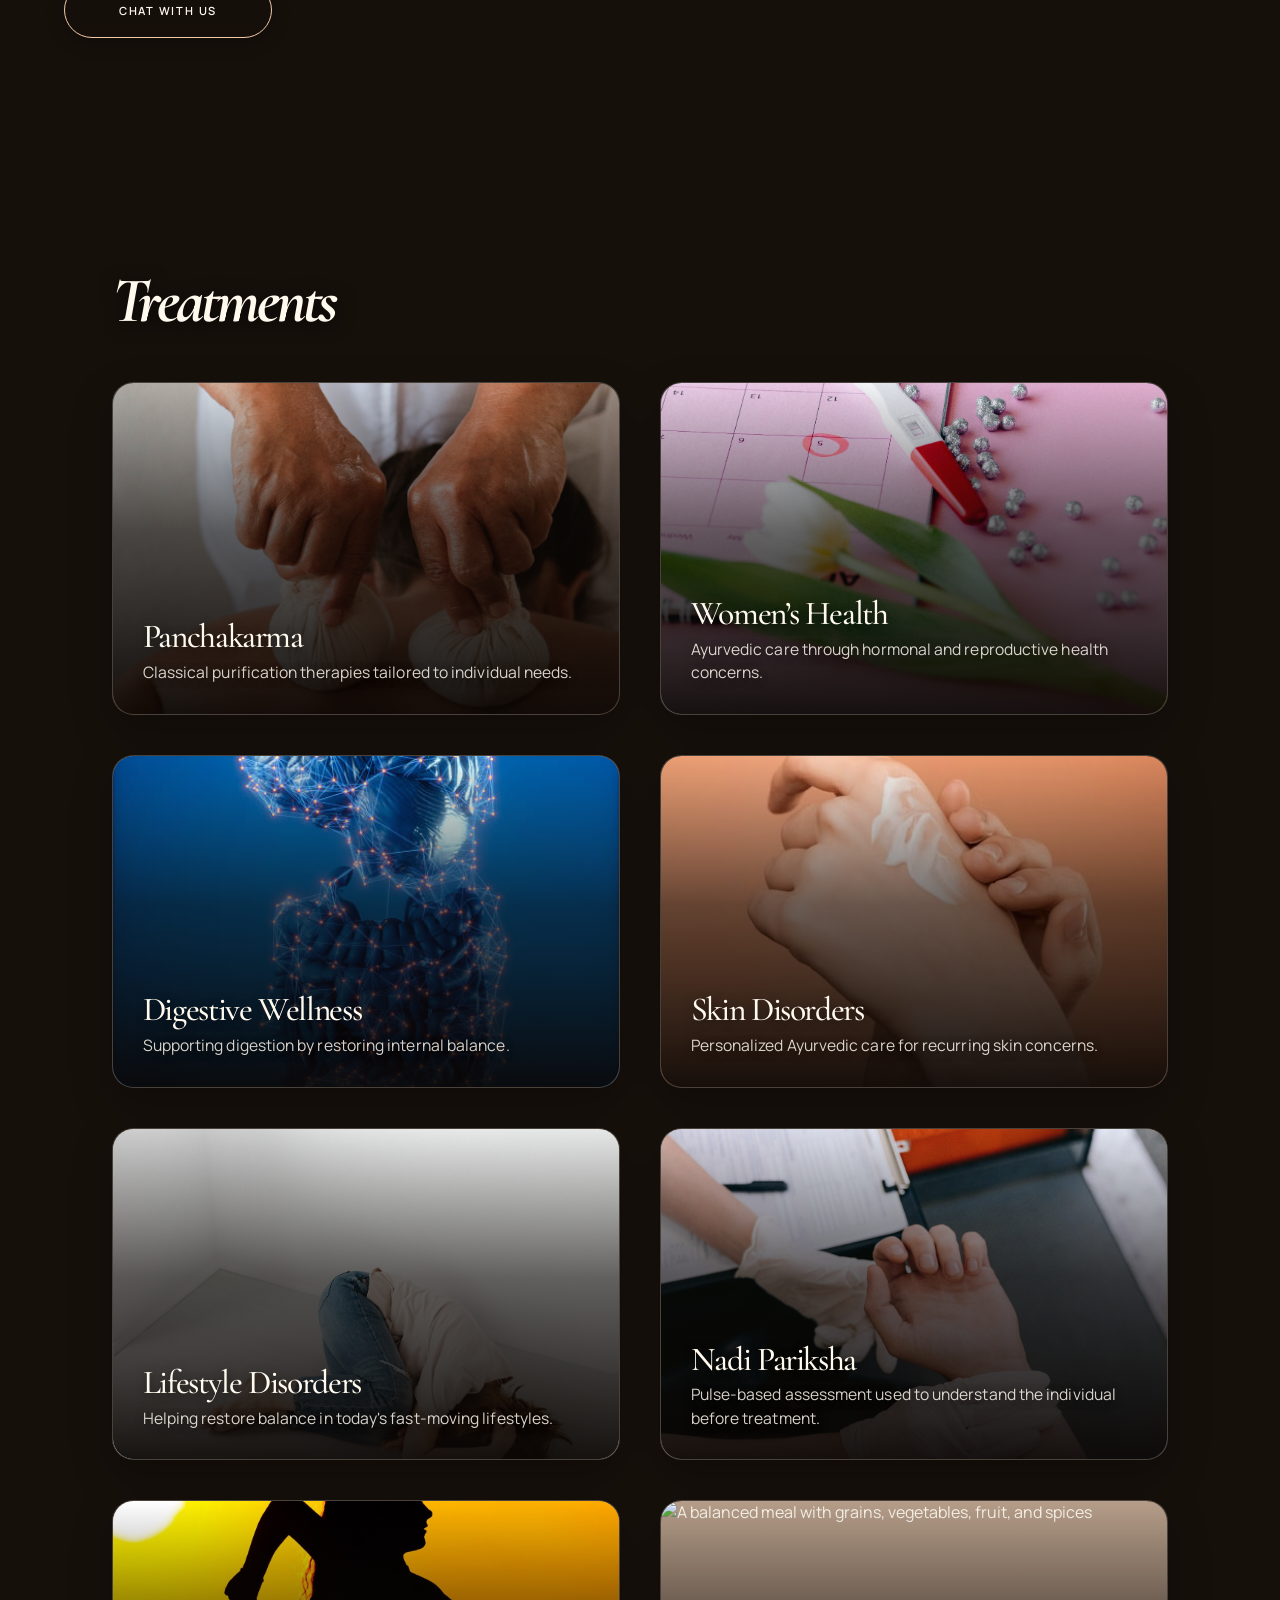
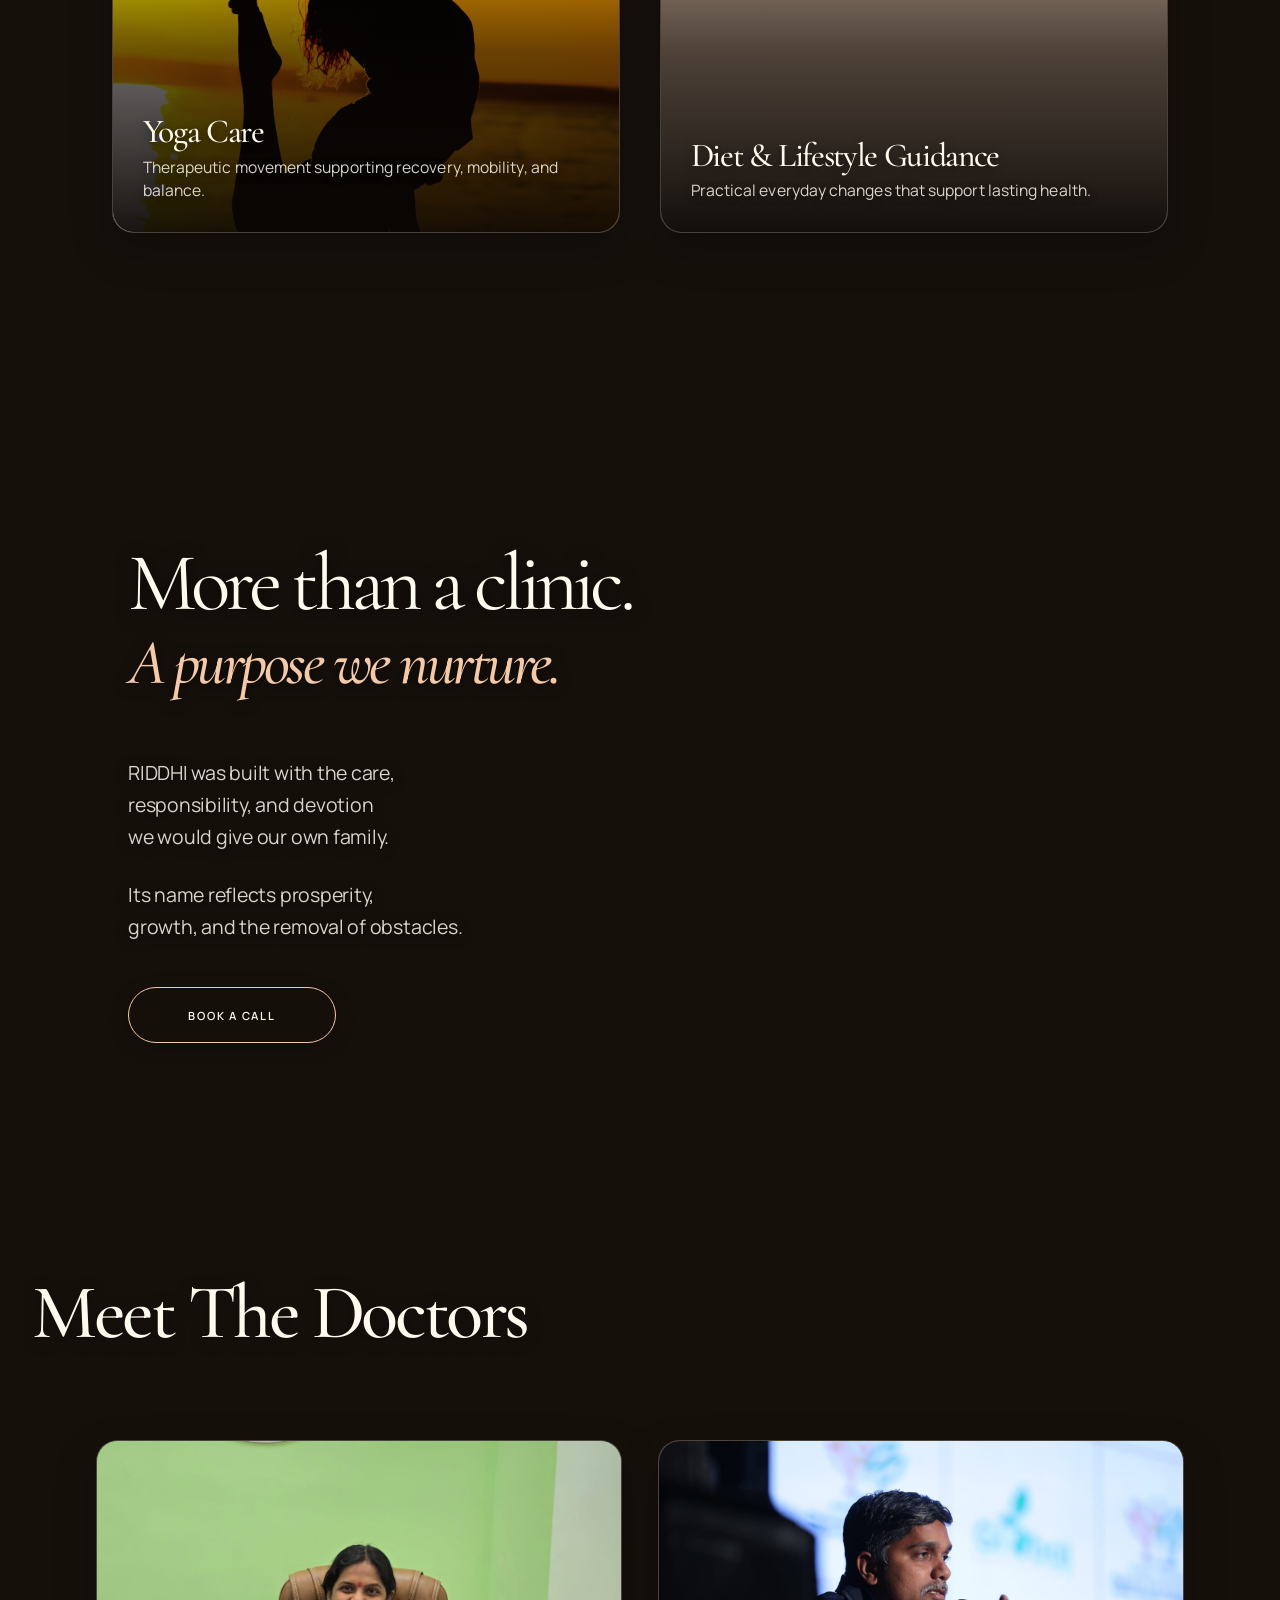
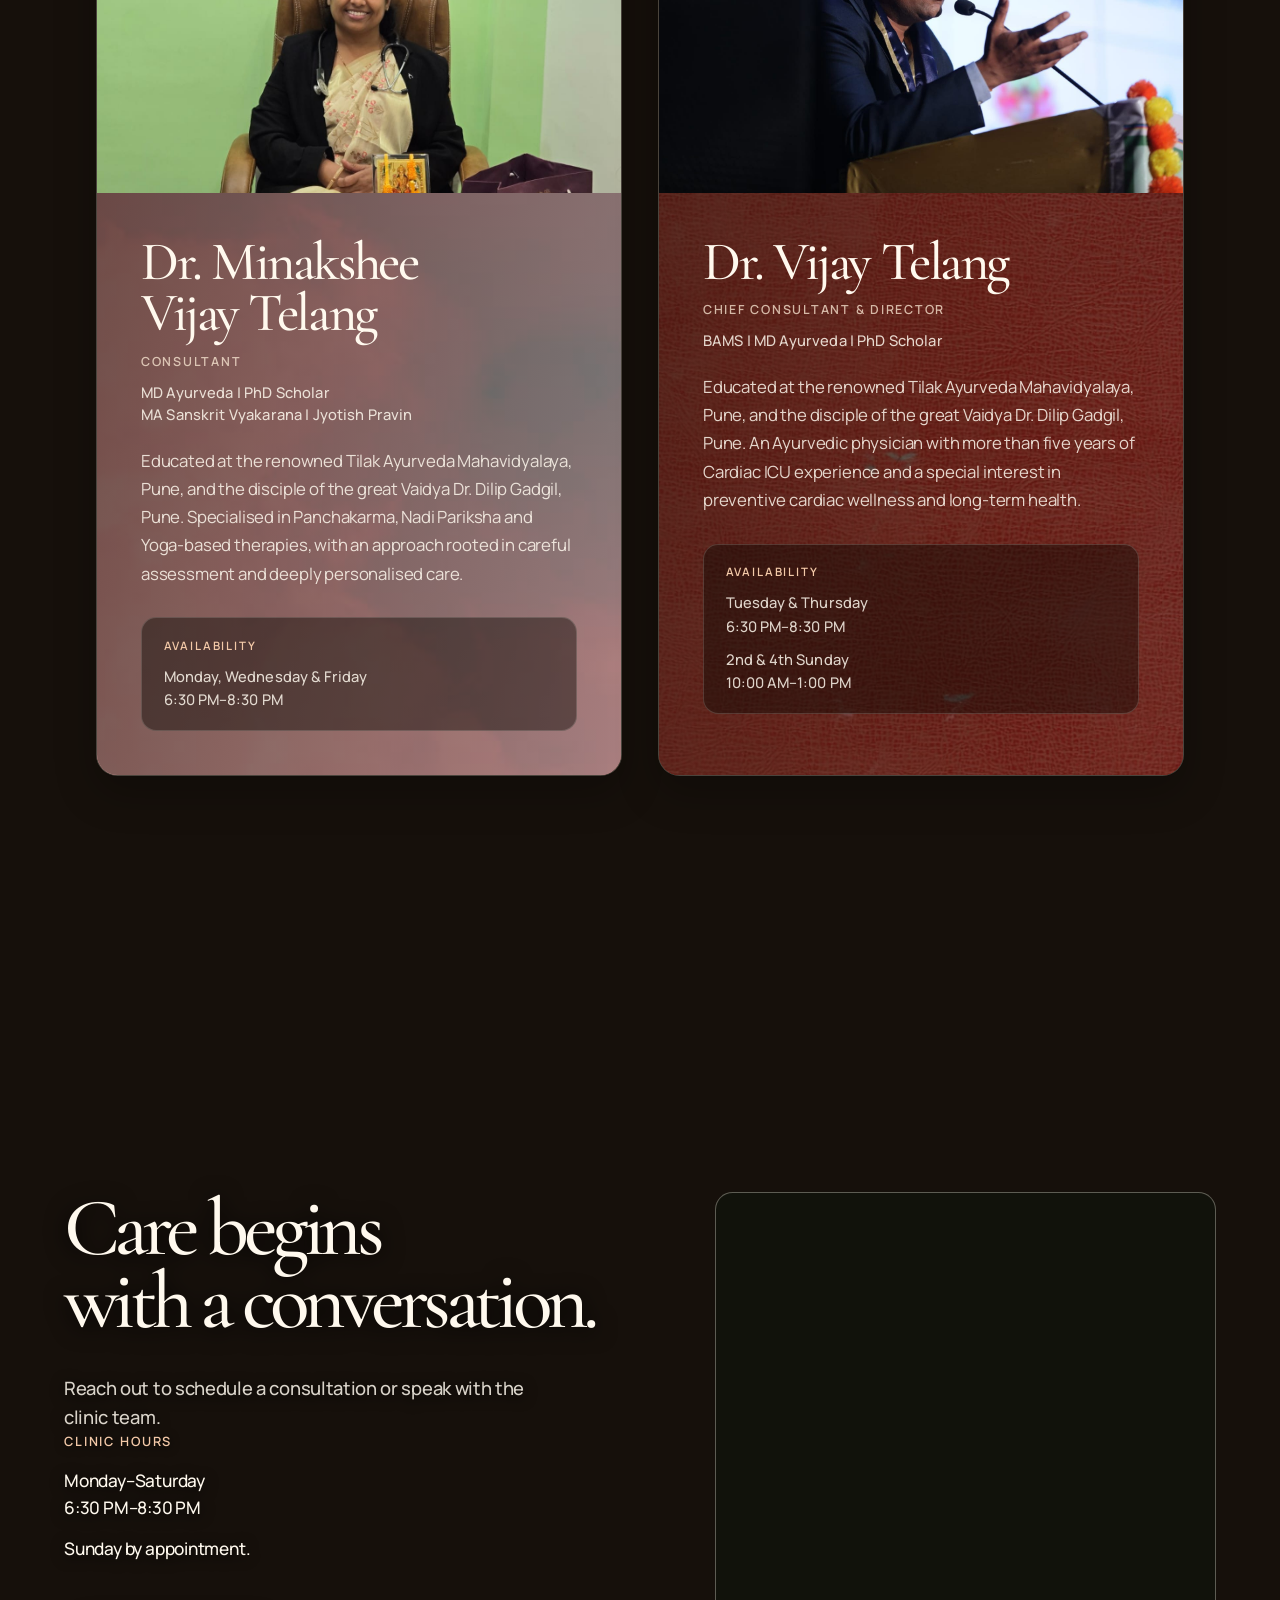
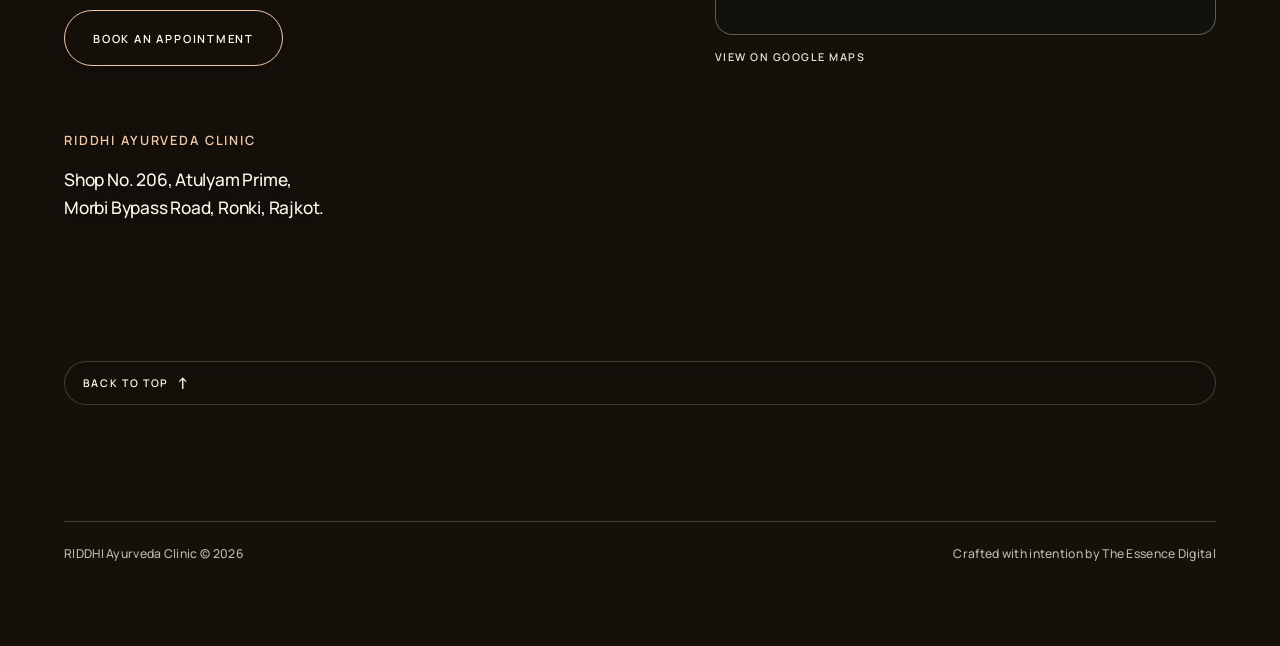
==== commit b307db74: "few changes in the ui" ====
--- a/index.html
+++ b/index.html
@@ -68,9 +68,6 @@
         <div class="hero__content">
           <h1 id="hero-title">Return to<br />balance.</h1>
           <p class="hero__statement">Panchkarma and Yoga-Care<br />in Rajkot, India.</p>
-          <div class="hero__actions">
-            <a class="primary-action" href="https://wa.me/918793219610" target="_blank" rel="noopener noreferrer">Begin your return</a>
-          </div>
         </div>
       </section>
 
@@ -198,8 +195,8 @@
 
       <section id="doctors" class="doctors-section" aria-labelledby="doctors-title">
         <div class="doctors-intro">
-          <h2 id="doctors-title" class="doctors-title">Two physicians.<br />One shared philosophy of care.</h2>
-          <p class="doctors-subtitle">Educated at the renowned Tilak Ayurveda Mahavidyalaya, Pune, and disciples of the great Vaidya Dr. Dilip Gadgil, Pune.</p>
+          <h2 id="doctors-title" class="doctors-title">Meet The Doctors</h2>
+          <!-- <p class="doctors-subtitle">Educated at the renowned Tilak Ayurveda Mahavidyalaya, Pune, and disciples of the great Vaidya Dr. Dilip Gadgil, Pune.</p> -->
         </div>
 
         <div class="doctors-spread">
@@ -211,7 +208,7 @@
               <h3 id="minakshee-name" class="doctor-name">Dr. Minakshee Vijay Telang</h3>
               <p class="doctor-role">Consultant</p>
               <p class="doctor-credentials">MD Ayurveda | PhD Scholar<br />MA Sanskrit Vyakarana | Jyotish Pravin</p>
-              <p class="doctor-bio">Specialised in Panchakarma, Nadi Pariksha and Yoga-based therapies, with an approach rooted in careful assessment and deeply personalised care.</p>
+              <p class="doctor-bio"> Educated at the renowned Tilak Ayurveda Mahavidyalaya, Pune, and the disciple of the great Vaidya Dr. Dilip Gadgil, Pune. Specialised in Panchakarma, Nadi Pariksha and Yoga-based therapies, with an approach rooted in careful assessment and deeply personalised care.</p>
               <div class="doctor-availability">
                 <p class="doctor-availability__label">Availability</p>
                 <p>Monday, Wednesday &amp; Friday<br />6:30 PM&ndash;8:30 PM</p>
@@ -227,7 +224,7 @@
               <h3 id="vijay-name" class="doctor-name">Dr. Vijay Telang</h3>
               <p class="doctor-role">Chief Consultant &amp; Director</p>
               <p class="doctor-credentials">BAMS | MD Ayurveda | PhD Scholar</p>
-              <p class="doctor-bio">An Ayurvedic physician with more than five years of Cardiac ICU experience and a special interest in preventive cardiac wellness and long-term health.</p>
+              <p class="doctor-bio">Educated at the renowned Tilak Ayurveda Mahavidyalaya, Pune, and the disciple of the great Vaidya Dr. Dilip Gadgil, Pune. An Ayurvedic physician with more than five years of Cardiac ICU experience and a special interest in preventive cardiac wellness and long-term health.</p>
               <div class="doctor-availability">
                 <p class="doctor-availability__label">Availability</p>
                 <p>Tuesday &amp; Thursday<br />6:30 PM&ndash;8:30 PM</p>
@@ -245,9 +242,15 @@
       <section id="contact" class="contact-section" aria-labelledby="contact-title">
         <div class="contact-layout">
           <div class="contact-content">
-            <p class="contact-eyebrow">BEGIN YOUR JOURNEY</p>
+            <!-- <p class="contact-eyebrow">BEGIN YOUR JOURNEY</p> -->
             <h2 id="contact-title" class="contact-title">Care begins<br />with a conversation.</h2>
             <p class="contact-support">Reach out to schedule a consultation or speak with the clinic team.</p>
+
+            <div class="contact-hours">
+            <p class="contact-details__label">Clinic Hours</p>
+            <p>Monday&ndash;Saturday<br />6:30 PM&ndash;8:30 PM</p>
+            <p>Sunday by appointment.</p>
+          </div>
 
             <div class="contact-actions">
               <a class="primary-action contact-primary" href="https://wa.me/918793219610" target="_blank" rel="noopener noreferrer">Book an Appointment</a>
@@ -272,11 +275,7 @@
             <a class="contact-map-link" href="https://www.google.com/maps/search/?api=1&amp;query=RIDDHI%20AYURVEDA%20CLINIC%2C%20Rajkot" target="_blank" rel="noopener noreferrer">View on Google Maps</a>
           </div>
 
-          <div class="contact-hours">
-            <p class="contact-details__label">Clinic Hours</p>
-            <p>Monday&ndash;Saturday<br />6:30 PM&ndash;8:30 PM</p>
-            <p>Sunday by appointment.</p>
-          </div>
+          
         </div>
 
         <a class="section-back-top section-back-top--light contact-back-top" href="#top">Back to top <span aria-hidden="true">&uarr;</span></a>
--- a/styles.css
+++ b/styles.css
@@ -24,7 +24,10 @@
 
 a { color: inherit; }
 
-section[id] { scroll-margin-top: 1rem; }
+section[id] {
+  scroll-margin-top: 0;
+  scroll-snap-align: start;
+}
 
 .sr-only {
   position: absolute;
@@ -313,14 +316,14 @@
   position: relative;
   z-index: 2;
   align-self: flex-end;
-  width: min(100%, 44rem);
-  padding: 0 var(--page-padding) max(4rem, env(safe-area-inset-bottom));
+  width: min(100%, 58rem);
+  padding: 0 var(--page-padding) max(18vh, env(safe-area-inset-bottom));
 }
 
 .eyebrow {
   margin: 0 0 1rem;
   color: var(--gold-accent);
-  font-size: 0.72rem;
+  font-size: 1rem;
   font-weight: 600;
   letter-spacing: 0.18em;
   line-height: 1.25;
@@ -332,7 +335,7 @@
   margin: 0;
   color: var(--ivory);
   font-family: var(--serif);
-  font-size: clamp(3.6rem, 13vw, 5.5rem);
+  font-size: clamp(5rem, 18.2vw, 7.7rem);
   font-weight: 500;
   letter-spacing: -0.05em;
   line-height: 0.94;
@@ -342,7 +345,7 @@
 .hero__statement {
   margin: 1.75rem 0 0;
   color: var(--ivory-muted);
-  font-size: clamp(1.1rem, 4.2vw, 1.35rem);
+  font-size: clamp(1.54rem, 5.88vw, 1.89rem);
   font-weight: 400;
   letter-spacing: -0.015em;
   line-height: 1.48;
@@ -432,16 +435,19 @@
   position: relative;
   isolation: isolate;
   display: flex;
+  flex-direction: column;
+  justify-content: flex-end;
+  min-height: 100vh;
+  min-height: 100dvh;
   overflow: hidden;
-  padding: clamp(3.5rem, 7vw, 5.5rem) var(--page-padding);
+  padding: 0 var(--page-padding) max(18vh, env(safe-area-inset-bottom));
   color: var(--ivory);
   background: transparent;
 }
 
 .philosophy-inner {
-  display: flex;
-  flex: 1;
-  flex-direction: column;
+  position: relative;
+  z-index: 1;
   width: min(100%, 76rem);
   margin: 0 auto;
 }
@@ -531,24 +537,24 @@
   }
 
   .hero__content {
-    padding-bottom: max(3.5rem, 8svh, env(safe-area-inset-bottom));
+    padding-bottom: max(13vh, env(safe-area-inset-bottom));
   }
 
   .eyebrow {
     margin-bottom: 0.5rem;
-    font-size: 0.68rem;
+    font-size: 0.95rem;
     letter-spacing: 0.16em;
   }
 
   h1 {
-    font-size: clamp(2.4rem, 8.5vw, 3.2rem);
+    font-size: clamp(3.36rem, 11.9vw, 4.48rem);
     line-height: 1.02;
   }
 
   .hero__statement {
-    max-width: 22rem;
+    max-width: 28rem;
     margin-top: 1.1rem;
-    font-size: clamp(1rem, 3.8vw, 1.15rem);
+    font-size: clamp(1.4rem, 5.32vw, 1.61rem);
     line-height: 1.45;
   }
 
@@ -563,10 +569,8 @@
     font-size: 0.66rem;
   }
 
-  .philosophy-section,
-  .journey-section,
   .contact-section {
-    padding-top: calc(3.5rem + 4.5rem);
+    padding-top: 40vh;
     padding-bottom: 3.5rem;
   }
 
@@ -575,12 +579,12 @@
   .journey-title,
   .doctors-title,
   .contact-title {
-    font-size: clamp(2.1rem, 7.5vw, 2.85rem) !important;
+    font-size: clamp(2.5rem, 7.5vw, 2.85rem) !important;
     line-height: 1.02 !important;
   }
 
   .philosophy-body {
-    padding-top: 3rem;
+    margin-top: 1.5rem;
   }
 
   .philosophy-support {
@@ -660,10 +664,10 @@
 @media (max-width: 359px) {
   .brand-lockup { gap: 0.55rem; }
   .brand-wordmark { font-size: 1.82rem; }
-  .hero__content { padding-bottom: max(4.2rem, env(safe-area-inset-bottom)); }
+  .hero__content { padding-bottom: max(16vh, env(safe-area-inset-bottom)); }
   .eyebrow { margin-bottom: 0.7rem; }
-  h1 { font-size: clamp(3rem, 14vw, 3.5rem); }
-  .hero__statement { margin-top: 1.35rem; font-size: 1rem; }
+  h1 { font-size: clamp(4.2rem, 19.6vw, 4.9rem); }
+  .hero__statement { margin-top: 1.35rem; font-size: 1.4rem; }
   .hero__actions { margin-top: 1.5rem; gap: 0.75rem; }
   .primary-action { width: 100%; min-height: 3.25rem; }
 }
@@ -683,14 +687,14 @@
     text-transform: uppercase;
   }
   .hero__content {
-    padding-bottom: clamp(3.6rem, 7vw, 6.5rem);
-  }
-  h1 { font-size: clamp(4.8rem, 8.2vw, 8.5rem); }
-  .hero__statement { max-width: 22rem; font-size: clamp(1.15rem, 1.6vw, 1.45rem); }
+    padding-bottom: clamp(5.5rem, 18vh, 10.5rem);
+  }
+  h1 { font-size: clamp(6.7rem, 11.5vw, 11.9rem); }
+  .hero__statement { max-width: 32rem; font-size: clamp(1.61rem, 2.24vw, 2.03rem); }
   .philosophy-section {
-    margin-top: -6rem;
-    padding-block: clamp(8.75rem, 13vw, 11.25rem);
-    padding-top: calc(clamp(8.75rem, 13vw, 11.25rem) + 6rem);
+    margin-top: 0;
+    padding-top: 5.3rem;
+    padding-bottom: clamp(5.5rem, 18vh, 10.5rem);
   }
 
   .philosophy-inner {
@@ -712,14 +716,19 @@
 
 @media (min-width: 64rem) {
   .hero__image { object-position: 58% center; }
-  .hero__content { width: min(100%, 43rem); }
+  .hero__content { width: min(100%, 58rem); }
 }
 
 .care-section {
   position: relative;
   isolation: isolate;
+  display: flex;
+  flex-direction: column;
+  justify-content: center;
+  min-height: 100vh;
+  min-height: 100dvh;
   overflow: hidden;
-  padding: clamp(3.5rem, 7vw, 5.5rem) 0;
+  padding: clamp(3.5rem, 6vh, 5.5rem) 0;
   color: var(--ivory);
 }
 
@@ -883,9 +892,8 @@
 
 @media (min-width: 48rem) {
   .care-section {
-    margin-top: -6rem;
-    padding-block: clamp(7rem, 11vw, 10rem);
-    padding-top: calc(clamp(7rem, 11vw, 10rem) + 6rem);
+    margin-top: 0;
+    padding-block: clamp(4rem, 8vh, 6rem);
   }
 
   .care-section__header,
@@ -923,8 +931,12 @@
   position: relative;
   isolation: isolate;
   display: flex;
+  flex-direction: column;
+  justify-content: flex-end;
+  min-height: 100vh;
+  min-height: 100dvh;
   overflow: hidden;
-  padding: clamp(3.5rem, 7vw, 5.5rem) var(--page-padding);
+  padding: 0 var(--page-padding) max(18vh, env(safe-area-inset-bottom));
   color: var(--ivory);
   background: transparent;
 }
@@ -1008,7 +1020,12 @@
 .doctors-section {
   position: relative;
   isolation: isolate;
-  padding: clamp(3.5rem, 7vw, 5.5rem) 0;
+  display: flex;
+  flex-direction: column;
+  justify-content: center;
+  min-height: 100vh;
+  min-height: 100dvh;
+  padding: clamp(3.5rem, 6vh, 5.5rem) 0;
   color: var(--ivory);
   background: transparent;
 }
@@ -1212,8 +1229,13 @@
 .contact-section {
   position: relative;
   isolation: isolate;
+  display: flex;
+  flex-direction: column;
+  justify-content: flex-start;
+  min-height: 100vh;
+  min-height: 100dvh;
   overflow: hidden;
-  padding: clamp(3.5rem, 7vw, 5.5rem) var(--page-padding);
+  padding: 40vh var(--page-padding) clamp(3.5rem, 6vh, 5.5rem);
   color: var(--ivory);
   background: transparent;
 }
@@ -1382,8 +1404,9 @@
 
 @media (min-width: 48rem) {
   .journey-section {
-    margin-top: -6rem;
-    padding: calc(clamp(9rem, 12vw, 12rem) + 6rem) var(--page-padding) clamp(7.5rem, 10vw, 10rem);
+    margin-top: 0;
+    padding-top: 5.3rem;
+    padding-bottom: clamp(5.5rem, 18vh, 10.5rem);
   }
 
   .journey-section::before,
@@ -1404,8 +1427,8 @@
   .journey-story { margin-top: clamp(3.25rem, 5vw, 4.75rem); }
 
   .doctors-section {
-    margin-top: -6rem;
-    padding-top: calc(clamp(7rem, 10vw, 10rem) + 6rem);
+    margin-top: 0;
+    padding-top: clamp(4rem, 8vh, 6rem);
     background: transparent;
   }
 
@@ -1434,16 +1457,16 @@
 
   .stories-section {
     min-height: clamp(14rem, 20vw, 19rem);
-    margin-top: -6rem;
-    padding-top: calc(clamp(5.5rem, 8vw, 7rem) + 6rem);
+    margin-top: 0;
+    padding-top: clamp(4rem, 8vh, 6rem);
     padding-bottom: clamp(4rem, 6vw, 6rem);
     background: transparent;
   }
 
   .contact-section {
-    margin-top: -6rem;
-    padding-top: calc(clamp(8rem, 12vw, 11rem) + 6rem);
-    padding-bottom: 0;
+    margin-top: 0;
+    padding-top: 40vh;
+    padding-bottom: clamp(2rem, 4vh, 4rem);
   }
 
   .contact-section::before { background-position: center 50%; }
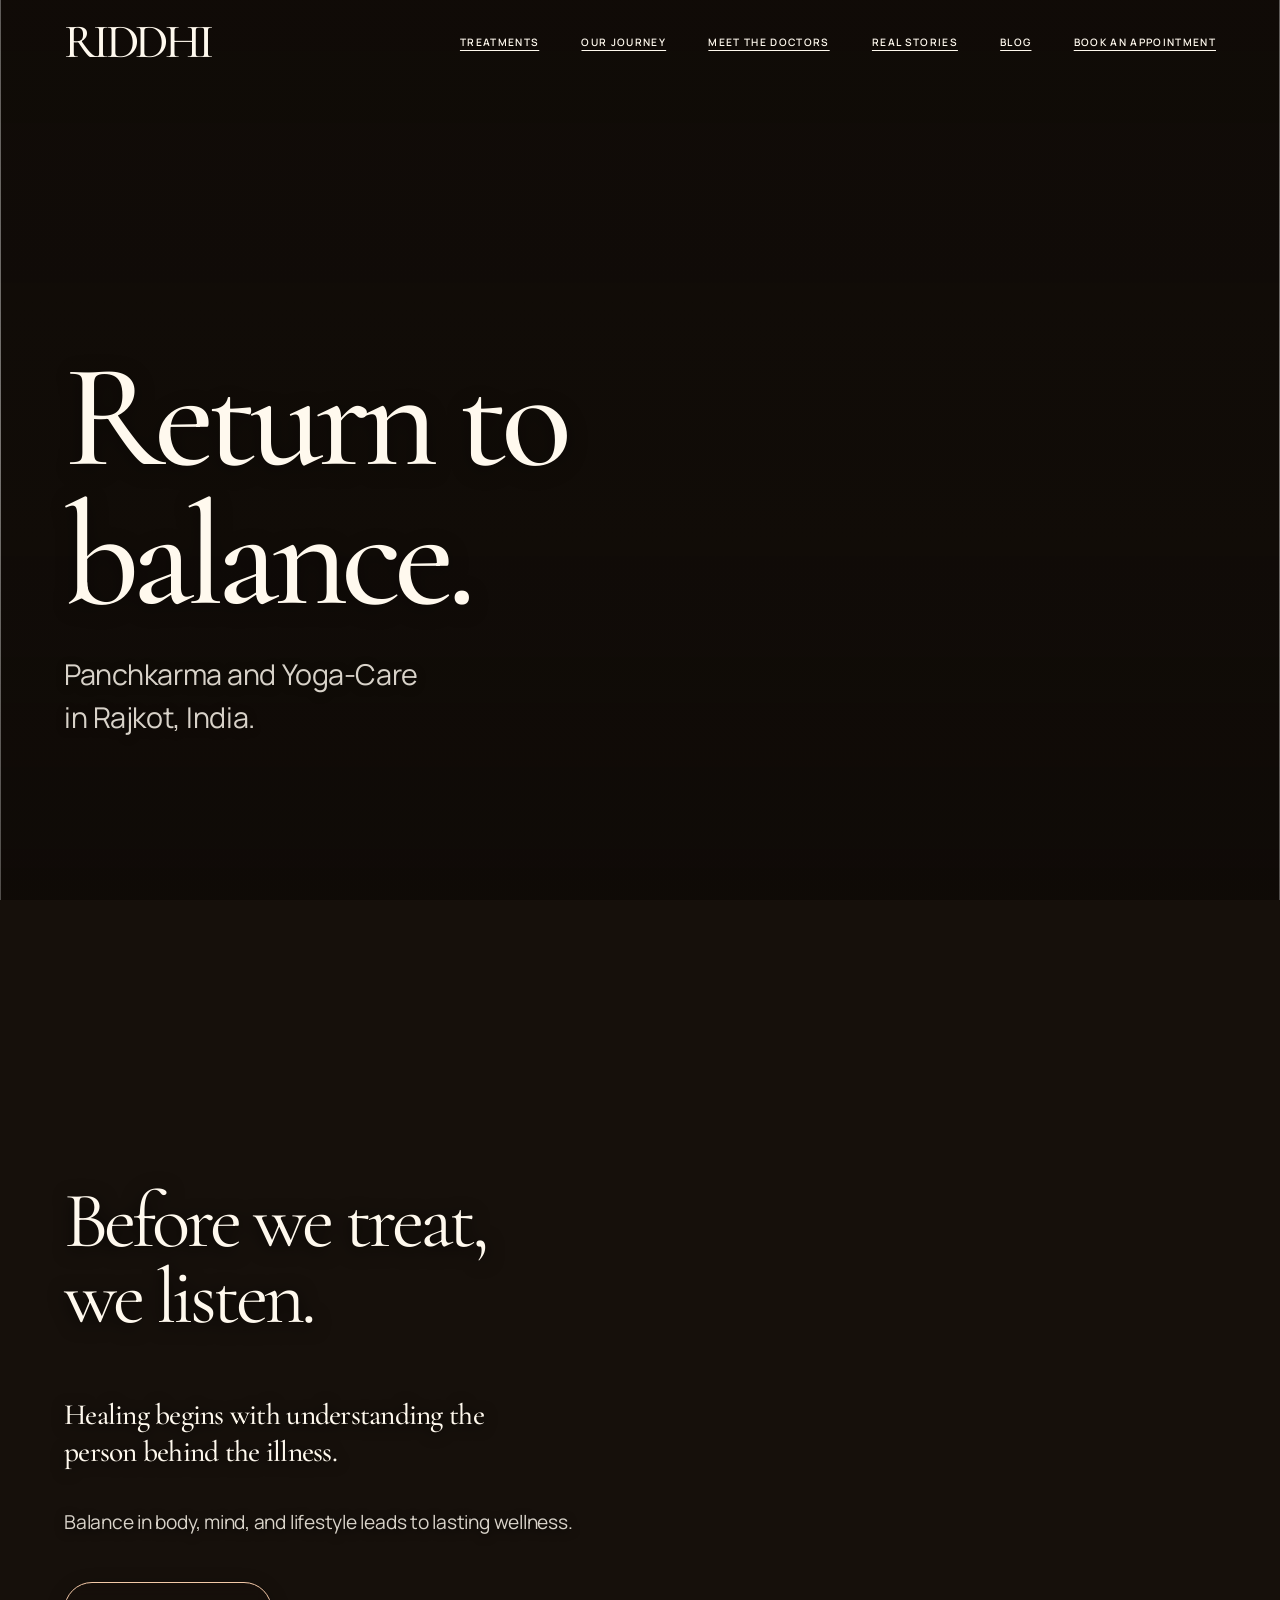
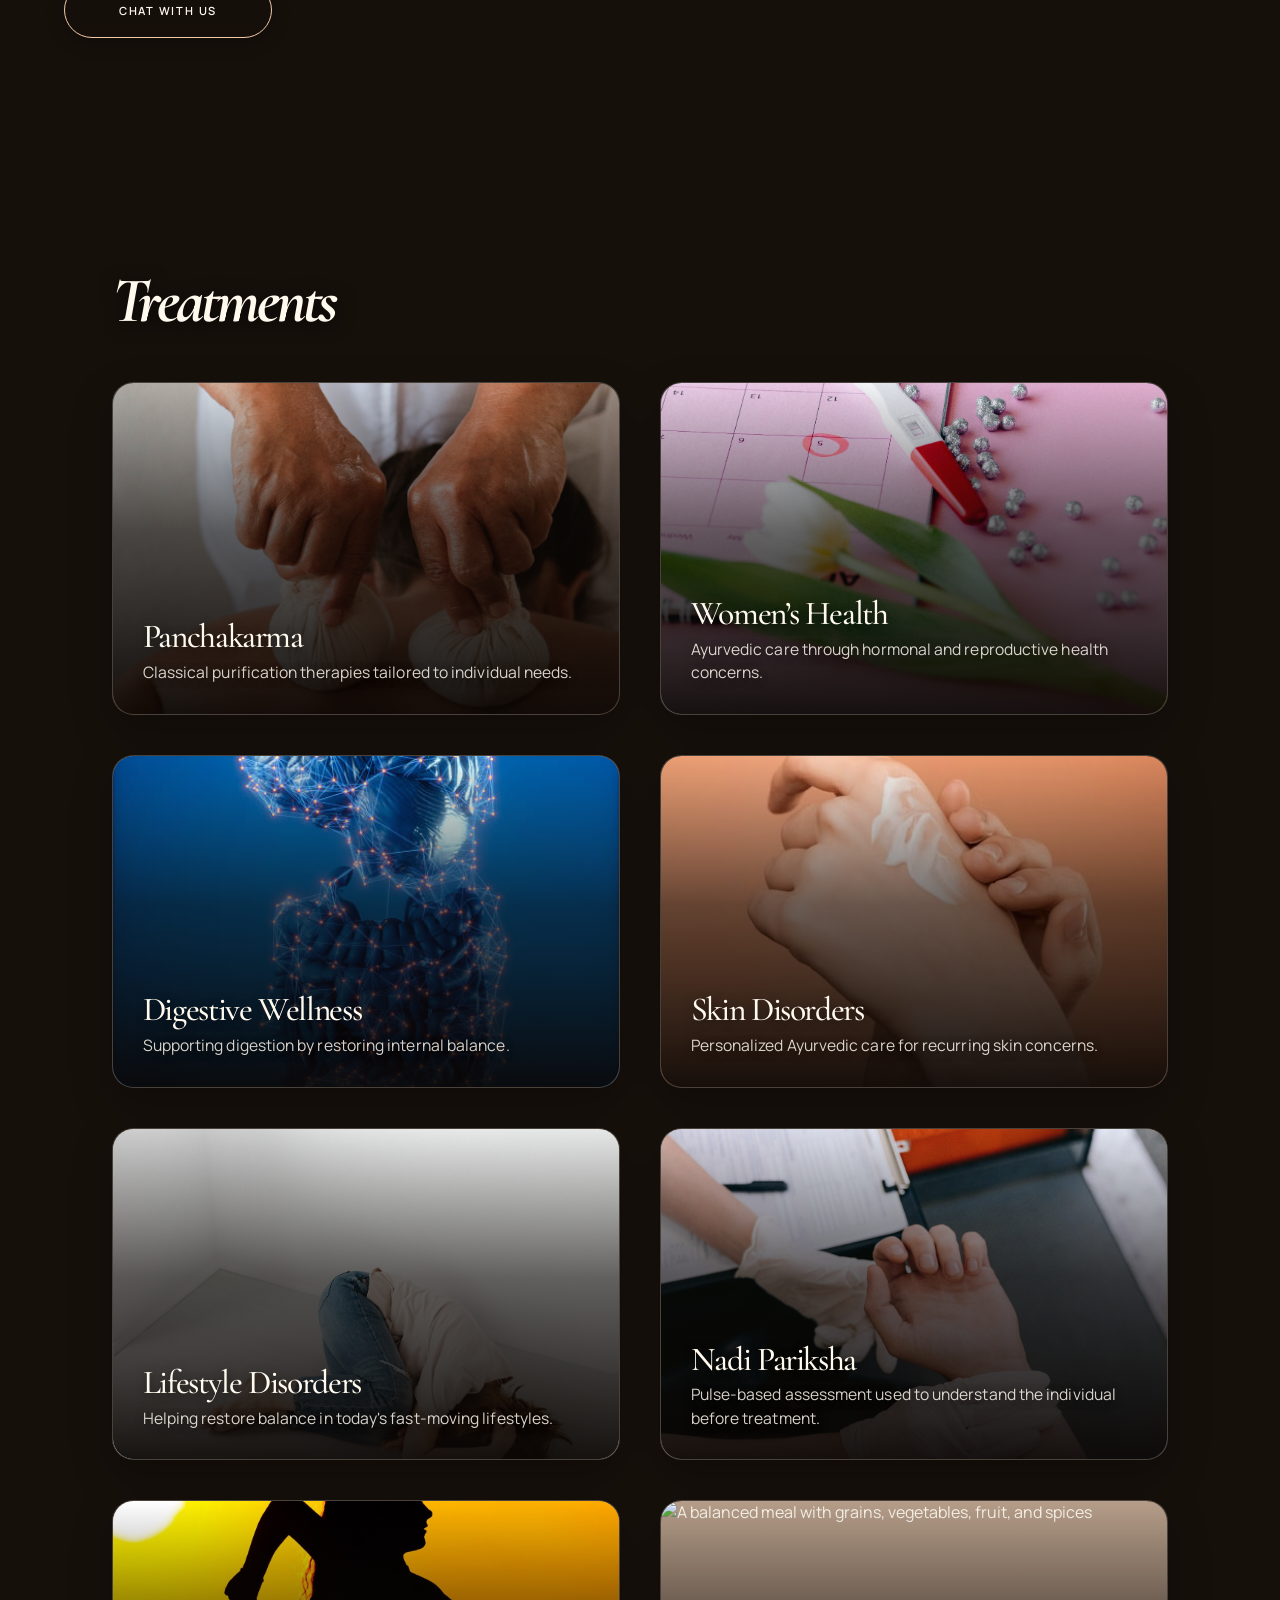
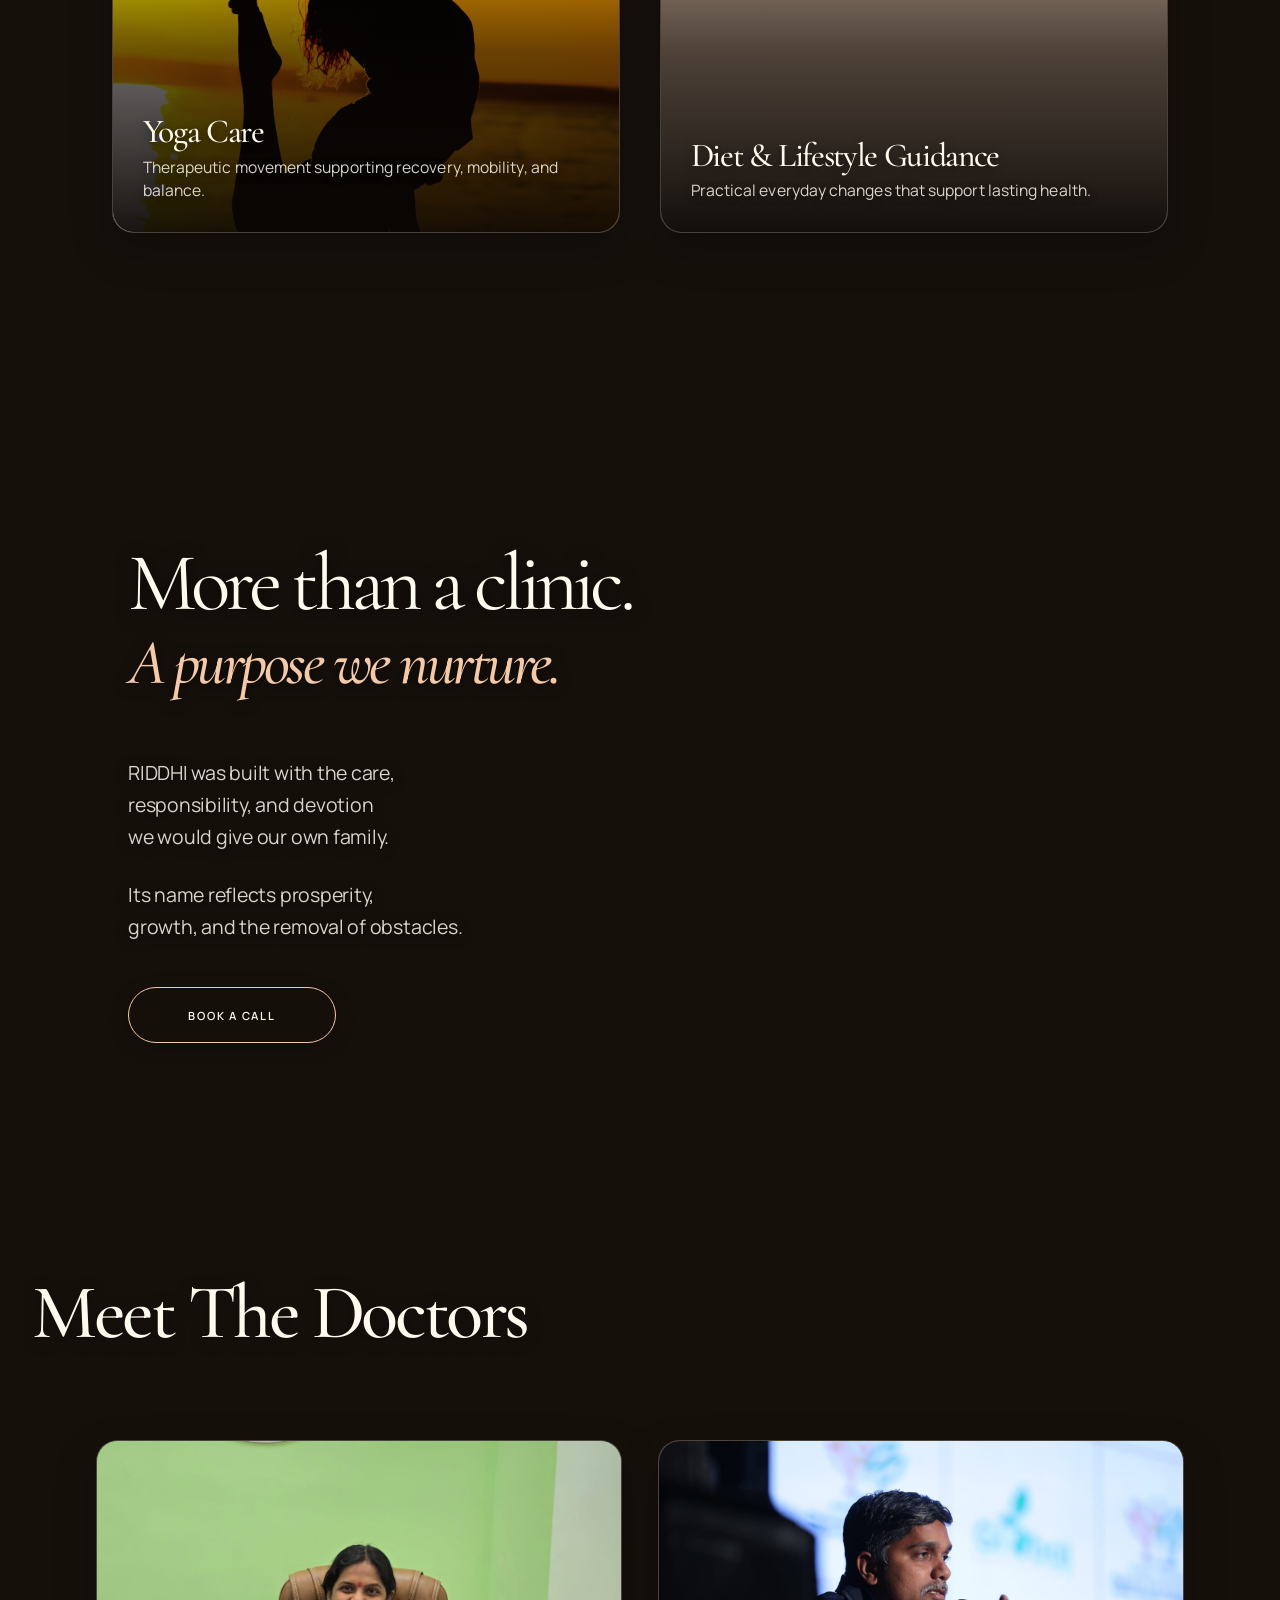
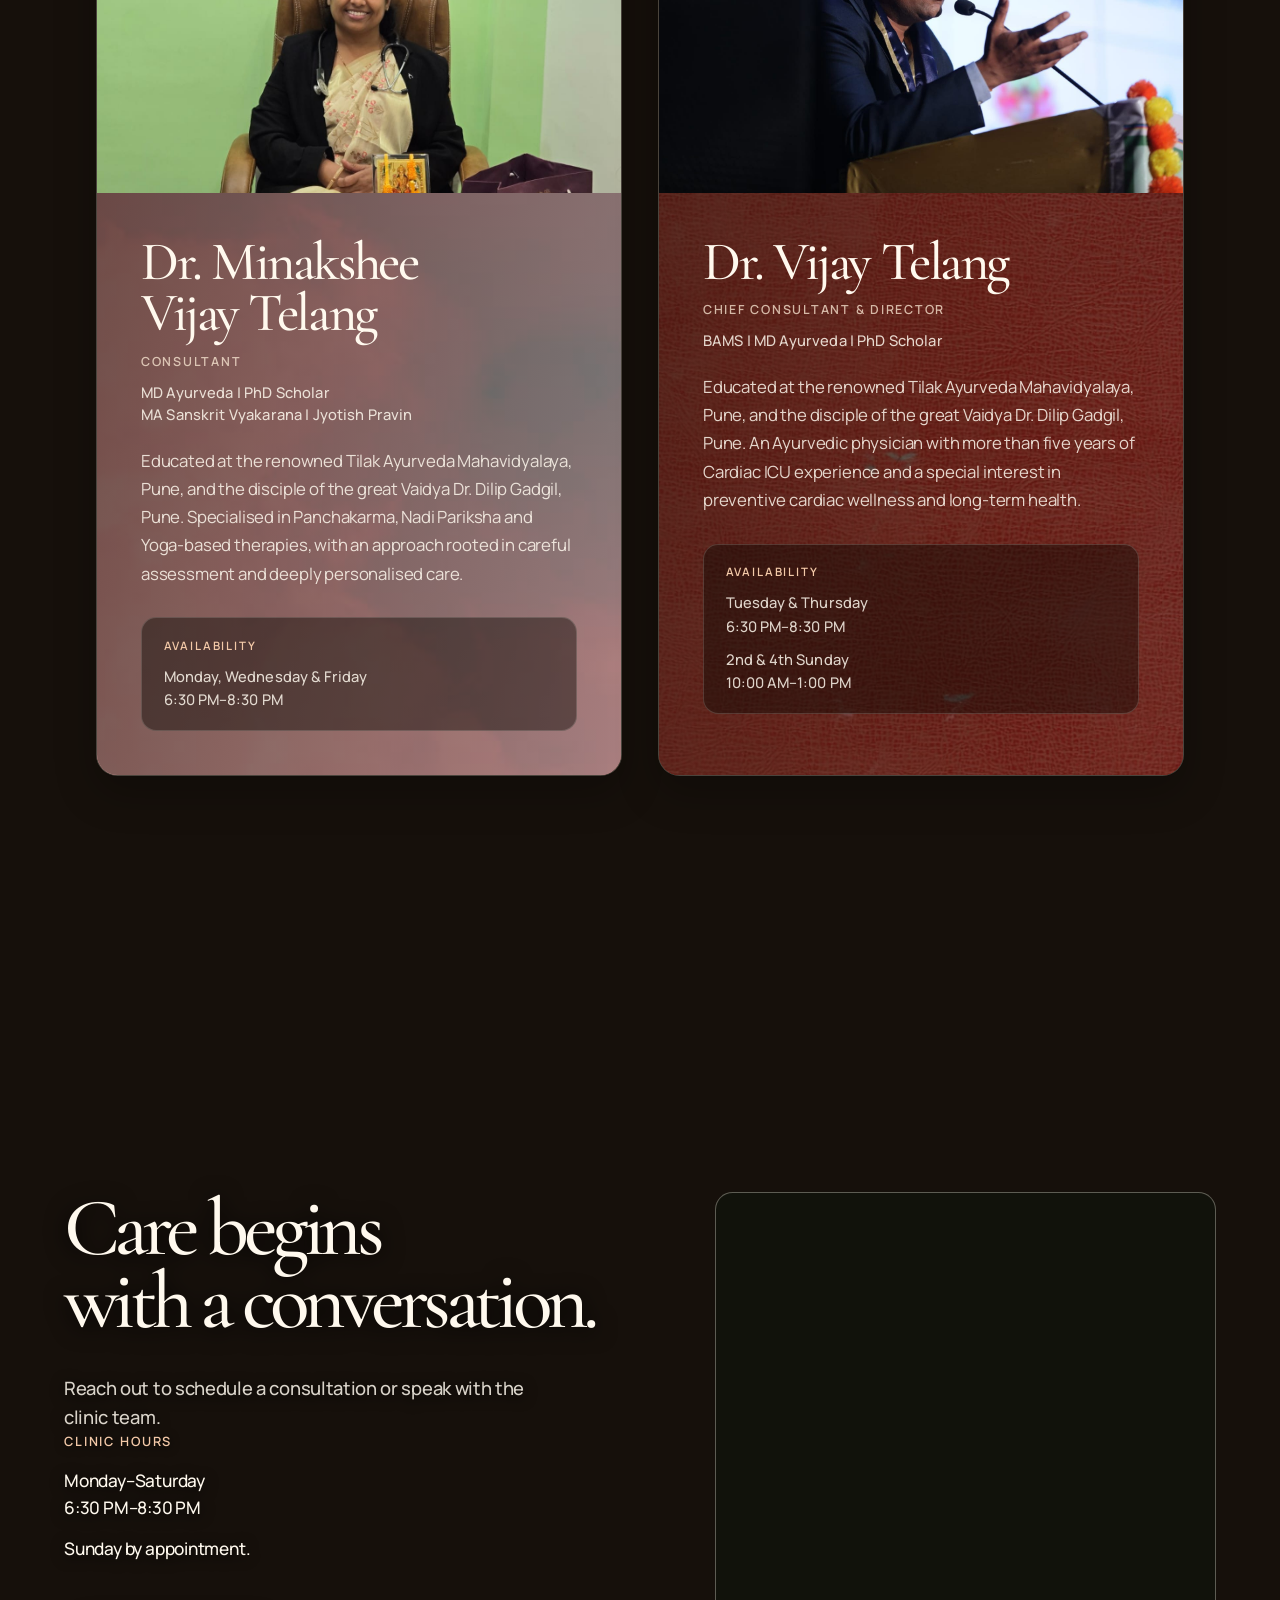
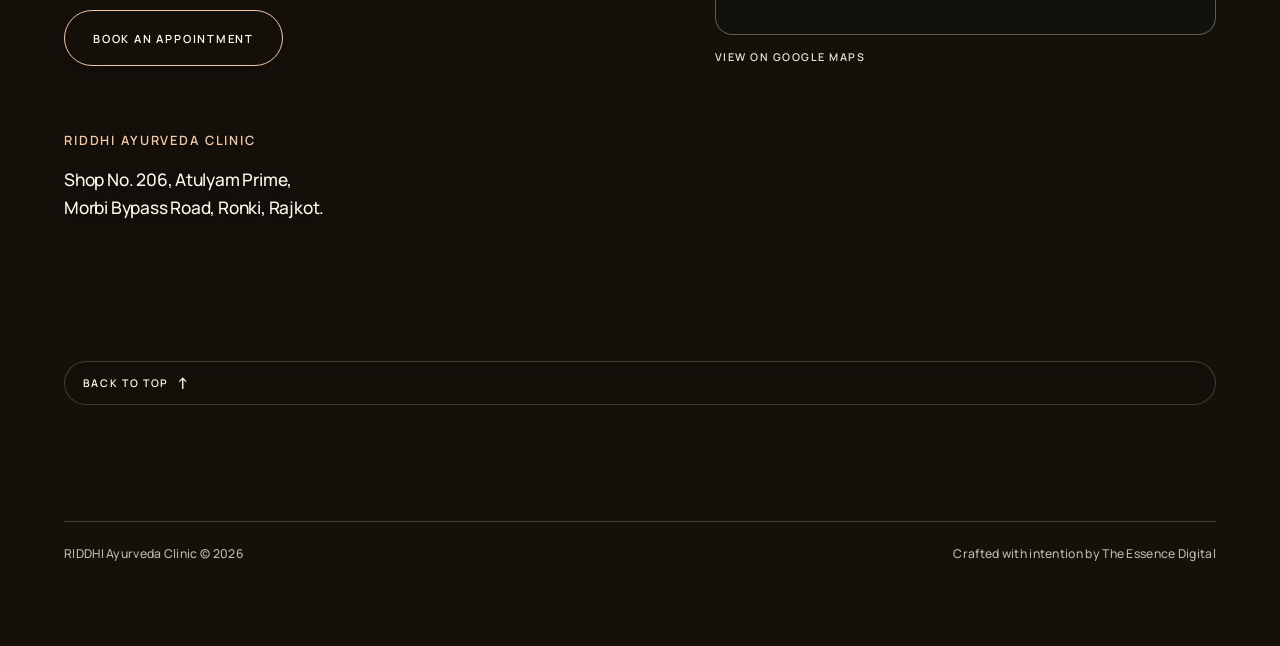
==== commit 5204e6f7: "added blogs page" ====
--- a/index.html
+++ b/index.html
@@ -54,6 +54,7 @@
             <a href="#journey">Our Journey</a>
             <a href="#doctors">Meet the Doctors</a>
             <a href="#stories">Real Stories</a>
+            <a href="blogs.html">Blog</a>
             <a href="https://wa.me/918793219610" target="_blank" rel="noopener noreferrer">Book an Appointment</a>
           </nav>
 
@@ -300,6 +301,7 @@
         <a href="#journey">Our Journey</a>
         <a href="#doctors">Meet the Doctors</a>
         <a href="#stories">Real Stories</a>
+        <a href="blogs.html">Blog</a>
         <a class="mobile-menu__primary" href="https://wa.me/918793219610" target="_blank" rel="noopener noreferrer">Book an Appointment</a>
       </div>
     </nav>
--- a/styles.css
+++ b/styles.css
@@ -20,6 +20,7 @@
   background: transparent;
   color: var(--ivory);
   font-family: var(--sans);
+  overscroll-behavior-y: none;
 }
 
 a { color: inherit; }
@@ -50,6 +51,7 @@
   height: 100vh;
   height: 100svh;
   height: 100dvh;
+  height: 100lvh;
   overflow: hidden;
   pointer-events: none;
   background-color: var(--ink);
@@ -133,6 +135,7 @@
   min-height: 100vh;
   min-height: 100svh;
   min-height: 100dvh;
+  min-height: 100lvh;
   overflow: hidden;
   background: transparent;
 }
@@ -213,6 +216,7 @@
   min-height: 100vh;
   min-height: 100svh;
   min-height: 100dvh;
+  min-height: 100lvh;
   padding: max(0.75rem, env(safe-area-inset-top)) var(--page-padding) max(2.1rem, env(safe-area-inset-bottom));
   color: var(--ivory);
   background: #0e180f;
@@ -438,7 +442,9 @@
   flex-direction: column;
   justify-content: flex-end;
   min-height: 100vh;
+  min-height: 100svh;
   min-height: 100dvh;
+  min-height: 100lvh;
   overflow: hidden;
   padding: 0 var(--page-padding) max(18vh, env(safe-area-inset-bottom));
   color: var(--ivory);
@@ -726,7 +732,9 @@
   flex-direction: column;
   justify-content: center;
   min-height: 100vh;
+  min-height: 100svh;
   min-height: 100dvh;
+  min-height: 100lvh;
   overflow: hidden;
   padding: clamp(3.5rem, 6vh, 5.5rem) 0;
   color: var(--ivory);
@@ -934,7 +942,9 @@
   flex-direction: column;
   justify-content: flex-end;
   min-height: 100vh;
+  min-height: 100svh;
   min-height: 100dvh;
+  min-height: 100lvh;
   overflow: hidden;
   padding: 0 var(--page-padding) max(18vh, env(safe-area-inset-bottom));
   color: var(--ivory);
@@ -1024,7 +1034,9 @@
   flex-direction: column;
   justify-content: center;
   min-height: 100vh;
+  min-height: 100svh;
   min-height: 100dvh;
+  min-height: 100lvh;
   padding: clamp(3.5rem, 6vh, 5.5rem) 0;
   color: var(--ivory);
   background: transparent;
@@ -1233,7 +1245,9 @@
   flex-direction: column;
   justify-content: flex-start;
   min-height: 100vh;
+  min-height: 100svh;
   min-height: 100dvh;
+  min-height: 100lvh;
   overflow: hidden;
   padding: 40vh var(--page-padding) clamp(3.5rem, 6vh, 5.5rem);
   color: var(--ivory);
